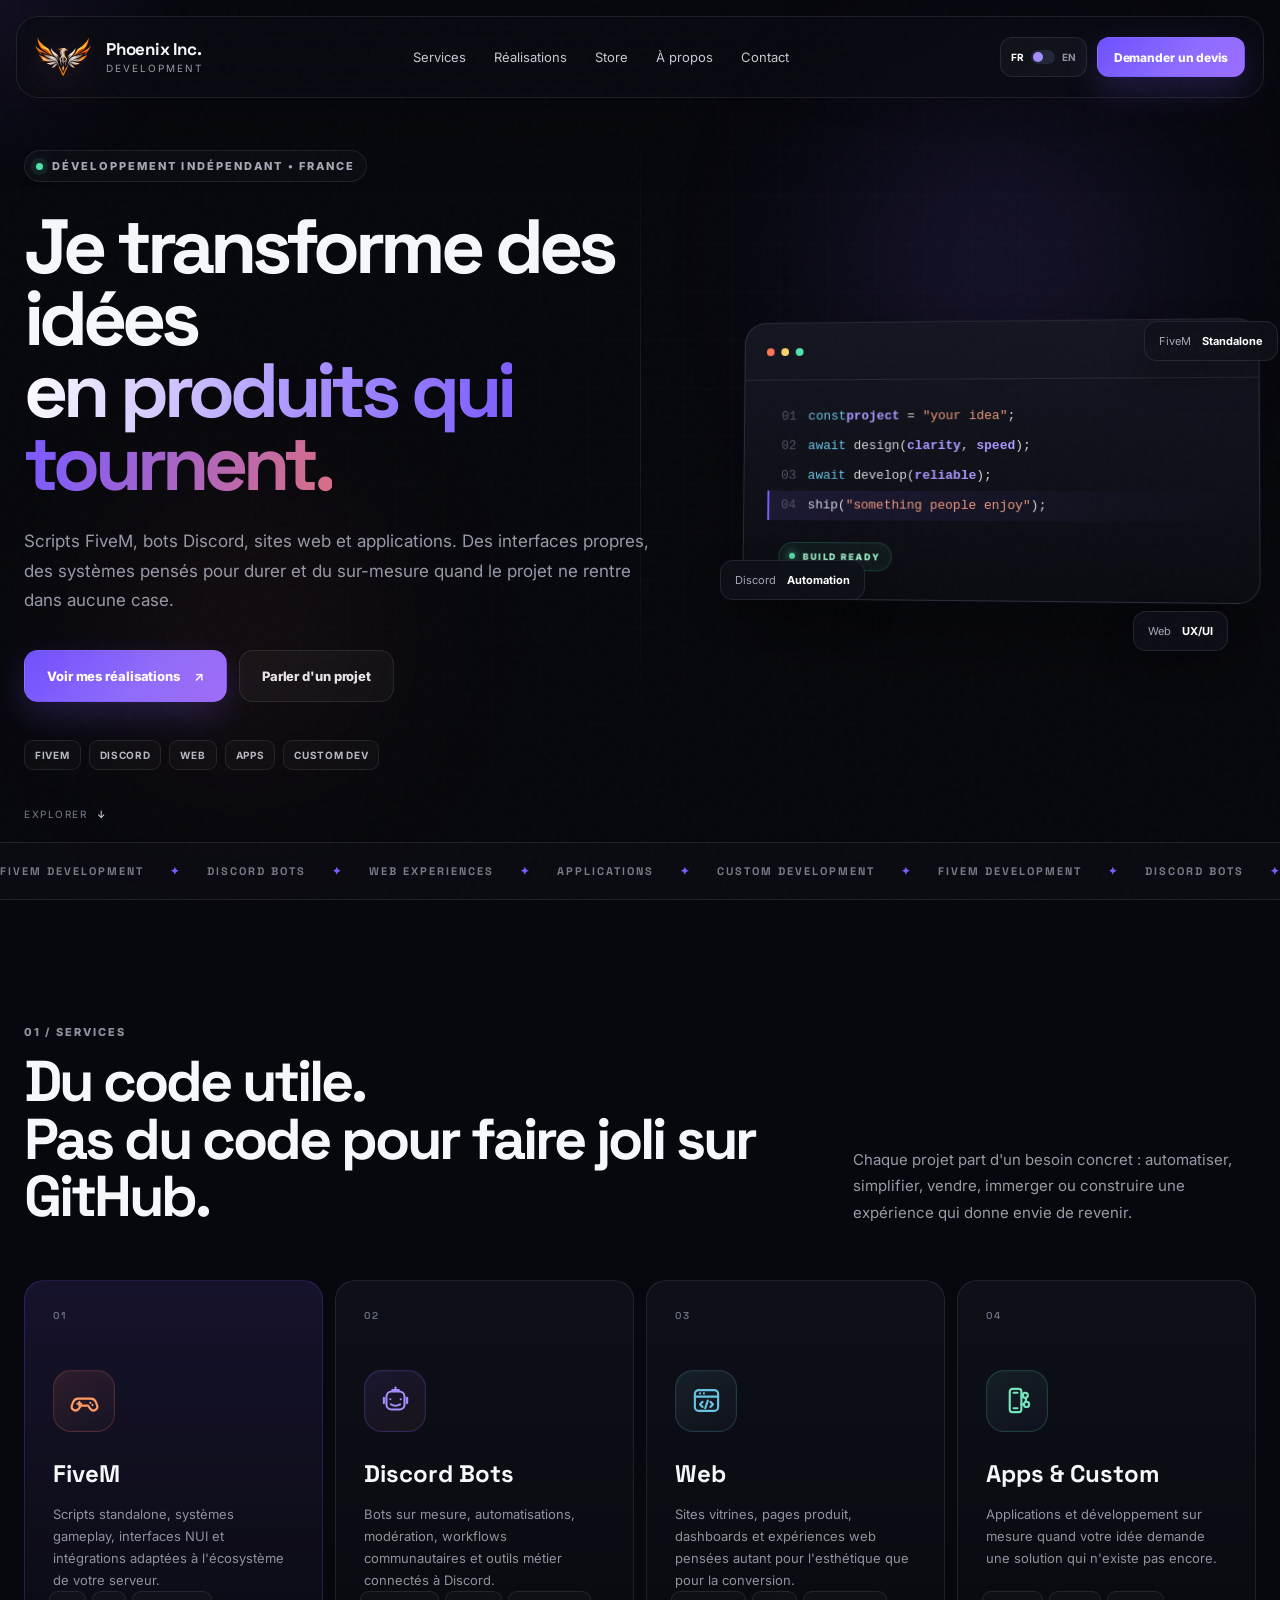
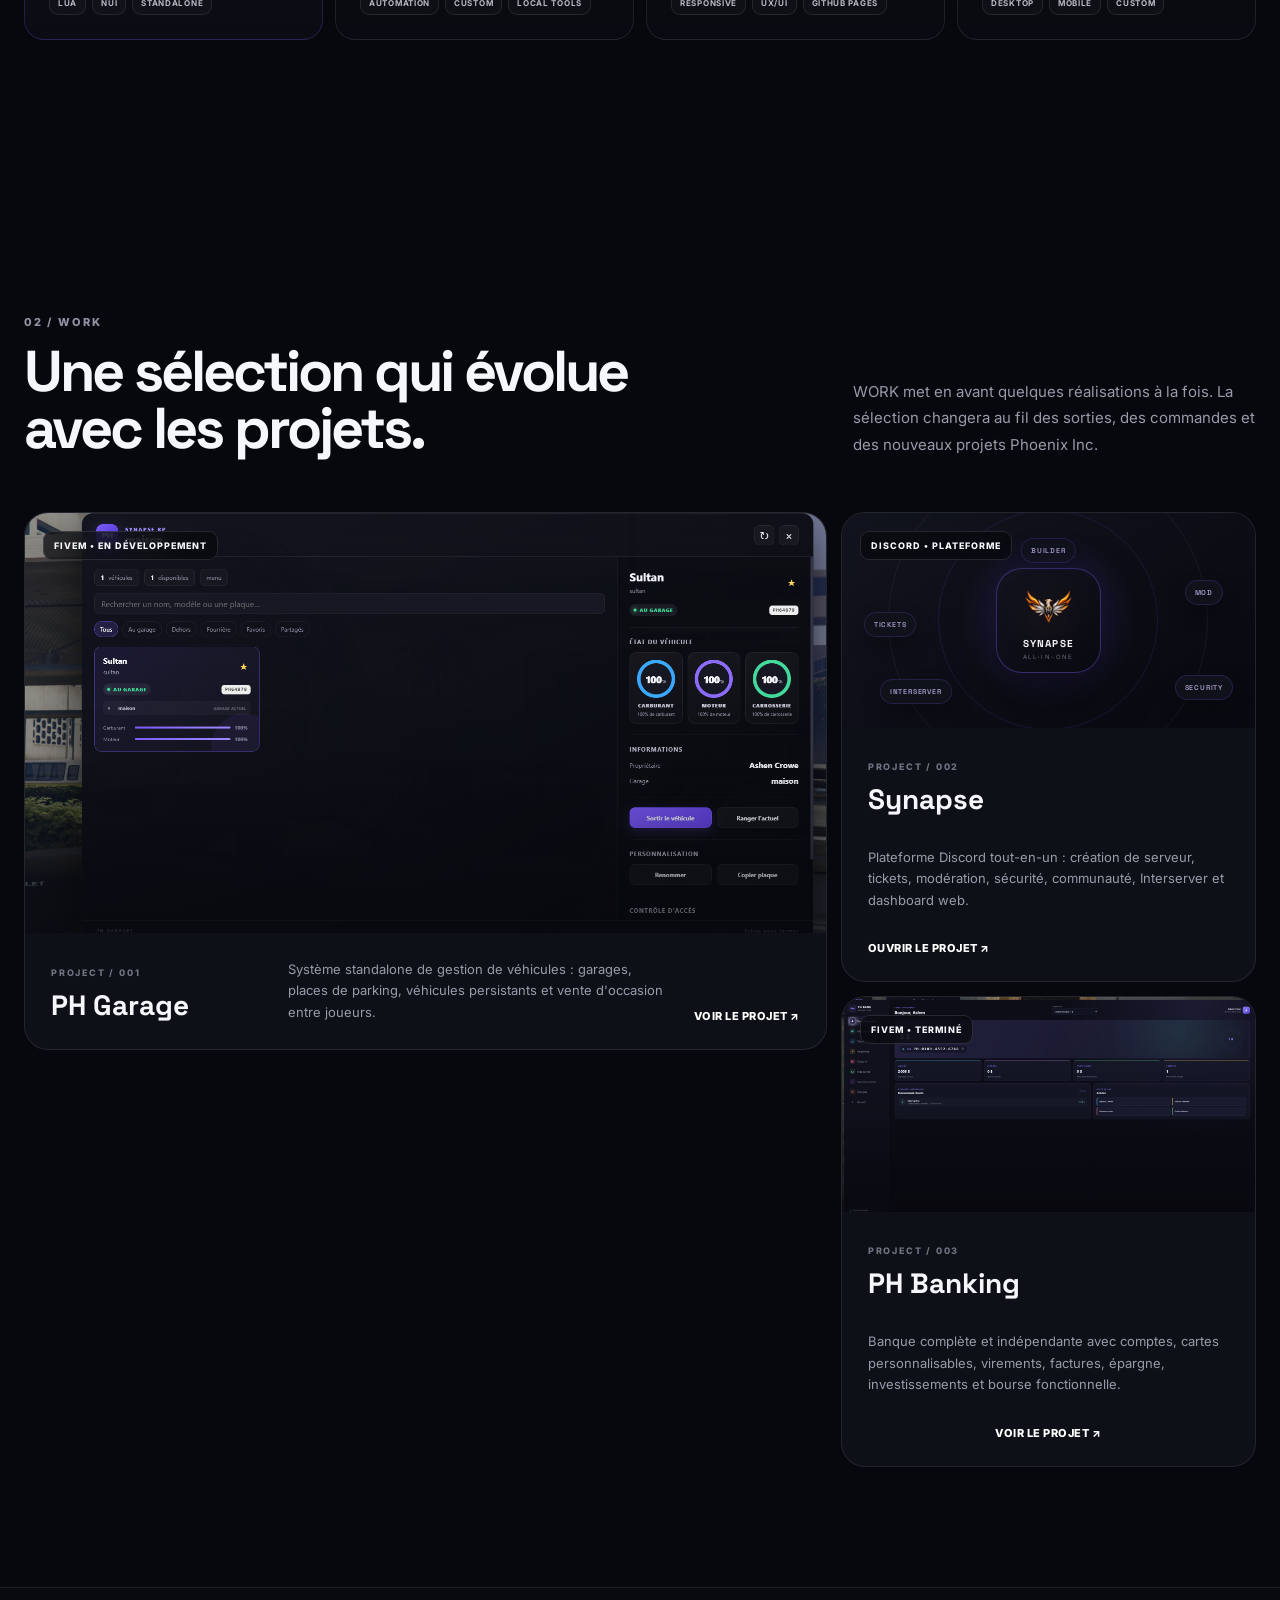
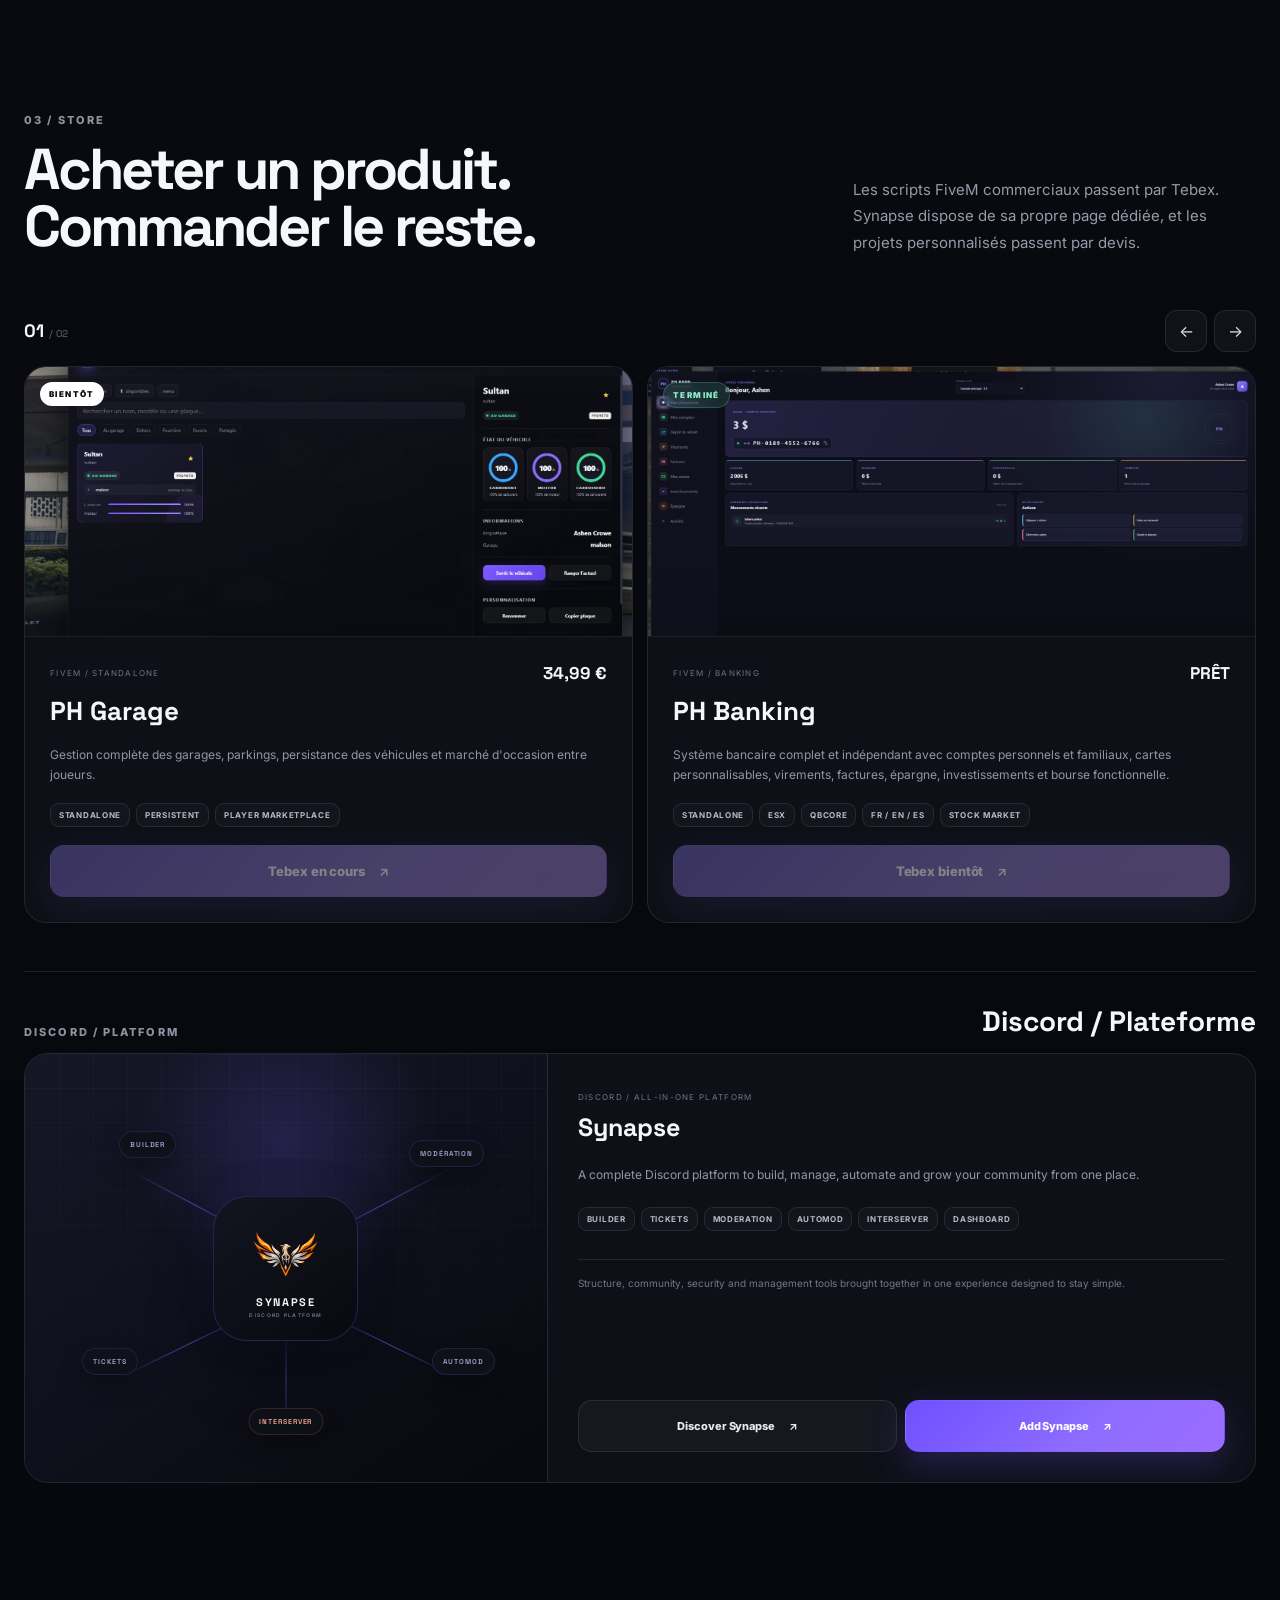
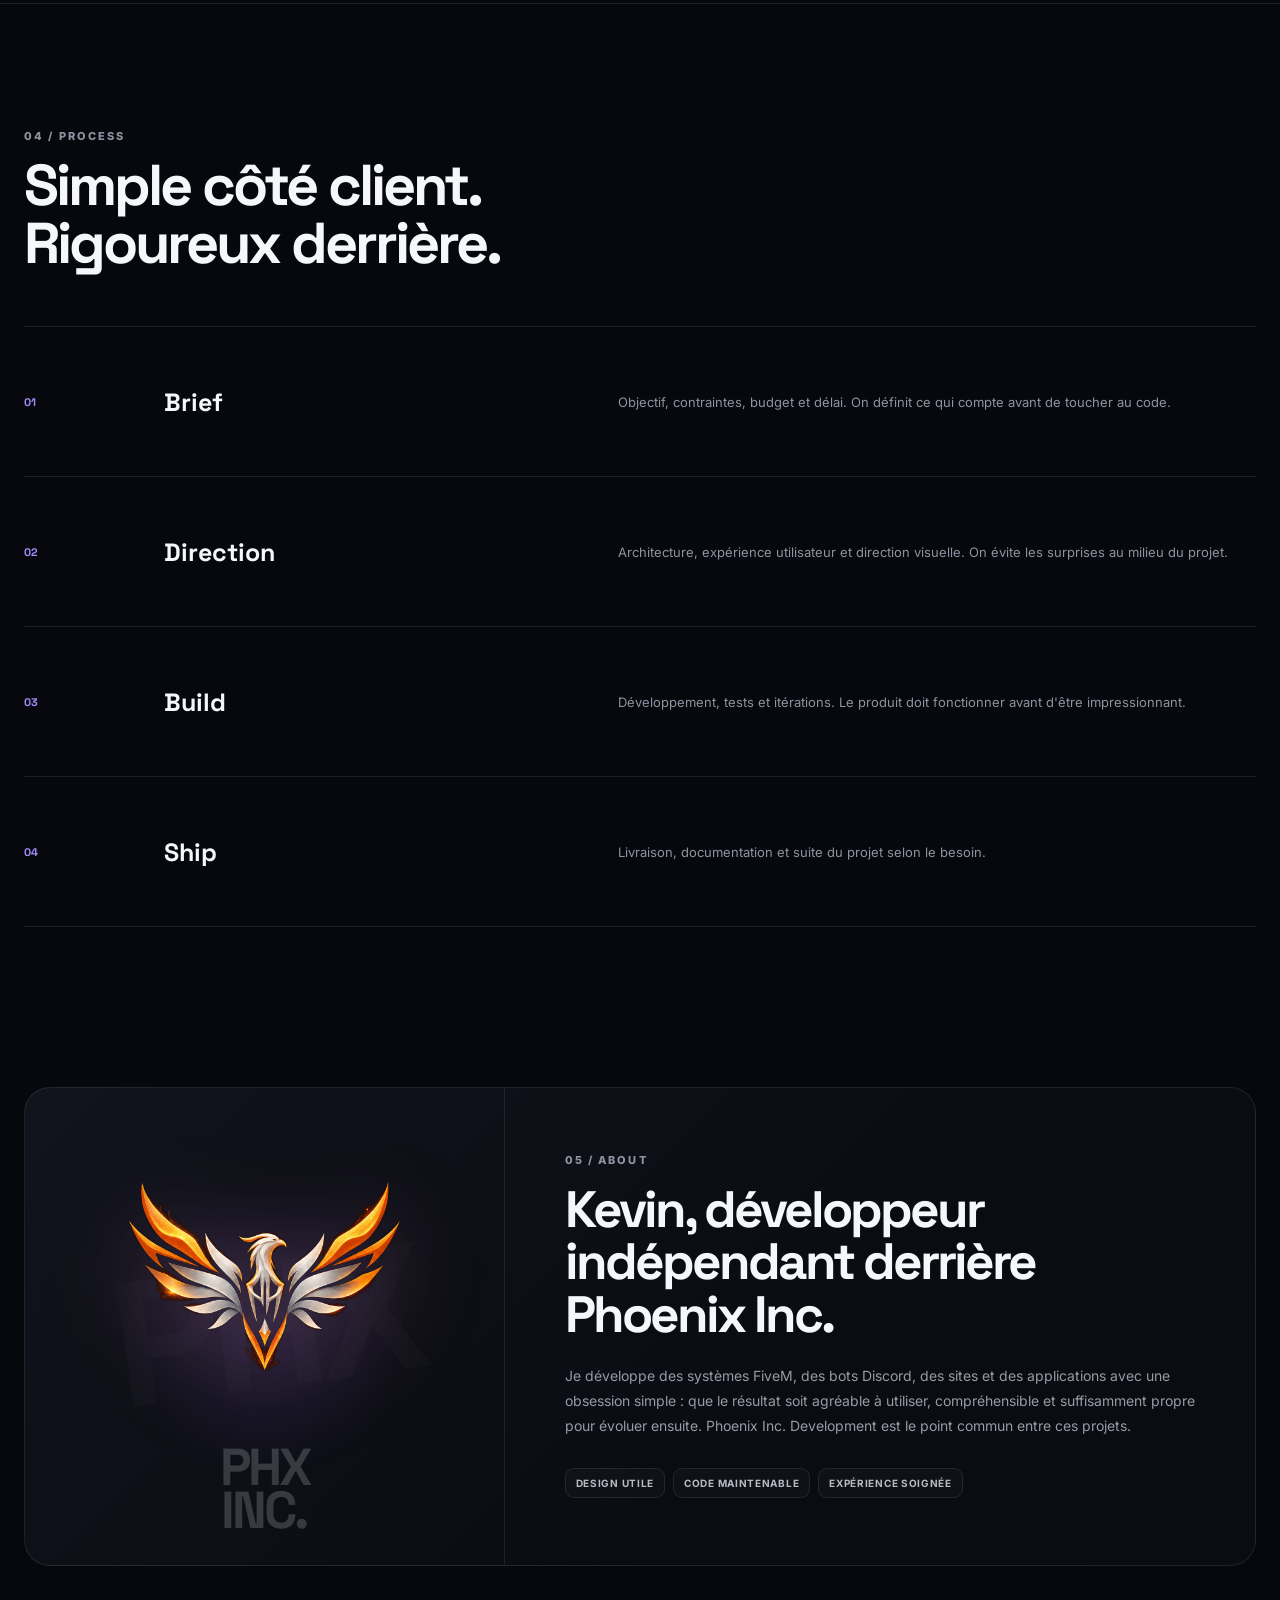
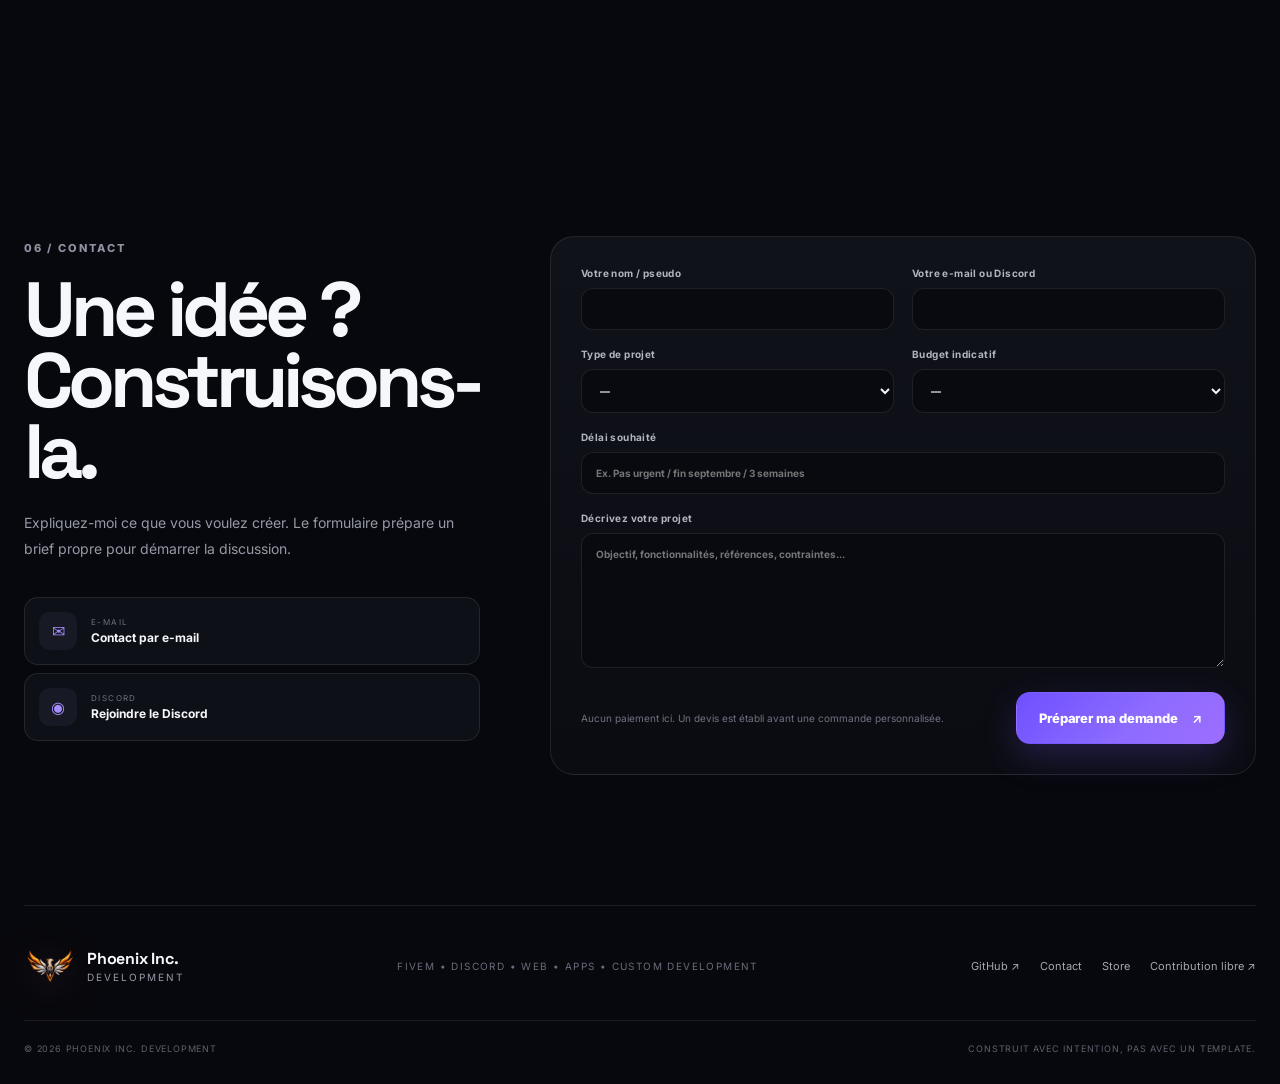
==== index.html @ c50a385c "Add files via upload" ====
<!DOCTYPE html><html lang="fr"><head><meta charset="UTF-8" /><meta name="viewport" content="width=device-width, initial-scale=1.0" /><meta name="theme-color" content="#07080d" /><link rel="icon" href="./assets/favicon.ico" sizes="any" /><link rel="icon" href="./assets/favicon.svg" type="image/svg+xml" /><link rel="icon" href="./assets/favicon-32.png" sizes="32x32" type="image/png" /><link rel="icon" href="./assets/favicon-16.png" sizes="16x16" type="image/png" /><link rel="apple-touch-icon" href="./assets/apple-touch-icon.png" /><link rel="manifest" href="./assets/site.webmanifest" /><meta name="description" content="Phoenix Inc. Development — scripts FiveM, bots Discord, sites web, applications et développement sur mesure." /><title>Phoenix Inc. Development</title><link rel="preconnect" href="https://fonts.googleapis.com" /><link rel="preconnect" href="https://fonts.gstatic.com" crossorigin /><link href="https://fonts.googleapis.com/css2?family=Inter:wght@400;500;600;700;800;900&family=Space+Grotesk:wght@500;600;700&display=swap" rel="stylesheet" /><link rel="stylesheet" href="styles.css" /></head><body><div class="noise" aria-hidden="true"></div><div class="cursor-glow" aria-hidden="true"></div><header class="site-header" id="top"><a class="brand" href="#top" aria-label="Phoenix Inc. Development"><img src="./assets/logo-phoenix-ph.png" alt="" width="46" height="46" /><span class="brand-copy"><b>Phoenix Inc.</b><small>Development</small></span></a><nav class="nav" aria-label="Navigation principale"><a href="#services" data-i18n="nav.services">Services</a><a href="#work" data-i18n="nav.work">Réalisations</a><a href="#store" data-i18n="nav.store">Store</a><a href="#about" data-i18n="nav.about">À propos</a><a href="#contact" data-i18n="nav.contact">Contact</a></nav><div class="header-actions"><button class="lang-switch" type="button" data-lang-toggle aria-label="Switch language"><span>FR</span><i></i><span>EN</span></button><a class="button button-small button-primary" href="#contact" data-i18n="nav.quote">Demander un devis</a><button class="menu-toggle" aria-label="Menu" aria-expanded="false"><span></span><span></span></button></div></header><main><section class="hero section-shell"><div class="hero-orb orb-a"></div><div class="hero-orb orb-b"></div><div class="hero-grid" aria-hidden="true"></div><div class="hero-copy reveal"><div class="eyebrow"><span class="status-dot"></span><span data-i18n="hero.eyebrow">Développement indépendant • France</span></div><h1><span data-i18n="hero.line1">Je transforme des idées</span><br><span class="gradient-text" data-i18n="hero.line2">en produits qui tournent.</span></h1><p data-i18n="hero.copy">Scripts FiveM, bots Discord, sites web et applications. Des interfaces propres, des systèmes pensés pour durer et du sur-mesure quand le projet ne rentre dans aucune case.</p><div class="hero-actions"><a class="button button-primary" href="#work"><span data-i18n="hero.ctaWork">Voir mes réalisations</span><b>↗</b></a><a class="button button-ghost" href="#contact" data-i18n="hero.ctaQuote">Parler d'un projet</a></div><div class="hero-tags" aria-label="Compétences principales"><span>FiveM</span><span>Discord</span><span>Web</span><span>Apps</span><span>Custom Dev</span></div></div><div class="hero-visual reveal" data-delay="120"><div class="code-window floating-card"><div class="window-top"><span></span><span></span><span></span><b>phoenix.build()</b></div><div class="terminal-line"><i>01</i><span class="terminal-muted">const</span><strong>project</strong> = <em>"your idea"</em>;</div><div class="terminal-line"><i>02</i><span class="terminal-muted">await</span> design(<strong>clarity</strong>, <strong>speed</strong>);</div><div class="terminal-line"><i>03</i><span class="terminal-muted">await</span> develop(<strong>reliable</strong>);</div><div class="terminal-line active"><i>04</i>ship(<em>"something people enjoy"</em>);</div><div class="build-pill"><span></span> BUILD READY</div></div><div class="skill-chip chip-one">FiveM <b>Standalone</b></div><div class="skill-chip chip-two">Discord <b>Automation</b></div><div class="skill-chip chip-three">Web <b>UX/UI</b></div></div><a href="#services" class="scroll-hint"><span data-i18n="hero.scroll">Explorer</span><i>↓</i></a></section><section class="marquee" aria-label="Services"><div class="marquee-track"><span>FIVEM DEVELOPMENT</span><i>✦</i><span>DISCORD BOTS</span><i>✦</i><span>WEB EXPERIENCES</span><i>✦</i><span>APPLICATIONS</span><i>✦</i><span>CUSTOM DEVELOPMENT</span><i>✦</i><span>FIVEM DEVELOPMENT</span><i>✦</i><span>DISCORD BOTS</span><i>✦</i><span>WEB EXPERIENCES</span><i>✦</i><span>APPLICATIONS</span><i>✦</i><span>CUSTOM DEVELOPMENT</span><i>✦</i></div></section><section class="section section-shell" id="services"><div class="section-heading reveal"><div><span class="kicker">01 / SERVICES</span><h2 data-i18n="services.title">Du code utile.<br>Pas du code pour faire joli sur GitHub.</h2></div><p data-i18n="services.copy">Chaque projet part d'un besoin concret : automatiser, simplifier, vendre, immerger ou construire une expérience qui donne envie de revenir.</p></div><div class="services-grid"><article class="service-card reveal featured-service service-fivem"><div class="service-index">01</div><div class="service-icon" aria-hidden="true"><svg viewBox="0 0 24 24"><path d="M7 10.5h10a4 4 0 0 1 3.7 2.5l1.1 2.8a3 3 0 0 1-5.2 2.8L14.8 16h-5.6l-1.8 2.6a3 3 0 0 1-5.2-2.8L3.3 13A4 4 0 0 1 7 10.5Z"/><path d="M8 13v3M6.5 14.5h3M16.5 13.8h.01M18.2 15.4h.01"/></svg></div><h3>FiveM</h3><p data-i18n="services.fivem">Scripts standalone, systèmes gameplay, interfaces NUI et intégrations adaptées à l'écosystème de votre serveur.</p><div class="service-meta"><span>Lua</span><span>NUI</span><span>Standalone</span></div></article><article class="service-card reveal service-discord" data-delay="80"><div class="service-index">02</div><div class="service-icon" aria-hidden="true"><svg viewBox="0 0 24 24"><path d="M12 4V2M9.5 4h5"/><rect x="5" y="5" width="14" height="14" rx="4"/><path d="M8 11h.01M16 11h.01M8.5 15c2.2 1.3 4.8 1.3 7 0M3 10v4M21 10v4"/></svg></div><h3>Discord Bots</h3><p data-i18n="services.discord">Bots sur mesure, automatisations, modération, workflows communautaires et outils métier connectés à Discord.</p><div class="service-meta"><span>Automation</span><span>Custom</span><span>Local Tools</span></div></article><article class="service-card reveal service-web" data-delay="160"><div class="service-index">03</div><div class="service-icon" aria-hidden="true"><svg viewBox="0 0 24 24"><rect x="3" y="4" width="18" height="16" rx="3"/><path d="M3 9h18M7 6.5h.01M10 6.5h.01M9 13l-2 2 2 2M15 13l2 2-2 2M13 12l-2 6"/></svg></div><h3>Web</h3><p data-i18n="services.web">Sites vitrines, pages produit, dashboards et expériences web pensées autant pour l'esthétique que pour la conversion.</p><div class="service-meta"><span>Responsive</span><span>UX/UI</span><span>GitHub Pages</span></div></article><article class="service-card reveal service-custom" data-delay="240"><div class="service-index">04</div><div class="service-icon" aria-hidden="true"><svg viewBox="0 0 24 24"><rect x="6" y="3" width="9" height="18" rx="2"/><path d="M9 6h3M9 18h3"/><circle cx="18" cy="8" r="2"/><circle cx="19" cy="15" r="2"/><path d="M15 9l1.4-.5M15 15l2-.1M18.5 10v3"/></svg></div><h3>Apps & Custom</h3><p data-i18n="services.custom">Applications et développement sur mesure quand votre idée demande une solution qui n'existe pas encore.</p><div class="service-meta"><span>Desktop</span><span>Mobile</span><span>Custom</span></div></article></div></section><section class="section section-shell work-section" id="work"><div class="section-heading reveal"><div><span class="kicker">02 / WORK</span><h2 data-i18n="work.title">Une sélection qui évolue<br>avec les projets.</h2></div><p data-i18n="work.copy">WORK met en avant quelques réalisations à la fois. La sélection changera au fil des sorties, des commandes et des nouveaux projets Phoenix Inc.</p></div><div class="project-grid"><article class="project-card project-wide reveal" data-project="garage"><div class="project-media"><img src="assets/ph-garage-ui.png" alt="Interface de PH Garage" loading="lazy"><div class="media-vignette"></div><div class="project-badge" data-i18n="work.garageBadge">FiveM • En développement</div></div><div class="project-info"><div><span class="project-number">PROJECT / 001</span><h3>PH Garage</h3></div><p data-i18n="work.garage">Système standalone de gestion de véhicules : garages, places de parking, véhicules persistants et vente d'occasion entre joueurs.</p><button class="text-link" type="button" data-open-project="garage"><span data-i18n="work.details">Voir le projet</span> ↗</button></div></article><div class="project-side-stack"><article class="project-card reveal" data-delay="100" data-project="synapsebot"><div class="project-media bot-media synapse-media"><div class="synapse-suite-visual" aria-hidden="true"><div class="suite-core"><img src="./assets/logo-phoenix-ph.png" alt="" /><span>SYNAPSE</span><small>ALL-IN-ONE</small></div><span class="suite-module m1">BUILDER</span><span class="suite-module m2">TICKETS</span><span class="suite-module m3">MOD</span><span class="suite-module m4">SECURITY</span><span class="suite-module m5">INTERSERVER</span><i class="suite-ring r1"></i><i class="suite-ring r2"></i></div><div class="project-badge">Discord • Plateforme</div></div><div class="project-info stacked"><div><span class="project-number">PROJECT / 002</span><h3>Synapse</h3></div><p data-i18n="work.bot">Plateforme Discord tout-en-un : création de serveur, tickets, modération, sécurité, communauté, Interserver et dashboard web.</p><a class="text-link" href="synapse-bot.html"><span data-i18n="work.open">Ouvrir le projet</span> ↗</a></div></article><article class="project-card reveal" data-delay="160" data-project="banking"><div class="project-media banking-project-media"><img src="assets/ph-banking-ui.png" alt="Interface de PH Banking" loading="lazy"><div class="media-vignette"></div><div class="project-badge" data-i18n="work.completedBadge">FiveM • Terminé</div></div><div class="project-info stacked"><div><span class="project-number">PROJECT / 003</span><h3>PH Banking</h3></div><p data-i18n="work.banking">Banque complète et indépendante avec comptes, cartes personnalisables, virements, factures, épargne, investissements et bourse fonctionnelle.</p><button class="text-link" type="button" data-open-project="banking"><span data-i18n="work.details">Voir le projet</span> ↗</button></div></article></div></div></section><section class="section store-section" id="store"><div class="section-shell"><div class="section-heading reveal"><div><span class="kicker">03 / STORE</span><h2 data-i18n="store.title">Acheter un produit.<br>Commander le reste.</h2></div><p data-i18n="store.copy">Les scripts FiveM commerciaux passent par Tebex. Synapse dispose de sa propre page dédiée, et les projets personnalisés passent par devis.</p></div><div class="script-carousel reveal" data-script-carousel><div class="carousel-toolbar"><div class="carousel-count"><strong>01</strong><span>/ 02</span></div><div class="carousel-controls"><button type="button" data-carousel-prev aria-label="Previous scripts">←</button><button type="button" data-carousel-next aria-label="Next scripts">→</button></div></div><div class="script-track two-products" data-carousel-track><article class="script-product script-product-featured"><div class="script-visual script-garage"><img src="assets/ph-garage-ui.png" alt="PH Garage" loading="lazy"><span class="script-state" data-i18n="store.soon">BIENTÔT</span></div><div class="script-copy"><div class="script-top"><small>FIVEM / STANDALONE</small><strong data-price>34,99 €</strong></div><h3>PH Garage</h3><p data-i18n="store.garageCopy">Gestion complète des garages, parkings, persistance des véhicules et marché d'occasion entre joueurs.</p><div class="product-tags"><span>Standalone</span><span>Persistent</span><span>Player Marketplace</span></div><a class="button button-primary config-button" data-config-link="tebexUrl" data-empty-label-fr="Tebex en cours" data-empty-label-en="Tebex coming soon"><span data-i18n="store.buy">Acheter sur Tebex</span><b>↗</b></a></div></article><article class="script-product script-product-featured"><div class="script-visual banking-shot"><img src="assets/ph-banking-ui.png" alt="PH Banking" loading="lazy"><span class="script-state completed" data-i18n="store.completed">TERMINÉ</span></div><div class="script-copy"><div class="script-top"><small>FIVEM / BANKING</small><strong data-i18n="store.ready">PRÊT</strong></div><h3>PH Banking</h3><p data-i18n="store.bankCopy">Système bancaire complet et indépendant avec comptes personnels et familiaux, cartes personnalisables, virements, factures, épargne, investissements et bourse fonctionnelle.</p><div class="product-tags"><span>Standalone</span><span>ESX</span><span>QBCore</span><span>FR / EN / ES</span><span>Stock Market</span></div><a class="button button-primary config-button" data-config-link="phBankingTebexUrl" data-empty-label-fr="Tebex bientôt" data-empty-label-en="Tebex coming soon"><span data-i18n="store.buy">Acheter sur Tebex</span><b>↗</b></a></div></article></div></div><div class="store-subhead reveal"><span class="kicker">DISCORD / PLATFORM</span><h3 data-i18n="store.discordTitle">Discord / Plateforme</h3></div><div class="discord-products-grid synapse-only-grid"><article class="store-product synapse-suite-product reveal"><div class="synapse-suite-art syn-home-network" aria-hidden="true"><div class="home-network-line line-a"></div><div class="home-network-line line-b"></div><div class="home-network-line line-c"></div><div class="home-network-line line-d"></div><div class="home-network-line line-e"></div><div class="home-network-core"><img src="./assets/logo-phoenix-ph.png" alt="" /><b>SYNAPSE</b><small>DISCORD PLATFORM</small></div><span class="home-network-node hn-builder">BUILDER</span><span class="home-network-node hn-tickets">TICKETS</span><span class="home-network-node hn-mod">MODÉRATION</span><span class="home-network-node hn-auto">AUTOMOD</span><span class="home-network-node hn-inter">INTERSERVER</span></div><div class="store-copy"><div class="store-head"><div><small>DISCORD / ALL-IN-ONE PLATFORM</small><h3>Synapse</h3></div></div><p data-i18n="store.synapseCopy">Une plateforme Discord complète pour créer, gérer, automatiser et faire évoluer votre communauté depuis un seul endroit.</p><div class="product-tags"><span>Builder</span><span>Tickets</span><span>Moderation</span><span>AutoMod</span><span>Interserver</span><span>Dashboard</span></div><p class="store-microcopy" data-i18n="store.synapseMicro">Structure, communauté, sécurité et outils de gestion réunis dans une expérience unique, pensée pour rester simple à utiliser.</p><div class="store-actions"><a class="button button-ghost" href="synapse-bot.html"><span data-i18n="store.synapseDiscover">Découvrir Synapse</span><b>↗</b></a><a class="button button-primary config-button" data-config-link="synapseInviteUrl"><span data-i18n="store.synapseAdd">Ajouter Synapse</span><b>↗</b></a></div></div></article></div></div></section><section class="section section-shell process-section"><div class="section-heading reveal"><div><span class="kicker">04 / PROCESS</span><h2 data-i18n="process.title">Simple côté client.<br>Rigoureux derrière.</h2></div></div><div class="process-list"><div class="process-item reveal"><span>01</span><h3 data-i18n="process.p1t">Brief</h3><p data-i18n="process.p1c">Objectif, contraintes, budget et délai. On définit ce qui compte avant de toucher au code.</p></div><div class="process-item reveal" data-delay="60"><span>02</span><h3 data-i18n="process.p2t">Direction</h3><p data-i18n="process.p2c">Architecture, expérience utilisateur et direction visuelle. On évite les surprises au milieu du projet.</p></div><div class="process-item reveal" data-delay="120"><span>03</span><h3 data-i18n="process.p3t">Build</h3><p data-i18n="process.p3c">Développement, tests et itérations. Le produit doit fonctionner avant d'être impressionnant.</p></div><div class="process-item reveal" data-delay="180"><span>04</span><h3 data-i18n="process.p4t">Ship</h3><p data-i18n="process.p4c">Livraison, documentation et suite du projet selon le besoin.</p></div></div></section><section class="section section-shell about-section" id="about"><div class="about-card reveal"><div class="about-mark"><img src="./assets/logo-phoenix-ph.png" alt="" /><span>PHX<br>INC.</span></div><div class="about-content"><span class="kicker">05 / ABOUT</span><h2 data-i18n="about.title">Kevin, développeur indépendant derrière Phoenix Inc.</h2><p data-i18n="about.copy">Je développe des systèmes FiveM, des bots Discord, des sites et des applications avec une obsession simple : que le résultat soit agréable à utiliser, compréhensible et suffisamment propre pour évoluer ensuite. Phoenix Inc. Development est le point commun entre ces projets.</p><div class="about-values"><span data-i18n="about.v1">Design utile</span><span data-i18n="about.v2">Code maintenable</span><span data-i18n="about.v3">Expérience soignée</span></div></div></div></section><section class="section section-shell contact-section" id="contact"><div class="contact-intro reveal"><span class="kicker">06 / CONTACT</span><h2 data-i18n="contact.title">Une idée ?<br><span class="gradient-text">Construisons-la.</span></h2><p data-i18n="contact.copy">Expliquez-moi ce que vous voulez créer. Le formulaire prépare un brief propre pour démarrer la discussion.</p><div class="contact-methods"><a class="contact-method config-button" data-config-link="contactEmail" data-link-type="email"><span>✉</span><div><small>E-MAIL</small><b data-i18n="contact.email">Contact par e-mail</b></div></a><a class="contact-method config-button" data-config-link="discordUrl" target="_blank" rel="noopener"><span>◉</span><div><small>DISCORD</small><b data-i18n="contact.discord">Rejoindre le Discord</b></div></a></div></div><form class="quote-form reveal" id="quoteForm" novalidate><div class="form-grid"><label><span data-i18n="form.name">Votre nom / pseudo</span><input type="text" name="name" required autocomplete="name" /></label><label><span data-i18n="form.contact">Votre e-mail ou Discord</span><input type="text" name="contact" required /></label><label><span data-i18n="form.type">Type de projet</span><select name="type" required><option value="">—</option><option>FiveM Script</option><option>Discord Bot</option><option>Website</option><option>Application</option><option>Custom Development</option></select></label><label><span data-i18n="form.budget">Budget indicatif</span><select name="budget"><option value="">—</option><option>&lt; 150 €</option><option>150 — 400 €</option><option>400 — 1 000 €</option><option>1 000 € +</option><option data-i18n="form.discuss">À discuter</option></select></label><label class="full"><span data-i18n="form.deadline">Délai souhaité</span><input type="text" name="deadline" data-i18n-placeholder="form.deadlinePlaceholder" placeholder="Ex. Pas urgent / fin septembre / 3 semaines" /></label><label class="full"><span data-i18n="form.message">Décrivez votre projet</span><textarea name="message" rows="6" required data-i18n-placeholder="form.messagePlaceholder" placeholder="Objectif, fonctionnalités, références, contraintes..."></textarea></label></div><div class="form-bottom"><p data-i18n="form.note">Aucun paiement ici. Un devis est établi avant une commande personnalisée.</p><button class="button button-primary" type="submit"><span data-i18n="form.send">Préparer ma demande</span><b>↗</b></button></div></form></section></main><footer class="footer section-shell"><div class="footer-main"><a class="brand" href="#top"><img src="./assets/logo-phoenix-ph.png" alt="" width="46" height="46"><span class="brand-copy"><b>Phoenix Inc.</b><small>Development</small></span></a><p data-i18n="footer.tagline">FiveM • Discord • Web • Apps • Custom Development</p><div class="footer-links"><a data-config-link="githubUrl" target="_blank" rel="noopener">GitHub ↗</a><a href="#contact">Contact</a><a href="#store">Store</a><a class="config-button" data-config-link="synapseSupportUrl" data-empty-label-fr="Soutien bientôt disponible" data-empty-label-en="Support coming soon" target="_blank" rel="noopener"><span data-i18n="footer.support">Soutenir</span> ↗</a></div></div><div class="footer-bottom"><span>© <span id="year"></span> Phoenix Inc. Development</span><span data-i18n="footer.made">Built with intent, not templates.</span></div></footer><div class="project-modal" id="projectModal" data-project-modal="garage" aria-hidden="true" role="dialog" aria-modal="true" aria-labelledby="modalTitle"><button class="modal-backdrop" data-close-modal aria-label="Fermer"></button><div class="modal-panel"><button class="modal-close" data-close-modal aria-label="Fermer">×</button><div class="modal-media"><img src="assets/ph-garage-ui.png" alt="PH Garage UI" /></div><div class="modal-content"><span class="kicker">PROJECT / 001</span><h2 id="modalTitle">PH Garage</h2><p data-i18n="modal.garage">PH Garage est un système FiveM standalone centré sur la gestion des véhicules. Il permet de créer des garages, de définir des places de parking avec positionnement précis, de conserver les véhicules dans le monde et de mettre en place des zones de vente de véhicules d'occasion entre joueurs.</p><div class="modal-features"><span>Garage Creator</span><span>Parking Creator</span><span>Persistent Vehicles</span><span>Player Marketplace</span><span>Standalone</span></div><p class="modal-note" data-i18n="modal.note">La fiche complète accueillera les médias, compatibilités, documentation et lien Tebex une fois le produit finalisé.</p></div></div></div><div class="project-modal" data-project-modal="banking" aria-hidden="true" role="dialog" aria-modal="true" aria-labelledby="bankingModalTitle"><button class="modal-backdrop" data-close-modal aria-label="Fermer"></button><div class="modal-panel"><button class="modal-close" data-close-modal aria-label="Fermer">×</button><div class="modal-media banking-modal-media"><img src="assets/ph-banking-ui.png" alt="PH Banking UI" /></div><div class="modal-content"><span class="kicker">PROJECT / 003</span><h2 id="bankingModalTitle">PH Banking</h2><p data-i18n="modal.banking">PH Banking est un système bancaire complet conçu nativement en standalone. Il fonctionne automatiquement en Standalone, ESX et QBCore, et reste facilement adaptable à l’économie du serveur. Il intègre comptes personnels et familiaux, cartes personnalisables, virements, factures, épargne, investissements, historique d’activité et une bourse fonctionnelle.</p><div class="modal-features"><span>Standalone</span><span>ESX</span><span>QBCore</span><span>FR / EN / ES</span><span>Stock Market</span><span>Custom Cards</span></div><p class="modal-note" data-i18n="modal.bankingNote">Le produit est terminé. Le prix et le lien Tebex seront ajoutés dès que sa publication commerciale sera prête.</p></div></div></div><div class="toast" id="toast" role="status"></div><script src="config.js"></script><script src="app.js"></script></body></html>
---- styles.css ----
:root{--bg:#07080d;--surface:#0e1018;--surface-2:#131620;--surface-3:#171a25;--text:#f6f7fb;--muted:#979aa9;--line:rgba(255,255,255,.09);--violet:#7c5cff;--violet-2:#a58dff;--ember:#ff7657;--cyan:#55d7ff;--success:#55e3ad;--max:1240px;--radius:24px}*{box-sizing:border-box}html{scroll-behavior:smooth}body{margin:0;background:var(--bg);color:var(--text);font-family:Inter,Arial,sans-serif;overflow-x:hidden}a{color:inherit;text-decoration:none}button,input,select,textarea{font:inherit}button{color:inherit}.noise{position:fixed;inset:0;pointer-events:none;z-index:99;opacity:.027;background-image:url("data:image/svg+xml,%3Csvg viewBox='0 0 180 180' xmlns='http://www.w3.org/2000/svg'%3E%3Cfilter id='n'%3E%3CfeTurbulence type='fractalNoise' baseFrequency='.9' numOctaves='3' stitchTiles='stitch'/%3E%3C/filter%3E%3Crect width='100%25' height='100%25' filter='url(%23n)' opacity='.7'/%3E%3C/svg%3E")}.cursor-glow{position:fixed;width:420px;height:420px;border-radius:50%;background:radial-gradient(circle,rgba(124,92,255,.09),transparent 65%);pointer-events:none;z-index:-1;transform:translate(-50%,-50%);transition:opacity .3s}.section-shell{width:min(calc(100% - 48px),var(--max));margin-inline:auto}.site-header{height:82px;width:min(calc(100% - 32px),1320px);position:fixed;z-index:90;top:16px;left:50%;transform:translateX(-50%);display:flex;align-items:center;justify-content:space-between;padding:0 18px 0 14px;background:rgba(11,12,18,.72);border:1px solid var(--line);backdrop-filter:blur(22px);border-radius:22px;box-shadow:0 20px 70px rgba(0,0,0,.25)}.brand{display:flex;align-items:center;gap:11px}.brand img{width:46px;height:46px;object-fit:contain;filter:drop-shadow(0 8px 22px rgba(255,132,32,.20)) drop-shadow(0 5px 18px rgba(124,92,255,.12))}.brand-copy{display:flex;flex-direction:column;line-height:1.02}.brand-copy b{font:700 15px/1 Space Grotesk,sans-serif;letter-spacing:-.2px}.brand-copy small{font-size:10px;text-transform:uppercase;letter-spacing:2px;color:var(--muted);margin-top:5px}.nav{display:flex;gap:28px;font-size:13px;color:#c7c9d2}.nav a{position:relative;transition:.2s}.nav a:hover{color:#fff}.nav a:after{content:"";position:absolute;left:0;right:100%;bottom:-8px;height:1px;background:linear-gradient(90deg,var(--violet),var(--ember));transition:.25s}.nav a:hover:after{right:0}.header-actions{display:flex;align-items:center;gap:10px}.lang-switch{height:40px;border:1px solid var(--line);background:#10121a;border-radius:12px;display:flex;align-items:center;gap:7px;padding:0 10px;cursor:pointer;font-size:10px;font-weight:700;color:#8f92a0}.lang-switch i{width:24px;height:14px;border-radius:20px;background:#232636;position:relative}.lang-switch i:after{content:"";position:absolute;width:10px;height:10px;top:2px;left:2px;border-radius:50%;background:var(--violet-2);transition:.2s}.lang-switch.en i:after{left:12px;background:var(--ember)}.lang-switch span:first-child,.lang-switch.en span:last-child{color:#fff}.lang-switch.en span:first-child{color:#8f92a0}.button{display:inline-flex;align-items:center;justify-content:center;gap:14px;min-height:52px;padding:0 22px;border-radius:14px;border:1px solid transparent;font-weight:800;font-size:13px;letter-spacing:-.1px;cursor:pointer;transition:transform .2s,box-shadow .2s,border .2s,background .2s}.button:hover{transform:translateY(-2px)}.button-primary{color:#fff;background:linear-gradient(135deg,#6f50ff,#8d6cff 58%,#9c6dff);box-shadow:0 13px 34px rgba(124,92,255,.22)}.button-primary:hover{box-shadow:0 18px 42px rgba(124,92,255,.32)}.button-ghost{background:rgba(255,255,255,.035);border-color:var(--line);color:#e8e9ef}.button-small{min-height:40px;padding:0 16px;border-radius:12px;font-size:12px}.menu-toggle{display:none;background:none;border:0;width:40px;height:40px}.menu-toggle span{display:block;width:18px;height:1px;background:#fff;margin:5px auto}.hero{min-height:820px;padding-top:150px;padding-bottom:72px;display:grid;grid-template-columns:1.1fr .9fr;align-items:center;gap:80px;position:relative}.hero:before{content:"";position:absolute;left:50%;top:110px;width:1px;height:610px;background:linear-gradient(transparent,var(--line),transparent)}.hero-grid{position:absolute;inset:100px -300px 20px;background-image:linear-gradient(rgba(255,255,255,.028) 1px,transparent 1px),linear-gradient(90deg,rgba(255,255,255,.028) 1px,transparent 1px);background-size:48px 48px;mask-image:radial-gradient(circle at 55% 45%,#000 0%,transparent 66%);opacity:.7;pointer-events:none}.hero-orb{position:absolute;border-radius:50%;filter:blur(90px);pointer-events:none}.orb-a{width:320px;height:320px;background:rgba(124,92,255,.13);top:100px;right:8%}.orb-b{width:260px;height:260px;background:rgba(255,118,87,.07);bottom:80px;left:7%}.eyebrow,.kicker{font-size:11px;font-weight:800;letter-spacing:2.1px;text-transform:uppercase;color:#a9acb9}.eyebrow{display:inline-flex;align-items:center;gap:9px;padding:8px 11px;border:1px solid var(--line);border-radius:999px;background:rgba(255,255,255,.025);margin-bottom:28px}.status-dot{width:7px;height:7px;border-radius:50%;background:var(--success);box-shadow:0 0 0 5px rgba(85,227,173,.08),0 0 16px rgba(85,227,173,.5)}.hero h1,.section-heading h2,.contact-intro h2,.about-content h2{font-family:Space Grotesk,Inter,sans-serif}.hero h1{font-size:clamp(56px,6vw,90px);line-height:.94;letter-spacing:-5px;margin:0;max-width:790px}.gradient-text{background:linear-gradient(100deg,#fff 0%,#a58dff 38%,#7c5cff 62%,#ff7657 115%);-webkit-background-clip:text;background-clip:text;color:transparent}.hero-copy>p{font-size:17px;line-height:1.75;color:var(--muted);max-width:680px;margin:28px 0 0}.hero-actions{display:flex;gap:12px;margin-top:34px}.hero-tags{display:flex;flex-wrap:wrap;gap:8px;margin-top:38px}.hero-tags span,.product-tags span,.modal-features span,.about-values span,.service-meta span{font-size:10px;font-weight:700;letter-spacing:.7px;text-transform:uppercase;color:#b8bac4;border:1px solid var(--line);background:rgba(255,255,255,.025);border-radius:9px;padding:8px 10px}.hero-visual{position:relative;min-height:430px;display:grid;place-items:center}.floating-card{box-shadow:0 38px 90px rgba(0,0,0,.45),0 0 0 1px rgba(124,92,255,.05);transform:perspective(1200px) rotateY(-5deg) rotateX(2deg)}.code-window{width:min(100%,540px);padding:0 24px 28px;border-radius:22px;border:1px solid rgba(255,255,255,.11);background:linear-gradient(180deg,rgba(20,22,33,.95),rgba(10,11,17,.98));overflow:hidden}.window-top{height:58px;display:flex;align-items:center;gap:7px;border-bottom:1px solid var(--line);margin:0 -24px 22px;padding:0 22px}.window-top span{width:8px;height:8px;border-radius:50%;background:#383b48}.window-top span:first-child{background:#ff7657}.window-top span:nth-child(2){background:#ffd369}.window-top span:nth-child(3){background:#55e3ad}.window-top b{font:600 11px Space Grotesk,sans-serif;color:#858896;margin-left:auto;letter-spacing:.4px}.terminal-line{font:500 13px/2.3 "SFMono-Regular",Consolas,monospace;white-space:nowrap;color:#d1d3dc;border-left:2px solid transparent;padding-left:12px}.terminal-line i{font-style:normal;color:#4e5260;margin-right:12px}.terminal-line em{font-style:normal;color:#e9967c}.terminal-line strong{color:#ab97ff}.terminal-muted{color:#69c4e4}.terminal-line.active{background:linear-gradient(90deg,rgba(124,92,255,.12),transparent);border-left-color:var(--violet)}.build-pill{display:inline-flex;align-items:center;gap:8px;margin-top:22px;margin-left:12px;color:#9be8c6;border:1px solid rgba(85,227,173,.18);background:rgba(85,227,173,.06);font-size:9px;letter-spacing:1.5px;font-weight:900;border-radius:999px;padding:8px 10px}.build-pill span{width:6px;height:6px;background:var(--success);border-radius:50%;box-shadow:0 0 10px var(--success)}.skill-chip{position:absolute;padding:12px 14px;border:1px solid var(--line);background:rgba(14,16,24,.88);backdrop-filter:blur(12px);border-radius:13px;font-size:11px;color:#a5a8b5;box-shadow:0 15px 34px rgba(0,0,0,.26);animation:float 5s ease-in-out infinite}.skill-chip b{color:#fff;margin-left:8px}.chip-one{right:-22px;top:76px}.chip-two{left:-18px;bottom:75px;animation-delay:-1.5s}.chip-three{right:28px;bottom:24px;animation-delay:-3s}@keyframes float{50%{transform:translateY(-8px)}}.scroll-hint{position:absolute;bottom:22px;left:0;display:flex;align-items:center;gap:10px;font-size:10px;letter-spacing:1.5px;text-transform:uppercase;color:#777b8b}.scroll-hint i{font-style:normal;color:#fff}.marquee{border-block:1px solid var(--line);overflow:hidden;background:#0a0b11}.marquee-track{height:56px;display:flex;align-items:center;gap:26px;width:max-content;animation:marquee 26s linear infinite;font:700 11px Space Grotesk,sans-serif;letter-spacing:2px;color:#777b88}.marquee-track i{font-style:normal;color:var(--violet)}@keyframes marquee{to{transform:translateX(-50%)}}.section{padding:120px 0}.section-heading{display:grid;grid-template-columns:1.3fr .7fr;gap:80px;align-items:end;margin-bottom:54px}.section-heading h2{font-size:clamp(40px,4.5vw,64px);line-height:1;letter-spacing:-3px;margin:13px 0 0}.section-heading>p{color:var(--muted);line-height:1.75;font-size:15px;margin:0;max-width:470px}.kicker{color:#8f92a1}.services-grid{display:grid;grid-template-columns:repeat(4,1fr);gap:12px}.service-card{min-height:360px;padding:28px;border:1px solid var(--line);background:linear-gradient(180deg,var(--surface),rgba(11,12,18,.76));border-radius:20px;position:relative;overflow:hidden;transition:.3s}.service-card:before{content:"";position:absolute;inset:0;background:radial-gradient(circle at 50% 0,rgba(124,92,255,.12),transparent 38%);opacity:0;transition:.3s}.service-card:hover{transform:translateY(-6px);border-color:rgba(124,92,255,.26)}.service-card:hover:before{opacity:1}.featured-service{background:linear-gradient(180deg,rgba(124,92,255,.13),rgba(12,13,20,.85));border-color:rgba(124,92,255,.22)}.service-index{font:600 10px Space Grotesk;color:#6e7180;letter-spacing:1.5px}.service-icon{width:54px;height:54px;border-radius:16px;display:grid;place-items:center;background:#161823;border:1px solid var(--line);font-size:23px;margin:54px 0 28px;color:var(--violet-2)}.service-card h3{font:700 24px Space Grotesk;margin:0 0 14px}.service-card p{font-size:13px;line-height:1.7;color:#8f92a0;margin:0;position:relative}.service-meta{position:absolute;bottom:24px;left:24px;right:24px;display:flex;gap:6px;flex-wrap:wrap}.service-meta span{font-size:8px;padding:6px 8px}.work-section{padding-top:150px}.project-grid{display:grid;grid-template-columns:1.45fr .75fr;gap:14px;align-items:start}.project-card{border:1px solid var(--line);background:var(--surface);border-radius:24px;overflow:hidden;transition:.3s}.project-wide{align-self:start}.project-card:hover{transform:translateY(-4px);border-color:rgba(124,92,255,.23)}.project-media{height:330px;position:relative;overflow:hidden;background:#090a10}.project-wide .project-media{height:420px}.project-media img{width:100%;height:100%;object-fit:cover;object-position:center;display:block;transition:transform .55s}.project-card:hover .project-media img{transform:scale(1.025)}.media-vignette{position:absolute;inset:0;background:linear-gradient(180deg,transparent 55%,rgba(7,8,13,.58))}.project-badge{position:absolute;top:18px;left:18px;padding:8px 10px;border:1px solid rgba(255,255,255,.12);background:rgba(8,9,14,.7);backdrop-filter:blur(12px);border-radius:9px;font-size:9px;font-weight:800;letter-spacing:1px;text-transform:uppercase}.project-info{display:grid;grid-template-columns:.55fr 1fr auto;align-items:end;gap:30px;padding:26px}.project-info.stacked{grid-template-columns:1fr;align-items:start}.project-number{font-size:9px;color:#6f7281;letter-spacing:1.8px;font-weight:800}.project-info h3{font:700 28px Space Grotesk;margin:7px 0 0}.project-info p{font-size:13px;line-height:1.65;color:#989ba8;margin:0}.text-link{appearance:none;border:0;background:none;padding:0;color:#fff;font-size:11px;font-weight:800;letter-spacing:.5px;text-transform:uppercase;cursor:pointer;white-space:nowrap}.text-link:hover{color:var(--violet-2)}.bot-media{display:grid;place-items:center;background:radial-gradient(circle at 60% 30%,rgba(124,92,255,.22),transparent 36%),linear-gradient(135deg,#11131d,#08090e)}.bot-demo{width:76%;height:65%;border:1px solid rgba(255,255,255,.1);background:#10121b;border-radius:18px;display:grid;grid-template-columns:58px 1fr;overflow:hidden;transform:rotate(-2deg);box-shadow:0 30px 60px rgba(0,0,0,.4)}.bot-sidebar{border-right:1px solid var(--line);display:flex;flex-direction:column;align-items:center;gap:12px;padding-top:18px}.bot-sidebar span{width:25px;height:25px;border-radius:9px;background:#242638}.bot-sidebar span:first-child{background:linear-gradient(135deg,var(--violet),#9d78ff)}.bot-panel{padding:24px;display:flex;flex-direction:column}.bot-panel b{font:700 18px Space Grotesk}.bot-panel small{color:#6f7280;font-size:9px;margin-top:4px}.bot-command{margin-top:28px;background:#181b27;padding:11px;border-radius:9px;color:#b8a9ff;font:600 11px monospace}.bot-command i{float:right;color:var(--success);font-style:normal}.bot-lines{margin-top:18px;display:grid;gap:8px}.bot-lines span{height:6px;border-radius:8px;background:#242735}.bot-lines span:nth-child(2){width:78%}.bot-lines span:nth-child(3){width:52%}.store-section{background:linear-gradient(180deg,#090a10,#07080d);border-block:1px solid var(--line)}.store-grid{display:grid;grid-template-columns:1fr 1fr;gap:14px}.store-product{display:grid;grid-template-columns:.9fr 1.1fr;min-height:390px;border:1px solid var(--line);border-radius:24px;overflow:hidden;background:var(--surface)}.store-image{position:relative;overflow:hidden;background:#08090e}.store-image img{width:100%;height:100%;object-fit:cover}.store-status{position:absolute;left:16px;top:16px;font-size:9px;letter-spacing:1.3px;font-weight:900;border-radius:999px;padding:8px 10px;background:#fff;color:#0b0c11}.store-copy{padding:30px;display:flex;flex-direction:column}.store-head{display:flex;justify-content:space-between;gap:20px}.store-head small{font-size:8px;color:#6f7280;letter-spacing:1.3px}.store-head h3{font:700 25px Space Grotesk;margin:7px 0 0}.store-head strong{font:700 19px Space Grotesk;white-space:nowrap}.store-copy>p{font-size:12px;line-height:1.7;color:#9396a4;margin:22px 0}.product-tags{display:flex;gap:6px;flex-wrap:wrap;margin-bottom:26px}.product-tags span{font-size:8px;padding:6px 8px}.store-copy .button{margin-top:auto}.oss-art{position:relative;display:grid;place-items:center;overflow:hidden;background:linear-gradient(160deg,#141626,#090a10)}.oss-mark{font:700 68px Space Grotesk;color:#a38cff;z-index:2;text-shadow:0 0 40px rgba(124,92,255,.5)}.oss-rings,.oss-rings:before,.oss-rings:after{position:absolute;border:1px solid rgba(124,92,255,.17);border-radius:50%}.oss-rings{width:180px;height:180px}.oss-rings:before{content:"";inset:-30px}.oss-rings:after{content:"";inset:-65px}.oss-art>span{position:absolute;bottom:28px;font:700 9px Space Grotesk;letter-spacing:2px;color:#6d7080;text-align:center}.process-section{padding-bottom:140px}.process-list{border-top:1px solid var(--line)}.process-item{display:grid;grid-template-columns:100px .65fr 1fr;gap:40px;align-items:center;min-height:150px;border-bottom:1px solid var(--line);transition:.2s}.process-item:hover{padding-inline:12px;background:linear-gradient(90deg,rgba(124,92,255,.05),transparent)}.process-item>span{font:700 11px Space Grotesk;color:var(--violet-2)}.process-item h3{font:700 25px Space Grotesk;margin:0}.process-item p{font-size:13px;line-height:1.7;color:#8f92a0;max-width:610px}.about-section{padding-top:20px}.about-card{display:grid;grid-template-columns:.55fr 1.45fr;min-height:420px;border:1px solid var(--line);background:linear-gradient(135deg,#11131d,#0b0c12 62%);border-radius:26px;overflow:hidden}.about-mark{display:flex;align-items:center;justify-content:center;gap:25px;position:relative;border-right:1px solid var(--line);background:radial-gradient(circle at center,rgba(124,92,255,.13),transparent 45%)}.about-mark img{width:112px;height:112px;filter:drop-shadow(0 18px 40px rgba(255,132,32,.18)) drop-shadow(0 10px 30px rgba(124,92,255,.12))}.about-mark span{font:700 46px/.88 Space Grotesk;color:rgba(255,255,255,.09);letter-spacing:-3px}.about-content{padding:60px}.about-content h2{font-size:clamp(38px,4vw,58px);line-height:1.02;letter-spacing:-3px;margin:16px 0 22px}.about-content>p{font-size:14px;line-height:1.8;color:#979aa7;max-width:700px}.about-values{display:flex;gap:8px;flex-wrap:wrap;margin-top:30px}.contact-section{display:grid;grid-template-columns:.7fr 1.3fr;gap:70px;padding-top:150px;padding-bottom:130px}.contact-intro h2{font-size:clamp(54px,6vw,88px);line-height:.92;letter-spacing:-5px;margin:18px 0 24px}.contact-intro>p{font-size:14px;line-height:1.8;color:#9699a6;max-width:460px}.contact-methods{display:grid;gap:8px;margin-top:36px}.contact-method{display:flex;align-items:center;gap:14px;padding:14px;border:1px solid var(--line);border-radius:14px;background:#0e1017;transition:.2s}.contact-method:hover{border-color:rgba(124,92,255,.28);transform:translateX(4px)}.contact-method>span{width:38px;height:38px;display:grid;place-items:center;border-radius:11px;background:#171924;color:var(--violet-2)}.contact-method div{display:flex;flex-direction:column;gap:3px}.contact-method small{font-size:8px;color:#6d707e;letter-spacing:1.4px}.contact-method b{font-size:12px}.quote-form{border:1px solid var(--line);background:linear-gradient(180deg,#10121a,#0b0c12);border-radius:24px;padding:30px}.form-grid{display:grid;grid-template-columns:1fr 1fr;gap:18px}.form-grid label{display:grid;gap:9px;font-size:10px;font-weight:700;color:#b2b4bf;letter-spacing:.4px}.form-grid .full{grid-column:1/-1}.quote-form input,.quote-form select,.quote-form textarea{width:100%;border:1px solid var(--line);border-radius:12px;background:#090a10;color:#f3f4f8;padding:14px;outline:none;transition:.2s}.quote-form input:focus,.quote-form select:focus,.quote-form textarea:focus{border-color:rgba(124,92,255,.6);box-shadow:0 0 0 3px rgba(124,92,255,.08)}.quote-form textarea{resize:vertical;min-height:135px}.form-bottom{display:flex;align-items:center;justify-content:space-between;gap:20px;margin-top:24px}.form-bottom p{font-size:10px;line-height:1.5;color:#6f7280;max-width:380px}.footer{border-top:1px solid var(--line);padding-top:34px;padding-bottom:30px}.footer-main{display:flex;align-items:center;justify-content:space-between;gap:25px}.footer-main>p{font-size:10px;text-transform:uppercase;letter-spacing:1.4px;color:#696c7a}.footer-links{display:flex;gap:20px;font-size:11px;color:#a5a8b3}.footer-links a:hover{color:#fff}.footer-bottom{display:flex;justify-content:space-between;border-top:1px solid var(--line);padding-top:22px;margin-top:28px;font-size:9px;color:#5e616e;letter-spacing:.8px;text-transform:uppercase}.project-modal{position:fixed;inset:0;z-index:120;display:grid;place-items:center;pointer-events:none;opacity:0;transition:.25s}.project-modal.open{opacity:1;pointer-events:auto}.modal-backdrop{position:absolute;inset:0;border:0;background:rgba(2,3,7,.8);backdrop-filter:blur(16px)}.modal-panel{position:relative;width:min(1100px,calc(100% - 36px));max-height:88vh;overflow:auto;border:1px solid rgba(255,255,255,.14);background:#0b0d14;border-radius:24px;box-shadow:0 30px 100px rgba(0,0,0,.65);display:grid;grid-template-columns:1.15fr .85fr;transform:translateY(18px) scale(.98);transition:.3s}.project-modal.open .modal-panel{transform:none}.modal-media{min-height:590px;background:#07080d}.modal-media img{width:100%;height:100%;object-fit:cover}.modal-content{padding:48px}.modal-content h2{font:700 44px Space Grotesk;margin:14px 0 20px}.modal-content p{font-size:13px;line-height:1.8;color:#9a9dab}.modal-features{display:flex;gap:6px;flex-wrap:wrap;margin:28px 0}.modal-note{padding-top:24px;border-top:1px solid var(--line)}.modal-close{position:absolute;right:18px;top:18px;z-index:2;width:40px;height:40px;border-radius:12px;border:1px solid var(--line);background:rgba(9,10,16,.82);font-size:20px;cursor:pointer}.toast{position:fixed;z-index:150;right:20px;bottom:20px;max-width:380px;padding:14px 16px;border:1px solid var(--line);border-radius:14px;background:#151722;box-shadow:0 15px 50px rgba(0,0,0,.45);font-size:12px;color:#e8e9ef;opacity:0;transform:translateY(12px);pointer-events:none;transition:.25s}.toast.show{opacity:1;transform:none}.reveal{opacity:0;transform:translateY(18px);transition:opacity .7s ease,transform .7s cubic-bezier(.2,.8,.2,1)}.reveal.visible{opacity:1;transform:none}.config-button.disabled{opacity:.48;pointer-events:none;filter:saturate(.5)}@media(max-width:1050px){.nav{display:none}.menu-toggle{display:block}.site-header.menu-open .nav{position:absolute;display:flex;flex-direction:column;top:72px;left:0;right:0;padding:22px;background:rgba(11,12,18,.98);border:1px solid var(--line);border-radius:18px}.hero{grid-template-columns:1fr;gap:20px;padding-top:150px}.hero:before{display:none}.hero-copy{text-align:center}.hero-copy>p{margin-inline:auto}.hero-actions,.hero-tags{justify-content:center}.hero-visual{min-height:380px}.scroll-hint{display:none}.services-grid{grid-template-columns:1fr 1fr}.project-grid{grid-template-columns:1fr}.store-grid{grid-template-columns:1fr}.contact-section{grid-template-columns:1fr}.section-heading{grid-template-columns:1fr;gap:20px}.about-card{grid-template-columns:1fr}.about-mark{min-height:250px;border-right:0;border-bottom:1px solid var(--line)}}@media(max-width:720px){.section-shell{width:min(calc(100% - 28px),var(--max))}.site-header{height:68px;top:8px;width:calc(100% - 16px)}.brand-copy small{display:none}.button-small{display:none}.hero{min-height:auto;padding-top:125px;padding-bottom:70px}.hero h1{font-size:clamp(46px,14vw,70px);letter-spacing:-3.5px}.hero-copy>p{font-size:14px}.hero-actions{flex-direction:column}.hero-actions .button{width:100%}.hero-visual{min-height:330px}.code-window{padding:0 14px 18px}.window-top{margin:0 -14px 16px;padding:0 14px}.terminal-line{font-size:10px;padding-left:5px}.terminal-line i{margin-right:6px}.skill-chip{display:none}.section{padding:86px 0}.section-heading h2{font-size:42px;letter-spacing:-2px}.services-grid{grid-template-columns:1fr}.service-card{min-height:310px}.service-icon{margin-top:35px}.project-wide .project-media,.project-media{height:260px}.project-info{grid-template-columns:1fr;align-items:start}.store-product{grid-template-columns:1fr}.store-image,.oss-art{min-height:240px}.process-item{grid-template-columns:50px 1fr;gap:15px;padding:22px 0}.process-item p{grid-column:2}.about-content{padding:34px 26px}.about-content h2{font-size:40px}.contact-intro h2{font-size:58px;letter-spacing:-3px}.form-grid{grid-template-columns:1fr}.form-grid .full{grid-column:auto}.quote-form{padding:20px}.form-bottom{flex-direction:column;align-items:stretch}.footer-main,.footer-bottom{flex-direction:column;align-items:flex-start}.modal-panel{grid-template-columns:1fr}.modal-media{min-height:270px}.modal-content{padding:30px 24px}.modal-content h2{font-size:36px}}@media(prefers-reduced-motion:reduce){*{scroll-behavior:auto!important;animation:none!important;transition:none!important}.reveal{opacity:1;transform:none}}.store-actions{display:grid;grid-template-columns:1fr 1fr;gap:8px;margin-top:auto}.store-actions .button{margin-top:0;padding-inline:14px;font-size:11px}.project-page{padding-top:132px}.project-page .site-header .nav a{white-space:nowrap}.project-breadcrumb{display:inline-flex;align-items:center;gap:9px;color:#818493;font-size:11px;margin-bottom:30px}.project-breadcrumb:hover{color:#fff}.syn-hero{position:relative;display:grid;grid-template-columns:1.02fr .98fr;gap:70px;min-height:650px;align-items:center;padding-bottom:80px}.syn-hero:after{content:"";position:absolute;inset:auto 5% 0;height:1px;background:linear-gradient(90deg,transparent,var(--line),transparent)}.syn-copy h1{font:700 clamp(58px,6vw,92px)/.93 Space Grotesk,Inter,sans-serif;letter-spacing:-5px;margin:16px 0 26px}.syn-copy p{max-width:700px;color:var(--muted);font-size:16px;line-height:1.8}.syn-actions{display:flex;gap:10px;flex-wrap:wrap;margin-top:30px}.syn-meta{display:flex;gap:8px;flex-wrap:wrap;margin-top:28px}.syn-meta span{font-size:9px;letter-spacing:1px;text-transform:uppercase;border:1px solid var(--line);border-radius:999px;padding:8px 10px;color:#aeb1bd;background:rgba(255,255,255,.025)}.syn-diagram{min-height:430px;display:grid;place-items:center;position:relative;border:1px solid var(--line);border-radius:28px;background:radial-gradient(circle at 50% 42%,rgba(124,92,255,.12),transparent 42%),linear-gradient(150deg,#10121b,#090a10);overflow:hidden;box-shadow:0 35px 90px rgba(0,0,0,.32)}.syn-diagram:before{content:"";position:absolute;inset:0;background-image:linear-gradient(rgba(255,255,255,.025) 1px,transparent 1px),linear-gradient(90deg,rgba(255,255,255,.025) 1px,transparent 1px);background-size:38px 38px;mask-image:linear-gradient(#000,transparent 90%)}.syn-diagram svg{position:relative;width:88%;height:auto;overflow:visible}.syn-node-label{font:700 16px Space Grotesk;fill:#c5c7d2;letter-spacing:2px}.syn-link{stroke-dasharray:7 10;animation:dash 7s linear infinite}@keyframes dash{to{stroke-dashoffset:-170}}.syn-section{padding:95px 0}.syn-heading{display:grid;grid-template-columns:1fr .72fr;gap:70px;align-items:end;margin-bottom:44px}.syn-heading h2{font:700 clamp(40px,4vw,62px)/1 Space Grotesk;margin:12px 0 0;letter-spacing:-3px}.syn-heading p{margin:0;color:var(--muted);font-size:14px;line-height:1.8}.syn-steps{display:grid;grid-template-columns:repeat(3,1fr);gap:12px}.syn-step,.syn-feature,.permission-panel,.syn-oss-card,.syn-custom-card{border:1px solid var(--line);background:linear-gradient(180deg,#10121a,#0b0c12);border-radius:20px}.syn-step{padding:27px;min-height:270px}.syn-step .num{font:700 10px Space Grotesk;color:var(--violet-2);letter-spacing:1.5px}.syn-step h3,.syn-feature h3{font:700 22px Space Grotesk;margin:48px 0 12px}.syn-step p,.syn-feature p{font-size:12px;color:#9396a4;line-height:1.75}.syn-step code,.legal-card code{font:600 11px/1.5 "SFMono-Regular",Consolas,monospace;color:#c7baff;background:rgba(124,92,255,.08);border:1px solid rgba(124,92,255,.14);border-radius:7px;padding:3px 6px}.syn-feature-grid{display:grid;grid-template-columns:repeat(3,1fr);gap:12px}.syn-feature{padding:26px;min-height:250px;position:relative;overflow:hidden}.syn-feature:before{content:"";position:absolute;width:160px;height:160px;right:-70px;top:-80px;background:radial-gradient(circle,rgba(124,92,255,.11),transparent 65%)}.syn-feature .icon{width:44px;height:44px;display:grid;place-items:center;border:1px solid var(--line);background:#171925;border-radius:13px;font-size:18px}.syn-feature h3{margin-top:34px}.syn-permissions{display:grid;grid-template-columns:.78fr 1.22fr;gap:18px;align-items:stretch}.permission-copy{display:flex;flex-direction:column;justify-content:center;padding:22px 14px}.permission-copy h2{font:700 clamp(38px,4vw,58px)/1 Space Grotesk;letter-spacing:-3px;margin:12px 0 20px}.permission-copy p{color:var(--muted);font-size:14px;line-height:1.8}.permission-panel{padding:28px;display:grid;grid-template-columns:1fr 1fr;gap:8px}.permission-item{display:flex;align-items:center;gap:11px;min-height:62px;padding:13px;border:1px solid var(--line);border-radius:13px;background:#090a10;color:#c8cad3;font-size:12px}.permission-item i{font-style:normal;width:27px;height:27px;display:grid;place-items:center;border-radius:8px;background:rgba(85,227,173,.08);color:#68e1b2}.permission-note{grid-column:1/-1;font-size:10px;color:#6f7280;line-height:1.6;padding:12px 4px 0}.syn-invite{padding:84px 0}.syn-invite-card{position:relative;overflow:hidden;padding:56px;border:1px solid rgba(124,92,255,.24);border-radius:28px;background:radial-gradient(circle at 80% 20%,rgba(124,92,255,.2),transparent 35%),linear-gradient(135deg,#15172a,#0b0c13 65%);display:grid;grid-template-columns:1fr auto;align-items:end;gap:30px}.syn-invite-card h2{font:700 clamp(42px,5vw,72px)/.95 Space Grotesk;letter-spacing:-4px;margin:0 0 18px}.syn-invite-card p{max-width:690px;margin:0;color:#9a9dab;line-height:1.8;font-size:13px}.syn-bottom-grid{display:grid;grid-template-columns:1fr 1fr;gap:14px;padding-bottom:100px}.syn-oss-card,.syn-custom-card{padding:34px;min-height:330px;display:flex;flex-direction:column}.syn-oss-card{background:radial-gradient(circle at 85% 15%,rgba(85,215,255,.1),transparent 34%),linear-gradient(180deg,#10121a,#0b0c12)}.syn-custom-card{background:radial-gradient(circle at 85% 15%,rgba(255,118,87,.1),transparent 34%),linear-gradient(180deg,#10121a,#0b0c12)}.syn-bottom-grid h3{font:700 34px/1 Space Grotesk;letter-spacing:-1.8px;margin:46px 0 16px}.syn-bottom-grid p{color:#9295a3;font-size:13px;line-height:1.8;max-width:570px}.syn-bottom-actions{display:flex;gap:8px;flex-wrap:wrap;margin-top:auto;padding-top:24px}.syn-legal-links{display:flex;gap:16px;margin-top:18px;font-size:10px;color:#787b89}.syn-legal-links a:hover{color:#fff}.legal-page{padding-top:145px;padding-bottom:100px}.legal-shell{width:min(calc(100% - 48px),900px);margin:auto}.legal-hero{padding-bottom:44px;border-bottom:1px solid var(--line)}.legal-hero h1{font:700 clamp(48px,6vw,72px)/1 Space Grotesk;letter-spacing:-4px;margin:22px 0 14px}.legal-updated{font-size:10px;color:#747785;text-transform:uppercase;letter-spacing:1.2px}.legal-card{padding:38px 0;border-bottom:1px solid var(--line)}.legal-card h2{font:700 26px Space Grotesk;margin:0 0 16px}.legal-card p,.legal-card li{color:#9b9eaa;font-size:13px;line-height:1.85}.legal-card ul{padding-left:20px}.legal-card strong{color:#e9eaf0}.legal-note{margin-top:18px;padding:17px;border:1px solid rgba(124,92,255,.18);background:rgba(124,92,255,.055);border-radius:13px;color:#b3a8ec;font-size:12px;line-height:1.7}@media(max-width:1050px){.syn-hero,.syn-heading,.syn-permissions{grid-template-columns:1fr}.syn-hero{gap:30px}.syn-steps,.syn-feature-grid{grid-template-columns:1fr 1fr}.syn-invite-card{grid-template-columns:1fr}.syn-bottom-grid{grid-template-columns:1fr}.project-page .site-header .nav{display:none}}@media(max-width:720px){.store-actions{grid-template-columns:1fr}.project-page{padding-top:100px}.syn-hero{min-height:auto;padding-bottom:64px}.syn-copy h1{font-size:52px;letter-spacing:-3px}.syn-diagram{min-height:300px}.syn-steps,.syn-feature-grid,.permission-panel{grid-template-columns:1fr}.permission-note{grid-column:auto}.syn-section{padding:72px 0}.syn-invite{padding:55px 0}.syn-invite-card{padding:30px 24px}.syn-invite-card h2{font-size:46px}.syn-actions .button{width:100%}.legal-shell{width:calc(100% - 28px)}}.syn-selfhost-note{padding-top:78px;padding-bottom:30px}.syn-selfhost-strip{display:grid;grid-template-columns:repeat(3,1fr);gap:10px;border:1px solid var(--line);border-radius:20px;background:linear-gradient(180deg,#10121a,#0b0c12);padding:10px}.syn-selfhost-strip>div{padding:22px;border:1px solid rgba(255,255,255,.055);border-radius:14px;background:#090a10;display:flex;flex-direction:column;gap:8px}.syn-selfhost-strip strong{font:700 15px Space Grotesk,Inter,sans-serif;color:#eef0f6}.syn-selfhost-strip span{font-size:11px;line-height:1.65;color:#858896}.syn-install-grid{display:grid;grid-template-columns:repeat(5,1fr);gap:10px}.syn-install-card{min-height:300px;padding:24px;border:1px solid var(--line);border-radius:18px;background:linear-gradient(180deg,#10121a,#0b0c12);display:flex;flex-direction:column;position:relative;overflow:hidden}.syn-install-card:before{content:"";position:absolute;inset:-80px -80px auto auto;width:150px;height:150px;background:radial-gradient(circle,rgba(124,92,255,.12),transparent 66%)}.syn-install-card .num{font:700 10px Space Grotesk,Inter,sans-serif;letter-spacing:1.5px;color:var(--violet-2)}.syn-install-card h3{font:700 19px/1.15 Space Grotesk,Inter,sans-serif;letter-spacing:-.6px;margin:48px 0 13px}.syn-install-card p{font-size:11px;line-height:1.75;color:#8e919f;margin:0 0 18px}.syn-install-card code{margin-top:auto;display:block;font:600 10px/1.65 "SFMono-Regular",Consolas,monospace;color:#c7baff;background:rgba(124,92,255,.07);border:1px solid rgba(124,92,255,.13);border-radius:9px;padding:9px 10px;white-space:normal}.syn-install-actions{display:flex;gap:10px;flex-wrap:wrap;margin-top:22px}@media(max-width:1180px){.syn-install-grid{grid-template-columns:repeat(3,1fr)}}@media(max-width:820px){.syn-install-grid{grid-template-columns:1fr 1fr}.syn-selfhost-strip{grid-template-columns:1fr}}@media(max-width:560px){.syn-install-grid{grid-template-columns:1fr}.syn-install-actions .button{width:100%}}.store-demo-note{display:flex;align-items:center;gap:12px;margin:-18px 0 26px;padding:13px 15px;border:1px solid rgba(255,118,87,.16);border-radius:14px;background:rgba(255,118,87,.045)}.store-demo-note>span{font:800 9px Space Grotesk;letter-spacing:1.5px;color:#ff8d75;border:1px solid rgba(255,118,87,.22);border-radius:999px;padding:6px 8px}.store-demo-note p{margin:0;font-size:11px;line-height:1.55;color:#858896}.script-carousel{position:relative}.carousel-toolbar{display:flex;align-items:center;justify-content:space-between;margin-bottom:14px}.carousel-count{display:flex;align-items:baseline;gap:5px;font-family:Space Grotesk}.carousel-count strong{font-size:18px}.carousel-count span{font-size:10px;color:#626674}.carousel-controls{display:flex;gap:7px}.carousel-controls button{width:42px;height:42px;border-radius:12px;border:1px solid var(--line);background:#10121a;color:#dfe1e8;cursor:pointer;transition:.2s}.carousel-controls button:hover{border-color:rgba(124,92,255,.42);background:#171927;transform:translateY(-1px)}.script-track{display:grid;grid-auto-flow:column;grid-auto-columns:minmax(360px,42%);gap:14px;overflow-x:auto;scroll-snap-type:x mandatory;scroll-behavior:smooth;padding-bottom:10px;scrollbar-width:none}.script-track::-webkit-scrollbar{display:none}.script-product{scroll-snap-align:start;border:1px solid var(--line);border-radius:22px;overflow:hidden;background:var(--surface);min-height:520px;display:flex;flex-direction:column}.script-product-featured{grid-auto-columns:48%}.script-visual{height:270px;position:relative;overflow:hidden;background:#08090e;border-bottom:1px solid var(--line)}.script-visual>img{width:100%;height:100%;object-fit:cover;transition:transform .45s}.script-product:hover .script-visual>img{transform:scale(1.025)}.script-state{position:absolute;z-index:5;left:15px;top:15px;font-size:8px;letter-spacing:1.4px;font-weight:900;border-radius:999px;padding:7px 9px;background:#fff;color:#090a0f}.script-state.demo{background:rgba(12,13,20,.86);color:#ff8d75;border:1px solid rgba(255,118,87,.22);backdrop-filter:blur(10px)}.script-copy{padding:25px;display:flex;flex-direction:column;flex:1}.script-top{display:flex;justify-content:space-between;gap:18px;align-items:center}.script-top small{font-size:8px;color:#6e7180;letter-spacing:1.25px}.script-top strong{font:700 17px Space Grotesk}.script-copy h3{font:700 26px Space Grotesk;margin:10px 0 0}.script-copy>p{font-size:12px;line-height:1.72;color:#9295a3;margin:17px 0}.script-copy .product-tags{margin-top:auto;margin-bottom:18px}.script-copy .button{width:100%}.demo-disabled{opacity:.48;pointer-events:none}.store-oss-wide{margin-top:18px;grid-template-columns:.65fr 1.35fr;min-height:330px}.admin-concept{background:radial-gradient(circle at 68% 22%,rgba(124,92,255,.22),transparent 35%),linear-gradient(145deg,#151725,#090a10)}.concept-ui{position:absolute;inset:46px 34px 26px;border:1px solid rgba(255,255,255,.11);border-radius:18px;background:rgba(10,11,17,.82);box-shadow:0 25px 60px rgba(0,0,0,.4)}.admin-ui{padding:24px}.admin-ui>b{font:800 22px Space Grotesk;letter-spacing:-1px}.admin-ui>i{display:inline-block;width:8px;height:8px;border-radius:50%;background:#353846;margin-right:5px}.admin-ui>i:first-child{background:#ff7657}.admin-ui div{display:grid;grid-template-columns:1fr 1fr 1fr;gap:8px;margin-top:42px}.admin-ui div span{height:72px;border:1px solid rgba(124,92,255,.16);border-radius:12px;background:linear-gradient(180deg,rgba(124,92,255,.09),rgba(255,255,255,.02))}.banking-concept{background:radial-gradient(circle at 75% 28%,rgba(85,227,173,.16),transparent 34%),linear-gradient(145deg,#10191a,#080b0e)}.bank-ui{padding:28px}.bank-ui small{font-size:8px;letter-spacing:1.7px;color:#7f8c8c}.bank-ui>strong{display:block;font:700 38px Space Grotesk;margin-top:12px}.bank-ui>span{font:600 11px monospace;color:#83dbb9}.bank-bars{display:flex!important;align-items:flex-end!important;gap:7px!important;height:72px;margin-top:24px!important}.bank-bars i{display:block!important;flex:1;border-radius:6px 6px 2px 2px;background:linear-gradient(180deg,rgba(85,227,173,.7),rgba(85,227,173,.12))}.bank-bars i:nth-child(1){height:35%}.bank-bars i:nth-child(2){height:70%}.bank-bars i:nth-child(3){height:48%}.bank-bars i:nth-child(4){height:88%}.target-concept{background:radial-gradient(circle at center,rgba(124,92,255,.17),transparent 34%),#090a10;display:grid;place-items:center}.target-orbit{width:130px;height:130px;border-radius:50%;border:1px solid rgba(124,92,255,.35);display:grid;place-items:center;position:relative;box-shadow:0 0 60px rgba(124,92,255,.13)}.target-orbit:before,.target-orbit:after{content:"";position:absolute;border-radius:50%;border:1px solid rgba(255,255,255,.07)}.target-orbit:before{inset:-22px}.target-orbit:after{inset:20px}.target-orbit b{font:800 17px Space Grotesk;color:#c7bcff}.target-orbit i{position:absolute;width:7px;height:7px;border-radius:50%;background:#8e76ff;box-shadow:0 0 12px #8e76ff}.target-orbit i:nth-child(1){top:-4px}.target-orbit i:nth-child(2){right:7px;bottom:15px}.target-orbit i:nth-child(3){left:-1px;bottom:28px}.target-menu{position:absolute;right:24px;bottom:22px;display:grid;gap:5px}.target-menu span{font-size:8px;padding:7px 9px;border-radius:8px;border:1px solid var(--line);background:rgba(15,17,25,.86);color:#8f92a0}.target-menu span:nth-child(2){color:#fff;border-color:rgba(124,92,255,.28)}@media(max-width:1050px){.script-track{grid-auto-columns:minmax(330px,64%)}.store-oss-wide{grid-template-columns:.8fr 1.2fr}}@media(max-width:720px){.store-demo-note{align-items:flex-start}.script-track{grid-auto-columns:88%}.script-product{min-height:500px}.script-visual{height:235px}.carousel-toolbar{margin-bottom:10px}.store-oss-wide{grid-template-columns:1fr}.store-oss-wide .oss-art{min-height:220px}}.brand img{width:52px;height:52px}.brand-copy b{font-size:16px}.service-icon{width:62px;height:62px;border-radius:18px;margin:48px 0 26px;background:linear-gradient(145deg,rgba(124,92,255,.12),rgba(255,118,87,.055));box-shadow:inset 0 0 0 1px rgba(255,255,255,.025)}.service-icon svg{width:31px;height:31px;fill:none;stroke:currentColor;stroke-width:1.65;stroke-linecap:round;stroke-linejoin:round;position:relative;z-index:1}.service-fivem .service-icon{color:#ff9b63;border-color:rgba(255,118,87,.19);background:linear-gradient(145deg,rgba(255,118,87,.12),rgba(255,255,255,.018))}.service-discord .service-icon{color:#a58dff;border-color:rgba(124,92,255,.24)}.service-web .service-icon{color:#69c4e4;border-color:rgba(105,196,228,.18);background:linear-gradient(145deg,rgba(105,196,228,.10),rgba(255,255,255,.018))}.service-custom .service-icon{color:#75e5bd;border-color:rgba(85,227,173,.18);background:linear-gradient(145deg,rgba(85,227,173,.09),rgba(124,92,255,.05))}.project-side-stack{display:grid;grid-template-rows:1fr 1fr;gap:14px;min-width:0}.project-side-stack .project-card{display:flex;flex-direction:column}.project-side-stack .project-media{height:215px}.project-side-stack .project-info{flex:1}.banking-project-media img{object-position:left top}.banking-project-media:after{content:"";position:absolute;inset:0;background:linear-gradient(180deg,transparent 35%,rgba(7,8,13,.45))}.script-track.two-products{grid-auto-columns:minmax(390px,calc(50% - 7px))}.script-state.completed{background:rgba(85,227,173,.12);color:#8cf0c8;border:1px solid rgba(85,227,173,.24);backdrop-filter:blur(10px)}.banking-shot>img{object-position:left top}.banking-shot:after{content:"";position:absolute;inset:0;pointer-events:none;background:linear-gradient(180deg,transparent 70%,rgba(7,8,13,.22))}.about-card{grid-template-columns:.68fr 1.32fr}.about-mark{gap:18px;padding:28px}.about-mark img{width:168px;height:168px}.about-mark span{font-size:62px;line-height:.86;letter-spacing:-4px;color:rgba(255,255,255,.11)}.banking-modal-media{background:#080a12}.banking-modal-media img{object-fit:contain;object-position:center top}@media(max-width:1050px){.project-side-stack{grid-template-columns:1fr 1fr;grid-template-rows:auto}.project-side-stack .project-media{height:250px}.about-mark img{width:150px;height:150px}.about-mark span{font-size:56px}.script-track.two-products{grid-auto-columns:minmax(330px,64%)}}@media(max-width:720px){.brand img{width:45px;height:45px}.project-side-stack{grid-template-columns:1fr;grid-template-rows:auto}.project-side-stack .project-media{height:235px}.service-icon{width:58px;height:58px;margin-top:32px}.about-mark{gap:14px}.about-mark img{width:132px;height:132px}.about-mark span{font-size:48px;letter-spacing:-3px}.script-track.two-products{grid-auto-columns:88%}}.site-header .brand img{width:64px;height:64px}.site-header .brand-copy b{font-size:17px}.about-card{grid-template-columns:.78fr 1.22fr;min-height:460px}.about-mark{min-width:0;gap:14px;padding:34px 22px;flex-direction:column;overflow:hidden}.about-mark:before{content:"PHX";position:absolute;font:800 clamp(110px,14vw,220px)/.8 Space Grotesk;color:rgba(255,255,255,.018);letter-spacing:-12px;transform:rotate(-8deg);white-space:nowrap}.about-mark img{position:relative;z-index:2;width:min(86%,310px);height:auto;aspect-ratio:1;object-fit:contain;filter:drop-shadow(0 24px 55px rgba(255,132,32,.23)) drop-shadow(0 14px 40px rgba(124,92,255,.18))}.about-mark span{position:relative;z-index:2;font-size:52px;line-height:.82;letter-spacing:-3px;text-align:center;color:rgba(255,255,255,.18)}.synapse-media{background:radial-gradient(circle at 50% 55%,rgba(124,92,255,.18),transparent 46%),linear-gradient(145deg,#11131e,#08090f)}.synapse-visual{position:absolute;inset:22px;display:grid;grid-template-columns:1fr 80px 1fr;align-items:center;gap:8px}.synapse-node{height:88px;border:1px solid rgba(124,92,255,.3);border-radius:16px;background:rgba(15,17,27,.9);display:flex;flex-direction:column;justify-content:center;padding:14px;box-shadow:0 18px 40px rgba(0,0,0,.28)}.synapse-node>span{font:800 9px Space Grotesk;color:#8f7bff;letter-spacing:1.5px}.synapse-node>b{font:700 14px Space Grotesk;margin-top:4px}.synapse-node>i{font-style:normal;font-size:9px;color:#75798a;margin-top:5px}.synapse-bridge{display:flex;align-items:center;justify-content:center;gap:4px}.synapse-bridge span{height:1px;flex:1;background:linear-gradient(90deg,transparent,#8f76ff)}.synapse-bridge span:last-child{background:linear-gradient(90deg,#8f76ff,transparent)}.synapse-bridge strong{font:800 8px Space Grotesk;letter-spacing:1px;color:#b9adff;border:1px solid rgba(124,92,255,.28);border-radius:999px;padding:6px;background:#11131d}.synapse-message{position:absolute;display:flex;align-items:center;gap:8px;padding:9px 11px;border:1px solid rgba(255,255,255,.08);border-radius:12px;background:rgba(9,10,16,.9);box-shadow:0 12px 28px rgba(0,0,0,.3)}.synapse-message>i{width:22px;height:22px;border-radius:50%;background:linear-gradient(135deg,#7c5cff,#ff7657)}.synapse-message div{display:flex;flex-direction:column}.synapse-message b{font-size:8px}.synapse-message span{font-size:7px;color:#777b8b}.msg-a{left:14px;bottom:4px}.msg-b{right:14px;top:4px}.store-subhead{display:flex;align-items:end;justify-content:space-between;margin:38px 0 14px;padding-top:24px;border-top:1px solid var(--line)}.store-subhead h3{font:700 28px Space Grotesk;margin:7px 0 0}.discord-products-grid{display:grid;grid-template-columns:1.15fr .85fr;gap:14px}.discord-products-grid .store-product{margin:0;min-height:420px;grid-template-columns:.9fr 1.1fr}.discord-products-grid .open-source-product{grid-template-columns:.82fr 1.18fr}.builder-art{position:relative;min-height:100%;overflow:hidden;background:radial-gradient(circle at 50% 20%,rgba(124,92,255,.24),transparent 34%),linear-gradient(145deg,#151728,#08090e);display:flex;flex-direction:column;align-items:center;justify-content:center;padding:30px;border-right:1px solid var(--line)}.builder-art:before{content:"";position:absolute;inset:-20%;background-image:linear-gradient(rgba(255,255,255,.03) 1px,transparent 1px),linear-gradient(90deg,rgba(255,255,255,.03) 1px,transparent 1px);background-size:34px 34px;transform:perspective(500px) rotateX(55deg) translateY(120px);opacity:.45}.builder-terminal{position:relative;z-index:2;width:min(100%,360px);border:1px solid rgba(124,92,255,.32);border-radius:18px;background:rgba(9,10,16,.9);padding:22px;box-shadow:0 30px 65px rgba(0,0,0,.4),0 0 45px rgba(124,92,255,.08)}.builder-terminal>span{display:inline-grid;place-items:center;width:34px;height:34px;border-radius:10px;background:linear-gradient(135deg,#6f50ff,#9a77ff);font:800 11px Space Grotesk}.builder-terminal>b{font:700 15px Space Grotesk;margin-left:9px}.builder-terminal>small{display:block;margin:12px 0 19px;font-size:7px;letter-spacing:1.6px;color:#707484}.builder-flow{display:grid;grid-template-columns:auto 1fr auto auto 1fr auto auto 1fr;align-items:center;gap:6px;font-size:8px}.builder-flow i{font-style:normal;color:#8f76ff;font-weight:900}.builder-flow em{font-style:normal;border:1px solid var(--line);background:#12141e;border-radius:8px;padding:7px}.builder-flow strong{color:#5c6070}.builder-template-pills{position:relative;z-index:2;display:flex;flex-wrap:wrap;gap:5px;justify-content:center;margin-top:14px}.builder-template-pills span{font-size:7px;color:#a1a4b1;padding:6px 8px;border:1px solid var(--line);border-radius:999px;background:rgba(13,15,23,.82)}.store-microcopy{font-size:10px!important;color:#737786!important;border-top:1px solid var(--line);padding-top:15px;margin-top:2px!important}.synapse-store-art{display:flex;flex-direction:column;gap:8px}.synapse-store-nodes{display:flex;align-items:center;gap:12px;z-index:2}.synapse-store-nodes i{font-style:normal;width:58px;height:58px;border-radius:16px;border:1px solid rgba(124,92,255,.35);display:grid;place-items:center;font:800 16px Space Grotesk;background:#11131e;color:#b5a7ff}.synapse-store-nodes span{font-size:30px;color:#8f76ff}.synapse-store-art>b{position:relative;z-index:2;font:800 22px Space Grotesk;letter-spacing:2px}.synapse-store-art>small{position:relative;z-index:2;font-size:8px;letter-spacing:1.5px;color:#6f7383}@media(max-width:1050px){.site-header .brand img{width:58px;height:58px}.about-card{grid-template-columns:1fr}.about-mark{min-height:360px;border-right:0;border-bottom:1px solid var(--line)}.about-mark img{width:260px}.discord-products-grid{grid-template-columns:1fr}.discord-products-grid .store-product{grid-template-columns:.8fr 1.2fr}}@media(max-width:720px){.site-header .brand img{width:52px;height:52px}.about-mark{min-height:300px}.about-mark img{width:220px}.about-mark span{font-size:46px}.discord-products-grid .store-product{grid-template-columns:1fr}.builder-art{min-height:270px;border-right:0;border-bottom:1px solid var(--line)}.synapse-visual{inset:14px;grid-template-columns:1fr 48px 1fr}.synapse-node{padding:9px}.synapse-node>b{font-size:11px}.synapse-message{display:none}}.synapse-suite-visual{position:absolute;inset:0;display:grid;place-items:center;overflow:hidden;background:radial-gradient(circle at 50% 50%,rgba(124,92,255,.18),transparent 38%),linear-gradient(145deg,#11131e,#08090f)}.suite-core{position:relative;z-index:4;width:105px;height:105px;border-radius:26px;border:1px solid rgba(124,92,255,.36);background:linear-gradient(145deg,rgba(18,20,31,.96),rgba(9,10,16,.98));display:flex;flex-direction:column;align-items:center;justify-content:center;box-shadow:0 25px 55px rgba(0,0,0,.38),0 0 42px rgba(124,92,255,.1)}.suite-core b{font:800 35px Space Grotesk;background:linear-gradient(135deg,#c3b8ff,#7d61ff 62%,#ff9a68);-webkit-background-clip:text;color:transparent}.suite-core span{font:800 10px Space Grotesk;letter-spacing:1.2px}.suite-core small{font-size:6px;letter-spacing:1.4px;color:#666b7a;margin-top:3px}.suite-ring{position:absolute;border:1px solid rgba(124,92,255,.13);border-radius:50%;width:220px;height:220px}.suite-ring.r2{width:320px;height:320px;border-color:rgba(255,255,255,.05)}.suite-module{position:absolute;z-index:3;font:800 7px Space Grotesk;letter-spacing:.8px;color:#9a91bd;padding:7px 9px;border:1px solid rgba(124,92,255,.2);border-radius:999px;background:#10121b;box-shadow:0 10px 20px rgba(0,0,0,.25)}.suite-module.m1{top:25px;left:50%;transform:translateX(-50%)}.suite-module.m2{left:22px;top:46%}.suite-module.m3{right:32px;top:31%}.suite-module.m4{right:22px;bottom:28px}.suite-module.m5{left:38px;bottom:24px}.synapse-only-grid{grid-template-columns:1fr}.synapse-suite-product{grid-template-columns:.85fr 1.15fr!important;min-height:430px!important}.synapse-suite-art{position:relative;min-height:100%;display:grid;place-items:center;padding:32px;border-right:1px solid var(--line);overflow:hidden;background:radial-gradient(circle at 50% 20%,rgba(124,92,255,.19),transparent 35%),linear-gradient(145deg,#151728,#08090e)}.synapse-suite-art:before{content:"";position:absolute;inset:0;background-image:linear-gradient(rgba(255,255,255,.025) 1px,transparent 1px),linear-gradient(90deg,rgba(255,255,255,.025) 1px,transparent 1px);background-size:34px 34px;mask-image:linear-gradient(180deg,#000,transparent)}.suite-dashboard-mini{position:relative;z-index:2;width:min(100%,430px);aspect-ratio:1.5;border:1px solid rgba(124,92,255,.3);border-radius:19px;background:#0b0d14;display:grid;grid-template-columns:60px 1fr;overflow:hidden;box-shadow:0 30px 70px rgba(0,0,0,.42)}.mini-sidebar{border-right:1px solid var(--line);display:flex;flex-direction:column;align-items:center;padding:14px 8px;gap:12px}.mini-sidebar b{width:29px;height:29px;border-radius:9px;display:grid;place-items:center;background:linear-gradient(135deg,#7155f8,#ff7657);font:800 11px Space Grotesk}.mini-sidebar i{width:23px;height:4px;border-radius:4px;background:#222634}.mini-main{padding:18px}.mini-main>span{font:800 7px Space Grotesk;letter-spacing:1.4px;color:#7967ce}.mini-main>strong{display:block;margin:7px 0 20px;font:700 17px Space Grotesk}.mini-main>div{display:grid;grid-template-columns:repeat(4,1fr);gap:5px;margin-bottom:5px}.mini-main>div:last-child{grid-template-columns:repeat(3,1fr)}.mini-main i{font-style:normal;font:700 6px Space Grotesk;color:#818596;border:1px solid var(--line);border-radius:6px;padding:9px 5px;background:#11131b;text-align:center}.synapse-saas-page .site-header{background:rgba(7,8,13,.78)}.syn-saas-hero{min-height:760px;padding-top:170px;padding-bottom:100px;display:grid;grid-template-columns:1.05fr .95fr;gap:52px;align-items:center}.syn-saas-copy h1{font:700 clamp(55px,6.2vw,94px)/.91 Space Grotesk;letter-spacing:-5px;margin:20px 0 26px}.syn-saas-copy>p{max-width:700px;color:#9295a3;line-height:1.8;font-size:15px}.syn-saas-visual{position:relative;min-height:520px;display:grid;place-items:center;isolation:isolate}.syn-saas-visual:before{content:"";position:absolute;inset:2%;background:radial-gradient(circle,rgba(124,92,255,.13),transparent 56%);filter:blur(7px)}.syn-core-logo{position:relative;z-index:6;width:180px;height:180px;border-radius:42px;border:1px solid rgba(124,92,255,.34);background:linear-gradient(145deg,#131622,#090a10);display:flex;flex-direction:column;align-items:center;justify-content:center;box-shadow:0 40px 80px rgba(0,0,0,.38),0 0 70px rgba(124,92,255,.12)}.syn-core-logo b{font:800 68px Space Grotesk;line-height:.8;background:linear-gradient(135deg,#d2caff,#7c5cff 60%,#ff8e64);-webkit-background-clip:text;color:transparent}.syn-core-logo span{font:800 15px Space Grotesk;letter-spacing:2px;margin-top:12px}.syn-core-logo small{font-size:7px;letter-spacing:2px;color:#696d7d;margin-top:5px}.syn-orbit{position:absolute;border-radius:50%;border:1px solid rgba(124,92,255,.15);width:350px;height:350px;z-index:1}.syn-orbit.orbit-two{width:480px;height:480px;border-color:rgba(255,255,255,.05)}.syn-orbit-chip{position:absolute;z-index:4;border:1px solid rgba(124,92,255,.22);border-radius:999px;background:rgba(14,16,25,.94);padding:10px 13px;font:800 8px Space Grotesk;letter-spacing:1.2px;color:#aaa1ce;box-shadow:0 13px 30px rgba(0,0,0,.28)}.chip-builder{top:12%;left:46%}.chip-ticket{left:5%;top:40%}.chip-mod{right:5%;top:30%}.chip-safe{right:9%;bottom:18%}.chip-link{left:14%;bottom:13%}.chip-backup{left:46%;bottom:4%}.syn-suite-features .syn-feature{min-height:245px}.syn-suite-features .icon{font-family:Space Grotesk;font-size:25px}.syn-dashboard-showcase{display:grid;grid-template-columns:210px 1fr;border:1px solid var(--line);border-radius:22px;background:#0a0c13;min-height:500px;overflow:hidden;box-shadow:0 40px 100px rgba(0,0,0,.28)}.syn-dashboard-showcase aside{padding:26px 16px;border-right:1px solid var(--line);background:#0b0d14;display:flex;flex-direction:column;gap:5px}.dash-logo{width:42px;height:42px;border-radius:13px;background:linear-gradient(135deg,#6c50f3,#ff7657);display:grid;place-items:center;font:800 18px Space Grotesk;margin-bottom:18px}.syn-dashboard-showcase aside span{font:700 9px Inter;color:#717687;padding:11px 10px;border-radius:8px}.syn-dashboard-showcase aside span:nth-child(2){background:rgba(124,92,255,.09);color:#fff}.syn-dashboard-showcase aside i{float:right;font-style:normal;font-size:6px;color:#b7aaff}.dash-main{padding:28px}.dash-top{display:flex;justify-content:space-between;align-items:center;border-bottom:1px solid var(--line);padding-bottom:20px}.dash-top small{display:block;font-size:7px;letter-spacing:1.4px;color:#686c7d}.dash-top b{display:block;font:700 19px Space Grotesk;margin-top:6px}.dash-top>strong{font-size:8px;padding:7px 10px;border:1px solid var(--line);border-radius:999px;color:#8b8f9e}.dash-hero{margin-top:22px;padding:35px;border:1px solid var(--line);border-radius:18px;background:linear-gradient(135deg,rgba(124,92,255,.11),rgba(255,255,255,.012))}.dash-hero small{font-size:7px;color:#8875ed;letter-spacing:1.6px}.dash-hero h3{font:700 37px Space Grotesk;letter-spacing:-1.6px;margin:11px 0}.dash-hero p{font-size:9px;color:#6f7382}.dash-stats{display:grid;grid-template-columns:repeat(3,1fr);gap:9px;margin-top:10px}.dash-stats span{padding:17px;border:1px solid var(--line);border-radius:12px;background:#0f1119}.dash-stats small{display:block;font-size:7px;color:#636777}.dash-stats b{display:block;font:700 12px Space Grotesk;margin-top:7px}.dash-stats span:first-child b{color:#65deb4}.syn-plan-grid{display:grid;grid-template-columns:1fr 1fr;gap:14px}.syn-plan-card{position:relative;border:1px solid var(--line);border-radius:22px;padding:38px;background:linear-gradient(145deg,#0d0f17,#090a10);overflow:hidden}.syn-plan-card.premium{border-color:rgba(124,92,255,.22);background:radial-gradient(circle at 100% 0,rgba(124,92,255,.16),transparent 30%),linear-gradient(145deg,#10121d,#090a10)}.plan-label{display:inline-flex;font:800 8px Inter;letter-spacing:1.4px;padding:7px 9px;border-radius:999px;border:1px solid}.plan-label.free{color:#7de2bd;border-color:rgba(85,227,173,.22)}.plan-label.premium{color:#b9adff;border-color:rgba(124,92,255,.32)}.syn-plan-card h2{font:700 35px Space Grotesk;margin:24px 0 8px}.syn-plan-card>p{color:#7e8291;line-height:1.7;font-size:12px;max-width:520px}.syn-plan-card ul{padding:0;margin:27px 0 0;list-style:none;display:grid;gap:12px}.syn-plan-card li{font-size:12px;color:#b6b8c3}.syn-plan-card li:before{content:"✓";color:#62e0b3;margin-right:10px}.plan-price{position:absolute;right:34px;top:32px;display:flex;align-items:end;gap:7px}.plan-price strong{font:700 40px Space Grotesk}.plan-price span{font-size:7px;color:#686c7a;line-height:1.4;margin-bottom:7px;text-transform:uppercase;letter-spacing:.8px}.syn-billing-section .syn-selfhost-strip strong{font-size:12px}.syn-billing-section .syn-selfhost-strip span{font-family:monospace;font-size:9px;color:#727686}.syn-interserver-section{display:grid;grid-template-columns:1fr .9fr;gap:60px;align-items:center}.syn-interserver-copy h2{font:700 clamp(38px,4vw,58px)/1 Space Grotesk;letter-spacing:-2px;margin:15px 0}.syn-interserver-copy p{color:#858997;line-height:1.8;font-size:13px}.syn-interserver-art{display:flex;align-items:center;justify-content:center;gap:13px;min-height:300px;border:1px solid var(--line);border-radius:22px;background:radial-gradient(circle at 50% 50%,rgba(124,92,255,.12),transparent 45%),#0b0d14}.remote-server{width:140px;height:110px;border:1px solid rgba(124,92,255,.25);border-radius:16px;background:#11131d;display:flex;flex-direction:column;align-items:center;justify-content:center}.remote-server b{font:700 12px Space Grotesk}.remote-server span{font-size:8px;color:#777b8b;margin-top:7px}.remote-link{display:flex;align-items:center}.remote-link i{display:block;width:42px;height:1px;background:linear-gradient(90deg,transparent,#7c5cff)}.remote-link i:last-child{background:linear-gradient(90deg,#7c5cff,transparent)}.remote-link strong{font-size:22px;color:#9684f5;padding:0 5px}.syn-support-row{margin-top:80px;padding-top:24px!important;padding-bottom:24px!important;border-top:1px solid var(--line);border-bottom:1px solid var(--line);display:flex;justify-content:space-between;align-items:center;gap:30px}.syn-support-copy{display:flex;flex-direction:column;gap:5px}.syn-support-copy strong{font:700 14px Space Grotesk}.syn-support-copy span{font-size:10px;color:#6e7281}.syn-legal-strip{padding-top:18px!important;padding-bottom:70px!important;display:flex;gap:18px}.syn-legal-strip a{color:#777b89;font-size:10px;text-decoration:none}.syn-legal-strip a:hover{color:#fff}@media(max-width:1050px){.syn-saas-hero{grid-template-columns:1fr;padding-top:145px}.syn-saas-visual{min-height:430px}.syn-dashboard-showcase{grid-template-columns:150px 1fr}.syn-plan-grid,.syn-interserver-section{grid-template-columns:1fr}.synapse-suite-product{grid-template-columns:1fr!important}.synapse-suite-art{min-height:330px;border-right:0;border-bottom:1px solid var(--line)}}@media(max-width:720px){.syn-saas-hero{padding-top:125px;gap:20px}.syn-saas-copy h1{font-size:52px;letter-spacing:-3px}.syn-saas-visual{min-height:370px;transform:scale(.88)}.syn-dashboard-showcase{grid-template-columns:1fr}.syn-dashboard-showcase aside{display:none}.dash-main{padding:17px}.dash-hero{padding:25px 20px}.dash-hero h3{font-size:29px}.dash-stats{grid-template-columns:1fr}.syn-plan-grid{grid-template-columns:1fr}.plan-price{position:static;margin-top:18px}.syn-interserver-art{transform:scale(.88)}.syn-support-row{align-items:flex-start;flex-direction:column}.suite-dashboard-mini{width:100%}}.syn-hero-v2{grid-template-columns:1.03fr .97fr;gap:42px}.syn-meta-v2{display:flex;flex-wrap:wrap;gap:8px;margin-top:28px}.syn-meta-v2 span{font:800 8px Inter;letter-spacing:1.2px;padding:8px 10px;border:1px solid var(--line);border-radius:999px;color:#969aa8;background:rgba(255,255,255,.025)}.syn-meta-v2 .premium-meta{color:#c7bdff;border-color:rgba(124,92,255,.28);background:rgba(124,92,255,.07)}.syn-neural-visual{position:relative;min-height:540px;isolation:isolate;overflow:hidden}.syn-neural-visual:before{content:"";position:absolute;inset:8%;background:radial-gradient(circle,rgba(124,92,255,.18),transparent 55%);filter:blur(14px);z-index:-2}.syn-neural-visual:after{content:"";position:absolute;inset:7%;border:1px solid rgba(255,255,255,.035);border-radius:50%;z-index:-1;box-shadow:inset 0 0 80px rgba(124,92,255,.035)}.neural-lines{position:absolute;inset:0;width:100%;height:100%;overflow:visible}.neural-lines path{fill:none;stroke:url(#synLine);stroke-width:1.2;stroke-dasharray:3 9;opacity:.8;animation:synLineFlow 12s linear infinite}.neural-lines path:nth-of-type(even){animation-duration:16s;animation-direction:reverse}@keyframes synLineFlow{to{stroke-dashoffset:-120}}.syn-neural-core{position:absolute;left:50%;top:50%;transform:translate(-50%,-50%);width:170px;height:170px;border-radius:42px;border:1px solid rgba(124,92,255,.24);background:linear-gradient(145deg,rgba(18,20,31,.96),rgba(7,8,13,.98));display:flex;flex-direction:column;align-items:center;justify-content:center;z-index:4;box-shadow:0 32px 80px rgba(0,0,0,.45),0 0 55px rgba(124,92,255,.09)}.syn-neural-core .core-halo{position:absolute;inset:-22px;border-radius:55px;border:1px solid rgba(124,92,255,.1);box-shadow:0 0 55px rgba(124,92,255,.08)}.syn-neural-core img{width:90px;height:90px;object-fit:contain;filter:drop-shadow(0 15px 30px rgba(255,130,40,.2))}.syn-neural-core b{font:800 14px Space Grotesk;letter-spacing:2.5px;margin-top:4px}.syn-neural-core small{font:700 6px Inter;letter-spacing:1.6px;color:#777b8b;margin-top:5px}.syn-neural-node{position:absolute;z-index:3;min-width:116px;padding:13px 14px;border-radius:15px;border:1px solid rgba(124,92,255,.18);background:rgba(12,14,22,.92);backdrop-filter:blur(16px);box-shadow:0 17px 36px rgba(0,0,0,.28);display:grid;grid-template-columns:9px 1fr;column-gap:8px;align-items:center}.syn-neural-node i{width:7px;height:7px;border-radius:50%;background:#8e78ff;box-shadow:0 0 12px rgba(124,92,255,.75);grid-row:1/3}.syn-neural-node b{font:800 8px Space Grotesk;letter-spacing:1px}.syn-neural-node small{font:700 5px Inter;letter-spacing:1.1px;color:#656979;margin-top:3px}.neural-builder{left:4%;top:13%}.neural-tickets{left:0;top:46%}.neural-mod{left:7%;bottom:11%}.neural-security{right:5%;top:14%}.neural-inter{right:0;top:47%}.neural-backup{right:8%;bottom:10%}.neural-inter{border-color:rgba(255,118,87,.18)}.neural-inter i{background:#ff8d69;box-shadow:0 0 12px rgba(255,118,87,.55)}.module-tier{position:absolute;right:16px;top:15px;font:800 6px Inter;letter-spacing:1.2px;border:1px solid;padding:5px 7px;border-radius:999px}.module-tier.mixed{color:#7de2bd;border-color:rgba(85,227,173,.22)}.module-tier.premium{color:#b9adff;border-color:rgba(124,92,255,.28)}.module-tier.original{color:#ffa688;border-color:rgba(255,118,87,.25)}.syn-feature-grid-v2 .syn-feature{position:relative;padding-top:34px}.dash-logo{overflow:hidden;background:#11131c}.dash-logo img{width:100%;height:100%;object-fit:contain;padding:4px}.syn-plan-grid-v2{margin-top:28px}.plan-price-free strong{color:#70dfb8}.plan-no-commit{margin-top:24px;padding-top:16px;border-top:1px solid var(--line);font:700 9px Inter;letter-spacing:.5px;color:#9c91d4}.syn-history-section{padding-top:125px;padding-bottom:80px}.syn-history-intro{display:grid;grid-template-columns:1.2fr .8fr;gap:55px;align-items:end;margin-bottom:42px}.syn-history-intro h2{font:700 clamp(42px,4.6vw,68px)/.98 Space Grotesk;letter-spacing:-3px;margin:14px 0 0}.syn-history-intro p{color:#868a99;line-height:1.8;font-size:13px;margin:0}.syn-history-grid{display:grid;grid-template-columns:repeat(4,1fr);gap:10px}.history-step{min-height:285px;border:1px solid var(--line);border-radius:20px;background:linear-gradient(145deg,#0f1119,#090a10);padding:25px;position:relative;overflow:hidden}.history-step:before{content:"";position:absolute;left:0;top:0;width:2px;height:48%;background:linear-gradient(#7c5cff,transparent)}.history-step>span{font:700 38px Space Grotesk;color:rgba(255,255,255,.06)}.history-step small{display:block;margin-top:20px;font:800 7px Inter;letter-spacing:1.6px;color:#7463ca}.history-step h3{font:700 19px Space Grotesk;margin:13px 0 10px}.history-step p{color:#777b89;line-height:1.7;font-size:11px}.history-step-original{border-color:rgba(255,118,87,.18);background:radial-gradient(circle at 100% 0,rgba(255,118,87,.08),transparent 34%),linear-gradient(145deg,#11121a,#090a10)}.history-step-original:before{background:linear-gradient(#ff7657,transparent)}.syn-history-art{margin-top:16px;min-height:210px;gap:10px}.history-core{width:150px;height:120px;border:1px solid rgba(124,92,255,.24);border-radius:18px;background:#0f1119;display:flex;flex-direction:column;align-items:center;justify-content:center}.history-core img{width:66px;height:66px;object-fit:contain}.history-core span{font:800 6px/1.5 Inter;letter-spacing:1.2px;color:#9e94c7;text-align:center}.syn-support-row-v2{padding:30px 0!important}.syn-support-row-v2 .syn-support-copy{max-width:750px}.support-kicker{font:800 7px Inter!important;letter-spacing:1.5px!important;color:#ff9e80!important;margin-bottom:3px}.support-actions{display:flex;align-items:center;gap:10px;flex-shrink:0}.support-warning{font:800 7px Inter;letter-spacing:1.1px;color:#ff9f82;border:1px solid rgba(255,118,87,.22);padding:8px 10px;border-radius:999px;background:rgba(255,118,87,.045)}.suite-core img{width:53px;height:53px;object-fit:contain;filter:drop-shadow(0 10px 20px rgba(255,130,40,.2))}.suite-core span{margin-top:4px}.syn-home-network{min-height:390px}.home-network-core{position:relative;z-index:5;width:145px;height:145px;border:1px solid rgba(124,92,255,.24);border-radius:34px;background:linear-gradient(145deg,#12141f,#090a10);display:flex;flex-direction:column;align-items:center;justify-content:center;box-shadow:0 28px 60px rgba(0,0,0,.4),0 0 45px rgba(124,92,255,.08)}.home-network-core img{width:73px;height:73px;object-fit:contain}.home-network-core b{font:800 11px Space Grotesk;letter-spacing:1.7px;margin-top:4px}.home-network-core small{font:700 5px Inter;letter-spacing:1.3px;color:#6b6f7e;margin-top:3px}.home-network-node{position:absolute;z-index:4;font:800 7px Space Grotesk;letter-spacing:.9px;color:#9e95c8;padding:8px 10px;border:1px solid rgba(124,92,255,.18);border-radius:999px;background:#0f1119;box-shadow:0 10px 25px rgba(0,0,0,.26)}.hn-builder{top:18%;left:18%}.hn-tickets{left:11%;bottom:25%}.hn-mod{right:12%;top:20%}.hn-auto{right:10%;bottom:25%}.hn-inter{left:50%;bottom:11%;transform:translateX(-50%);color:#e9a089;border-color:rgba(255,118,87,.18)}.home-network-line{position:absolute;z-index:2;height:1px;background:linear-gradient(90deg,transparent,#7c5cff,transparent);transform-origin:center;opacity:.55}.line-a{width:150px;left:18%;top:35%;transform:rotate(28deg)}.line-b{width:160px;left:16%;bottom:32%;transform:rotate(-26deg)}.line-c{width:160px;right:16%;top:35%;transform:rotate(-28deg)}.line-d{width:160px;right:15%;bottom:32%;transform:rotate(26deg)}.line-e{width:120px;left:50%;bottom:24%;transform:translateX(-50%) rotate(90deg)}@media(max-width:1050px){.syn-hero-v2{grid-template-columns:1fr}.syn-neural-visual{min-height:500px}.syn-history-intro{grid-template-columns:1fr}.syn-history-grid{grid-template-columns:1fr 1fr}.support-actions{align-items:flex-start;flex-direction:column}.syn-support-row-v2{align-items:flex-start}}@media(max-width:720px){.syn-neural-visual{min-height:430px;transform:none}.syn-neural-core{width:135px;height:135px;border-radius:32px}.syn-neural-core img{width:70px;height:70px}.syn-neural-node{min-width:auto;padding:9px 10px}.syn-neural-node small{display:none}.neural-builder{left:2%;top:12%}.neural-tickets{left:0;top:44%}.neural-mod{left:3%;bottom:9%}.neural-security{right:2%;top:12%}.neural-inter{right:0;top:44%}.neural-backup{right:3%;bottom:9%}.syn-history-grid{grid-template-columns:1fr}.history-step{min-height:220px}.syn-history-art{overflow:hidden;gap:6px}.syn-history-art .remote-server{width:95px}.syn-history-art .remote-link i{width:15px}.history-core{width:115px}.support-actions{width:100%}.support-actions .button{width:100%}.syn-home-network{min-height:310px}.home-network-core{width:120px;height:120px}.home-network-core img{width:60px;height:60px}.home-network-node{font-size:6px;padding:7px 8px}.hn-builder{left:8%}.hn-tickets{left:4%}.hn-mod{right:6%}.hn-auto{right:3%}}
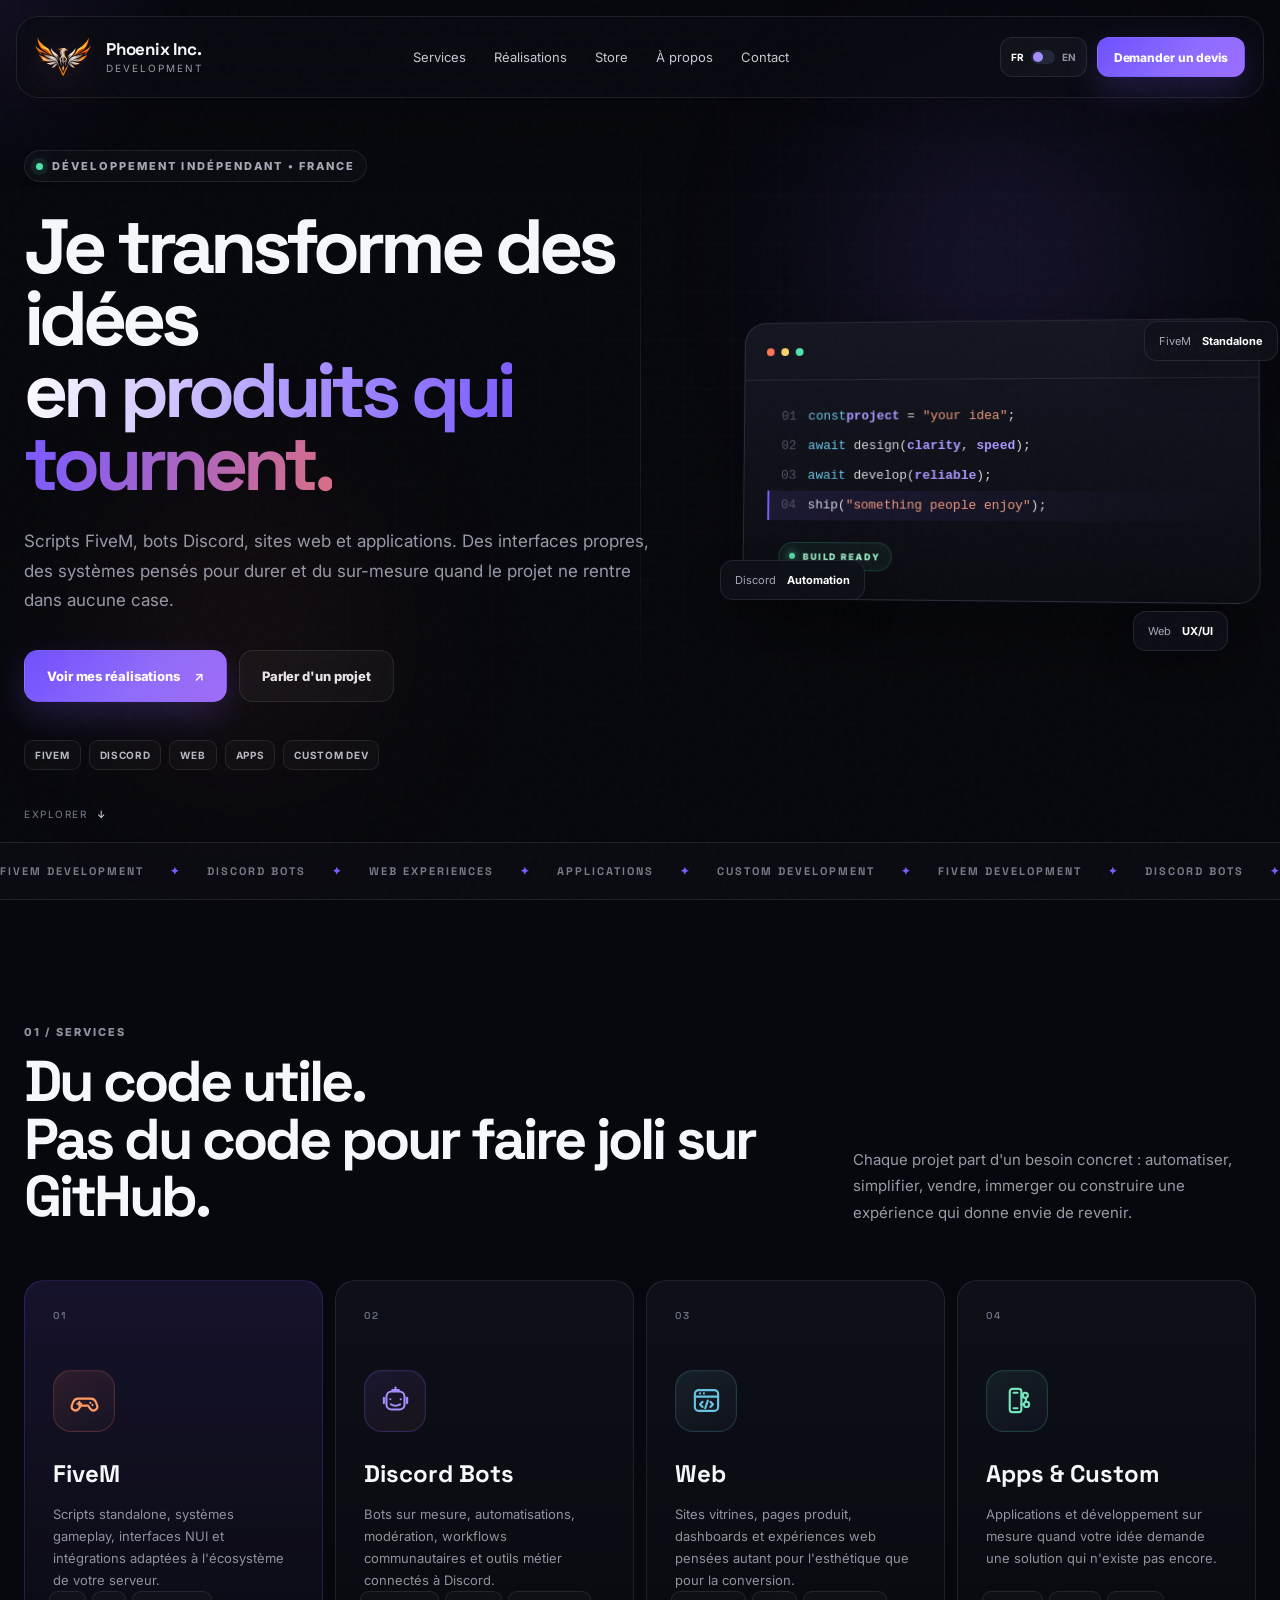
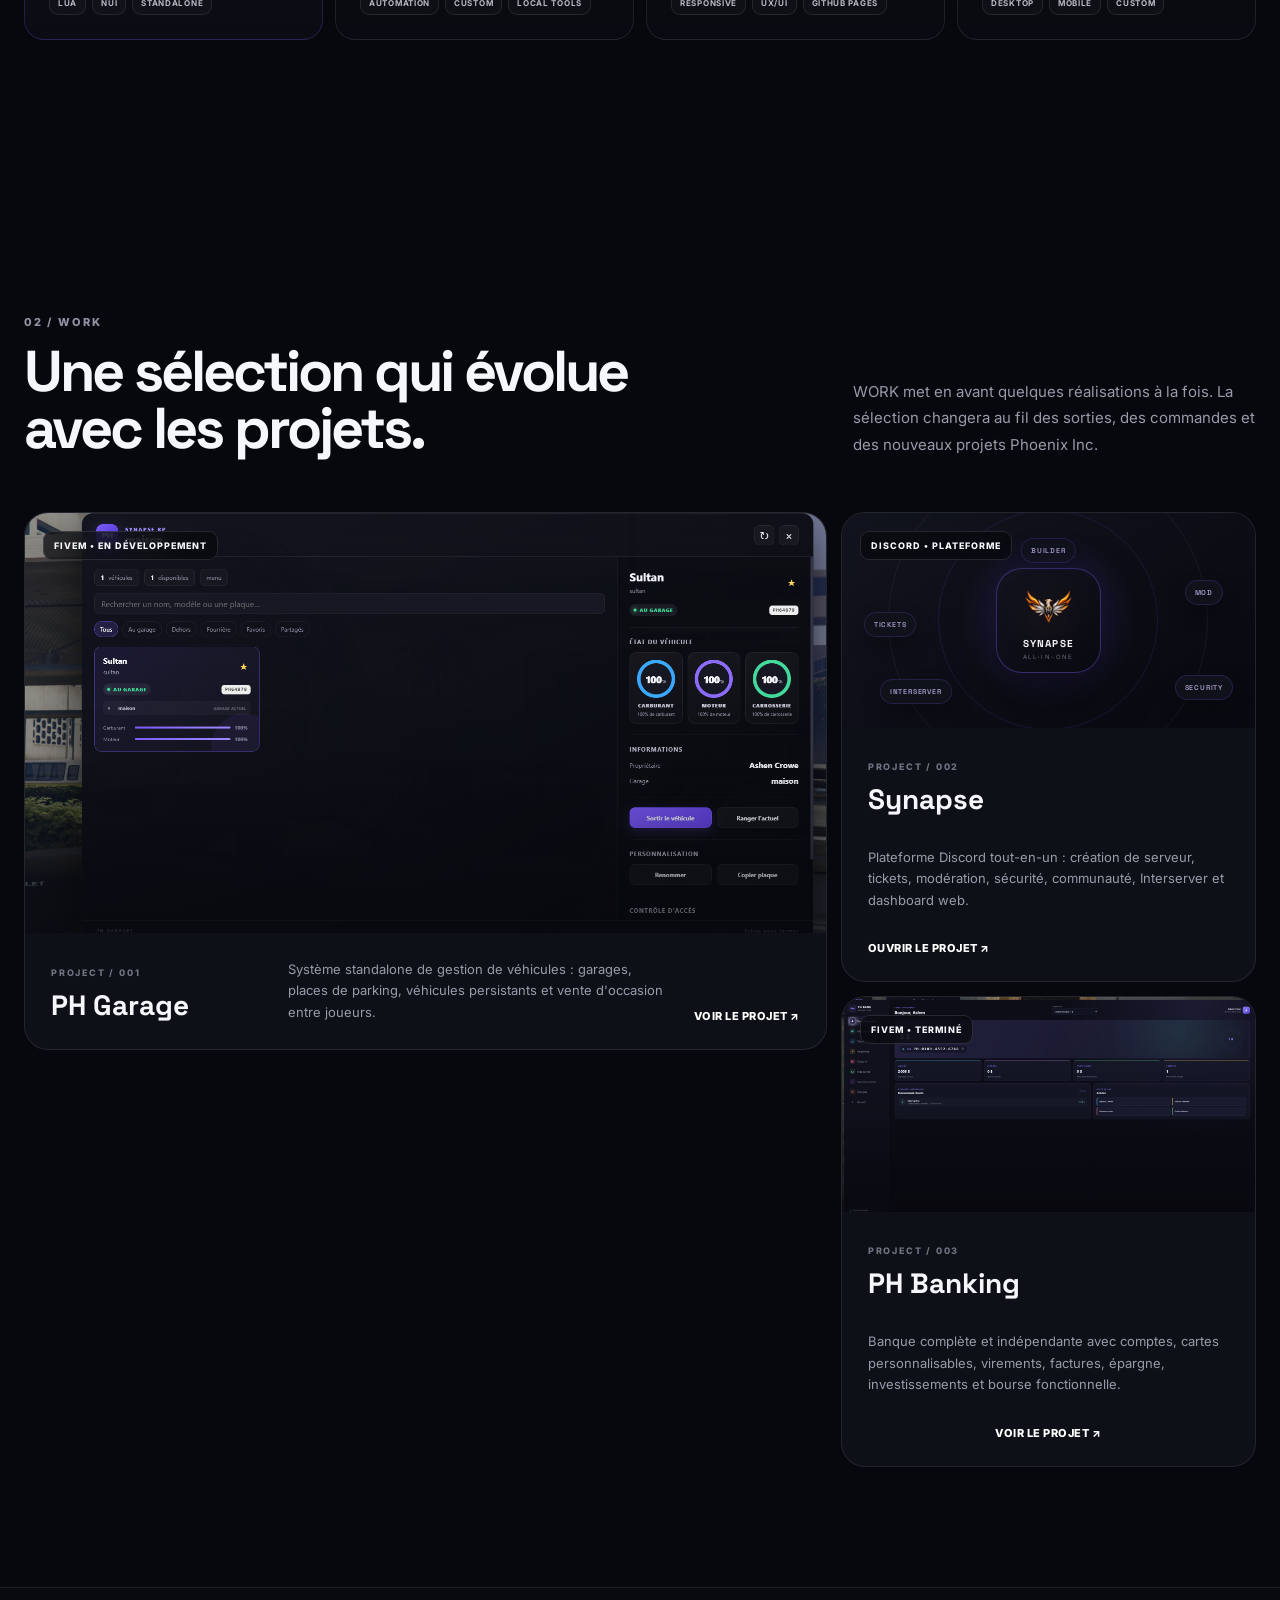
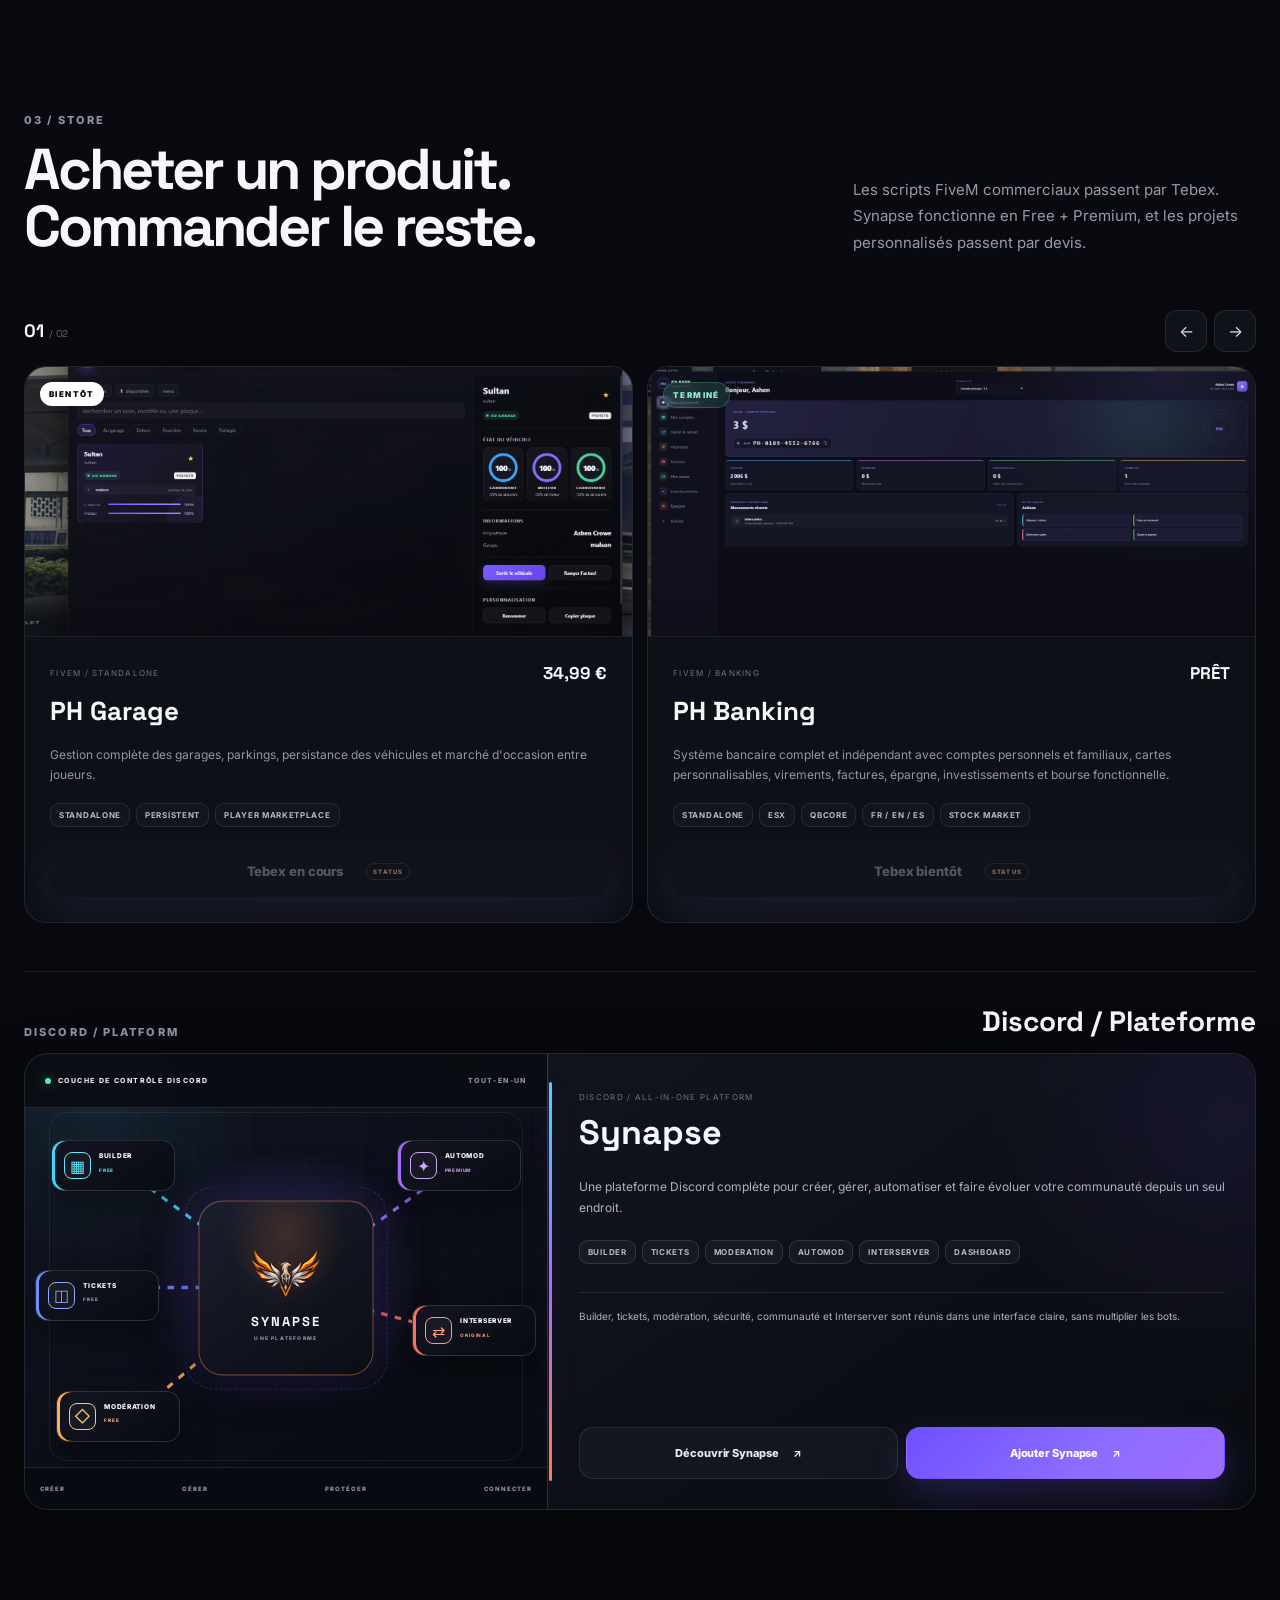
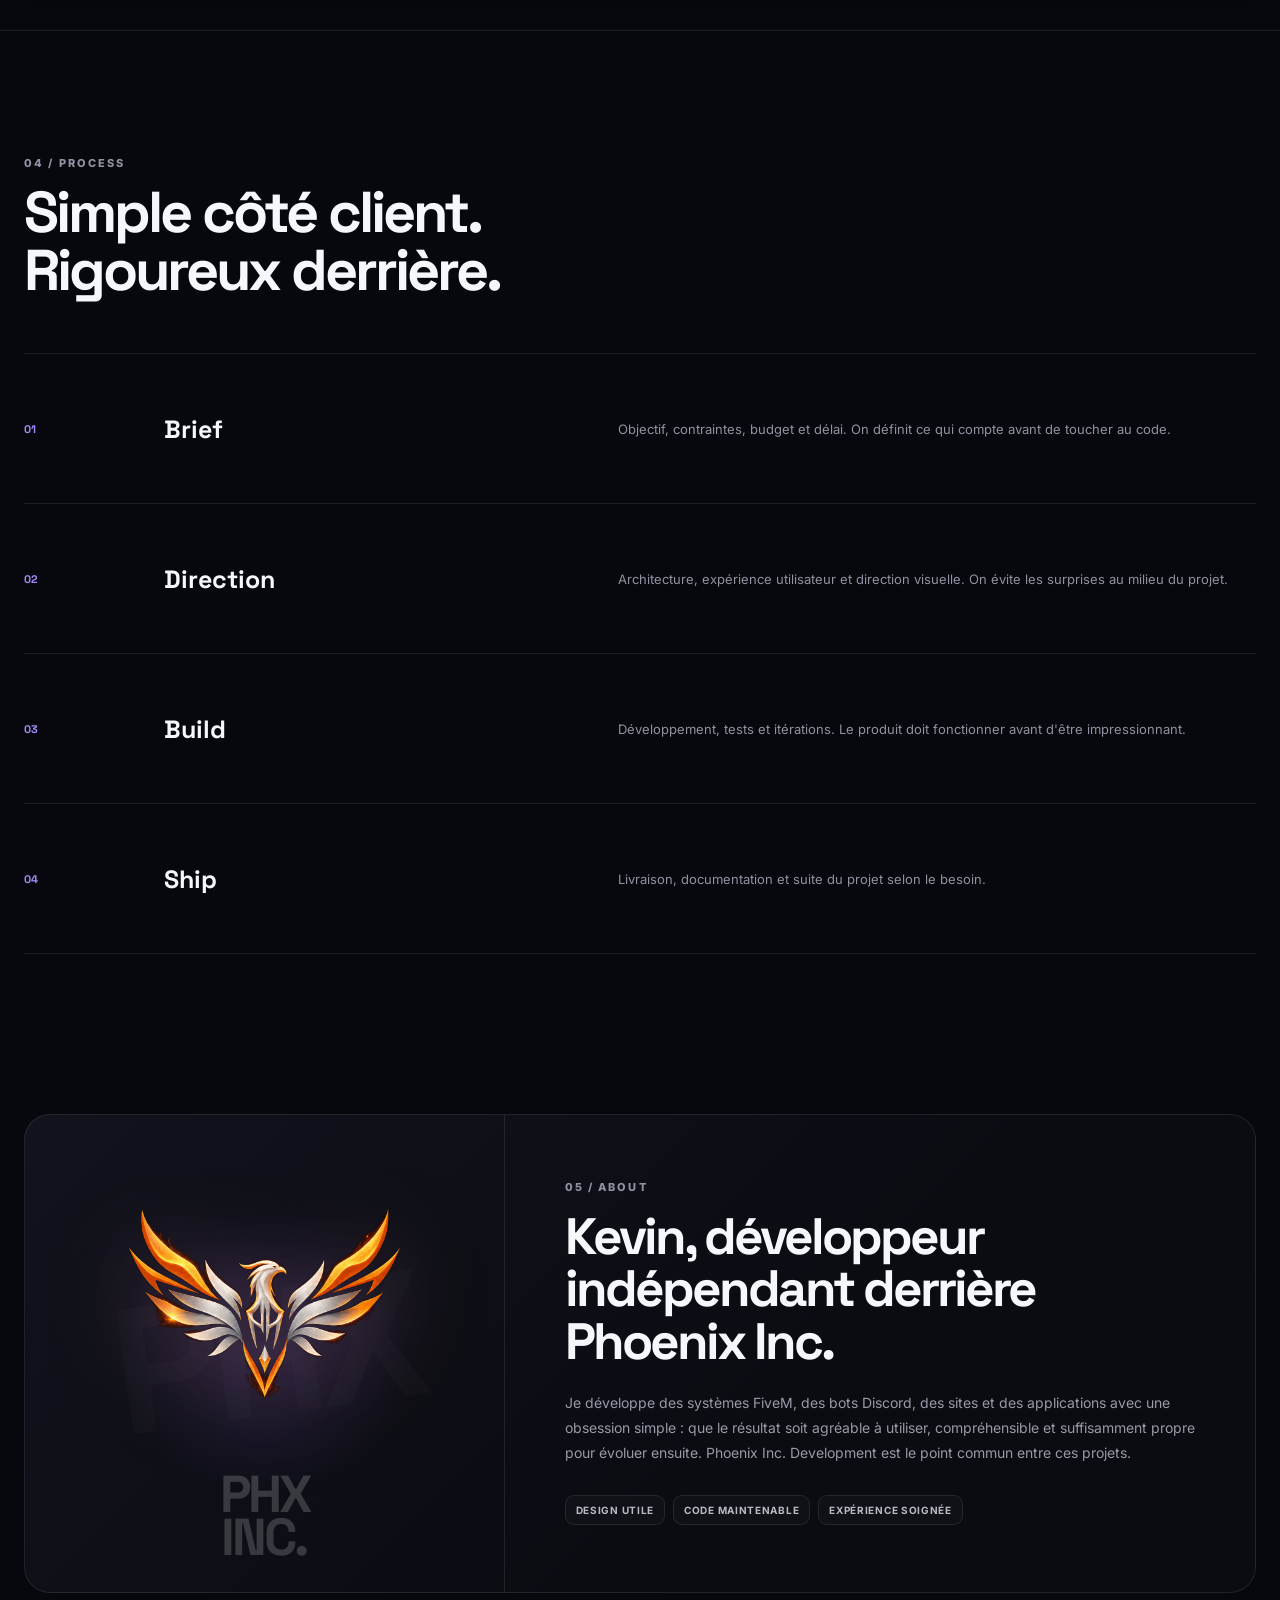
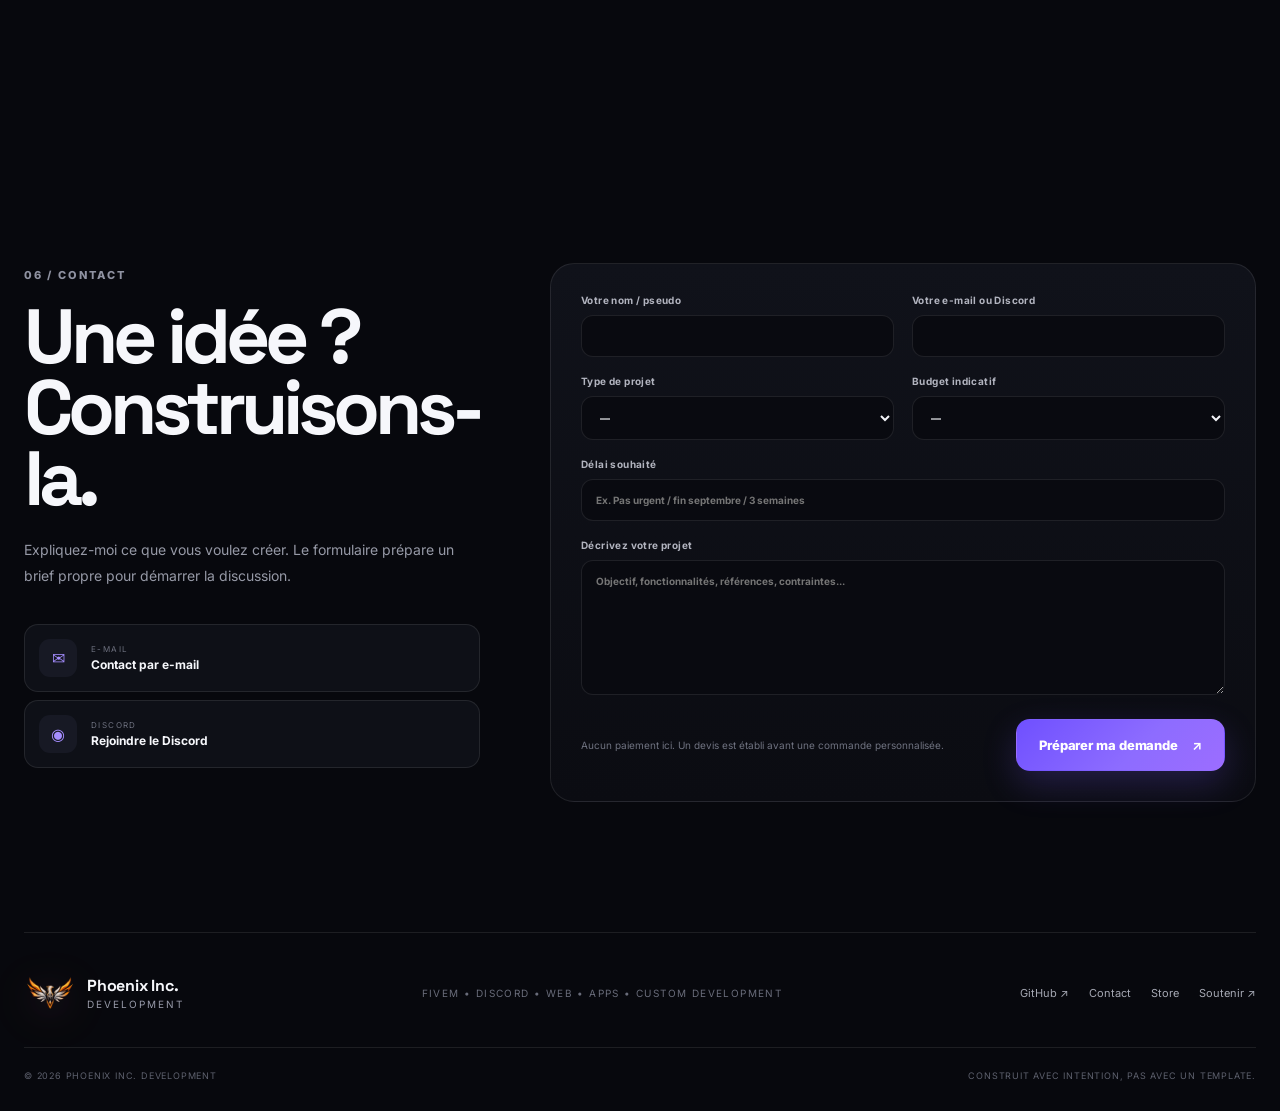
==== commit 028555fa: "Add files via upload" ====
--- a/index.html
+++ b/index.html
@@ -1 +1 @@
-<!DOCTYPE html><html lang="fr"><head><meta charset="UTF-8" /><meta name="viewport" content="width=device-width, initial-scale=1.0" /><meta name="theme-color" content="#07080d" /><link rel="icon" href="./assets/favicon.ico" sizes="any" /><link rel="icon" href="./assets/favicon.svg" type="image/svg+xml" /><link rel="icon" href="./assets/favicon-32.png" sizes="32x32" type="image/png" /><link rel="icon" href="./assets/favicon-16.png" sizes="16x16" type="image/png" /><link rel="apple-touch-icon" href="./assets/apple-touch-icon.png" /><link rel="manifest" href="./assets/site.webmanifest" /><meta name="description" content="Phoenix Inc. Development — scripts FiveM, bots Discord, sites web, applications et développement sur mesure." /><title>Phoenix Inc. Development</title><link rel="preconnect" href="https://fonts.googleapis.com" /><link rel="preconnect" href="https://fonts.gstatic.com" crossorigin /><link href="https://fonts.googleapis.com/css2?family=Inter:wght@400;500;600;700;800;900&family=Space+Grotesk:wght@500;600;700&display=swap" rel="stylesheet" /><link rel="stylesheet" href="styles.css" /></head><body><div class="noise" aria-hidden="true"></div><div class="cursor-glow" aria-hidden="true"></div><header class="site-header" id="top"><a class="brand" href="#top" aria-label="Phoenix Inc. Development"><img src="./assets/logo-phoenix-ph.png" alt="" width="46" height="46" /><span class="brand-copy"><b>Phoenix Inc.</b><small>Development</small></span></a><nav class="nav" aria-label="Navigation principale"><a href="#services" data-i18n="nav.services">Services</a><a href="#work" data-i18n="nav.work">Réalisations</a><a href="#store" data-i18n="nav.store">Store</a><a href="#about" data-i18n="nav.about">À propos</a><a href="#contact" data-i18n="nav.contact">Contact</a></nav><div class="header-actions"><button class="lang-switch" type="button" data-lang-toggle aria-label="Switch language"><span>FR</span><i></i><span>EN</span></button><a class="button button-small button-primary" href="#contact" data-i18n="nav.quote">Demander un devis</a><button class="menu-toggle" aria-label="Menu" aria-expanded="false"><span></span><span></span></button></div></header><main><section class="hero section-shell"><div class="hero-orb orb-a"></div><div class="hero-orb orb-b"></div><div class="hero-grid" aria-hidden="true"></div><div class="hero-copy reveal"><div class="eyebrow"><span class="status-dot"></span><span data-i18n="hero.eyebrow">Développement indépendant • France</span></div><h1><span data-i18n="hero.line1">Je transforme des idées</span><br><span class="gradient-text" data-i18n="hero.line2">en produits qui tournent.</span></h1><p data-i18n="hero.copy">Scripts FiveM, bots Discord, sites web et applications. Des interfaces propres, des systèmes pensés pour durer et du sur-mesure quand le projet ne rentre dans aucune case.</p><div class="hero-actions"><a class="button button-primary" href="#work"><span data-i18n="hero.ctaWork">Voir mes réalisations</span><b>↗</b></a><a class="button button-ghost" href="#contact" data-i18n="hero.ctaQuote">Parler d'un projet</a></div><div class="hero-tags" aria-label="Compétences principales"><span>FiveM</span><span>Discord</span><span>Web</span><span>Apps</span><span>Custom Dev</span></div></div><div class="hero-visual reveal" data-delay="120"><div class="code-window floating-card"><div class="window-top"><span></span><span></span><span></span><b>phoenix.build()</b></div><div class="terminal-line"><i>01</i><span class="terminal-muted">const</span><strong>project</strong> = <em>"your idea"</em>;</div><div class="terminal-line"><i>02</i><span class="terminal-muted">await</span> design(<strong>clarity</strong>, <strong>speed</strong>);</div><div class="terminal-line"><i>03</i><span class="terminal-muted">await</span> develop(<strong>reliable</strong>);</div><div class="terminal-line active"><i>04</i>ship(<em>"something people enjoy"</em>);</div><div class="build-pill"><span></span> BUILD READY</div></div><div class="skill-chip chip-one">FiveM <b>Standalone</b></div><div class="skill-chip chip-two">Discord <b>Automation</b></div><div class="skill-chip chip-three">Web <b>UX/UI</b></div></div><a href="#services" class="scroll-hint"><span data-i18n="hero.scroll">Explorer</span><i>↓</i></a></section><section class="marquee" aria-label="Services"><div class="marquee-track"><span>FIVEM DEVELOPMENT</span><i>✦</i><span>DISCORD BOTS</span><i>✦</i><span>WEB EXPERIENCES</span><i>✦</i><span>APPLICATIONS</span><i>✦</i><span>CUSTOM DEVELOPMENT</span><i>✦</i><span>FIVEM DEVELOPMENT</span><i>✦</i><span>DISCORD BOTS</span><i>✦</i><span>WEB EXPERIENCES</span><i>✦</i><span>APPLICATIONS</span><i>✦</i><span>CUSTOM DEVELOPMENT</span><i>✦</i></div></section><section class="section section-shell" id="services"><div class="section-heading reveal"><div><span class="kicker">01 / SERVICES</span><h2 data-i18n="services.title">Du code utile.<br>Pas du code pour faire joli sur GitHub.</h2></div><p data-i18n="services.copy">Chaque projet part d'un besoin concret : automatiser, simplifier, vendre, immerger ou construire une expérience qui donne envie de revenir.</p></div><div class="services-grid"><article class="service-card reveal featured-service service-fivem"><div class="service-index">01</div><div class="service-icon" aria-hidden="true"><svg viewBox="0 0 24 24"><path d="M7 10.5h10a4 4 0 0 1 3.7 2.5l1.1 2.8a3 3 0 0 1-5.2 2.8L14.8 16h-5.6l-1.8 2.6a3 3 0 0 1-5.2-2.8L3.3 13A4 4 0 0 1 7 10.5Z"/><path d="M8 13v3M6.5 14.5h3M16.5 13.8h.01M18.2 15.4h.01"/></svg></div><h3>FiveM</h3><p data-i18n="services.fivem">Scripts standalone, systèmes gameplay, interfaces NUI et intégrations adaptées à l'écosystème de votre serveur.</p><div class="service-meta"><span>Lua</span><span>NUI</span><span>Standalone</span></div></article><article class="service-card reveal service-discord" data-delay="80"><div class="service-index">02</div><div class="service-icon" aria-hidden="true"><svg viewBox="0 0 24 24"><path d="M12 4V2M9.5 4h5"/><rect x="5" y="5" width="14" height="14" rx="4"/><path d="M8 11h.01M16 11h.01M8.5 15c2.2 1.3 4.8 1.3 7 0M3 10v4M21 10v4"/></svg></div><h3>Discord Bots</h3><p data-i18n="services.discord">Bots sur mesure, automatisations, modération, workflows communautaires et outils métier connectés à Discord.</p><div class="service-meta"><span>Automation</span><span>Custom</span><span>Local Tools</span></div></article><article class="service-card reveal service-web" data-delay="160"><div class="service-index">03</div><div class="service-icon" aria-hidden="true"><svg viewBox="0 0 24 24"><rect x="3" y="4" width="18" height="16" rx="3"/><path d="M3 9h18M7 6.5h.01M10 6.5h.01M9 13l-2 2 2 2M15 13l2 2-2 2M13 12l-2 6"/></svg></div><h3>Web</h3><p data-i18n="services.web">Sites vitrines, pages produit, dashboards et expériences web pensées autant pour l'esthétique que pour la conversion.</p><div class="service-meta"><span>Responsive</span><span>UX/UI</span><span>GitHub Pages</span></div></article><article class="service-card reveal service-custom" data-delay="240"><div class="service-index">04</div><div class="service-icon" aria-hidden="true"><svg viewBox="0 0 24 24"><rect x="6" y="3" width="9" height="18" rx="2"/><path d="M9 6h3M9 18h3"/><circle cx="18" cy="8" r="2"/><circle cx="19" cy="15" r="2"/><path d="M15 9l1.4-.5M15 15l2-.1M18.5 10v3"/></svg></div><h3>Apps & Custom</h3><p data-i18n="services.custom">Applications et développement sur mesure quand votre idée demande une solution qui n'existe pas encore.</p><div class="service-meta"><span>Desktop</span><span>Mobile</span><span>Custom</span></div></article></div></section><section class="section section-shell work-section" id="work"><div class="section-heading reveal"><div><span class="kicker">02 / WORK</span><h2 data-i18n="work.title">Une sélection qui évolue<br>avec les projets.</h2></div><p data-i18n="work.copy">WORK met en avant quelques réalisations à la fois. La sélection changera au fil des sorties, des commandes et des nouveaux projets Phoenix Inc.</p></div><div class="project-grid"><article class="project-card project-wide reveal" data-project="garage"><div class="project-media"><img src="assets/ph-garage-ui.png" alt="Interface de PH Garage" loading="lazy"><div class="media-vignette"></div><div class="project-badge" data-i18n="work.garageBadge">FiveM • En développement</div></div><div class="project-info"><div><span class="project-number">PROJECT / 001</span><h3>PH Garage</h3></div><p data-i18n="work.garage">Système standalone de gestion de véhicules : garages, places de parking, véhicules persistants et vente d'occasion entre joueurs.</p><button class="text-link" type="button" data-open-project="garage"><span data-i18n="work.details">Voir le projet</span> ↗</button></div></article><div class="project-side-stack"><article class="project-card reveal" data-delay="100" data-project="synapsebot"><div class="project-media bot-media synapse-media"><div class="synapse-suite-visual" aria-hidden="true"><div class="suite-core"><img src="./assets/logo-phoenix-ph.png" alt="" /><span>SYNAPSE</span><small>ALL-IN-ONE</small></div><span class="suite-module m1">BUILDER</span><span class="suite-module m2">TICKETS</span><span class="suite-module m3">MOD</span><span class="suite-module m4">SECURITY</span><span class="suite-module m5">INTERSERVER</span><i class="suite-ring r1"></i><i class="suite-ring r2"></i></div><div class="project-badge">Discord • Plateforme</div></div><div class="project-info stacked"><div><span class="project-number">PROJECT / 002</span><h3>Synapse</h3></div><p data-i18n="work.bot">Plateforme Discord tout-en-un : création de serveur, tickets, modération, sécurité, communauté, Interserver et dashboard web.</p><a class="text-link" href="synapse-bot.html"><span data-i18n="work.open">Ouvrir le projet</span> ↗</a></div></article><article class="project-card reveal" data-delay="160" data-project="banking"><div class="project-media banking-project-media"><img src="assets/ph-banking-ui.png" alt="Interface de PH Banking" loading="lazy"><div class="media-vignette"></div><div class="project-badge" data-i18n="work.completedBadge">FiveM • Terminé</div></div><div class="project-info stacked"><div><span class="project-number">PROJECT / 003</span><h3>PH Banking</h3></div><p data-i18n="work.banking">Banque complète et indépendante avec comptes, cartes personnalisables, virements, factures, épargne, investissements et bourse fonctionnelle.</p><button class="text-link" type="button" data-open-project="banking"><span data-i18n="work.details">Voir le projet</span> ↗</button></div></article></div></div></section><section class="section store-section" id="store"><div class="section-shell"><div class="section-heading reveal"><div><span class="kicker">03 / STORE</span><h2 data-i18n="store.title">Acheter un produit.<br>Commander le reste.</h2></div><p data-i18n="store.copy">Les scripts FiveM commerciaux passent par Tebex. Synapse dispose de sa propre page dédiée, et les projets personnalisés passent par devis.</p></div><div class="script-carousel reveal" data-script-carousel><div class="carousel-toolbar"><div class="carousel-count"><strong>01</strong><span>/ 02</span></div><div class="carousel-controls"><button type="button" data-carousel-prev aria-label="Previous scripts">←</button><button type="button" data-carousel-next aria-label="Next scripts">→</button></div></div><div class="script-track two-products" data-carousel-track><article class="script-product script-product-featured"><div class="script-visual script-garage"><img src="assets/ph-garage-ui.png" alt="PH Garage" loading="lazy"><span class="script-state" data-i18n="store.soon">BIENTÔT</span></div><div class="script-copy"><div class="script-top"><small>FIVEM / STANDALONE</small><strong data-price>34,99 €</strong></div><h3>PH Garage</h3><p data-i18n="store.garageCopy">Gestion complète des garages, parkings, persistance des véhicules et marché d'occasion entre joueurs.</p><div class="product-tags"><span>Standalone</span><span>Persistent</span><span>Player Marketplace</span></div><a class="button button-primary config-button" data-config-link="tebexUrl" data-empty-label-fr="Tebex en cours" data-empty-label-en="Tebex coming soon"><span data-i18n="store.buy">Acheter sur Tebex</span><b>↗</b></a></div></article><article class="script-product script-product-featured"><div class="script-visual banking-shot"><img src="assets/ph-banking-ui.png" alt="PH Banking" loading="lazy"><span class="script-state completed" data-i18n="store.completed">TERMINÉ</span></div><div class="script-copy"><div class="script-top"><small>FIVEM / BANKING</small><strong data-i18n="store.ready">PRÊT</strong></div><h3>PH Banking</h3><p data-i18n="store.bankCopy">Système bancaire complet et indépendant avec comptes personnels et familiaux, cartes personnalisables, virements, factures, épargne, investissements et bourse fonctionnelle.</p><div class="product-tags"><span>Standalone</span><span>ESX</span><span>QBCore</span><span>FR / EN / ES</span><span>Stock Market</span></div><a class="button button-primary config-button" data-config-link="phBankingTebexUrl" data-empty-label-fr="Tebex bientôt" data-empty-label-en="Tebex coming soon"><span data-i18n="store.buy">Acheter sur Tebex</span><b>↗</b></a></div></article></div></div><div class="store-subhead reveal"><span class="kicker">DISCORD / PLATFORM</span><h3 data-i18n="store.discordTitle">Discord / Plateforme</h3></div><div class="discord-products-grid synapse-only-grid"><article class="store-product synapse-suite-product reveal"><div class="synapse-suite-art syn-home-network" aria-hidden="true"><div class="home-network-line line-a"></div><div class="home-network-line line-b"></div><div class="home-network-line line-c"></div><div class="home-network-line line-d"></div><div class="home-network-line line-e"></div><div class="home-network-core"><img src="./assets/logo-phoenix-ph.png" alt="" /><b>SYNAPSE</b><small>DISCORD PLATFORM</small></div><span class="home-network-node hn-builder">BUILDER</span><span class="home-network-node hn-tickets">TICKETS</span><span class="home-network-node hn-mod">MODÉRATION</span><span class="home-network-node hn-auto">AUTOMOD</span><span class="home-network-node hn-inter">INTERSERVER</span></div><div class="store-copy"><div class="store-head"><div><small>DISCORD / ALL-IN-ONE PLATFORM</small><h3>Synapse</h3></div></div><p data-i18n="store.synapseCopy">Une plateforme Discord complète pour créer, gérer, automatiser et faire évoluer votre communauté depuis un seul endroit.</p><div class="product-tags"><span>Builder</span><span>Tickets</span><span>Moderation</span><span>AutoMod</span><span>Interserver</span><span>Dashboard</span></div><p class="store-microcopy" data-i18n="store.synapseMicro">Structure, communauté, sécurité et outils de gestion réunis dans une expérience unique, pensée pour rester simple à utiliser.</p><div class="store-actions"><a class="button button-ghost" href="synapse-bot.html"><span data-i18n="store.synapseDiscover">Découvrir Synapse</span><b>↗</b></a><a class="button button-primary config-button" data-config-link="synapseInviteUrl"><span data-i18n="store.synapseAdd">Ajouter Synapse</span><b>↗</b></a></div></div></article></div></div></section><section class="section section-shell process-section"><div class="section-heading reveal"><div><span class="kicker">04 / PROCESS</span><h2 data-i18n="process.title">Simple côté client.<br>Rigoureux derrière.</h2></div></div><div class="process-list"><div class="process-item reveal"><span>01</span><h3 data-i18n="process.p1t">Brief</h3><p data-i18n="process.p1c">Objectif, contraintes, budget et délai. On définit ce qui compte avant de toucher au code.</p></div><div class="process-item reveal" data-delay="60"><span>02</span><h3 data-i18n="process.p2t">Direction</h3><p data-i18n="process.p2c">Architecture, expérience utilisateur et direction visuelle. On évite les surprises au milieu du projet.</p></div><div class="process-item reveal" data-delay="120"><span>03</span><h3 data-i18n="process.p3t">Build</h3><p data-i18n="process.p3c">Développement, tests et itérations. Le produit doit fonctionner avant d'être impressionnant.</p></div><div class="process-item reveal" data-delay="180"><span>04</span><h3 data-i18n="process.p4t">Ship</h3><p data-i18n="process.p4c">Livraison, documentation et suite du projet selon le besoin.</p></div></div></section><section class="section section-shell about-section" id="about"><div class="about-card reveal"><div class="about-mark"><img src="./assets/logo-phoenix-ph.png" alt="" /><span>PHX<br>INC.</span></div><div class="about-content"><span class="kicker">05 / ABOUT</span><h2 data-i18n="about.title">Kevin, développeur indépendant derrière Phoenix Inc.</h2><p data-i18n="about.copy">Je développe des systèmes FiveM, des bots Discord, des sites et des applications avec une obsession simple : que le résultat soit agréable à utiliser, compréhensible et suffisamment propre pour évoluer ensuite. Phoenix Inc. Development est le point commun entre ces projets.</p><div class="about-values"><span data-i18n="about.v1">Design utile</span><span data-i18n="about.v2">Code maintenable</span><span data-i18n="about.v3">Expérience soignée</span></div></div></div></section><section class="section section-shell contact-section" id="contact"><div class="contact-intro reveal"><span class="kicker">06 / CONTACT</span><h2 data-i18n="contact.title">Une idée ?<br><span class="gradient-text">Construisons-la.</span></h2><p data-i18n="contact.copy">Expliquez-moi ce que vous voulez créer. Le formulaire prépare un brief propre pour démarrer la discussion.</p><div class="contact-methods"><a class="contact-method config-button" data-config-link="contactEmail" data-link-type="email"><span>✉</span><div><small>E-MAIL</small><b data-i18n="contact.email">Contact par e-mail</b></div></a><a class="contact-method config-button" data-config-link="discordUrl" target="_blank" rel="noopener"><span>◉</span><div><small>DISCORD</small><b data-i18n="contact.discord">Rejoindre le Discord</b></div></a></div></div><form class="quote-form reveal" id="quoteForm" novalidate><div class="form-grid"><label><span data-i18n="form.name">Votre nom / pseudo</span><input type="text" name="name" required autocomplete="name" /></label><label><span data-i18n="form.contact">Votre e-mail ou Discord</span><input type="text" name="contact" required /></label><label><span data-i18n="form.type">Type de projet</span><select name="type" required><option value="">—</option><option>FiveM Script</option><option>Discord Bot</option><option>Website</option><option>Application</option><option>Custom Development</option></select></label><label><span data-i18n="form.budget">Budget indicatif</span><select name="budget"><option value="">—</option><option>&lt; 150 €</option><option>150 — 400 €</option><option>400 — 1 000 €</option><option>1 000 € +</option><option data-i18n="form.discuss">À discuter</option></select></label><label class="full"><span data-i18n="form.deadline">Délai souhaité</span><input type="text" name="deadline" data-i18n-placeholder="form.deadlinePlaceholder" placeholder="Ex. Pas urgent / fin septembre / 3 semaines" /></label><label class="full"><span data-i18n="form.message">Décrivez votre projet</span><textarea name="message" rows="6" required data-i18n-placeholder="form.messagePlaceholder" placeholder="Objectif, fonctionnalités, références, contraintes..."></textarea></label></div><div class="form-bottom"><p data-i18n="form.note">Aucun paiement ici. Un devis est établi avant une commande personnalisée.</p><button class="button button-primary" type="submit"><span data-i18n="form.send">Préparer ma demande</span><b>↗</b></button></div></form></section></main><footer class="footer section-shell"><div class="footer-main"><a class="brand" href="#top"><img src="./assets/logo-phoenix-ph.png" alt="" width="46" height="46"><span class="brand-copy"><b>Phoenix Inc.</b><small>Development</small></span></a><p data-i18n="footer.tagline">FiveM • Discord • Web • Apps • Custom Development</p><div class="footer-links"><a data-config-link="githubUrl" target="_blank" rel="noopener">GitHub ↗</a><a href="#contact">Contact</a><a href="#store">Store</a><a class="config-button" data-config-link="synapseSupportUrl" data-empty-label-fr="Soutien bientôt disponible" data-empty-label-en="Support coming soon" target="_blank" rel="noopener"><span data-i18n="footer.support">Soutenir</span> ↗</a></div></div><div class="footer-bottom"><span>© <span id="year"></span> Phoenix Inc. Development</span><span data-i18n="footer.made">Built with intent, not templates.</span></div></footer><div class="project-modal" id="projectModal" data-project-modal="garage" aria-hidden="true" role="dialog" aria-modal="true" aria-labelledby="modalTitle"><button class="modal-backdrop" data-close-modal aria-label="Fermer"></button><div class="modal-panel"><button class="modal-close" data-close-modal aria-label="Fermer">×</button><div class="modal-media"><img src="assets/ph-garage-ui.png" alt="PH Garage UI" /></div><div class="modal-content"><span class="kicker">PROJECT / 001</span><h2 id="modalTitle">PH Garage</h2><p data-i18n="modal.garage">PH Garage est un système FiveM standalone centré sur la gestion des véhicules. Il permet de créer des garages, de définir des places de parking avec positionnement précis, de conserver les véhicules dans le monde et de mettre en place des zones de vente de véhicules d'occasion entre joueurs.</p><div class="modal-features"><span>Garage Creator</span><span>Parking Creator</span><span>Persistent Vehicles</span><span>Player Marketplace</span><span>Standalone</span></div><p class="modal-note" data-i18n="modal.note">La fiche complète accueillera les médias, compatibilités, documentation et lien Tebex une fois le produit finalisé.</p></div></div></div><div class="project-modal" data-project-modal="banking" aria-hidden="true" role="dialog" aria-modal="true" aria-labelledby="bankingModalTitle"><button class="modal-backdrop" data-close-modal aria-label="Fermer"></button><div class="modal-panel"><button class="modal-close" data-close-modal aria-label="Fermer">×</button><div class="modal-media banking-modal-media"><img src="assets/ph-banking-ui.png" alt="PH Banking UI" /></div><div class="modal-content"><span class="kicker">PROJECT / 003</span><h2 id="bankingModalTitle">PH Banking</h2><p data-i18n="modal.banking">PH Banking est un système bancaire complet conçu nativement en standalone. Il fonctionne automatiquement en Standalone, ESX et QBCore, et reste facilement adaptable à l’économie du serveur. Il intègre comptes personnels et familiaux, cartes personnalisables, virements, factures, épargne, investissements, historique d’activité et une bourse fonctionnelle.</p><div class="modal-features"><span>Standalone</span><span>ESX</span><span>QBCore</span><span>FR / EN / ES</span><span>Stock Market</span><span>Custom Cards</span></div><p class="modal-note" data-i18n="modal.bankingNote">Le produit est terminé. Le prix et le lien Tebex seront ajoutés dès que sa publication commerciale sera prête.</p></div></div></div><div class="toast" id="toast" role="status"></div><script src="config.js"></script><script src="app.js"></script></body></html>+<!DOCTYPE html><html lang="fr"><head><meta charset="UTF-8" /><meta name="viewport" content="width=device-width, initial-scale=1.0" /><meta name="theme-color" content="#07080d" /><link rel="icon" href="./assets/favicon.ico" sizes="any" /><link rel="icon" href="./assets/favicon.svg" type="image/svg+xml" /><link rel="icon" href="./assets/favicon-32.png" sizes="32x32" type="image/png" /><link rel="icon" href="./assets/favicon-16.png" sizes="16x16" type="image/png" /><link rel="apple-touch-icon" href="./assets/apple-touch-icon.png" /><link rel="manifest" href="./assets/site.webmanifest" /><meta name="description" content="Phoenix Inc. Development — scripts FiveM, bots Discord, sites web, applications et développement sur mesure." /><title>Phoenix Inc. Development</title><link rel="preconnect" href="https://fonts.googleapis.com" /><link rel="preconnect" href="https://fonts.gstatic.com" crossorigin /><link href="https://fonts.googleapis.com/css2?family=Inter:wght@400;500;600;700;800;900&family=Space+Grotesk:wght@500;600;700&display=swap" rel="stylesheet" /><link rel="stylesheet" href="styles.css" /></head><body><div class="noise" aria-hidden="true"></div><div class="cursor-glow" aria-hidden="true"></div><header class="site-header" id="top"><a class="brand" href="#top" aria-label="Phoenix Inc. Development"><img src="./assets/logo-phoenix-ph.png" alt="" width="46" height="46" /><span class="brand-copy"><b>Phoenix Inc.</b><small>Development</small></span></a><nav class="nav" aria-label="Navigation principale"><a href="#services" data-i18n="nav.services">Services</a><a href="#work" data-i18n="nav.work">Réalisations</a><a href="#store" data-i18n="nav.store">Store</a><a href="#about" data-i18n="nav.about">À propos</a><a href="#contact" data-i18n="nav.contact">Contact</a></nav><div class="header-actions"><button class="lang-switch" type="button" data-lang-toggle aria-label="Switch language"><span>FR</span><i></i><span>EN</span></button><a class="button button-small button-primary" href="#contact" data-i18n="nav.quote">Demander un devis</a><button class="menu-toggle" aria-label="Menu" aria-expanded="false"><span></span><span></span></button></div></header><main><section class="hero section-shell"><div class="hero-orb orb-a"></div><div class="hero-orb orb-b"></div><div class="hero-grid" aria-hidden="true"></div><div class="hero-copy reveal"><div class="eyebrow"><span class="status-dot"></span><span data-i18n="hero.eyebrow">Développement indépendant • France</span></div><h1><span data-i18n="hero.line1">Je transforme des idées</span><br><span class="gradient-text" data-i18n="hero.line2">en produits qui tournent.</span></h1><p data-i18n="hero.copy">Scripts FiveM, bots Discord, sites web et applications. Des interfaces propres, des systèmes pensés pour durer et du sur-mesure quand le projet ne rentre dans aucune case.</p><div class="hero-actions"><a class="button button-primary" href="#work"><span data-i18n="hero.ctaWork">Voir mes réalisations</span><b>↗</b></a><a class="button button-ghost" href="#contact" data-i18n="hero.ctaQuote">Parler d'un projet</a></div><div class="hero-tags" aria-label="Compétences principales"><span>FiveM</span><span>Discord</span><span>Web</span><span>Apps</span><span>Custom Dev</span></div></div><div class="hero-visual reveal" data-delay="120"><div class="code-window floating-card"><div class="window-top"><span></span><span></span><span></span><b>phoenix.build()</b></div><div class="terminal-line"><i>01</i><span class="terminal-muted">const</span><strong>project</strong> = <em>"your idea"</em>;</div><div class="terminal-line"><i>02</i><span class="terminal-muted">await</span> design(<strong>clarity</strong>, <strong>speed</strong>);</div><div class="terminal-line"><i>03</i><span class="terminal-muted">await</span> develop(<strong>reliable</strong>);</div><div class="terminal-line active"><i>04</i>ship(<em>"something people enjoy"</em>);</div><div class="build-pill"><span></span> BUILD READY</div></div><div class="skill-chip chip-one">FiveM <b>Standalone</b></div><div class="skill-chip chip-two">Discord <b>Automation</b></div><div class="skill-chip chip-three">Web <b>UX/UI</b></div></div><a href="#services" class="scroll-hint"><span data-i18n="hero.scroll">Explorer</span><i>↓</i></a></section><section class="marquee" aria-label="Services"><div class="marquee-track"><span>FIVEM DEVELOPMENT</span><i>✦</i><span>DISCORD BOTS</span><i>✦</i><span>WEB EXPERIENCES</span><i>✦</i><span>APPLICATIONS</span><i>✦</i><span>CUSTOM DEVELOPMENT</span><i>✦</i><span>FIVEM DEVELOPMENT</span><i>✦</i><span>DISCORD BOTS</span><i>✦</i><span>WEB EXPERIENCES</span><i>✦</i><span>APPLICATIONS</span><i>✦</i><span>CUSTOM DEVELOPMENT</span><i>✦</i></div></section><section class="section section-shell" id="services"><div class="section-heading reveal"><div><span class="kicker">01 / SERVICES</span><h2 data-i18n="services.title">Du code utile.<br>Pas du code pour faire joli sur GitHub.</h2></div><p data-i18n="services.copy">Chaque projet part d'un besoin concret : automatiser, simplifier, vendre, immerger ou construire une expérience qui donne envie de revenir.</p></div><div class="services-grid"><article class="service-card reveal featured-service service-fivem"><div class="service-index">01</div><div class="service-icon" aria-hidden="true"><svg viewBox="0 0 24 24"><path d="M7 10.5h10a4 4 0 0 1 3.7 2.5l1.1 2.8a3 3 0 0 1-5.2 2.8L14.8 16h-5.6l-1.8 2.6a3 3 0 0 1-5.2-2.8L3.3 13A4 4 0 0 1 7 10.5Z"/><path d="M8 13v3M6.5 14.5h3M16.5 13.8h.01M18.2 15.4h.01"/></svg></div><h3>FiveM</h3><p data-i18n="services.fivem">Scripts standalone, systèmes gameplay, interfaces NUI et intégrations adaptées à l'écosystème de votre serveur.</p><div class="service-meta"><span>Lua</span><span>NUI</span><span>Standalone</span></div></article><article class="service-card reveal service-discord" data-delay="80"><div class="service-index">02</div><div class="service-icon" aria-hidden="true"><svg viewBox="0 0 24 24"><path d="M12 4V2M9.5 4h5"/><rect x="5" y="5" width="14" height="14" rx="4"/><path d="M8 11h.01M16 11h.01M8.5 15c2.2 1.3 4.8 1.3 7 0M3 10v4M21 10v4"/></svg></div><h3>Discord Bots</h3><p data-i18n="services.discord">Bots sur mesure, automatisations, modération, workflows communautaires et outils métier connectés à Discord.</p><div class="service-meta"><span>Automation</span><span>Custom</span><span>Local Tools</span></div></article><article class="service-card reveal service-web" data-delay="160"><div class="service-index">03</div><div class="service-icon" aria-hidden="true"><svg viewBox="0 0 24 24"><rect x="3" y="4" width="18" height="16" rx="3"/><path d="M3 9h18M7 6.5h.01M10 6.5h.01M9 13l-2 2 2 2M15 13l2 2-2 2M13 12l-2 6"/></svg></div><h3>Web</h3><p data-i18n="services.web">Sites vitrines, pages produit, dashboards et expériences web pensées autant pour l'esthétique que pour la conversion.</p><div class="service-meta"><span>Responsive</span><span>UX/UI</span><span>GitHub Pages</span></div></article><article class="service-card reveal service-custom" data-delay="240"><div class="service-index">04</div><div class="service-icon" aria-hidden="true"><svg viewBox="0 0 24 24"><rect x="6" y="3" width="9" height="18" rx="2"/><path d="M9 6h3M9 18h3"/><circle cx="18" cy="8" r="2"/><circle cx="19" cy="15" r="2"/><path d="M15 9l1.4-.5M15 15l2-.1M18.5 10v3"/></svg></div><h3>Apps & Custom</h3><p data-i18n="services.custom">Applications et développement sur mesure quand votre idée demande une solution qui n'existe pas encore.</p><div class="service-meta"><span>Desktop</span><span>Mobile</span><span>Custom</span></div></article></div></section><section class="section section-shell work-section" id="work"><div class="section-heading reveal"><div><span class="kicker">02 / WORK</span><h2 data-i18n="work.title">Une sélection qui évolue<br>avec les projets.</h2></div><p data-i18n="work.copy">WORK met en avant quelques réalisations à la fois. La sélection changera au fil des sorties, des commandes et des nouveaux projets Phoenix Inc.</p></div><div class="project-grid"><article class="project-card project-wide reveal" data-project="garage"><div class="project-media"><img src="assets/ph-garage-ui.png" alt="Interface de PH Garage" loading="lazy"><div class="media-vignette"></div><div class="project-badge" data-i18n="work.garageBadge">FiveM • En développement</div></div><div class="project-info"><div><span class="project-number">PROJECT / 001</span><h3>PH Garage</h3></div><p data-i18n="work.garage">Système standalone de gestion de véhicules : garages, places de parking, véhicules persistants et vente d'occasion entre joueurs.</p><button class="text-link" type="button" data-open-project="garage"><span data-i18n="work.details">Voir le projet</span> ↗</button></div></article><div class="project-side-stack"><article class="project-card reveal" data-delay="100" data-project="synapsebot"><div class="project-media bot-media synapse-media"><div class="synapse-suite-visual" aria-hidden="true"><div class="suite-core"><img src="./assets/logo-phoenix-ph.png" alt="" /><span>SYNAPSE</span><small>ALL-IN-ONE</small></div><span class="suite-module m1">BUILDER</span><span class="suite-module m2">TICKETS</span><span class="suite-module m3">MOD</span><span class="suite-module m4">SECURITY</span><span class="suite-module m5">INTERSERVER</span><i class="suite-ring r1"></i><i class="suite-ring r2"></i></div><div class="project-badge">Discord • Plateforme</div></div><div class="project-info stacked"><div><span class="project-number">PROJECT / 002</span><h3>Synapse</h3></div><p data-i18n="work.bot">Plateforme Discord tout-en-un : création de serveur, tickets, modération, sécurité, communauté, Interserver et dashboard web.</p><a class="text-link" href="synapse-bot.html"><span data-i18n="work.open">Ouvrir le projet</span> ↗</a></div></article><article class="project-card reveal" data-delay="160" data-project="banking"><div class="project-media banking-project-media"><img src="assets/ph-banking-ui.png" alt="Interface de PH Banking" loading="lazy"><div class="media-vignette"></div><div class="project-badge" data-i18n="work.completedBadge">FiveM • Terminé</div></div><div class="project-info stacked"><div><span class="project-number">PROJECT / 003</span><h3>PH Banking</h3></div><p data-i18n="work.banking">Banque complète et indépendante avec comptes, cartes personnalisables, virements, factures, épargne, investissements et bourse fonctionnelle.</p><button class="text-link" type="button" data-open-project="banking"><span data-i18n="work.details">Voir le projet</span> ↗</button></div></article></div></div></section><section class="section store-section" id="store"><div class="section-shell"><div class="section-heading reveal"><div><span class="kicker">03 / STORE</span><h2 data-i18n="store.title">Acheter un produit.<br>Commander le reste.</h2></div><p data-i18n="store.copy">Les scripts FiveM commerciaux passent par Tebex. Synapse dispose de sa propre page dédiée, et les projets personnalisés passent par devis.</p></div><div class="script-carousel reveal" data-script-carousel><div class="carousel-toolbar"><div class="carousel-count"><strong>01</strong><span>/ 02</span></div><div class="carousel-controls"><button type="button" data-carousel-prev aria-label="Previous scripts">←</button><button type="button" data-carousel-next aria-label="Next scripts">→</button></div></div><div class="script-track two-products" data-carousel-track><article class="script-product script-product-featured"><div class="script-visual script-garage"><img src="assets/ph-garage-ui.png" alt="PH Garage" loading="lazy"><span class="script-state" data-i18n="store.soon">BIENTÔT</span></div><div class="script-copy"><div class="script-top"><small>FIVEM / STANDALONE</small><strong data-price>34,99 €</strong></div><h3>PH Garage</h3><p data-i18n="store.garageCopy">Gestion complète des garages, parkings, persistance des véhicules et marché d'occasion entre joueurs.</p><div class="product-tags"><span>Standalone</span><span>Persistent</span><span>Player Marketplace</span></div><a class="button button-primary config-button" data-config-link="tebexUrl" data-empty-label-fr="Tebex en cours" data-empty-label-en="Tebex coming soon"><span data-i18n="store.buy">Acheter sur Tebex</span><b>↗</b></a></div></article><article class="script-product script-product-featured"><div class="script-visual banking-shot"><img src="assets/ph-banking-ui.png" alt="PH Banking" loading="lazy"><span class="script-state completed" data-i18n="store.completed">TERMINÉ</span></div><div class="script-copy"><div class="script-top"><small>FIVEM / BANKING</small><strong data-i18n="store.ready">PRÊT</strong></div><h3>PH Banking</h3><p data-i18n="store.bankCopy">Système bancaire complet et indépendant avec comptes personnels et familiaux, cartes personnalisables, virements, factures, épargne, investissements et bourse fonctionnelle.</p><div class="product-tags"><span>Standalone</span><span>ESX</span><span>QBCore</span><span>FR / EN / ES</span><span>Stock Market</span></div><a class="button button-primary config-button" data-config-link="phBankingTebexUrl" data-empty-label-fr="Tebex bientôt" data-empty-label-en="Tebex coming soon"><span data-i18n="store.buy">Acheter sur Tebex</span><b>↗</b></a></div></article></div></div><div class="store-subhead reveal"><span class="kicker">DISCORD / PLATFORM</span><h3 data-i18n="store.discordTitle">Discord / Plateforme</h3></div><div class="discord-products-grid synapse-only-grid"><article class="store-product synapse-suite-product reveal"><div class="synapse-suite-art syn-home-panel syn-home-panel-v4" aria-hidden="true"><div class="home-panel-head"><span><i></i><b data-i18n="syn.homeLayer">COUCHE DE CONTRÔLE DISCORD</b></span><strong data-i18n="syn.homeAll">TOUT-EN-UN</strong></div><div class="home-v4-board"><div class="home-v4-core"><span class="home-v4-core-ring"></span><img src="./assets/logo-phoenix-ph.png" alt="" /><div><b>SYNAPSE</b><small data-i18n="syn.homeOne">UNE PLATEFORME</small></div></div><span class="home-v4-module hm-builder"><i>▦</i><b>BUILDER</b><small>FREE</small></span><span class="home-v4-module hm-tickets"><i>◫</i><b>TICKETS</b><small>FREE</small></span><span class="home-v4-module hm-moderation"><i>◇</i><b>MODÉRATION</b><small>FREE</small></span><span class="home-v4-module hm-automod"><i>✦</i><b>AUTOMOD</b><small>PREMIUM</small></span><span class="home-v4-module hm-inter"><i>⇄</i><b>INTERSERVER</b><small>ORIGINAL</small></span><svg class="home-v4-links" viewBox="0 0 560 330" preserveAspectRatio="none"><path class="l1" d="M280 165 L128 70"/><path class="l2" d="M280 165 L100 165"/><path class="l3" d="M280 165 L135 270"/><path class="l4" d="M280 165 L435 70"/><path class="l5" d="M280 165 L465 208"/></svg></div><div class="home-panel-foot"><span data-i18n="syn.homeBuild">CRÉER</span><span data-i18n="syn.homeManage">GÉRER</span><span data-i18n="syn.homeProtect">PROTÉGER</span><span data-i18n="syn.homeConnect">CONNECTER</span></div></div><div class="store-copy"><div class="store-head"><div><small>DISCORD / ALL-IN-ONE PLATFORM</small><h3>Synapse</h3></div></div><p data-i18n="store.synapseCopy">Une plateforme Discord complète pour créer, gérer, automatiser et faire évoluer votre communauté depuis un seul endroit.</p><div class="product-tags"><span>Builder</span><span>Tickets</span><span>Moderation</span><span>AutoMod</span><span>Interserver</span><span>Dashboard</span></div><p class="store-microcopy" data-i18n="store.synapseMicro">Structure, communauté, sécurité et outils de gestion réunis dans une expérience unique, pensée pour rester simple à utiliser.</p><div class="store-actions"><a class="button button-ghost" href="synapse-bot.html"><span data-i18n="store.synapseDiscover">Découvrir Synapse</span><b>↗</b></a><a class="button button-primary config-button" href="https://discord.com/oauth2/authorize?client_id=317283025669062656" data-config-link="synapseInviteUrl" target="_blank" rel="noopener"><span data-i18n="store.synapseAdd">Ajouter Synapse</span><b>↗</b></a></div></div></article></div></div></section><section class="section section-shell process-section"><div class="section-heading reveal"><div><span class="kicker">04 / PROCESS</span><h2 data-i18n="process.title">Simple côté client.<br>Rigoureux derrière.</h2></div></div><div class="process-list"><div class="process-item reveal"><span>01</span><h3 data-i18n="process.p1t">Brief</h3><p data-i18n="process.p1c">Objectif, contraintes, budget et délai. On définit ce qui compte avant de toucher au code.</p></div><div class="process-item reveal" data-delay="60"><span>02</span><h3 data-i18n="process.p2t">Direction</h3><p data-i18n="process.p2c">Architecture, expérience utilisateur et direction visuelle. On évite les surprises au milieu du projet.</p></div><div class="process-item reveal" data-delay="120"><span>03</span><h3 data-i18n="process.p3t">Build</h3><p data-i18n="process.p3c">Développement, tests et itérations. Le produit doit fonctionner avant d'être impressionnant.</p></div><div class="process-item reveal" data-delay="180"><span>04</span><h3 data-i18n="process.p4t">Ship</h3><p data-i18n="process.p4c">Livraison, documentation et suite du projet selon le besoin.</p></div></div></section><section class="section section-shell about-section" id="about"><div class="about-card reveal"><div class="about-mark"><img src="./assets/logo-phoenix-ph.png" alt="" /><span>PHX<br>INC.</span></div><div class="about-content"><span class="kicker">05 / ABOUT</span><h2 data-i18n="about.title">Kevin, développeur indépendant derrière Phoenix Inc.</h2><p data-i18n="about.copy">Je développe des systèmes FiveM, des bots Discord, des sites et des applications avec une obsession simple : que le résultat soit agréable à utiliser, compréhensible et suffisamment propre pour évoluer ensuite. Phoenix Inc. Development est le point commun entre ces projets.</p><div class="about-values"><span data-i18n="about.v1">Design utile</span><span data-i18n="about.v2">Code maintenable</span><span data-i18n="about.v3">Expérience soignée</span></div></div></div></section><section class="section section-shell contact-section" id="contact"><div class="contact-intro reveal"><span class="kicker">06 / CONTACT</span><h2 data-i18n="contact.title">Une idée ?<br><span class="gradient-text">Construisons-la.</span></h2><p data-i18n="contact.copy">Expliquez-moi ce que vous voulez créer. Le formulaire prépare un brief propre pour démarrer la discussion.</p><div class="contact-methods"><a class="contact-method config-button" data-config-link="contactEmail" data-link-type="email"><span>✉</span><div><small>E-MAIL</small><b data-i18n="contact.email">Contact par e-mail</b></div></a><a class="contact-method config-button" data-config-link="discordUrl" target="_blank" rel="noopener"><span>◉</span><div><small>DISCORD</small><b data-i18n="contact.discord">Rejoindre le Discord</b></div></a></div></div><form class="quote-form reveal" id="quoteForm" novalidate><div class="form-grid"><label><span data-i18n="form.name">Votre nom / pseudo</span><input type="text" name="name" required autocomplete="name" /></label><label><span data-i18n="form.contact">Votre e-mail ou Discord</span><input type="text" name="contact" required /></label><label><span data-i18n="form.type">Type de projet</span><select name="type" required><option value="">—</option><option>FiveM Script</option><option>Discord Bot</option><option>Website</option><option>Application</option><option>Custom Development</option></select></label><label><span data-i18n="form.budget">Budget indicatif</span><select name="budget"><option value="">—</option><option>&lt; 150 €</option><option>150 — 400 €</option><option>400 — 1 000 €</option><option>1 000 € +</option><option data-i18n="form.discuss">À discuter</option></select></label><label class="full"><span data-i18n="form.deadline">Délai souhaité</span><input type="text" name="deadline" data-i18n-placeholder="form.deadlinePlaceholder" placeholder="Ex. Pas urgent / fin septembre / 3 semaines" /></label><label class="full"><span data-i18n="form.message">Décrivez votre projet</span><textarea name="message" rows="6" required data-i18n-placeholder="form.messagePlaceholder" placeholder="Objectif, fonctionnalités, références, contraintes..."></textarea></label></div><div class="form-bottom"><p data-i18n="form.note">Aucun paiement ici. Un devis est établi avant une commande personnalisée.</p><button class="button button-primary" type="submit"><span data-i18n="form.send">Préparer ma demande</span><b>↗</b></button></div></form></section></main><footer class="footer section-shell"><div class="footer-main"><a class="brand" href="#top"><img src="./assets/logo-phoenix-ph.png" alt="" width="46" height="46"><span class="brand-copy"><b>Phoenix Inc.</b><small>Development</small></span></a><p data-i18n="footer.tagline">FiveM • Discord • Web • Apps • Custom Development</p><div class="footer-links"><a data-config-link="githubUrl" target="_blank" rel="noopener">GitHub ↗</a><a href="#contact">Contact</a><a href="#store">Store</a><a class="config-button" data-config-link="synapseSupportUrl" data-empty-label-fr="Soutien bientôt disponible" data-empty-label-en="Support coming soon" target="_blank" rel="noopener"><span data-i18n="footer.support">Soutenir</span> ↗</a></div></div><div class="footer-bottom"><span>© <span id="year"></span> Phoenix Inc. Development</span><span data-i18n="footer.made">Built with intent, not templates.</span></div></footer><div class="project-modal" id="projectModal" data-project-modal="garage" aria-hidden="true" role="dialog" aria-modal="true" aria-labelledby="modalTitle"><button class="modal-backdrop" data-close-modal aria-label="Fermer"></button><div class="modal-panel"><button class="modal-close" data-close-modal aria-label="Fermer">×</button><div class="modal-media"><img src="assets/ph-garage-ui.png" alt="PH Garage UI" /></div><div class="modal-content"><span class="kicker">PROJECT / 001</span><h2 id="modalTitle">PH Garage</h2><p data-i18n="modal.garage">PH Garage est un système FiveM standalone centré sur la gestion des véhicules. Il permet de créer des garages, de définir des places de parking avec positionnement précis, de conserver les véhicules dans le monde et de mettre en place des zones de vente de véhicules d'occasion entre joueurs.</p><div class="modal-features"><span>Garage Creator</span><span>Parking Creator</span><span>Persistent Vehicles</span><span>Player Marketplace</span><span>Standalone</span></div><p class="modal-note" data-i18n="modal.note">La fiche complète accueillera les médias, compatibilités, documentation et lien Tebex une fois le produit finalisé.</p></div></div></div><div class="project-modal" data-project-modal="banking" aria-hidden="true" role="dialog" aria-modal="true" aria-labelledby="bankingModalTitle"><button class="modal-backdrop" data-close-modal aria-label="Fermer"></button><div class="modal-panel"><button class="modal-close" data-close-modal aria-label="Fermer">×</button><div class="modal-media banking-modal-media"><img src="assets/ph-banking-ui.png" alt="PH Banking UI" /></div><div class="modal-content"><span class="kicker">PROJECT / 003</span><h2 id="bankingModalTitle">PH Banking</h2><p data-i18n="modal.banking">PH Banking est un système bancaire complet conçu nativement en standalone. Il fonctionne automatiquement en Standalone, ESX et QBCore, et reste facilement adaptable à l’économie du serveur. Il intègre comptes personnels et familiaux, cartes personnalisables, virements, factures, épargne, investissements, historique d’activité et une bourse fonctionnelle.</p><div class="modal-features"><span>Standalone</span><span>ESX</span><span>QBCore</span><span>FR / EN / ES</span><span>Stock Market</span><span>Custom Cards</span></div><p class="modal-note" data-i18n="modal.bankingNote">Le produit est terminé. Le prix et le lien Tebex seront ajoutés dès que sa publication commerciale sera prête.</p></div></div></div><div class="toast" id="toast" role="status"></div><script src="config.js"></script><script src="app.js"></script></body></html>
--- a/styles.css
+++ b/styles.css
@@ -1 +1 @@
-:root{--bg:#07080d;--surface:#0e1018;--surface-2:#131620;--surface-3:#171a25;--text:#f6f7fb;--muted:#979aa9;--line:rgba(255,255,255,.09);--violet:#7c5cff;--violet-2:#a58dff;--ember:#ff7657;--cyan:#55d7ff;--success:#55e3ad;--max:1240px;--radius:24px}*{box-sizing:border-box}html{scroll-behavior:smooth}body{margin:0;background:var(--bg);color:var(--text);font-family:Inter,Arial,sans-serif;overflow-x:hidden}a{color:inherit;text-decoration:none}button,input,select,textarea{font:inherit}button{color:inherit}.noise{position:fixed;inset:0;pointer-events:none;z-index:99;opacity:.027;background-image:url("data:image/svg+xml,%3Csvg viewBox='0 0 180 180' xmlns='http://www.w3.org/2000/svg'%3E%3Cfilter id='n'%3E%3CfeTurbulence type='fractalNoise' baseFrequency='.9' numOctaves='3' stitchTiles='stitch'/%3E%3C/filter%3E%3Crect width='100%25' height='100%25' filter='url(%23n)' opacity='.7'/%3E%3C/svg%3E")}.cursor-glow{position:fixed;width:420px;height:420px;border-radius:50%;background:radial-gradient(circle,rgba(124,92,255,.09),transparent 65%);pointer-events:none;z-index:-1;transform:translate(-50%,-50%);transition:opacity .3s}.section-shell{width:min(calc(100% - 48px),var(--max));margin-inline:auto}.site-header{height:82px;width:min(calc(100% - 32px),1320px);position:fixed;z-index:90;top:16px;left:50%;transform:translateX(-50%);display:flex;align-items:center;justify-content:space-between;padding:0 18px 0 14px;background:rgba(11,12,18,.72);border:1px solid var(--line);backdrop-filter:blur(22px);border-radius:22px;box-shadow:0 20px 70px rgba(0,0,0,.25)}.brand{display:flex;align-items:center;gap:11px}.brand img{width:46px;height:46px;object-fit:contain;filter:drop-shadow(0 8px 22px rgba(255,132,32,.20)) drop-shadow(0 5px 18px rgba(124,92,255,.12))}.brand-copy{display:flex;flex-direction:column;line-height:1.02}.brand-copy b{font:700 15px/1 Space Grotesk,sans-serif;letter-spacing:-.2px}.brand-copy small{font-size:10px;text-transform:uppercase;letter-spacing:2px;color:var(--muted);margin-top:5px}.nav{display:flex;gap:28px;font-size:13px;color:#c7c9d2}.nav a{position:relative;transition:.2s}.nav a:hover{color:#fff}.nav a:after{content:"";position:absolute;left:0;right:100%;bottom:-8px;height:1px;background:linear-gradient(90deg,var(--violet),var(--ember));transition:.25s}.nav a:hover:after{right:0}.header-actions{display:flex;align-items:center;gap:10px}.lang-switch{height:40px;border:1px solid var(--line);background:#10121a;border-radius:12px;display:flex;align-items:center;gap:7px;padding:0 10px;cursor:pointer;font-size:10px;font-weight:700;color:#8f92a0}.lang-switch i{width:24px;height:14px;border-radius:20px;background:#232636;position:relative}.lang-switch i:after{content:"";position:absolute;width:10px;height:10px;top:2px;left:2px;border-radius:50%;background:var(--violet-2);transition:.2s}.lang-switch.en i:after{left:12px;background:var(--ember)}.lang-switch span:first-child,.lang-switch.en span:last-child{color:#fff}.lang-switch.en span:first-child{color:#8f92a0}.button{display:inline-flex;align-items:center;justify-content:center;gap:14px;min-height:52px;padding:0 22px;border-radius:14px;border:1px solid transparent;font-weight:800;font-size:13px;letter-spacing:-.1px;cursor:pointer;transition:transform .2s,box-shadow .2s,border .2s,background .2s}.button:hover{transform:translateY(-2px)}.button-primary{color:#fff;background:linear-gradient(135deg,#6f50ff,#8d6cff 58%,#9c6dff);box-shadow:0 13px 34px rgba(124,92,255,.22)}.button-primary:hover{box-shadow:0 18px 42px rgba(124,92,255,.32)}.button-ghost{background:rgba(255,255,255,.035);border-color:var(--line);color:#e8e9ef}.button-small{min-height:40px;padding:0 16px;border-radius:12px;font-size:12px}.menu-toggle{display:none;background:none;border:0;width:40px;height:40px}.menu-toggle span{display:block;width:18px;height:1px;background:#fff;margin:5px auto}.hero{min-height:820px;padding-top:150px;padding-bottom:72px;display:grid;grid-template-columns:1.1fr .9fr;align-items:center;gap:80px;position:relative}.hero:before{content:"";position:absolute;left:50%;top:110px;width:1px;height:610px;background:linear-gradient(transparent,var(--line),transparent)}.hero-grid{position:absolute;inset:100px -300px 20px;background-image:linear-gradient(rgba(255,255,255,.028) 1px,transparent 1px),linear-gradient(90deg,rgba(255,255,255,.028) 1px,transparent 1px);background-size:48px 48px;mask-image:radial-gradient(circle at 55% 45%,#000 0%,transparent 66%);opacity:.7;pointer-events:none}.hero-orb{position:absolute;border-radius:50%;filter:blur(90px);pointer-events:none}.orb-a{width:320px;height:320px;background:rgba(124,92,255,.13);top:100px;right:8%}.orb-b{width:260px;height:260px;background:rgba(255,118,87,.07);bottom:80px;left:7%}.eyebrow,.kicker{font-size:11px;font-weight:800;letter-spacing:2.1px;text-transform:uppercase;color:#a9acb9}.eyebrow{display:inline-flex;align-items:center;gap:9px;padding:8px 11px;border:1px solid var(--line);border-radius:999px;background:rgba(255,255,255,.025);margin-bottom:28px}.status-dot{width:7px;height:7px;border-radius:50%;background:var(--success);box-shadow:0 0 0 5px rgba(85,227,173,.08),0 0 16px rgba(85,227,173,.5)}.hero h1,.section-heading h2,.contact-intro h2,.about-content h2{font-family:Space Grotesk,Inter,sans-serif}.hero h1{font-size:clamp(56px,6vw,90px);line-height:.94;letter-spacing:-5px;margin:0;max-width:790px}.gradient-text{background:linear-gradient(100deg,#fff 0%,#a58dff 38%,#7c5cff 62%,#ff7657 115%);-webkit-background-clip:text;background-clip:text;color:transparent}.hero-copy>p{font-size:17px;line-height:1.75;color:var(--muted);max-width:680px;margin:28px 0 0}.hero-actions{display:flex;gap:12px;margin-top:34px}.hero-tags{display:flex;flex-wrap:wrap;gap:8px;margin-top:38px}.hero-tags span,.product-tags span,.modal-features span,.about-values span,.service-meta span{font-size:10px;font-weight:700;letter-spacing:.7px;text-transform:uppercase;color:#b8bac4;border:1px solid var(--line);background:rgba(255,255,255,.025);border-radius:9px;padding:8px 10px}.hero-visual{position:relative;min-height:430px;display:grid;place-items:center}.floating-card{box-shadow:0 38px 90px rgba(0,0,0,.45),0 0 0 1px rgba(124,92,255,.05);transform:perspective(1200px) rotateY(-5deg) rotateX(2deg)}.code-window{width:min(100%,540px);padding:0 24px 28px;border-radius:22px;border:1px solid rgba(255,255,255,.11);background:linear-gradient(180deg,rgba(20,22,33,.95),rgba(10,11,17,.98));overflow:hidden}.window-top{height:58px;display:flex;align-items:center;gap:7px;border-bottom:1px solid var(--line);margin:0 -24px 22px;padding:0 22px}.window-top span{width:8px;height:8px;border-radius:50%;background:#383b48}.window-top span:first-child{background:#ff7657}.window-top span:nth-child(2){background:#ffd369}.window-top span:nth-child(3){background:#55e3ad}.window-top b{font:600 11px Space Grotesk,sans-serif;color:#858896;margin-left:auto;letter-spacing:.4px}.terminal-line{font:500 13px/2.3 "SFMono-Regular",Consolas,monospace;white-space:nowrap;color:#d1d3dc;border-left:2px solid transparent;padding-left:12px}.terminal-line i{font-style:normal;color:#4e5260;margin-right:12px}.terminal-line em{font-style:normal;color:#e9967c}.terminal-line strong{color:#ab97ff}.terminal-muted{color:#69c4e4}.terminal-line.active{background:linear-gradient(90deg,rgba(124,92,255,.12),transparent);border-left-color:var(--violet)}.build-pill{display:inline-flex;align-items:center;gap:8px;margin-top:22px;margin-left:12px;color:#9be8c6;border:1px solid rgba(85,227,173,.18);background:rgba(85,227,173,.06);font-size:9px;letter-spacing:1.5px;font-weight:900;border-radius:999px;padding:8px 10px}.build-pill span{width:6px;height:6px;background:var(--success);border-radius:50%;box-shadow:0 0 10px var(--success)}.skill-chip{position:absolute;padding:12px 14px;border:1px solid var(--line);background:rgba(14,16,24,.88);backdrop-filter:blur(12px);border-radius:13px;font-size:11px;color:#a5a8b5;box-shadow:0 15px 34px rgba(0,0,0,.26);animation:float 5s ease-in-out infinite}.skill-chip b{color:#fff;margin-left:8px}.chip-one{right:-22px;top:76px}.chip-two{left:-18px;bottom:75px;animation-delay:-1.5s}.chip-three{right:28px;bottom:24px;animation-delay:-3s}@keyframes float{50%{transform:translateY(-8px)}}.scroll-hint{position:absolute;bottom:22px;left:0;display:flex;align-items:center;gap:10px;font-size:10px;letter-spacing:1.5px;text-transform:uppercase;color:#777b8b}.scroll-hint i{font-style:normal;color:#fff}.marquee{border-block:1px solid var(--line);overflow:hidden;background:#0a0b11}.marquee-track{height:56px;display:flex;align-items:center;gap:26px;width:max-content;animation:marquee 26s linear infinite;font:700 11px Space Grotesk,sans-serif;letter-spacing:2px;color:#777b88}.marquee-track i{font-style:normal;color:var(--violet)}@keyframes marquee{to{transform:translateX(-50%)}}.section{padding:120px 0}.section-heading{display:grid;grid-template-columns:1.3fr .7fr;gap:80px;align-items:end;margin-bottom:54px}.section-heading h2{font-size:clamp(40px,4.5vw,64px);line-height:1;letter-spacing:-3px;margin:13px 0 0}.section-heading>p{color:var(--muted);line-height:1.75;font-size:15px;margin:0;max-width:470px}.kicker{color:#8f92a1}.services-grid{display:grid;grid-template-columns:repeat(4,1fr);gap:12px}.service-card{min-height:360px;padding:28px;border:1px solid var(--line);background:linear-gradient(180deg,var(--surface),rgba(11,12,18,.76));border-radius:20px;position:relative;overflow:hidden;transition:.3s}.service-card:before{content:"";position:absolute;inset:0;background:radial-gradient(circle at 50% 0,rgba(124,92,255,.12),transparent 38%);opacity:0;transition:.3s}.service-card:hover{transform:translateY(-6px);border-color:rgba(124,92,255,.26)}.service-card:hover:before{opacity:1}.featured-service{background:linear-gradient(180deg,rgba(124,92,255,.13),rgba(12,13,20,.85));border-color:rgba(124,92,255,.22)}.service-index{font:600 10px Space Grotesk;color:#6e7180;letter-spacing:1.5px}.service-icon{width:54px;height:54px;border-radius:16px;display:grid;place-items:center;background:#161823;border:1px solid var(--line);font-size:23px;margin:54px 0 28px;color:var(--violet-2)}.service-card h3{font:700 24px Space Grotesk;margin:0 0 14px}.service-card p{font-size:13px;line-height:1.7;color:#8f92a0;margin:0;position:relative}.service-meta{position:absolute;bottom:24px;left:24px;right:24px;display:flex;gap:6px;flex-wrap:wrap}.service-meta span{font-size:8px;padding:6px 8px}.work-section{padding-top:150px}.project-grid{display:grid;grid-template-columns:1.45fr .75fr;gap:14px;align-items:start}.project-card{border:1px solid var(--line);background:var(--surface);border-radius:24px;overflow:hidden;transition:.3s}.project-wide{align-self:start}.project-card:hover{transform:translateY(-4px);border-color:rgba(124,92,255,.23)}.project-media{height:330px;position:relative;overflow:hidden;background:#090a10}.project-wide .project-media{height:420px}.project-media img{width:100%;height:100%;object-fit:cover;object-position:center;display:block;transition:transform .55s}.project-card:hover .project-media img{transform:scale(1.025)}.media-vignette{position:absolute;inset:0;background:linear-gradient(180deg,transparent 55%,rgba(7,8,13,.58))}.project-badge{position:absolute;top:18px;left:18px;padding:8px 10px;border:1px solid rgba(255,255,255,.12);background:rgba(8,9,14,.7);backdrop-filter:blur(12px);border-radius:9px;font-size:9px;font-weight:800;letter-spacing:1px;text-transform:uppercase}.project-info{display:grid;grid-template-columns:.55fr 1fr auto;align-items:end;gap:30px;padding:26px}.project-info.stacked{grid-template-columns:1fr;align-items:start}.project-number{font-size:9px;color:#6f7281;letter-spacing:1.8px;font-weight:800}.project-info h3{font:700 28px Space Grotesk;margin:7px 0 0}.project-info p{font-size:13px;line-height:1.65;color:#989ba8;margin:0}.text-link{appearance:none;border:0;background:none;padding:0;color:#fff;font-size:11px;font-weight:800;letter-spacing:.5px;text-transform:uppercase;cursor:pointer;white-space:nowrap}.text-link:hover{color:var(--violet-2)}.bot-media{display:grid;place-items:center;background:radial-gradient(circle at 60% 30%,rgba(124,92,255,.22),transparent 36%),linear-gradient(135deg,#11131d,#08090e)}.bot-demo{width:76%;height:65%;border:1px solid rgba(255,255,255,.1);background:#10121b;border-radius:18px;display:grid;grid-template-columns:58px 1fr;overflow:hidden;transform:rotate(-2deg);box-shadow:0 30px 60px rgba(0,0,0,.4)}.bot-sidebar{border-right:1px solid var(--line);display:flex;flex-direction:column;align-items:center;gap:12px;padding-top:18px}.bot-sidebar span{width:25px;height:25px;border-radius:9px;background:#242638}.bot-sidebar span:first-child{background:linear-gradient(135deg,var(--violet),#9d78ff)}.bot-panel{padding:24px;display:flex;flex-direction:column}.bot-panel b{font:700 18px Space Grotesk}.bot-panel small{color:#6f7280;font-size:9px;margin-top:4px}.bot-command{margin-top:28px;background:#181b27;padding:11px;border-radius:9px;color:#b8a9ff;font:600 11px monospace}.bot-command i{float:right;color:var(--success);font-style:normal}.bot-lines{margin-top:18px;display:grid;gap:8px}.bot-lines span{height:6px;border-radius:8px;background:#242735}.bot-lines span:nth-child(2){width:78%}.bot-lines span:nth-child(3){width:52%}.store-section{background:linear-gradient(180deg,#090a10,#07080d);border-block:1px solid var(--line)}.store-grid{display:grid;grid-template-columns:1fr 1fr;gap:14px}.store-product{display:grid;grid-template-columns:.9fr 1.1fr;min-height:390px;border:1px solid var(--line);border-radius:24px;overflow:hidden;background:var(--surface)}.store-image{position:relative;overflow:hidden;background:#08090e}.store-image img{width:100%;height:100%;object-fit:cover}.store-status{position:absolute;left:16px;top:16px;font-size:9px;letter-spacing:1.3px;font-weight:900;border-radius:999px;padding:8px 10px;background:#fff;color:#0b0c11}.store-copy{padding:30px;display:flex;flex-direction:column}.store-head{display:flex;justify-content:space-between;gap:20px}.store-head small{font-size:8px;color:#6f7280;letter-spacing:1.3px}.store-head h3{font:700 25px Space Grotesk;margin:7px 0 0}.store-head strong{font:700 19px Space Grotesk;white-space:nowrap}.store-copy>p{font-size:12px;line-height:1.7;color:#9396a4;margin:22px 0}.product-tags{display:flex;gap:6px;flex-wrap:wrap;margin-bottom:26px}.product-tags span{font-size:8px;padding:6px 8px}.store-copy .button{margin-top:auto}.oss-art{position:relative;display:grid;place-items:center;overflow:hidden;background:linear-gradient(160deg,#141626,#090a10)}.oss-mark{font:700 68px Space Grotesk;color:#a38cff;z-index:2;text-shadow:0 0 40px rgba(124,92,255,.5)}.oss-rings,.oss-rings:before,.oss-rings:after{position:absolute;border:1px solid rgba(124,92,255,.17);border-radius:50%}.oss-rings{width:180px;height:180px}.oss-rings:before{content:"";inset:-30px}.oss-rings:after{content:"";inset:-65px}.oss-art>span{position:absolute;bottom:28px;font:700 9px Space Grotesk;letter-spacing:2px;color:#6d7080;text-align:center}.process-section{padding-bottom:140px}.process-list{border-top:1px solid var(--line)}.process-item{display:grid;grid-template-columns:100px .65fr 1fr;gap:40px;align-items:center;min-height:150px;border-bottom:1px solid var(--line);transition:.2s}.process-item:hover{padding-inline:12px;background:linear-gradient(90deg,rgba(124,92,255,.05),transparent)}.process-item>span{font:700 11px Space Grotesk;color:var(--violet-2)}.process-item h3{font:700 25px Space Grotesk;margin:0}.process-item p{font-size:13px;line-height:1.7;color:#8f92a0;max-width:610px}.about-section{padding-top:20px}.about-card{display:grid;grid-template-columns:.55fr 1.45fr;min-height:420px;border:1px solid var(--line);background:linear-gradient(135deg,#11131d,#0b0c12 62%);border-radius:26px;overflow:hidden}.about-mark{display:flex;align-items:center;justify-content:center;gap:25px;position:relative;border-right:1px solid var(--line);background:radial-gradient(circle at center,rgba(124,92,255,.13),transparent 45%)}.about-mark img{width:112px;height:112px;filter:drop-shadow(0 18px 40px rgba(255,132,32,.18)) drop-shadow(0 10px 30px rgba(124,92,255,.12))}.about-mark span{font:700 46px/.88 Space Grotesk;color:rgba(255,255,255,.09);letter-spacing:-3px}.about-content{padding:60px}.about-content h2{font-size:clamp(38px,4vw,58px);line-height:1.02;letter-spacing:-3px;margin:16px 0 22px}.about-content>p{font-size:14px;line-height:1.8;color:#979aa7;max-width:700px}.about-values{display:flex;gap:8px;flex-wrap:wrap;margin-top:30px}.contact-section{display:grid;grid-template-columns:.7fr 1.3fr;gap:70px;padding-top:150px;padding-bottom:130px}.contact-intro h2{font-size:clamp(54px,6vw,88px);line-height:.92;letter-spacing:-5px;margin:18px 0 24px}.contact-intro>p{font-size:14px;line-height:1.8;color:#9699a6;max-width:460px}.contact-methods{display:grid;gap:8px;margin-top:36px}.contact-method{display:flex;align-items:center;gap:14px;padding:14px;border:1px solid var(--line);border-radius:14px;background:#0e1017;transition:.2s}.contact-method:hover{border-color:rgba(124,92,255,.28);transform:translateX(4px)}.contact-method>span{width:38px;height:38px;display:grid;place-items:center;border-radius:11px;background:#171924;color:var(--violet-2)}.contact-method div{display:flex;flex-direction:column;gap:3px}.contact-method small{font-size:8px;color:#6d707e;letter-spacing:1.4px}.contact-method b{font-size:12px}.quote-form{border:1px solid var(--line);background:linear-gradient(180deg,#10121a,#0b0c12);border-radius:24px;padding:30px}.form-grid{display:grid;grid-template-columns:1fr 1fr;gap:18px}.form-grid label{display:grid;gap:9px;font-size:10px;font-weight:700;color:#b2b4bf;letter-spacing:.4px}.form-grid .full{grid-column:1/-1}.quote-form input,.quote-form select,.quote-form textarea{width:100%;border:1px solid var(--line);border-radius:12px;background:#090a10;color:#f3f4f8;padding:14px;outline:none;transition:.2s}.quote-form input:focus,.quote-form select:focus,.quote-form textarea:focus{border-color:rgba(124,92,255,.6);box-shadow:0 0 0 3px rgba(124,92,255,.08)}.quote-form textarea{resize:vertical;min-height:135px}.form-bottom{display:flex;align-items:center;justify-content:space-between;gap:20px;margin-top:24px}.form-bottom p{font-size:10px;line-height:1.5;color:#6f7280;max-width:380px}.footer{border-top:1px solid var(--line);padding-top:34px;padding-bottom:30px}.footer-main{display:flex;align-items:center;justify-content:space-between;gap:25px}.footer-main>p{font-size:10px;text-transform:uppercase;letter-spacing:1.4px;color:#696c7a}.footer-links{display:flex;gap:20px;font-size:11px;color:#a5a8b3}.footer-links a:hover{color:#fff}.footer-bottom{display:flex;justify-content:space-between;border-top:1px solid var(--line);padding-top:22px;margin-top:28px;font-size:9px;color:#5e616e;letter-spacing:.8px;text-transform:uppercase}.project-modal{position:fixed;inset:0;z-index:120;display:grid;place-items:center;pointer-events:none;opacity:0;transition:.25s}.project-modal.open{opacity:1;pointer-events:auto}.modal-backdrop{position:absolute;inset:0;border:0;background:rgba(2,3,7,.8);backdrop-filter:blur(16px)}.modal-panel{position:relative;width:min(1100px,calc(100% - 36px));max-height:88vh;overflow:auto;border:1px solid rgba(255,255,255,.14);background:#0b0d14;border-radius:24px;box-shadow:0 30px 100px rgba(0,0,0,.65);display:grid;grid-template-columns:1.15fr .85fr;transform:translateY(18px) scale(.98);transition:.3s}.project-modal.open .modal-panel{transform:none}.modal-media{min-height:590px;background:#07080d}.modal-media img{width:100%;height:100%;object-fit:cover}.modal-content{padding:48px}.modal-content h2{font:700 44px Space Grotesk;margin:14px 0 20px}.modal-content p{font-size:13px;line-height:1.8;color:#9a9dab}.modal-features{display:flex;gap:6px;flex-wrap:wrap;margin:28px 0}.modal-note{padding-top:24px;border-top:1px solid var(--line)}.modal-close{position:absolute;right:18px;top:18px;z-index:2;width:40px;height:40px;border-radius:12px;border:1px solid var(--line);background:rgba(9,10,16,.82);font-size:20px;cursor:pointer}.toast{position:fixed;z-index:150;right:20px;bottom:20px;max-width:380px;padding:14px 16px;border:1px solid var(--line);border-radius:14px;background:#151722;box-shadow:0 15px 50px rgba(0,0,0,.45);font-size:12px;color:#e8e9ef;opacity:0;transform:translateY(12px);pointer-events:none;transition:.25s}.toast.show{opacity:1;transform:none}.reveal{opacity:0;transform:translateY(18px);transition:opacity .7s ease,transform .7s cubic-bezier(.2,.8,.2,1)}.reveal.visible{opacity:1;transform:none}.config-button.disabled{opacity:.48;pointer-events:none;filter:saturate(.5)}@media(max-width:1050px){.nav{display:none}.menu-toggle{display:block}.site-header.menu-open .nav{position:absolute;display:flex;flex-direction:column;top:72px;left:0;right:0;padding:22px;background:rgba(11,12,18,.98);border:1px solid var(--line);border-radius:18px}.hero{grid-template-columns:1fr;gap:20px;padding-top:150px}.hero:before{display:none}.hero-copy{text-align:center}.hero-copy>p{margin-inline:auto}.hero-actions,.hero-tags{justify-content:center}.hero-visual{min-height:380px}.scroll-hint{display:none}.services-grid{grid-template-columns:1fr 1fr}.project-grid{grid-template-columns:1fr}.store-grid{grid-template-columns:1fr}.contact-section{grid-template-columns:1fr}.section-heading{grid-template-columns:1fr;gap:20px}.about-card{grid-template-columns:1fr}.about-mark{min-height:250px;border-right:0;border-bottom:1px solid var(--line)}}@media(max-width:720px){.section-shell{width:min(calc(100% - 28px),var(--max))}.site-header{height:68px;top:8px;width:calc(100% - 16px)}.brand-copy small{display:none}.button-small{display:none}.hero{min-height:auto;padding-top:125px;padding-bottom:70px}.hero h1{font-size:clamp(46px,14vw,70px);letter-spacing:-3.5px}.hero-copy>p{font-size:14px}.hero-actions{flex-direction:column}.hero-actions .button{width:100%}.hero-visual{min-height:330px}.code-window{padding:0 14px 18px}.window-top{margin:0 -14px 16px;padding:0 14px}.terminal-line{font-size:10px;padding-left:5px}.terminal-line i{margin-right:6px}.skill-chip{display:none}.section{padding:86px 0}.section-heading h2{font-size:42px;letter-spacing:-2px}.services-grid{grid-template-columns:1fr}.service-card{min-height:310px}.service-icon{margin-top:35px}.project-wide .project-media,.project-media{height:260px}.project-info{grid-template-columns:1fr;align-items:start}.store-product{grid-template-columns:1fr}.store-image,.oss-art{min-height:240px}.process-item{grid-template-columns:50px 1fr;gap:15px;padding:22px 0}.process-item p{grid-column:2}.about-content{padding:34px 26px}.about-content h2{font-size:40px}.contact-intro h2{font-size:58px;letter-spacing:-3px}.form-grid{grid-template-columns:1fr}.form-grid .full{grid-column:auto}.quote-form{padding:20px}.form-bottom{flex-direction:column;align-items:stretch}.footer-main,.footer-bottom{flex-direction:column;align-items:flex-start}.modal-panel{grid-template-columns:1fr}.modal-media{min-height:270px}.modal-content{padding:30px 24px}.modal-content h2{font-size:36px}}@media(prefers-reduced-motion:reduce){*{scroll-behavior:auto!important;animation:none!important;transition:none!important}.reveal{opacity:1;transform:none}}.store-actions{display:grid;grid-template-columns:1fr 1fr;gap:8px;margin-top:auto}.store-actions .button{margin-top:0;padding-inline:14px;font-size:11px}.project-page{padding-top:132px}.project-page .site-header .nav a{white-space:nowrap}.project-breadcrumb{display:inline-flex;align-items:center;gap:9px;color:#818493;font-size:11px;margin-bottom:30px}.project-breadcrumb:hover{color:#fff}.syn-hero{position:relative;display:grid;grid-template-columns:1.02fr .98fr;gap:70px;min-height:650px;align-items:center;padding-bottom:80px}.syn-hero:after{content:"";position:absolute;inset:auto 5% 0;height:1px;background:linear-gradient(90deg,transparent,var(--line),transparent)}.syn-copy h1{font:700 clamp(58px,6vw,92px)/.93 Space Grotesk,Inter,sans-serif;letter-spacing:-5px;margin:16px 0 26px}.syn-copy p{max-width:700px;color:var(--muted);font-size:16px;line-height:1.8}.syn-actions{display:flex;gap:10px;flex-wrap:wrap;margin-top:30px}.syn-meta{display:flex;gap:8px;flex-wrap:wrap;margin-top:28px}.syn-meta span{font-size:9px;letter-spacing:1px;text-transform:uppercase;border:1px solid var(--line);border-radius:999px;padding:8px 10px;color:#aeb1bd;background:rgba(255,255,255,.025)}.syn-diagram{min-height:430px;display:grid;place-items:center;position:relative;border:1px solid var(--line);border-radius:28px;background:radial-gradient(circle at 50% 42%,rgba(124,92,255,.12),transparent 42%),linear-gradient(150deg,#10121b,#090a10);overflow:hidden;box-shadow:0 35px 90px rgba(0,0,0,.32)}.syn-diagram:before{content:"";position:absolute;inset:0;background-image:linear-gradient(rgba(255,255,255,.025) 1px,transparent 1px),linear-gradient(90deg,rgba(255,255,255,.025) 1px,transparent 1px);background-size:38px 38px;mask-image:linear-gradient(#000,transparent 90%)}.syn-diagram svg{position:relative;width:88%;height:auto;overflow:visible}.syn-node-label{font:700 16px Space Grotesk;fill:#c5c7d2;letter-spacing:2px}.syn-link{stroke-dasharray:7 10;animation:dash 7s linear infinite}@keyframes dash{to{stroke-dashoffset:-170}}.syn-section{padding:95px 0}.syn-heading{display:grid;grid-template-columns:1fr .72fr;gap:70px;align-items:end;margin-bottom:44px}.syn-heading h2{font:700 clamp(40px,4vw,62px)/1 Space Grotesk;margin:12px 0 0;letter-spacing:-3px}.syn-heading p{margin:0;color:var(--muted);font-size:14px;line-height:1.8}.syn-steps{display:grid;grid-template-columns:repeat(3,1fr);gap:12px}.syn-step,.syn-feature,.permission-panel,.syn-oss-card,.syn-custom-card{border:1px solid var(--line);background:linear-gradient(180deg,#10121a,#0b0c12);border-radius:20px}.syn-step{padding:27px;min-height:270px}.syn-step .num{font:700 10px Space Grotesk;color:var(--violet-2);letter-spacing:1.5px}.syn-step h3,.syn-feature h3{font:700 22px Space Grotesk;margin:48px 0 12px}.syn-step p,.syn-feature p{font-size:12px;color:#9396a4;line-height:1.75}.syn-step code,.legal-card code{font:600 11px/1.5 "SFMono-Regular",Consolas,monospace;color:#c7baff;background:rgba(124,92,255,.08);border:1px solid rgba(124,92,255,.14);border-radius:7px;padding:3px 6px}.syn-feature-grid{display:grid;grid-template-columns:repeat(3,1fr);gap:12px}.syn-feature{padding:26px;min-height:250px;position:relative;overflow:hidden}.syn-feature:before{content:"";position:absolute;width:160px;height:160px;right:-70px;top:-80px;background:radial-gradient(circle,rgba(124,92,255,.11),transparent 65%)}.syn-feature .icon{width:44px;height:44px;display:grid;place-items:center;border:1px solid var(--line);background:#171925;border-radius:13px;font-size:18px}.syn-feature h3{margin-top:34px}.syn-permissions{display:grid;grid-template-columns:.78fr 1.22fr;gap:18px;align-items:stretch}.permission-copy{display:flex;flex-direction:column;justify-content:center;padding:22px 14px}.permission-copy h2{font:700 clamp(38px,4vw,58px)/1 Space Grotesk;letter-spacing:-3px;margin:12px 0 20px}.permission-copy p{color:var(--muted);font-size:14px;line-height:1.8}.permission-panel{padding:28px;display:grid;grid-template-columns:1fr 1fr;gap:8px}.permission-item{display:flex;align-items:center;gap:11px;min-height:62px;padding:13px;border:1px solid var(--line);border-radius:13px;background:#090a10;color:#c8cad3;font-size:12px}.permission-item i{font-style:normal;width:27px;height:27px;display:grid;place-items:center;border-radius:8px;background:rgba(85,227,173,.08);color:#68e1b2}.permission-note{grid-column:1/-1;font-size:10px;color:#6f7280;line-height:1.6;padding:12px 4px 0}.syn-invite{padding:84px 0}.syn-invite-card{position:relative;overflow:hidden;padding:56px;border:1px solid rgba(124,92,255,.24);border-radius:28px;background:radial-gradient(circle at 80% 20%,rgba(124,92,255,.2),transparent 35%),linear-gradient(135deg,#15172a,#0b0c13 65%);display:grid;grid-template-columns:1fr auto;align-items:end;gap:30px}.syn-invite-card h2{font:700 clamp(42px,5vw,72px)/.95 Space Grotesk;letter-spacing:-4px;margin:0 0 18px}.syn-invite-card p{max-width:690px;margin:0;color:#9a9dab;line-height:1.8;font-size:13px}.syn-bottom-grid{display:grid;grid-template-columns:1fr 1fr;gap:14px;padding-bottom:100px}.syn-oss-card,.syn-custom-card{padding:34px;min-height:330px;display:flex;flex-direction:column}.syn-oss-card{background:radial-gradient(circle at 85% 15%,rgba(85,215,255,.1),transparent 34%),linear-gradient(180deg,#10121a,#0b0c12)}.syn-custom-card{background:radial-gradient(circle at 85% 15%,rgba(255,118,87,.1),transparent 34%),linear-gradient(180deg,#10121a,#0b0c12)}.syn-bottom-grid h3{font:700 34px/1 Space Grotesk;letter-spacing:-1.8px;margin:46px 0 16px}.syn-bottom-grid p{color:#9295a3;font-size:13px;line-height:1.8;max-width:570px}.syn-bottom-actions{display:flex;gap:8px;flex-wrap:wrap;margin-top:auto;padding-top:24px}.syn-legal-links{display:flex;gap:16px;margin-top:18px;font-size:10px;color:#787b89}.syn-legal-links a:hover{color:#fff}.legal-page{padding-top:145px;padding-bottom:100px}.legal-shell{width:min(calc(100% - 48px),900px);margin:auto}.legal-hero{padding-bottom:44px;border-bottom:1px solid var(--line)}.legal-hero h1{font:700 clamp(48px,6vw,72px)/1 Space Grotesk;letter-spacing:-4px;margin:22px 0 14px}.legal-updated{font-size:10px;color:#747785;text-transform:uppercase;letter-spacing:1.2px}.legal-card{padding:38px 0;border-bottom:1px solid var(--line)}.legal-card h2{font:700 26px Space Grotesk;margin:0 0 16px}.legal-card p,.legal-card li{color:#9b9eaa;font-size:13px;line-height:1.85}.legal-card ul{padding-left:20px}.legal-card strong{color:#e9eaf0}.legal-note{margin-top:18px;padding:17px;border:1px solid rgba(124,92,255,.18);background:rgba(124,92,255,.055);border-radius:13px;color:#b3a8ec;font-size:12px;line-height:1.7}@media(max-width:1050px){.syn-hero,.syn-heading,.syn-permissions{grid-template-columns:1fr}.syn-hero{gap:30px}.syn-steps,.syn-feature-grid{grid-template-columns:1fr 1fr}.syn-invite-card{grid-template-columns:1fr}.syn-bottom-grid{grid-template-columns:1fr}.project-page .site-header .nav{display:none}}@media(max-width:720px){.store-actions{grid-template-columns:1fr}.project-page{padding-top:100px}.syn-hero{min-height:auto;padding-bottom:64px}.syn-copy h1{font-size:52px;letter-spacing:-3px}.syn-diagram{min-height:300px}.syn-steps,.syn-feature-grid,.permission-panel{grid-template-columns:1fr}.permission-note{grid-column:auto}.syn-section{padding:72px 0}.syn-invite{padding:55px 0}.syn-invite-card{padding:30px 24px}.syn-invite-card h2{font-size:46px}.syn-actions .button{width:100%}.legal-shell{width:calc(100% - 28px)}}.syn-selfhost-note{padding-top:78px;padding-bottom:30px}.syn-selfhost-strip{display:grid;grid-template-columns:repeat(3,1fr);gap:10px;border:1px solid var(--line);border-radius:20px;background:linear-gradient(180deg,#10121a,#0b0c12);padding:10px}.syn-selfhost-strip>div{padding:22px;border:1px solid rgba(255,255,255,.055);border-radius:14px;background:#090a10;display:flex;flex-direction:column;gap:8px}.syn-selfhost-strip strong{font:700 15px Space Grotesk,Inter,sans-serif;color:#eef0f6}.syn-selfhost-strip span{font-size:11px;line-height:1.65;color:#858896}.syn-install-grid{display:grid;grid-template-columns:repeat(5,1fr);gap:10px}.syn-install-card{min-height:300px;padding:24px;border:1px solid var(--line);border-radius:18px;background:linear-gradient(180deg,#10121a,#0b0c12);display:flex;flex-direction:column;position:relative;overflow:hidden}.syn-install-card:before{content:"";position:absolute;inset:-80px -80px auto auto;width:150px;height:150px;background:radial-gradient(circle,rgba(124,92,255,.12),transparent 66%)}.syn-install-card .num{font:700 10px Space Grotesk,Inter,sans-serif;letter-spacing:1.5px;color:var(--violet-2)}.syn-install-card h3{font:700 19px/1.15 Space Grotesk,Inter,sans-serif;letter-spacing:-.6px;margin:48px 0 13px}.syn-install-card p{font-size:11px;line-height:1.75;color:#8e919f;margin:0 0 18px}.syn-install-card code{margin-top:auto;display:block;font:600 10px/1.65 "SFMono-Regular",Consolas,monospace;color:#c7baff;background:rgba(124,92,255,.07);border:1px solid rgba(124,92,255,.13);border-radius:9px;padding:9px 10px;white-space:normal}.syn-install-actions{display:flex;gap:10px;flex-wrap:wrap;margin-top:22px}@media(max-width:1180px){.syn-install-grid{grid-template-columns:repeat(3,1fr)}}@media(max-width:820px){.syn-install-grid{grid-template-columns:1fr 1fr}.syn-selfhost-strip{grid-template-columns:1fr}}@media(max-width:560px){.syn-install-grid{grid-template-columns:1fr}.syn-install-actions .button{width:100%}}.store-demo-note{display:flex;align-items:center;gap:12px;margin:-18px 0 26px;padding:13px 15px;border:1px solid rgba(255,118,87,.16);border-radius:14px;background:rgba(255,118,87,.045)}.store-demo-note>span{font:800 9px Space Grotesk;letter-spacing:1.5px;color:#ff8d75;border:1px solid rgba(255,118,87,.22);border-radius:999px;padding:6px 8px}.store-demo-note p{margin:0;font-size:11px;line-height:1.55;color:#858896}.script-carousel{position:relative}.carousel-toolbar{display:flex;align-items:center;justify-content:space-between;margin-bottom:14px}.carousel-count{display:flex;align-items:baseline;gap:5px;font-family:Space Grotesk}.carousel-count strong{font-size:18px}.carousel-count span{font-size:10px;color:#626674}.carousel-controls{display:flex;gap:7px}.carousel-controls button{width:42px;height:42px;border-radius:12px;border:1px solid var(--line);background:#10121a;color:#dfe1e8;cursor:pointer;transition:.2s}.carousel-controls button:hover{border-color:rgba(124,92,255,.42);background:#171927;transform:translateY(-1px)}.script-track{display:grid;grid-auto-flow:column;grid-auto-columns:minmax(360px,42%);gap:14px;overflow-x:auto;scroll-snap-type:x mandatory;scroll-behavior:smooth;padding-bottom:10px;scrollbar-width:none}.script-track::-webkit-scrollbar{display:none}.script-product{scroll-snap-align:start;border:1px solid var(--line);border-radius:22px;overflow:hidden;background:var(--surface);min-height:520px;display:flex;flex-direction:column}.script-product-featured{grid-auto-columns:48%}.script-visual{height:270px;position:relative;overflow:hidden;background:#08090e;border-bottom:1px solid var(--line)}.script-visual>img{width:100%;height:100%;object-fit:cover;transition:transform .45s}.script-product:hover .script-visual>img{transform:scale(1.025)}.script-state{position:absolute;z-index:5;left:15px;top:15px;font-size:8px;letter-spacing:1.4px;font-weight:900;border-radius:999px;padding:7px 9px;background:#fff;color:#090a0f}.script-state.demo{background:rgba(12,13,20,.86);color:#ff8d75;border:1px solid rgba(255,118,87,.22);backdrop-filter:blur(10px)}.script-copy{padding:25px;display:flex;flex-direction:column;flex:1}.script-top{display:flex;justify-content:space-between;gap:18px;align-items:center}.script-top small{font-size:8px;color:#6e7180;letter-spacing:1.25px}.script-top strong{font:700 17px Space Grotesk}.script-copy h3{font:700 26px Space Grotesk;margin:10px 0 0}.script-copy>p{font-size:12px;line-height:1.72;color:#9295a3;margin:17px 0}.script-copy .product-tags{margin-top:auto;margin-bottom:18px}.script-copy .button{width:100%}.demo-disabled{opacity:.48;pointer-events:none}.store-oss-wide{margin-top:18px;grid-template-columns:.65fr 1.35fr;min-height:330px}.admin-concept{background:radial-gradient(circle at 68% 22%,rgba(124,92,255,.22),transparent 35%),linear-gradient(145deg,#151725,#090a10)}.concept-ui{position:absolute;inset:46px 34px 26px;border:1px solid rgba(255,255,255,.11);border-radius:18px;background:rgba(10,11,17,.82);box-shadow:0 25px 60px rgba(0,0,0,.4)}.admin-ui{padding:24px}.admin-ui>b{font:800 22px Space Grotesk;letter-spacing:-1px}.admin-ui>i{display:inline-block;width:8px;height:8px;border-radius:50%;background:#353846;margin-right:5px}.admin-ui>i:first-child{background:#ff7657}.admin-ui div{display:grid;grid-template-columns:1fr 1fr 1fr;gap:8px;margin-top:42px}.admin-ui div span{height:72px;border:1px solid rgba(124,92,255,.16);border-radius:12px;background:linear-gradient(180deg,rgba(124,92,255,.09),rgba(255,255,255,.02))}.banking-concept{background:radial-gradient(circle at 75% 28%,rgba(85,227,173,.16),transparent 34%),linear-gradient(145deg,#10191a,#080b0e)}.bank-ui{padding:28px}.bank-ui small{font-size:8px;letter-spacing:1.7px;color:#7f8c8c}.bank-ui>strong{display:block;font:700 38px Space Grotesk;margin-top:12px}.bank-ui>span{font:600 11px monospace;color:#83dbb9}.bank-bars{display:flex!important;align-items:flex-end!important;gap:7px!important;height:72px;margin-top:24px!important}.bank-bars i{display:block!important;flex:1;border-radius:6px 6px 2px 2px;background:linear-gradient(180deg,rgba(85,227,173,.7),rgba(85,227,173,.12))}.bank-bars i:nth-child(1){height:35%}.bank-bars i:nth-child(2){height:70%}.bank-bars i:nth-child(3){height:48%}.bank-bars i:nth-child(4){height:88%}.target-concept{background:radial-gradient(circle at center,rgba(124,92,255,.17),transparent 34%),#090a10;display:grid;place-items:center}.target-orbit{width:130px;height:130px;border-radius:50%;border:1px solid rgba(124,92,255,.35);display:grid;place-items:center;position:relative;box-shadow:0 0 60px rgba(124,92,255,.13)}.target-orbit:before,.target-orbit:after{content:"";position:absolute;border-radius:50%;border:1px solid rgba(255,255,255,.07)}.target-orbit:before{inset:-22px}.target-orbit:after{inset:20px}.target-orbit b{font:800 17px Space Grotesk;color:#c7bcff}.target-orbit i{position:absolute;width:7px;height:7px;border-radius:50%;background:#8e76ff;box-shadow:0 0 12px #8e76ff}.target-orbit i:nth-child(1){top:-4px}.target-orbit i:nth-child(2){right:7px;bottom:15px}.target-orbit i:nth-child(3){left:-1px;bottom:28px}.target-menu{position:absolute;right:24px;bottom:22px;display:grid;gap:5px}.target-menu span{font-size:8px;padding:7px 9px;border-radius:8px;border:1px solid var(--line);background:rgba(15,17,25,.86);color:#8f92a0}.target-menu span:nth-child(2){color:#fff;border-color:rgba(124,92,255,.28)}@media(max-width:1050px){.script-track{grid-auto-columns:minmax(330px,64%)}.store-oss-wide{grid-template-columns:.8fr 1.2fr}}@media(max-width:720px){.store-demo-note{align-items:flex-start}.script-track{grid-auto-columns:88%}.script-product{min-height:500px}.script-visual{height:235px}.carousel-toolbar{margin-bottom:10px}.store-oss-wide{grid-template-columns:1fr}.store-oss-wide .oss-art{min-height:220px}}.brand img{width:52px;height:52px}.brand-copy b{font-size:16px}.service-icon{width:62px;height:62px;border-radius:18px;margin:48px 0 26px;background:linear-gradient(145deg,rgba(124,92,255,.12),rgba(255,118,87,.055));box-shadow:inset 0 0 0 1px rgba(255,255,255,.025)}.service-icon svg{width:31px;height:31px;fill:none;stroke:currentColor;stroke-width:1.65;stroke-linecap:round;stroke-linejoin:round;position:relative;z-index:1}.service-fivem .service-icon{color:#ff9b63;border-color:rgba(255,118,87,.19);background:linear-gradient(145deg,rgba(255,118,87,.12),rgba(255,255,255,.018))}.service-discord .service-icon{color:#a58dff;border-color:rgba(124,92,255,.24)}.service-web .service-icon{color:#69c4e4;border-color:rgba(105,196,228,.18);background:linear-gradient(145deg,rgba(105,196,228,.10),rgba(255,255,255,.018))}.service-custom .service-icon{color:#75e5bd;border-color:rgba(85,227,173,.18);background:linear-gradient(145deg,rgba(85,227,173,.09),rgba(124,92,255,.05))}.project-side-stack{display:grid;grid-template-rows:1fr 1fr;gap:14px;min-width:0}.project-side-stack .project-card{display:flex;flex-direction:column}.project-side-stack .project-media{height:215px}.project-side-stack .project-info{flex:1}.banking-project-media img{object-position:left top}.banking-project-media:after{content:"";position:absolute;inset:0;background:linear-gradient(180deg,transparent 35%,rgba(7,8,13,.45))}.script-track.two-products{grid-auto-columns:minmax(390px,calc(50% - 7px))}.script-state.completed{background:rgba(85,227,173,.12);color:#8cf0c8;border:1px solid rgba(85,227,173,.24);backdrop-filter:blur(10px)}.banking-shot>img{object-position:left top}.banking-shot:after{content:"";position:absolute;inset:0;pointer-events:none;background:linear-gradient(180deg,transparent 70%,rgba(7,8,13,.22))}.about-card{grid-template-columns:.68fr 1.32fr}.about-mark{gap:18px;padding:28px}.about-mark img{width:168px;height:168px}.about-mark span{font-size:62px;line-height:.86;letter-spacing:-4px;color:rgba(255,255,255,.11)}.banking-modal-media{background:#080a12}.banking-modal-media img{object-fit:contain;object-position:center top}@media(max-width:1050px){.project-side-stack{grid-template-columns:1fr 1fr;grid-template-rows:auto}.project-side-stack .project-media{height:250px}.about-mark img{width:150px;height:150px}.about-mark span{font-size:56px}.script-track.two-products{grid-auto-columns:minmax(330px,64%)}}@media(max-width:720px){.brand img{width:45px;height:45px}.project-side-stack{grid-template-columns:1fr;grid-template-rows:auto}.project-side-stack .project-media{height:235px}.service-icon{width:58px;height:58px;margin-top:32px}.about-mark{gap:14px}.about-mark img{width:132px;height:132px}.about-mark span{font-size:48px;letter-spacing:-3px}.script-track.two-products{grid-auto-columns:88%}}.site-header .brand img{width:64px;height:64px}.site-header .brand-copy b{font-size:17px}.about-card{grid-template-columns:.78fr 1.22fr;min-height:460px}.about-mark{min-width:0;gap:14px;padding:34px 22px;flex-direction:column;overflow:hidden}.about-mark:before{content:"PHX";position:absolute;font:800 clamp(110px,14vw,220px)/.8 Space Grotesk;color:rgba(255,255,255,.018);letter-spacing:-12px;transform:rotate(-8deg);white-space:nowrap}.about-mark img{position:relative;z-index:2;width:min(86%,310px);height:auto;aspect-ratio:1;object-fit:contain;filter:drop-shadow(0 24px 55px rgba(255,132,32,.23)) drop-shadow(0 14px 40px rgba(124,92,255,.18))}.about-mark span{position:relative;z-index:2;font-size:52px;line-height:.82;letter-spacing:-3px;text-align:center;color:rgba(255,255,255,.18)}.synapse-media{background:radial-gradient(circle at 50% 55%,rgba(124,92,255,.18),transparent 46%),linear-gradient(145deg,#11131e,#08090f)}.synapse-visual{position:absolute;inset:22px;display:grid;grid-template-columns:1fr 80px 1fr;align-items:center;gap:8px}.synapse-node{height:88px;border:1px solid rgba(124,92,255,.3);border-radius:16px;background:rgba(15,17,27,.9);display:flex;flex-direction:column;justify-content:center;padding:14px;box-shadow:0 18px 40px rgba(0,0,0,.28)}.synapse-node>span{font:800 9px Space Grotesk;color:#8f7bff;letter-spacing:1.5px}.synapse-node>b{font:700 14px Space Grotesk;margin-top:4px}.synapse-node>i{font-style:normal;font-size:9px;color:#75798a;margin-top:5px}.synapse-bridge{display:flex;align-items:center;justify-content:center;gap:4px}.synapse-bridge span{height:1px;flex:1;background:linear-gradient(90deg,transparent,#8f76ff)}.synapse-bridge span:last-child{background:linear-gradient(90deg,#8f76ff,transparent)}.synapse-bridge strong{font:800 8px Space Grotesk;letter-spacing:1px;color:#b9adff;border:1px solid rgba(124,92,255,.28);border-radius:999px;padding:6px;background:#11131d}.synapse-message{position:absolute;display:flex;align-items:center;gap:8px;padding:9px 11px;border:1px solid rgba(255,255,255,.08);border-radius:12px;background:rgba(9,10,16,.9);box-shadow:0 12px 28px rgba(0,0,0,.3)}.synapse-message>i{width:22px;height:22px;border-radius:50%;background:linear-gradient(135deg,#7c5cff,#ff7657)}.synapse-message div{display:flex;flex-direction:column}.synapse-message b{font-size:8px}.synapse-message span{font-size:7px;color:#777b8b}.msg-a{left:14px;bottom:4px}.msg-b{right:14px;top:4px}.store-subhead{display:flex;align-items:end;justify-content:space-between;margin:38px 0 14px;padding-top:24px;border-top:1px solid var(--line)}.store-subhead h3{font:700 28px Space Grotesk;margin:7px 0 0}.discord-products-grid{display:grid;grid-template-columns:1.15fr .85fr;gap:14px}.discord-products-grid .store-product{margin:0;min-height:420px;grid-template-columns:.9fr 1.1fr}.discord-products-grid .open-source-product{grid-template-columns:.82fr 1.18fr}.builder-art{position:relative;min-height:100%;overflow:hidden;background:radial-gradient(circle at 50% 20%,rgba(124,92,255,.24),transparent 34%),linear-gradient(145deg,#151728,#08090e);display:flex;flex-direction:column;align-items:center;justify-content:center;padding:30px;border-right:1px solid var(--line)}.builder-art:before{content:"";position:absolute;inset:-20%;background-image:linear-gradient(rgba(255,255,255,.03) 1px,transparent 1px),linear-gradient(90deg,rgba(255,255,255,.03) 1px,transparent 1px);background-size:34px 34px;transform:perspective(500px) rotateX(55deg) translateY(120px);opacity:.45}.builder-terminal{position:relative;z-index:2;width:min(100%,360px);border:1px solid rgba(124,92,255,.32);border-radius:18px;background:rgba(9,10,16,.9);padding:22px;box-shadow:0 30px 65px rgba(0,0,0,.4),0 0 45px rgba(124,92,255,.08)}.builder-terminal>span{display:inline-grid;place-items:center;width:34px;height:34px;border-radius:10px;background:linear-gradient(135deg,#6f50ff,#9a77ff);font:800 11px Space Grotesk}.builder-terminal>b{font:700 15px Space Grotesk;margin-left:9px}.builder-terminal>small{display:block;margin:12px 0 19px;font-size:7px;letter-spacing:1.6px;color:#707484}.builder-flow{display:grid;grid-template-columns:auto 1fr auto auto 1fr auto auto 1fr;align-items:center;gap:6px;font-size:8px}.builder-flow i{font-style:normal;color:#8f76ff;font-weight:900}.builder-flow em{font-style:normal;border:1px solid var(--line);background:#12141e;border-radius:8px;padding:7px}.builder-flow strong{color:#5c6070}.builder-template-pills{position:relative;z-index:2;display:flex;flex-wrap:wrap;gap:5px;justify-content:center;margin-top:14px}.builder-template-pills span{font-size:7px;color:#a1a4b1;padding:6px 8px;border:1px solid var(--line);border-radius:999px;background:rgba(13,15,23,.82)}.store-microcopy{font-size:10px!important;color:#737786!important;border-top:1px solid var(--line);padding-top:15px;margin-top:2px!important}.synapse-store-art{display:flex;flex-direction:column;gap:8px}.synapse-store-nodes{display:flex;align-items:center;gap:12px;z-index:2}.synapse-store-nodes i{font-style:normal;width:58px;height:58px;border-radius:16px;border:1px solid rgba(124,92,255,.35);display:grid;place-items:center;font:800 16px Space Grotesk;background:#11131e;color:#b5a7ff}.synapse-store-nodes span{font-size:30px;color:#8f76ff}.synapse-store-art>b{position:relative;z-index:2;font:800 22px Space Grotesk;letter-spacing:2px}.synapse-store-art>small{position:relative;z-index:2;font-size:8px;letter-spacing:1.5px;color:#6f7383}@media(max-width:1050px){.site-header .brand img{width:58px;height:58px}.about-card{grid-template-columns:1fr}.about-mark{min-height:360px;border-right:0;border-bottom:1px solid var(--line)}.about-mark img{width:260px}.discord-products-grid{grid-template-columns:1fr}.discord-products-grid .store-product{grid-template-columns:.8fr 1.2fr}}@media(max-width:720px){.site-header .brand img{width:52px;height:52px}.about-mark{min-height:300px}.about-mark img{width:220px}.about-mark span{font-size:46px}.discord-products-grid .store-product{grid-template-columns:1fr}.builder-art{min-height:270px;border-right:0;border-bottom:1px solid var(--line)}.synapse-visual{inset:14px;grid-template-columns:1fr 48px 1fr}.synapse-node{padding:9px}.synapse-node>b{font-size:11px}.synapse-message{display:none}}.synapse-suite-visual{position:absolute;inset:0;display:grid;place-items:center;overflow:hidden;background:radial-gradient(circle at 50% 50%,rgba(124,92,255,.18),transparent 38%),linear-gradient(145deg,#11131e,#08090f)}.suite-core{position:relative;z-index:4;width:105px;height:105px;border-radius:26px;border:1px solid rgba(124,92,255,.36);background:linear-gradient(145deg,rgba(18,20,31,.96),rgba(9,10,16,.98));display:flex;flex-direction:column;align-items:center;justify-content:center;box-shadow:0 25px 55px rgba(0,0,0,.38),0 0 42px rgba(124,92,255,.1)}.suite-core b{font:800 35px Space Grotesk;background:linear-gradient(135deg,#c3b8ff,#7d61ff 62%,#ff9a68);-webkit-background-clip:text;color:transparent}.suite-core span{font:800 10px Space Grotesk;letter-spacing:1.2px}.suite-core small{font-size:6px;letter-spacing:1.4px;color:#666b7a;margin-top:3px}.suite-ring{position:absolute;border:1px solid rgba(124,92,255,.13);border-radius:50%;width:220px;height:220px}.suite-ring.r2{width:320px;height:320px;border-color:rgba(255,255,255,.05)}.suite-module{position:absolute;z-index:3;font:800 7px Space Grotesk;letter-spacing:.8px;color:#9a91bd;padding:7px 9px;border:1px solid rgba(124,92,255,.2);border-radius:999px;background:#10121b;box-shadow:0 10px 20px rgba(0,0,0,.25)}.suite-module.m1{top:25px;left:50%;transform:translateX(-50%)}.suite-module.m2{left:22px;top:46%}.suite-module.m3{right:32px;top:31%}.suite-module.m4{right:22px;bottom:28px}.suite-module.m5{left:38px;bottom:24px}.synapse-only-grid{grid-template-columns:1fr}.synapse-suite-product{grid-template-columns:.85fr 1.15fr!important;min-height:430px!important}.synapse-suite-art{position:relative;min-height:100%;display:grid;place-items:center;padding:32px;border-right:1px solid var(--line);overflow:hidden;background:radial-gradient(circle at 50% 20%,rgba(124,92,255,.19),transparent 35%),linear-gradient(145deg,#151728,#08090e)}.synapse-suite-art:before{content:"";position:absolute;inset:0;background-image:linear-gradient(rgba(255,255,255,.025) 1px,transparent 1px),linear-gradient(90deg,rgba(255,255,255,.025) 1px,transparent 1px);background-size:34px 34px;mask-image:linear-gradient(180deg,#000,transparent)}.suite-dashboard-mini{position:relative;z-index:2;width:min(100%,430px);aspect-ratio:1.5;border:1px solid rgba(124,92,255,.3);border-radius:19px;background:#0b0d14;display:grid;grid-template-columns:60px 1fr;overflow:hidden;box-shadow:0 30px 70px rgba(0,0,0,.42)}.mini-sidebar{border-right:1px solid var(--line);display:flex;flex-direction:column;align-items:center;padding:14px 8px;gap:12px}.mini-sidebar b{width:29px;height:29px;border-radius:9px;display:grid;place-items:center;background:linear-gradient(135deg,#7155f8,#ff7657);font:800 11px Space Grotesk}.mini-sidebar i{width:23px;height:4px;border-radius:4px;background:#222634}.mini-main{padding:18px}.mini-main>span{font:800 7px Space Grotesk;letter-spacing:1.4px;color:#7967ce}.mini-main>strong{display:block;margin:7px 0 20px;font:700 17px Space Grotesk}.mini-main>div{display:grid;grid-template-columns:repeat(4,1fr);gap:5px;margin-bottom:5px}.mini-main>div:last-child{grid-template-columns:repeat(3,1fr)}.mini-main i{font-style:normal;font:700 6px Space Grotesk;color:#818596;border:1px solid var(--line);border-radius:6px;padding:9px 5px;background:#11131b;text-align:center}.synapse-saas-page .site-header{background:rgba(7,8,13,.78)}.syn-saas-hero{min-height:760px;padding-top:170px;padding-bottom:100px;display:grid;grid-template-columns:1.05fr .95fr;gap:52px;align-items:center}.syn-saas-copy h1{font:700 clamp(55px,6.2vw,94px)/.91 Space Grotesk;letter-spacing:-5px;margin:20px 0 26px}.syn-saas-copy>p{max-width:700px;color:#9295a3;line-height:1.8;font-size:15px}.syn-saas-visual{position:relative;min-height:520px;display:grid;place-items:center;isolation:isolate}.syn-saas-visual:before{content:"";position:absolute;inset:2%;background:radial-gradient(circle,rgba(124,92,255,.13),transparent 56%);filter:blur(7px)}.syn-core-logo{position:relative;z-index:6;width:180px;height:180px;border-radius:42px;border:1px solid rgba(124,92,255,.34);background:linear-gradient(145deg,#131622,#090a10);display:flex;flex-direction:column;align-items:center;justify-content:center;box-shadow:0 40px 80px rgba(0,0,0,.38),0 0 70px rgba(124,92,255,.12)}.syn-core-logo b{font:800 68px Space Grotesk;line-height:.8;background:linear-gradient(135deg,#d2caff,#7c5cff 60%,#ff8e64);-webkit-background-clip:text;color:transparent}.syn-core-logo span{font:800 15px Space Grotesk;letter-spacing:2px;margin-top:12px}.syn-core-logo small{font-size:7px;letter-spacing:2px;color:#696d7d;margin-top:5px}.syn-orbit{position:absolute;border-radius:50%;border:1px solid rgba(124,92,255,.15);width:350px;height:350px;z-index:1}.syn-orbit.orbit-two{width:480px;height:480px;border-color:rgba(255,255,255,.05)}.syn-orbit-chip{position:absolute;z-index:4;border:1px solid rgba(124,92,255,.22);border-radius:999px;background:rgba(14,16,25,.94);padding:10px 13px;font:800 8px Space Grotesk;letter-spacing:1.2px;color:#aaa1ce;box-shadow:0 13px 30px rgba(0,0,0,.28)}.chip-builder{top:12%;left:46%}.chip-ticket{left:5%;top:40%}.chip-mod{right:5%;top:30%}.chip-safe{right:9%;bottom:18%}.chip-link{left:14%;bottom:13%}.chip-backup{left:46%;bottom:4%}.syn-suite-features .syn-feature{min-height:245px}.syn-suite-features .icon{font-family:Space Grotesk;font-size:25px}.syn-dashboard-showcase{display:grid;grid-template-columns:210px 1fr;border:1px solid var(--line);border-radius:22px;background:#0a0c13;min-height:500px;overflow:hidden;box-shadow:0 40px 100px rgba(0,0,0,.28)}.syn-dashboard-showcase aside{padding:26px 16px;border-right:1px solid var(--line);background:#0b0d14;display:flex;flex-direction:column;gap:5px}.dash-logo{width:42px;height:42px;border-radius:13px;background:linear-gradient(135deg,#6c50f3,#ff7657);display:grid;place-items:center;font:800 18px Space Grotesk;margin-bottom:18px}.syn-dashboard-showcase aside span{font:700 9px Inter;color:#717687;padding:11px 10px;border-radius:8px}.syn-dashboard-showcase aside span:nth-child(2){background:rgba(124,92,255,.09);color:#fff}.syn-dashboard-showcase aside i{float:right;font-style:normal;font-size:6px;color:#b7aaff}.dash-main{padding:28px}.dash-top{display:flex;justify-content:space-between;align-items:center;border-bottom:1px solid var(--line);padding-bottom:20px}.dash-top small{display:block;font-size:7px;letter-spacing:1.4px;color:#686c7d}.dash-top b{display:block;font:700 19px Space Grotesk;margin-top:6px}.dash-top>strong{font-size:8px;padding:7px 10px;border:1px solid var(--line);border-radius:999px;color:#8b8f9e}.dash-hero{margin-top:22px;padding:35px;border:1px solid var(--line);border-radius:18px;background:linear-gradient(135deg,rgba(124,92,255,.11),rgba(255,255,255,.012))}.dash-hero small{font-size:7px;color:#8875ed;letter-spacing:1.6px}.dash-hero h3{font:700 37px Space Grotesk;letter-spacing:-1.6px;margin:11px 0}.dash-hero p{font-size:9px;color:#6f7382}.dash-stats{display:grid;grid-template-columns:repeat(3,1fr);gap:9px;margin-top:10px}.dash-stats span{padding:17px;border:1px solid var(--line);border-radius:12px;background:#0f1119}.dash-stats small{display:block;font-size:7px;color:#636777}.dash-stats b{display:block;font:700 12px Space Grotesk;margin-top:7px}.dash-stats span:first-child b{color:#65deb4}.syn-plan-grid{display:grid;grid-template-columns:1fr 1fr;gap:14px}.syn-plan-card{position:relative;border:1px solid var(--line);border-radius:22px;padding:38px;background:linear-gradient(145deg,#0d0f17,#090a10);overflow:hidden}.syn-plan-card.premium{border-color:rgba(124,92,255,.22);background:radial-gradient(circle at 100% 0,rgba(124,92,255,.16),transparent 30%),linear-gradient(145deg,#10121d,#090a10)}.plan-label{display:inline-flex;font:800 8px Inter;letter-spacing:1.4px;padding:7px 9px;border-radius:999px;border:1px solid}.plan-label.free{color:#7de2bd;border-color:rgba(85,227,173,.22)}.plan-label.premium{color:#b9adff;border-color:rgba(124,92,255,.32)}.syn-plan-card h2{font:700 35px Space Grotesk;margin:24px 0 8px}.syn-plan-card>p{color:#7e8291;line-height:1.7;font-size:12px;max-width:520px}.syn-plan-card ul{padding:0;margin:27px 0 0;list-style:none;display:grid;gap:12px}.syn-plan-card li{font-size:12px;color:#b6b8c3}.syn-plan-card li:before{content:"✓";color:#62e0b3;margin-right:10px}.plan-price{position:absolute;right:34px;top:32px;display:flex;align-items:end;gap:7px}.plan-price strong{font:700 40px Space Grotesk}.plan-price span{font-size:7px;color:#686c7a;line-height:1.4;margin-bottom:7px;text-transform:uppercase;letter-spacing:.8px}.syn-billing-section .syn-selfhost-strip strong{font-size:12px}.syn-billing-section .syn-selfhost-strip span{font-family:monospace;font-size:9px;color:#727686}.syn-interserver-section{display:grid;grid-template-columns:1fr .9fr;gap:60px;align-items:center}.syn-interserver-copy h2{font:700 clamp(38px,4vw,58px)/1 Space Grotesk;letter-spacing:-2px;margin:15px 0}.syn-interserver-copy p{color:#858997;line-height:1.8;font-size:13px}.syn-interserver-art{display:flex;align-items:center;justify-content:center;gap:13px;min-height:300px;border:1px solid var(--line);border-radius:22px;background:radial-gradient(circle at 50% 50%,rgba(124,92,255,.12),transparent 45%),#0b0d14}.remote-server{width:140px;height:110px;border:1px solid rgba(124,92,255,.25);border-radius:16px;background:#11131d;display:flex;flex-direction:column;align-items:center;justify-content:center}.remote-server b{font:700 12px Space Grotesk}.remote-server span{font-size:8px;color:#777b8b;margin-top:7px}.remote-link{display:flex;align-items:center}.remote-link i{display:block;width:42px;height:1px;background:linear-gradient(90deg,transparent,#7c5cff)}.remote-link i:last-child{background:linear-gradient(90deg,#7c5cff,transparent)}.remote-link strong{font-size:22px;color:#9684f5;padding:0 5px}.syn-support-row{margin-top:80px;padding-top:24px!important;padding-bottom:24px!important;border-top:1px solid var(--line);border-bottom:1px solid var(--line);display:flex;justify-content:space-between;align-items:center;gap:30px}.syn-support-copy{display:flex;flex-direction:column;gap:5px}.syn-support-copy strong{font:700 14px Space Grotesk}.syn-support-copy span{font-size:10px;color:#6e7281}.syn-legal-strip{padding-top:18px!important;padding-bottom:70px!important;display:flex;gap:18px}.syn-legal-strip a{color:#777b89;font-size:10px;text-decoration:none}.syn-legal-strip a:hover{color:#fff}@media(max-width:1050px){.syn-saas-hero{grid-template-columns:1fr;padding-top:145px}.syn-saas-visual{min-height:430px}.syn-dashboard-showcase{grid-template-columns:150px 1fr}.syn-plan-grid,.syn-interserver-section{grid-template-columns:1fr}.synapse-suite-product{grid-template-columns:1fr!important}.synapse-suite-art{min-height:330px;border-right:0;border-bottom:1px solid var(--line)}}@media(max-width:720px){.syn-saas-hero{padding-top:125px;gap:20px}.syn-saas-copy h1{font-size:52px;letter-spacing:-3px}.syn-saas-visual{min-height:370px;transform:scale(.88)}.syn-dashboard-showcase{grid-template-columns:1fr}.syn-dashboard-showcase aside{display:none}.dash-main{padding:17px}.dash-hero{padding:25px 20px}.dash-hero h3{font-size:29px}.dash-stats{grid-template-columns:1fr}.syn-plan-grid{grid-template-columns:1fr}.plan-price{position:static;margin-top:18px}.syn-interserver-art{transform:scale(.88)}.syn-support-row{align-items:flex-start;flex-direction:column}.suite-dashboard-mini{width:100%}}.syn-hero-v2{grid-template-columns:1.03fr .97fr;gap:42px}.syn-meta-v2{display:flex;flex-wrap:wrap;gap:8px;margin-top:28px}.syn-meta-v2 span{font:800 8px Inter;letter-spacing:1.2px;padding:8px 10px;border:1px solid var(--line);border-radius:999px;color:#969aa8;background:rgba(255,255,255,.025)}.syn-meta-v2 .premium-meta{color:#c7bdff;border-color:rgba(124,92,255,.28);background:rgba(124,92,255,.07)}.syn-neural-visual{position:relative;min-height:540px;isolation:isolate;overflow:hidden}.syn-neural-visual:before{content:"";position:absolute;inset:8%;background:radial-gradient(circle,rgba(124,92,255,.18),transparent 55%);filter:blur(14px);z-index:-2}.syn-neural-visual:after{content:"";position:absolute;inset:7%;border:1px solid rgba(255,255,255,.035);border-radius:50%;z-index:-1;box-shadow:inset 0 0 80px rgba(124,92,255,.035)}.neural-lines{position:absolute;inset:0;width:100%;height:100%;overflow:visible}.neural-lines path{fill:none;stroke:url(#synLine);stroke-width:1.2;stroke-dasharray:3 9;opacity:.8;animation:synLineFlow 12s linear infinite}.neural-lines path:nth-of-type(even){animation-duration:16s;animation-direction:reverse}@keyframes synLineFlow{to{stroke-dashoffset:-120}}.syn-neural-core{position:absolute;left:50%;top:50%;transform:translate(-50%,-50%);width:170px;height:170px;border-radius:42px;border:1px solid rgba(124,92,255,.24);background:linear-gradient(145deg,rgba(18,20,31,.96),rgba(7,8,13,.98));display:flex;flex-direction:column;align-items:center;justify-content:center;z-index:4;box-shadow:0 32px 80px rgba(0,0,0,.45),0 0 55px rgba(124,92,255,.09)}.syn-neural-core .core-halo{position:absolute;inset:-22px;border-radius:55px;border:1px solid rgba(124,92,255,.1);box-shadow:0 0 55px rgba(124,92,255,.08)}.syn-neural-core img{width:90px;height:90px;object-fit:contain;filter:drop-shadow(0 15px 30px rgba(255,130,40,.2))}.syn-neural-core b{font:800 14px Space Grotesk;letter-spacing:2.5px;margin-top:4px}.syn-neural-core small{font:700 6px Inter;letter-spacing:1.6px;color:#777b8b;margin-top:5px}.syn-neural-node{position:absolute;z-index:3;min-width:116px;padding:13px 14px;border-radius:15px;border:1px solid rgba(124,92,255,.18);background:rgba(12,14,22,.92);backdrop-filter:blur(16px);box-shadow:0 17px 36px rgba(0,0,0,.28);display:grid;grid-template-columns:9px 1fr;column-gap:8px;align-items:center}.syn-neural-node i{width:7px;height:7px;border-radius:50%;background:#8e78ff;box-shadow:0 0 12px rgba(124,92,255,.75);grid-row:1/3}.syn-neural-node b{font:800 8px Space Grotesk;letter-spacing:1px}.syn-neural-node small{font:700 5px Inter;letter-spacing:1.1px;color:#656979;margin-top:3px}.neural-builder{left:4%;top:13%}.neural-tickets{left:0;top:46%}.neural-mod{left:7%;bottom:11%}.neural-security{right:5%;top:14%}.neural-inter{right:0;top:47%}.neural-backup{right:8%;bottom:10%}.neural-inter{border-color:rgba(255,118,87,.18)}.neural-inter i{background:#ff8d69;box-shadow:0 0 12px rgba(255,118,87,.55)}.module-tier{position:absolute;right:16px;top:15px;font:800 6px Inter;letter-spacing:1.2px;border:1px solid;padding:5px 7px;border-radius:999px}.module-tier.mixed{color:#7de2bd;border-color:rgba(85,227,173,.22)}.module-tier.premium{color:#b9adff;border-color:rgba(124,92,255,.28)}.module-tier.original{color:#ffa688;border-color:rgba(255,118,87,.25)}.syn-feature-grid-v2 .syn-feature{position:relative;padding-top:34px}.dash-logo{overflow:hidden;background:#11131c}.dash-logo img{width:100%;height:100%;object-fit:contain;padding:4px}.syn-plan-grid-v2{margin-top:28px}.plan-price-free strong{color:#70dfb8}.plan-no-commit{margin-top:24px;padding-top:16px;border-top:1px solid var(--line);font:700 9px Inter;letter-spacing:.5px;color:#9c91d4}.syn-history-section{padding-top:125px;padding-bottom:80px}.syn-history-intro{display:grid;grid-template-columns:1.2fr .8fr;gap:55px;align-items:end;margin-bottom:42px}.syn-history-intro h2{font:700 clamp(42px,4.6vw,68px)/.98 Space Grotesk;letter-spacing:-3px;margin:14px 0 0}.syn-history-intro p{color:#868a99;line-height:1.8;font-size:13px;margin:0}.syn-history-grid{display:grid;grid-template-columns:repeat(4,1fr);gap:10px}.history-step{min-height:285px;border:1px solid var(--line);border-radius:20px;background:linear-gradient(145deg,#0f1119,#090a10);padding:25px;position:relative;overflow:hidden}.history-step:before{content:"";position:absolute;left:0;top:0;width:2px;height:48%;background:linear-gradient(#7c5cff,transparent)}.history-step>span{font:700 38px Space Grotesk;color:rgba(255,255,255,.06)}.history-step small{display:block;margin-top:20px;font:800 7px Inter;letter-spacing:1.6px;color:#7463ca}.history-step h3{font:700 19px Space Grotesk;margin:13px 0 10px}.history-step p{color:#777b89;line-height:1.7;font-size:11px}.history-step-original{border-color:rgba(255,118,87,.18);background:radial-gradient(circle at 100% 0,rgba(255,118,87,.08),transparent 34%),linear-gradient(145deg,#11121a,#090a10)}.history-step-original:before{background:linear-gradient(#ff7657,transparent)}.syn-history-art{margin-top:16px;min-height:210px;gap:10px}.history-core{width:150px;height:120px;border:1px solid rgba(124,92,255,.24);border-radius:18px;background:#0f1119;display:flex;flex-direction:column;align-items:center;justify-content:center}.history-core img{width:66px;height:66px;object-fit:contain}.history-core span{font:800 6px/1.5 Inter;letter-spacing:1.2px;color:#9e94c7;text-align:center}.syn-support-row-v2{padding:30px 0!important}.syn-support-row-v2 .syn-support-copy{max-width:750px}.support-kicker{font:800 7px Inter!important;letter-spacing:1.5px!important;color:#ff9e80!important;margin-bottom:3px}.support-actions{display:flex;align-items:center;gap:10px;flex-shrink:0}.support-warning{font:800 7px Inter;letter-spacing:1.1px;color:#ff9f82;border:1px solid rgba(255,118,87,.22);padding:8px 10px;border-radius:999px;background:rgba(255,118,87,.045)}.suite-core img{width:53px;height:53px;object-fit:contain;filter:drop-shadow(0 10px 20px rgba(255,130,40,.2))}.suite-core span{margin-top:4px}.syn-home-network{min-height:390px}.home-network-core{position:relative;z-index:5;width:145px;height:145px;border:1px solid rgba(124,92,255,.24);border-radius:34px;background:linear-gradient(145deg,#12141f,#090a10);display:flex;flex-direction:column;align-items:center;justify-content:center;box-shadow:0 28px 60px rgba(0,0,0,.4),0 0 45px rgba(124,92,255,.08)}.home-network-core img{width:73px;height:73px;object-fit:contain}.home-network-core b{font:800 11px Space Grotesk;letter-spacing:1.7px;margin-top:4px}.home-network-core small{font:700 5px Inter;letter-spacing:1.3px;color:#6b6f7e;margin-top:3px}.home-network-node{position:absolute;z-index:4;font:800 7px Space Grotesk;letter-spacing:.9px;color:#9e95c8;padding:8px 10px;border:1px solid rgba(124,92,255,.18);border-radius:999px;background:#0f1119;box-shadow:0 10px 25px rgba(0,0,0,.26)}.hn-builder{top:18%;left:18%}.hn-tickets{left:11%;bottom:25%}.hn-mod{right:12%;top:20%}.hn-auto{right:10%;bottom:25%}.hn-inter{left:50%;bottom:11%;transform:translateX(-50%);color:#e9a089;border-color:rgba(255,118,87,.18)}.home-network-line{position:absolute;z-index:2;height:1px;background:linear-gradient(90deg,transparent,#7c5cff,transparent);transform-origin:center;opacity:.55}.line-a{width:150px;left:18%;top:35%;transform:rotate(28deg)}.line-b{width:160px;left:16%;bottom:32%;transform:rotate(-26deg)}.line-c{width:160px;right:16%;top:35%;transform:rotate(-28deg)}.line-d{width:160px;right:15%;bottom:32%;transform:rotate(26deg)}.line-e{width:120px;left:50%;bottom:24%;transform:translateX(-50%) rotate(90deg)}@media(max-width:1050px){.syn-hero-v2{grid-template-columns:1fr}.syn-neural-visual{min-height:500px}.syn-history-intro{grid-template-columns:1fr}.syn-history-grid{grid-template-columns:1fr 1fr}.support-actions{align-items:flex-start;flex-direction:column}.syn-support-row-v2{align-items:flex-start}}@media(max-width:720px){.syn-neural-visual{min-height:430px;transform:none}.syn-neural-core{width:135px;height:135px;border-radius:32px}.syn-neural-core img{width:70px;height:70px}.syn-neural-node{min-width:auto;padding:9px 10px}.syn-neural-node small{display:none}.neural-builder{left:2%;top:12%}.neural-tickets{left:0;top:44%}.neural-mod{left:3%;bottom:9%}.neural-security{right:2%;top:12%}.neural-inter{right:0;top:44%}.neural-backup{right:3%;bottom:9%}.syn-history-grid{grid-template-columns:1fr}.history-step{min-height:220px}.syn-history-art{overflow:hidden;gap:6px}.syn-history-art .remote-server{width:95px}.syn-history-art .remote-link i{width:15px}.history-core{width:115px}.support-actions{width:100%}.support-actions .button{width:100%}.syn-home-network{min-height:310px}.home-network-core{width:120px;height:120px}.home-network-core img{width:60px;height:60px}.home-network-node{font-size:6px;padding:7px 8px}.hn-builder{left:8%}.hn-tickets{left:4%}.hn-mod{right:6%}.hn-auto{right:3%}}+:root{--bg:#07080d;--surface:#0e1018;--surface-2:#131620;--surface-3:#171a25;--text:#f6f7fb;--muted:#979aa9;--line:rgba(255,255,255,.09);--violet:#7c5cff;--violet-2:#a58dff;--ember:#ff7657;--cyan:#55d7ff;--success:#55e3ad;--max:1240px;--radius:24px}*{box-sizing:border-box}html{scroll-behavior:smooth}body{margin:0;background:var(--bg);color:var(--text);font-family:Inter,Arial,sans-serif;overflow-x:hidden}a{color:inherit;text-decoration:none}button,input,select,textarea{font:inherit}button{color:inherit}.noise{position:fixed;inset:0;pointer-events:none;z-index:99;opacity:.027;background-image:url("data:image/svg+xml,%3Csvg viewBox='0 0 180 180' xmlns='http://www.w3.org/2000/svg'%3E%3Cfilter id='n'%3E%3CfeTurbulence type='fractalNoise' baseFrequency='.9' numOctaves='3' stitchTiles='stitch'/%3E%3C/filter%3E%3Crect width='100%25' height='100%25' filter='url(%23n)' opacity='.7'/%3E%3C/svg%3E")}.cursor-glow{position:fixed;width:420px;height:420px;border-radius:50%;background:radial-gradient(circle,rgba(124,92,255,.09),transparent 65%);pointer-events:none;z-index:-1;transform:translate(-50%,-50%);transition:opacity .3s}.section-shell{width:min(calc(100% - 48px),var(--max));margin-inline:auto}.site-header{height:82px;width:min(calc(100% - 32px),1320px);position:fixed;z-index:90;top:16px;left:50%;transform:translateX(-50%);display:flex;align-items:center;justify-content:space-between;padding:0 18px 0 14px;background:rgba(11,12,18,.72);border:1px solid var(--line);backdrop-filter:blur(22px);border-radius:22px;box-shadow:0 20px 70px rgba(0,0,0,.25)}.brand{display:flex;align-items:center;gap:11px}.brand img{width:46px;height:46px;object-fit:contain;filter:drop-shadow(0 8px 22px rgba(255,132,32,.20)) drop-shadow(0 5px 18px rgba(124,92,255,.12))}.brand-copy{display:flex;flex-direction:column;line-height:1.02}.brand-copy b{font:700 15px/1 Space Grotesk,sans-serif;letter-spacing:-.2px}.brand-copy small{font-size:10px;text-transform:uppercase;letter-spacing:2px;color:var(--muted);margin-top:5px}.nav{display:flex;gap:28px;font-size:13px;color:#c7c9d2}.nav a{position:relative;transition:.2s}.nav a:hover{color:#fff}.nav a:after{content:"";position:absolute;left:0;right:100%;bottom:-8px;height:1px;background:linear-gradient(90deg,var(--violet),var(--ember));transition:.25s}.nav a:hover:after{right:0}.header-actions{display:flex;align-items:center;gap:10px}.lang-switch{height:40px;border:1px solid var(--line);background:#10121a;border-radius:12px;display:flex;align-items:center;gap:7px;padding:0 10px;cursor:pointer;font-size:10px;font-weight:700;color:#8f92a0}.lang-switch i{width:24px;height:14px;border-radius:20px;background:#232636;position:relative}.lang-switch i:after{content:"";position:absolute;width:10px;height:10px;top:2px;left:2px;border-radius:50%;background:var(--violet-2);transition:.2s}.lang-switch.en i:after{left:12px;background:var(--ember)}.lang-switch span:first-child,.lang-switch.en span:last-child{color:#fff}.lang-switch.en span:first-child{color:#8f92a0}.button{display:inline-flex;align-items:center;justify-content:center;gap:14px;min-height:52px;padding:0 22px;border-radius:14px;border:1px solid transparent;font-weight:800;font-size:13px;letter-spacing:-.1px;cursor:pointer;transition:transform .2s,box-shadow .2s,border .2s,background .2s}.button:hover{transform:translateY(-2px)}.button-primary{color:#fff;background:linear-gradient(135deg,#6f50ff,#8d6cff 58%,#9c6dff);box-shadow:0 13px 34px rgba(124,92,255,.22)}.button-primary:hover{box-shadow:0 18px 42px rgba(124,92,255,.32)}.button-ghost{background:rgba(255,255,255,.035);border-color:var(--line);color:#e8e9ef}.button-small{min-height:40px;padding:0 16px;border-radius:12px;font-size:12px}.menu-toggle{display:none;background:none;border:0;width:40px;height:40px}.menu-toggle span{display:block;width:18px;height:1px;background:#fff;margin:5px auto}.hero{min-height:820px;padding-top:150px;padding-bottom:72px;display:grid;grid-template-columns:1.1fr .9fr;align-items:center;gap:80px;position:relative}.hero:before{content:"";position:absolute;left:50%;top:110px;width:1px;height:610px;background:linear-gradient(transparent,var(--line),transparent)}.hero-grid{position:absolute;inset:100px -300px 20px;background-image:linear-gradient(rgba(255,255,255,.028) 1px,transparent 1px),linear-gradient(90deg,rgba(255,255,255,.028) 1px,transparent 1px);background-size:48px 48px;mask-image:radial-gradient(circle at 55% 45%,#000 0%,transparent 66%);opacity:.7;pointer-events:none}.hero-orb{position:absolute;border-radius:50%;filter:blur(90px);pointer-events:none}.orb-a{width:320px;height:320px;background:rgba(124,92,255,.13);top:100px;right:8%}.orb-b{width:260px;height:260px;background:rgba(255,118,87,.07);bottom:80px;left:7%}.eyebrow,.kicker{font-size:11px;font-weight:800;letter-spacing:2.1px;text-transform:uppercase;color:#a9acb9}.eyebrow{display:inline-flex;align-items:center;gap:9px;padding:8px 11px;border:1px solid var(--line);border-radius:999px;background:rgba(255,255,255,.025);margin-bottom:28px}.status-dot{width:7px;height:7px;border-radius:50%;background:var(--success);box-shadow:0 0 0 5px rgba(85,227,173,.08),0 0 16px rgba(85,227,173,.5)}.hero h1,.section-heading h2,.contact-intro h2,.about-content h2{font-family:Space Grotesk,Inter,sans-serif}.hero h1{font-size:clamp(56px,6vw,90px);line-height:.94;letter-spacing:-5px;margin:0;max-width:790px}.gradient-text{background:linear-gradient(100deg,#fff 0%,#a58dff 38%,#7c5cff 62%,#ff7657 115%);-webkit-background-clip:text;background-clip:text;color:transparent}.hero-copy>p{font-size:17px;line-height:1.75;color:var(--muted);max-width:680px;margin:28px 0 0}.hero-actions{display:flex;gap:12px;margin-top:34px}.hero-tags{display:flex;flex-wrap:wrap;gap:8px;margin-top:38px}.hero-tags span,.product-tags span,.modal-features span,.about-values span,.service-meta span{font-size:10px;font-weight:700;letter-spacing:.7px;text-transform:uppercase;color:#b8bac4;border:1px solid var(--line);background:rgba(255,255,255,.025);border-radius:9px;padding:8px 10px}.hero-visual{position:relative;min-height:430px;display:grid;place-items:center}.floating-card{box-shadow:0 38px 90px rgba(0,0,0,.45),0 0 0 1px rgba(124,92,255,.05);transform:perspective(1200px) rotateY(-5deg) rotateX(2deg)}.code-window{width:min(100%,540px);padding:0 24px 28px;border-radius:22px;border:1px solid rgba(255,255,255,.11);background:linear-gradient(180deg,rgba(20,22,33,.95),rgba(10,11,17,.98));overflow:hidden}.window-top{height:58px;display:flex;align-items:center;gap:7px;border-bottom:1px solid var(--line);margin:0 -24px 22px;padding:0 22px}.window-top span{width:8px;height:8px;border-radius:50%;background:#383b48}.window-top span:first-child{background:#ff7657}.window-top span:nth-child(2){background:#ffd369}.window-top span:nth-child(3){background:#55e3ad}.window-top b{font:600 11px Space Grotesk,sans-serif;color:#858896;margin-left:auto;letter-spacing:.4px}.terminal-line{font:500 13px/2.3 "SFMono-Regular",Consolas,monospace;white-space:nowrap;color:#d1d3dc;border-left:2px solid transparent;padding-left:12px}.terminal-line i{font-style:normal;color:#4e5260;margin-right:12px}.terminal-line em{font-style:normal;color:#e9967c}.terminal-line strong{color:#ab97ff}.terminal-muted{color:#69c4e4}.terminal-line.active{background:linear-gradient(90deg,rgba(124,92,255,.12),transparent);border-left-color:var(--violet)}.build-pill{display:inline-flex;align-items:center;gap:8px;margin-top:22px;margin-left:12px;color:#9be8c6;border:1px solid rgba(85,227,173,.18);background:rgba(85,227,173,.06);font-size:9px;letter-spacing:1.5px;font-weight:900;border-radius:999px;padding:8px 10px}.build-pill span{width:6px;height:6px;background:var(--success);border-radius:50%;box-shadow:0 0 10px var(--success)}.skill-chip{position:absolute;padding:12px 14px;border:1px solid var(--line);background:rgba(14,16,24,.88);backdrop-filter:blur(12px);border-radius:13px;font-size:11px;color:#a5a8b5;box-shadow:0 15px 34px rgba(0,0,0,.26);animation:float 5s ease-in-out infinite}.skill-chip b{color:#fff;margin-left:8px}.chip-one{right:-22px;top:76px}.chip-two{left:-18px;bottom:75px;animation-delay:-1.5s}.chip-three{right:28px;bottom:24px;animation-delay:-3s}@keyframes float{50%{transform:translateY(-8px)}}.scroll-hint{position:absolute;bottom:22px;left:0;display:flex;align-items:center;gap:10px;font-size:10px;letter-spacing:1.5px;text-transform:uppercase;color:#777b8b}.scroll-hint i{font-style:normal;color:#fff}.marquee{border-block:1px solid var(--line);overflow:hidden;background:#0a0b11}.marquee-track{height:56px;display:flex;align-items:center;gap:26px;width:max-content;animation:marquee 26s linear infinite;font:700 11px Space Grotesk,sans-serif;letter-spacing:2px;color:#777b88}.marquee-track i{font-style:normal;color:var(--violet)}@keyframes marquee{to{transform:translateX(-50%)}}.section{padding:120px 0}.section-heading{display:grid;grid-template-columns:1.3fr .7fr;gap:80px;align-items:end;margin-bottom:54px}.section-heading h2{font-size:clamp(40px,4.5vw,64px);line-height:1;letter-spacing:-3px;margin:13px 0 0}.section-heading>p{color:var(--muted);line-height:1.75;font-size:15px;margin:0;max-width:470px}.kicker{color:#8f92a1}.services-grid{display:grid;grid-template-columns:repeat(4,1fr);gap:12px}.service-card{min-height:360px;padding:28px;border:1px solid var(--line);background:linear-gradient(180deg,var(--surface),rgba(11,12,18,.76));border-radius:20px;position:relative;overflow:hidden;transition:.3s}.service-card:before{content:"";position:absolute;inset:0;background:radial-gradient(circle at 50% 0,rgba(124,92,255,.12),transparent 38%);opacity:0;transition:.3s}.service-card:hover{transform:translateY(-6px);border-color:rgba(124,92,255,.26)}.service-card:hover:before{opacity:1}.featured-service{background:linear-gradient(180deg,rgba(124,92,255,.13),rgba(12,13,20,.85));border-color:rgba(124,92,255,.22)}.service-index{font:600 10px Space Grotesk;color:#6e7180;letter-spacing:1.5px}.service-icon{width:54px;height:54px;border-radius:16px;display:grid;place-items:center;background:#161823;border:1px solid var(--line);font-size:23px;margin:54px 0 28px;color:var(--violet-2)}.service-card h3{font:700 24px Space Grotesk;margin:0 0 14px}.service-card p{font-size:13px;line-height:1.7;color:#8f92a0;margin:0;position:relative}.service-meta{position:absolute;bottom:24px;left:24px;right:24px;display:flex;gap:6px;flex-wrap:wrap}.service-meta span{font-size:8px;padding:6px 8px}.work-section{padding-top:150px}.project-grid{display:grid;grid-template-columns:1.45fr .75fr;gap:14px;align-items:start}.project-card{border:1px solid var(--line);background:var(--surface);border-radius:24px;overflow:hidden;transition:.3s}.project-wide{align-self:start}.project-card:hover{transform:translateY(-4px);border-color:rgba(124,92,255,.23)}.project-media{height:330px;position:relative;overflow:hidden;background:#090a10}.project-wide .project-media{height:420px}.project-media img{width:100%;height:100%;object-fit:cover;object-position:center;display:block;transition:transform .55s}.project-card:hover .project-media img{transform:scale(1.025)}.media-vignette{position:absolute;inset:0;background:linear-gradient(180deg,transparent 55%,rgba(7,8,13,.58))}.project-badge{position:absolute;top:18px;left:18px;padding:8px 10px;border:1px solid rgba(255,255,255,.12);background:rgba(8,9,14,.7);backdrop-filter:blur(12px);border-radius:9px;font-size:9px;font-weight:800;letter-spacing:1px;text-transform:uppercase}.project-info{display:grid;grid-template-columns:.55fr 1fr auto;align-items:end;gap:30px;padding:26px}.project-info.stacked{grid-template-columns:1fr;align-items:start}.project-number{font-size:9px;color:#6f7281;letter-spacing:1.8px;font-weight:800}.project-info h3{font:700 28px Space Grotesk;margin:7px 0 0}.project-info p{font-size:13px;line-height:1.65;color:#989ba8;margin:0}.text-link{appearance:none;border:0;background:none;padding:0;color:#fff;font-size:11px;font-weight:800;letter-spacing:.5px;text-transform:uppercase;cursor:pointer;white-space:nowrap}.text-link:hover{color:var(--violet-2)}.bot-media{display:grid;place-items:center;background:radial-gradient(circle at 60% 30%,rgba(124,92,255,.22),transparent 36%),linear-gradient(135deg,#11131d,#08090e)}.bot-demo{width:76%;height:65%;border:1px solid rgba(255,255,255,.1);background:#10121b;border-radius:18px;display:grid;grid-template-columns:58px 1fr;overflow:hidden;transform:rotate(-2deg);box-shadow:0 30px 60px rgba(0,0,0,.4)}.bot-sidebar{border-right:1px solid var(--line);display:flex;flex-direction:column;align-items:center;gap:12px;padding-top:18px}.bot-sidebar span{width:25px;height:25px;border-radius:9px;background:#242638}.bot-sidebar span:first-child{background:linear-gradient(135deg,var(--violet),#9d78ff)}.bot-panel{padding:24px;display:flex;flex-direction:column}.bot-panel b{font:700 18px Space Grotesk}.bot-panel small{color:#6f7280;font-size:9px;margin-top:4px}.bot-command{margin-top:28px;background:#181b27;padding:11px;border-radius:9px;color:#b8a9ff;font:600 11px monospace}.bot-command i{float:right;color:var(--success);font-style:normal}.bot-lines{margin-top:18px;display:grid;gap:8px}.bot-lines span{height:6px;border-radius:8px;background:#242735}.bot-lines span:nth-child(2){width:78%}.bot-lines span:nth-child(3){width:52%}.store-section{background:linear-gradient(180deg,#090a10,#07080d);border-block:1px solid var(--line)}.store-grid{display:grid;grid-template-columns:1fr 1fr;gap:14px}.store-product{display:grid;grid-template-columns:.9fr 1.1fr;min-height:390px;border:1px solid var(--line);border-radius:24px;overflow:hidden;background:var(--surface)}.store-image{position:relative;overflow:hidden;background:#08090e}.store-image img{width:100%;height:100%;object-fit:cover}.store-status{position:absolute;left:16px;top:16px;font-size:9px;letter-spacing:1.3px;font-weight:900;border-radius:999px;padding:8px 10px;background:#fff;color:#0b0c11}.store-copy{padding:30px;display:flex;flex-direction:column}.store-head{display:flex;justify-content:space-between;gap:20px}.store-head small{font-size:8px;color:#6f7280;letter-spacing:1.3px}.store-head h3{font:700 25px Space Grotesk;margin:7px 0 0}.store-head strong{font:700 19px Space Grotesk;white-space:nowrap}.store-copy>p{font-size:12px;line-height:1.7;color:#9396a4;margin:22px 0}.product-tags{display:flex;gap:6px;flex-wrap:wrap;margin-bottom:26px}.product-tags span{font-size:8px;padding:6px 8px}.store-copy .button{margin-top:auto}.oss-art{position:relative;display:grid;place-items:center;overflow:hidden;background:linear-gradient(160deg,#141626,#090a10)}.oss-mark{font:700 68px Space Grotesk;color:#a38cff;z-index:2;text-shadow:0 0 40px rgba(124,92,255,.5)}.oss-rings,.oss-rings:before,.oss-rings:after{position:absolute;border:1px solid rgba(124,92,255,.17);border-radius:50%}.oss-rings{width:180px;height:180px}.oss-rings:before{content:"";inset:-30px}.oss-rings:after{content:"";inset:-65px}.oss-art>span{position:absolute;bottom:28px;font:700 9px Space Grotesk;letter-spacing:2px;color:#6d7080;text-align:center}.process-section{padding-bottom:140px}.process-list{border-top:1px solid var(--line)}.process-item{display:grid;grid-template-columns:100px .65fr 1fr;gap:40px;align-items:center;min-height:150px;border-bottom:1px solid var(--line);transition:.2s}.process-item:hover{padding-inline:12px;background:linear-gradient(90deg,rgba(124,92,255,.05),transparent)}.process-item>span{font:700 11px Space Grotesk;color:var(--violet-2)}.process-item h3{font:700 25px Space Grotesk;margin:0}.process-item p{font-size:13px;line-height:1.7;color:#8f92a0;max-width:610px}.about-section{padding-top:20px}.about-card{display:grid;grid-template-columns:.55fr 1.45fr;min-height:420px;border:1px solid var(--line);background:linear-gradient(135deg,#11131d,#0b0c12 62%);border-radius:26px;overflow:hidden}.about-mark{display:flex;align-items:center;justify-content:center;gap:25px;position:relative;border-right:1px solid var(--line);background:radial-gradient(circle at center,rgba(124,92,255,.13),transparent 45%)}.about-mark img{width:112px;height:112px;filter:drop-shadow(0 18px 40px rgba(255,132,32,.18)) drop-shadow(0 10px 30px rgba(124,92,255,.12))}.about-mark span{font:700 46px/.88 Space Grotesk;color:rgba(255,255,255,.09);letter-spacing:-3px}.about-content{padding:60px}.about-content h2{font-size:clamp(38px,4vw,58px);line-height:1.02;letter-spacing:-3px;margin:16px 0 22px}.about-content>p{font-size:14px;line-height:1.8;color:#979aa7;max-width:700px}.about-values{display:flex;gap:8px;flex-wrap:wrap;margin-top:30px}.contact-section{display:grid;grid-template-columns:.7fr 1.3fr;gap:70px;padding-top:150px;padding-bottom:130px}.contact-intro h2{font-size:clamp(54px,6vw,88px);line-height:.92;letter-spacing:-5px;margin:18px 0 24px}.contact-intro>p{font-size:14px;line-height:1.8;color:#9699a6;max-width:460px}.contact-methods{display:grid;gap:8px;margin-top:36px}.contact-method{display:flex;align-items:center;gap:14px;padding:14px;border:1px solid var(--line);border-radius:14px;background:#0e1017;transition:.2s}.contact-method:hover{border-color:rgba(124,92,255,.28);transform:translateX(4px)}.contact-method>span{width:38px;height:38px;display:grid;place-items:center;border-radius:11px;background:#171924;color:var(--violet-2)}.contact-method div{display:flex;flex-direction:column;gap:3px}.contact-method small{font-size:8px;color:#6d707e;letter-spacing:1.4px}.contact-method b{font-size:12px}.quote-form{border:1px solid var(--line);background:linear-gradient(180deg,#10121a,#0b0c12);border-radius:24px;padding:30px}.form-grid{display:grid;grid-template-columns:1fr 1fr;gap:18px}.form-grid label{display:grid;gap:9px;font-size:10px;font-weight:700;color:#b2b4bf;letter-spacing:.4px}.form-grid .full{grid-column:1/-1}.quote-form input,.quote-form select,.quote-form textarea{width:100%;border:1px solid var(--line);border-radius:12px;background:#090a10;color:#f3f4f8;padding:14px;outline:none;transition:.2s}.quote-form input:focus,.quote-form select:focus,.quote-form textarea:focus{border-color:rgba(124,92,255,.6);box-shadow:0 0 0 3px rgba(124,92,255,.08)}.quote-form textarea{resize:vertical;min-height:135px}.form-bottom{display:flex;align-items:center;justify-content:space-between;gap:20px;margin-top:24px}.form-bottom p{font-size:10px;line-height:1.5;color:#6f7280;max-width:380px}.footer{border-top:1px solid var(--line);padding-top:34px;padding-bottom:30px}.footer-main{display:flex;align-items:center;justify-content:space-between;gap:25px}.footer-main>p{font-size:10px;text-transform:uppercase;letter-spacing:1.4px;color:#696c7a}.footer-links{display:flex;gap:20px;font-size:11px;color:#a5a8b3}.footer-links a:hover{color:#fff}.footer-bottom{display:flex;justify-content:space-between;border-top:1px solid var(--line);padding-top:22px;margin-top:28px;font-size:9px;color:#5e616e;letter-spacing:.8px;text-transform:uppercase}.project-modal{position:fixed;inset:0;z-index:120;display:grid;place-items:center;pointer-events:none;opacity:0;transition:.25s}.project-modal.open{opacity:1;pointer-events:auto}.modal-backdrop{position:absolute;inset:0;border:0;background:rgba(2,3,7,.8);backdrop-filter:blur(16px)}.modal-panel{position:relative;width:min(1100px,calc(100% - 36px));max-height:88vh;overflow:auto;border:1px solid rgba(255,255,255,.14);background:#0b0d14;border-radius:24px;box-shadow:0 30px 100px rgba(0,0,0,.65);display:grid;grid-template-columns:1.15fr .85fr;transform:translateY(18px) scale(.98);transition:.3s}.project-modal.open .modal-panel{transform:none}.modal-media{min-height:590px;background:#07080d}.modal-media img{width:100%;height:100%;object-fit:cover}.modal-content{padding:48px}.modal-content h2{font:700 44px Space Grotesk;margin:14px 0 20px}.modal-content p{font-size:13px;line-height:1.8;color:#9a9dab}.modal-features{display:flex;gap:6px;flex-wrap:wrap;margin:28px 0}.modal-note{padding-top:24px;border-top:1px solid var(--line)}.modal-close{position:absolute;right:18px;top:18px;z-index:2;width:40px;height:40px;border-radius:12px;border:1px solid var(--line);background:rgba(9,10,16,.82);font-size:20px;cursor:pointer}.toast{position:fixed;z-index:150;right:20px;bottom:20px;max-width:380px;padding:14px 16px;border:1px solid var(--line);border-radius:14px;background:#151722;box-shadow:0 15px 50px rgba(0,0,0,.45);font-size:12px;color:#e8e9ef;opacity:0;transform:translateY(12px);pointer-events:none;transition:.25s}.toast.show{opacity:1;transform:none}.reveal{opacity:0;transform:translateY(18px);transition:opacity .7s ease,transform .7s cubic-bezier(.2,.8,.2,1)}.reveal.visible{opacity:1;transform:none}.config-button.disabled{opacity:.48;pointer-events:none;filter:saturate(.5)}@media(max-width:1050px){.nav{display:none}.menu-toggle{display:block}.site-header.menu-open .nav{position:absolute;display:flex;flex-direction:column;top:72px;left:0;right:0;padding:22px;background:rgba(11,12,18,.98);border:1px solid var(--line);border-radius:18px}.hero{grid-template-columns:1fr;gap:20px;padding-top:150px}.hero:before{display:none}.hero-copy{text-align:center}.hero-copy>p{margin-inline:auto}.hero-actions,.hero-tags{justify-content:center}.hero-visual{min-height:380px}.scroll-hint{display:none}.services-grid{grid-template-columns:1fr 1fr}.project-grid{grid-template-columns:1fr}.store-grid{grid-template-columns:1fr}.contact-section{grid-template-columns:1fr}.section-heading{grid-template-columns:1fr;gap:20px}.about-card{grid-template-columns:1fr}.about-mark{min-height:250px;border-right:0;border-bottom:1px solid var(--line)}}@media(max-width:720px){.section-shell{width:min(calc(100% - 28px),var(--max))}.site-header{height:68px;top:8px;width:calc(100% - 16px)}.brand-copy small{display:none}.button-small{display:none}.hero{min-height:auto;padding-top:125px;padding-bottom:70px}.hero h1{font-size:clamp(46px,14vw,70px);letter-spacing:-3.5px}.hero-copy>p{font-size:14px}.hero-actions{flex-direction:column}.hero-actions .button{width:100%}.hero-visual{min-height:330px}.code-window{padding:0 14px 18px}.window-top{margin:0 -14px 16px;padding:0 14px}.terminal-line{font-size:10px;padding-left:5px}.terminal-line i{margin-right:6px}.skill-chip{display:none}.section{padding:86px 0}.section-heading h2{font-size:42px;letter-spacing:-2px}.services-grid{grid-template-columns:1fr}.service-card{min-height:310px}.service-icon{margin-top:35px}.project-wide .project-media,.project-media{height:260px}.project-info{grid-template-columns:1fr;align-items:start}.store-product{grid-template-columns:1fr}.store-image,.oss-art{min-height:240px}.process-item{grid-template-columns:50px 1fr;gap:15px;padding:22px 0}.process-item p{grid-column:2}.about-content{padding:34px 26px}.about-content h2{font-size:40px}.contact-intro h2{font-size:58px;letter-spacing:-3px}.form-grid{grid-template-columns:1fr}.form-grid .full{grid-column:auto}.quote-form{padding:20px}.form-bottom{flex-direction:column;align-items:stretch}.footer-main,.footer-bottom{flex-direction:column;align-items:flex-start}.modal-panel{grid-template-columns:1fr}.modal-media{min-height:270px}.modal-content{padding:30px 24px}.modal-content h2{font-size:36px}}@media(prefers-reduced-motion:reduce){*{scroll-behavior:auto!important;animation:none!important;transition:none!important}.reveal{opacity:1;transform:none}}.store-actions{display:grid;grid-template-columns:1fr 1fr;gap:8px;margin-top:auto}.store-actions .button{margin-top:0;padding-inline:14px;font-size:11px}.project-page{padding-top:132px}.project-page .site-header .nav a{white-space:nowrap}.project-breadcrumb{display:inline-flex;align-items:center;gap:9px;color:#818493;font-size:11px;margin-bottom:30px}.project-breadcrumb:hover{color:#fff}.syn-hero{position:relative;display:grid;grid-template-columns:1.02fr .98fr;gap:70px;min-height:650px;align-items:center;padding-bottom:80px}.syn-hero:after{content:"";position:absolute;inset:auto 5% 0;height:1px;background:linear-gradient(90deg,transparent,var(--line),transparent)}.syn-copy h1{font:700 clamp(58px,6vw,92px)/.93 Space Grotesk,Inter,sans-serif;letter-spacing:-5px;margin:16px 0 26px}.syn-copy p{max-width:700px;color:var(--muted);font-size:16px;line-height:1.8}.syn-actions{display:flex;gap:10px;flex-wrap:wrap;margin-top:30px}.syn-meta{display:flex;gap:8px;flex-wrap:wrap;margin-top:28px}.syn-meta span{font-size:9px;letter-spacing:1px;text-transform:uppercase;border:1px solid var(--line);border-radius:999px;padding:8px 10px;color:#aeb1bd;background:rgba(255,255,255,.025)}.syn-diagram{min-height:430px;display:grid;place-items:center;position:relative;border:1px solid var(--line);border-radius:28px;background:radial-gradient(circle at 50% 42%,rgba(124,92,255,.12),transparent 42%),linear-gradient(150deg,#10121b,#090a10);overflow:hidden;box-shadow:0 35px 90px rgba(0,0,0,.32)}.syn-diagram:before{content:"";position:absolute;inset:0;background-image:linear-gradient(rgba(255,255,255,.025) 1px,transparent 1px),linear-gradient(90deg,rgba(255,255,255,.025) 1px,transparent 1px);background-size:38px 38px;mask-image:linear-gradient(#000,transparent 90%)}.syn-diagram svg{position:relative;width:88%;height:auto;overflow:visible}.syn-node-label{font:700 16px Space Grotesk;fill:#c5c7d2;letter-spacing:2px}.syn-link{stroke-dasharray:7 10;animation:dash 7s linear infinite}@keyframes dash{to{stroke-dashoffset:-170}}.syn-section{padding:95px 0}.syn-heading{display:grid;grid-template-columns:1fr .72fr;gap:70px;align-items:end;margin-bottom:44px}.syn-heading h2{font:700 clamp(40px,4vw,62px)/1 Space Grotesk;margin:12px 0 0;letter-spacing:-3px}.syn-heading p{margin:0;color:var(--muted);font-size:14px;line-height:1.8}.syn-steps{display:grid;grid-template-columns:repeat(3,1fr);gap:12px}.syn-step,.syn-feature,.permission-panel,.syn-oss-card,.syn-custom-card{border:1px solid var(--line);background:linear-gradient(180deg,#10121a,#0b0c12);border-radius:20px}.syn-step{padding:27px;min-height:270px}.syn-step .num{font:700 10px Space Grotesk;color:var(--violet-2);letter-spacing:1.5px}.syn-step h3,.syn-feature h3{font:700 22px Space Grotesk;margin:48px 0 12px}.syn-step p,.syn-feature p{font-size:12px;color:#9396a4;line-height:1.75}.syn-step code,.legal-card code{font:600 11px/1.5 "SFMono-Regular",Consolas,monospace;color:#c7baff;background:rgba(124,92,255,.08);border:1px solid rgba(124,92,255,.14);border-radius:7px;padding:3px 6px}.syn-feature-grid{display:grid;grid-template-columns:repeat(3,1fr);gap:12px}.syn-feature{padding:26px;min-height:250px;position:relative;overflow:hidden}.syn-feature:before{content:"";position:absolute;width:160px;height:160px;right:-70px;top:-80px;background:radial-gradient(circle,rgba(124,92,255,.11),transparent 65%)}.syn-feature .icon{width:44px;height:44px;display:grid;place-items:center;border:1px solid var(--line);background:#171925;border-radius:13px;font-size:18px}.syn-feature h3{margin-top:34px}.syn-permissions{display:grid;grid-template-columns:.78fr 1.22fr;gap:18px;align-items:stretch}.permission-copy{display:flex;flex-direction:column;justify-content:center;padding:22px 14px}.permission-copy h2{font:700 clamp(38px,4vw,58px)/1 Space Grotesk;letter-spacing:-3px;margin:12px 0 20px}.permission-copy p{color:var(--muted);font-size:14px;line-height:1.8}.permission-panel{padding:28px;display:grid;grid-template-columns:1fr 1fr;gap:8px}.permission-item{display:flex;align-items:center;gap:11px;min-height:62px;padding:13px;border:1px solid var(--line);border-radius:13px;background:#090a10;color:#c8cad3;font-size:12px}.permission-item i{font-style:normal;width:27px;height:27px;display:grid;place-items:center;border-radius:8px;background:rgba(85,227,173,.08);color:#68e1b2}.permission-note{grid-column:1/-1;font-size:10px;color:#6f7280;line-height:1.6;padding:12px 4px 0}.syn-invite{padding:84px 0}.syn-invite-card{position:relative;overflow:hidden;padding:56px;border:1px solid rgba(124,92,255,.24);border-radius:28px;background:radial-gradient(circle at 80% 20%,rgba(124,92,255,.2),transparent 35%),linear-gradient(135deg,#15172a,#0b0c13 65%);display:grid;grid-template-columns:1fr auto;align-items:end;gap:30px}.syn-invite-card h2{font:700 clamp(42px,5vw,72px)/.95 Space Grotesk;letter-spacing:-4px;margin:0 0 18px}.syn-invite-card p{max-width:690px;margin:0;color:#9a9dab;line-height:1.8;font-size:13px}.syn-bottom-grid{display:grid;grid-template-columns:1fr 1fr;gap:14px;padding-bottom:100px}.syn-oss-card,.syn-custom-card{padding:34px;min-height:330px;display:flex;flex-direction:column}.syn-oss-card{background:radial-gradient(circle at 85% 15%,rgba(85,215,255,.1),transparent 34%),linear-gradient(180deg,#10121a,#0b0c12)}.syn-custom-card{background:radial-gradient(circle at 85% 15%,rgba(255,118,87,.1),transparent 34%),linear-gradient(180deg,#10121a,#0b0c12)}.syn-bottom-grid h3{font:700 34px/1 Space Grotesk;letter-spacing:-1.8px;margin:46px 0 16px}.syn-bottom-grid p{color:#9295a3;font-size:13px;line-height:1.8;max-width:570px}.syn-bottom-actions{display:flex;gap:8px;flex-wrap:wrap;margin-top:auto;padding-top:24px}.syn-legal-links{display:flex;gap:16px;margin-top:18px;font-size:10px;color:#787b89}.syn-legal-links a:hover{color:#fff}.legal-page{padding-top:145px;padding-bottom:100px}.legal-shell{width:min(calc(100% - 48px),900px);margin:auto}.legal-hero{padding-bottom:44px;border-bottom:1px solid var(--line)}.legal-hero h1{font:700 clamp(48px,6vw,72px)/1 Space Grotesk;letter-spacing:-4px;margin:22px 0 14px}.legal-updated{font-size:10px;color:#747785;text-transform:uppercase;letter-spacing:1.2px}.legal-card{padding:38px 0;border-bottom:1px solid var(--line)}.legal-card h2{font:700 26px Space Grotesk;margin:0 0 16px}.legal-card p,.legal-card li{color:#9b9eaa;font-size:13px;line-height:1.85}.legal-card ul{padding-left:20px}.legal-card strong{color:#e9eaf0}.legal-note{margin-top:18px;padding:17px;border:1px solid rgba(124,92,255,.18);background:rgba(124,92,255,.055);border-radius:13px;color:#b3a8ec;font-size:12px;line-height:1.7}@media(max-width:1050px){.syn-hero,.syn-heading,.syn-permissions{grid-template-columns:1fr}.syn-hero{gap:30px}.syn-steps,.syn-feature-grid{grid-template-columns:1fr 1fr}.syn-invite-card{grid-template-columns:1fr}.syn-bottom-grid{grid-template-columns:1fr}.project-page .site-header .nav{display:none}}@media(max-width:720px){.store-actions{grid-template-columns:1fr}.project-page{padding-top:100px}.syn-hero{min-height:auto;padding-bottom:64px}.syn-copy h1{font-size:52px;letter-spacing:-3px}.syn-diagram{min-height:300px}.syn-steps,.syn-feature-grid,.permission-panel{grid-template-columns:1fr}.permission-note{grid-column:auto}.syn-section{padding:72px 0}.syn-invite{padding:55px 0}.syn-invite-card{padding:30px 24px}.syn-invite-card h2{font-size:46px}.syn-actions .button{width:100%}.legal-shell{width:calc(100% - 28px)}}.syn-selfhost-note{padding-top:78px;padding-bottom:30px}.syn-selfhost-strip{display:grid;grid-template-columns:repeat(3,1fr);gap:10px;border:1px solid var(--line);border-radius:20px;background:linear-gradient(180deg,#10121a,#0b0c12);padding:10px}.syn-selfhost-strip>div{padding:22px;border:1px solid rgba(255,255,255,.055);border-radius:14px;background:#090a10;display:flex;flex-direction:column;gap:8px}.syn-selfhost-strip strong{font:700 15px Space Grotesk,Inter,sans-serif;color:#eef0f6}.syn-selfhost-strip span{font-size:11px;line-height:1.65;color:#858896}.syn-install-grid{display:grid;grid-template-columns:repeat(5,1fr);gap:10px}.syn-install-card{min-height:300px;padding:24px;border:1px solid var(--line);border-radius:18px;background:linear-gradient(180deg,#10121a,#0b0c12);display:flex;flex-direction:column;position:relative;overflow:hidden}.syn-install-card:before{content:"";position:absolute;inset:-80px -80px auto auto;width:150px;height:150px;background:radial-gradient(circle,rgba(124,92,255,.12),transparent 66%)}.syn-install-card .num{font:700 10px Space Grotesk,Inter,sans-serif;letter-spacing:1.5px;color:var(--violet-2)}.syn-install-card h3{font:700 19px/1.15 Space Grotesk,Inter,sans-serif;letter-spacing:-.6px;margin:48px 0 13px}.syn-install-card p{font-size:11px;line-height:1.75;color:#8e919f;margin:0 0 18px}.syn-install-card code{margin-top:auto;display:block;font:600 10px/1.65 "SFMono-Regular",Consolas,monospace;color:#c7baff;background:rgba(124,92,255,.07);border:1px solid rgba(124,92,255,.13);border-radius:9px;padding:9px 10px;white-space:normal}.syn-install-actions{display:flex;gap:10px;flex-wrap:wrap;margin-top:22px}@media(max-width:1180px){.syn-install-grid{grid-template-columns:repeat(3,1fr)}}@media(max-width:820px){.syn-install-grid{grid-template-columns:1fr 1fr}.syn-selfhost-strip{grid-template-columns:1fr}}@media(max-width:560px){.syn-install-grid{grid-template-columns:1fr}.syn-install-actions .button{width:100%}}.store-demo-note{display:flex;align-items:center;gap:12px;margin:-18px 0 26px;padding:13px 15px;border:1px solid rgba(255,118,87,.16);border-radius:14px;background:rgba(255,118,87,.045)}.store-demo-note>span{font:800 9px Space Grotesk;letter-spacing:1.5px;color:#ff8d75;border:1px solid rgba(255,118,87,.22);border-radius:999px;padding:6px 8px}.store-demo-note p{margin:0;font-size:11px;line-height:1.55;color:#858896}.script-carousel{position:relative}.carousel-toolbar{display:flex;align-items:center;justify-content:space-between;margin-bottom:14px}.carousel-count{display:flex;align-items:baseline;gap:5px;font-family:Space Grotesk}.carousel-count strong{font-size:18px}.carousel-count span{font-size:10px;color:#626674}.carousel-controls{display:flex;gap:7px}.carousel-controls button{width:42px;height:42px;border-radius:12px;border:1px solid var(--line);background:#10121a;color:#dfe1e8;cursor:pointer;transition:.2s}.carousel-controls button:hover{border-color:rgba(124,92,255,.42);background:#171927;transform:translateY(-1px)}.script-track{display:grid;grid-auto-flow:column;grid-auto-columns:minmax(360px,42%);gap:14px;overflow-x:auto;scroll-snap-type:x mandatory;scroll-behavior:smooth;padding-bottom:10px;scrollbar-width:none}.script-track::-webkit-scrollbar{display:none}.script-product{scroll-snap-align:start;border:1px solid var(--line);border-radius:22px;overflow:hidden;background:var(--surface);min-height:520px;display:flex;flex-direction:column}.script-product-featured{grid-auto-columns:48%}.script-visual{height:270px;position:relative;overflow:hidden;background:#08090e;border-bottom:1px solid var(--line)}.script-visual>img{width:100%;height:100%;object-fit:cover;transition:transform .45s}.script-product:hover .script-visual>img{transform:scale(1.025)}.script-state{position:absolute;z-index:5;left:15px;top:15px;font-size:8px;letter-spacing:1.4px;font-weight:900;border-radius:999px;padding:7px 9px;background:#fff;color:#090a0f}.script-state.demo{background:rgba(12,13,20,.86);color:#ff8d75;border:1px solid rgba(255,118,87,.22);backdrop-filter:blur(10px)}.script-copy{padding:25px;display:flex;flex-direction:column;flex:1}.script-top{display:flex;justify-content:space-between;gap:18px;align-items:center}.script-top small{font-size:8px;color:#6e7180;letter-spacing:1.25px}.script-top strong{font:700 17px Space Grotesk}.script-copy h3{font:700 26px Space Grotesk;margin:10px 0 0}.script-copy>p{font-size:12px;line-height:1.72;color:#9295a3;margin:17px 0}.script-copy .product-tags{margin-top:auto;margin-bottom:18px}.script-copy .button{width:100%}.demo-disabled{opacity:.48;pointer-events:none}.store-oss-wide{margin-top:18px;grid-template-columns:.65fr 1.35fr;min-height:330px}.admin-concept{background:radial-gradient(circle at 68% 22%,rgba(124,92,255,.22),transparent 35%),linear-gradient(145deg,#151725,#090a10)}.concept-ui{position:absolute;inset:46px 34px 26px;border:1px solid rgba(255,255,255,.11);border-radius:18px;background:rgba(10,11,17,.82);box-shadow:0 25px 60px rgba(0,0,0,.4)}.admin-ui{padding:24px}.admin-ui>b{font:800 22px Space Grotesk;letter-spacing:-1px}.admin-ui>i{display:inline-block;width:8px;height:8px;border-radius:50%;background:#353846;margin-right:5px}.admin-ui>i:first-child{background:#ff7657}.admin-ui div{display:grid;grid-template-columns:1fr 1fr 1fr;gap:8px;margin-top:42px}.admin-ui div span{height:72px;border:1px solid rgba(124,92,255,.16);border-radius:12px;background:linear-gradient(180deg,rgba(124,92,255,.09),rgba(255,255,255,.02))}.banking-concept{background:radial-gradient(circle at 75% 28%,rgba(85,227,173,.16),transparent 34%),linear-gradient(145deg,#10191a,#080b0e)}.bank-ui{padding:28px}.bank-ui small{font-size:8px;letter-spacing:1.7px;color:#7f8c8c}.bank-ui>strong{display:block;font:700 38px Space Grotesk;margin-top:12px}.bank-ui>span{font:600 11px monospace;color:#83dbb9}.bank-bars{display:flex!important;align-items:flex-end!important;gap:7px!important;height:72px;margin-top:24px!important}.bank-bars i{display:block!important;flex:1;border-radius:6px 6px 2px 2px;background:linear-gradient(180deg,rgba(85,227,173,.7),rgba(85,227,173,.12))}.bank-bars i:nth-child(1){height:35%}.bank-bars i:nth-child(2){height:70%}.bank-bars i:nth-child(3){height:48%}.bank-bars i:nth-child(4){height:88%}.target-concept{background:radial-gradient(circle at center,rgba(124,92,255,.17),transparent 34%),#090a10;display:grid;place-items:center}.target-orbit{width:130px;height:130px;border-radius:50%;border:1px solid rgba(124,92,255,.35);display:grid;place-items:center;position:relative;box-shadow:0 0 60px rgba(124,92,255,.13)}.target-orbit:before,.target-orbit:after{content:"";position:absolute;border-radius:50%;border:1px solid rgba(255,255,255,.07)}.target-orbit:before{inset:-22px}.target-orbit:after{inset:20px}.target-orbit b{font:800 17px Space Grotesk;color:#c7bcff}.target-orbit i{position:absolute;width:7px;height:7px;border-radius:50%;background:#8e76ff;box-shadow:0 0 12px #8e76ff}.target-orbit i:nth-child(1){top:-4px}.target-orbit i:nth-child(2){right:7px;bottom:15px}.target-orbit i:nth-child(3){left:-1px;bottom:28px}.target-menu{position:absolute;right:24px;bottom:22px;display:grid;gap:5px}.target-menu span{font-size:8px;padding:7px 9px;border-radius:8px;border:1px solid var(--line);background:rgba(15,17,25,.86);color:#8f92a0}.target-menu span:nth-child(2){color:#fff;border-color:rgba(124,92,255,.28)}@media(max-width:1050px){.script-track{grid-auto-columns:minmax(330px,64%)}.store-oss-wide{grid-template-columns:.8fr 1.2fr}}@media(max-width:720px){.store-demo-note{align-items:flex-start}.script-track{grid-auto-columns:88%}.script-product{min-height:500px}.script-visual{height:235px}.carousel-toolbar{margin-bottom:10px}.store-oss-wide{grid-template-columns:1fr}.store-oss-wide .oss-art{min-height:220px}}.brand img{width:52px;height:52px}.brand-copy b{font-size:16px}.service-icon{width:62px;height:62px;border-radius:18px;margin:48px 0 26px;background:linear-gradient(145deg,rgba(124,92,255,.12),rgba(255,118,87,.055));box-shadow:inset 0 0 0 1px rgba(255,255,255,.025)}.service-icon svg{width:31px;height:31px;fill:none;stroke:currentColor;stroke-width:1.65;stroke-linecap:round;stroke-linejoin:round;position:relative;z-index:1}.service-fivem .service-icon{color:#ff9b63;border-color:rgba(255,118,87,.19);background:linear-gradient(145deg,rgba(255,118,87,.12),rgba(255,255,255,.018))}.service-discord .service-icon{color:#a58dff;border-color:rgba(124,92,255,.24)}.service-web .service-icon{color:#69c4e4;border-color:rgba(105,196,228,.18);background:linear-gradient(145deg,rgba(105,196,228,.10),rgba(255,255,255,.018))}.service-custom .service-icon{color:#75e5bd;border-color:rgba(85,227,173,.18);background:linear-gradient(145deg,rgba(85,227,173,.09),rgba(124,92,255,.05))}.project-side-stack{display:grid;grid-template-rows:1fr 1fr;gap:14px;min-width:0}.project-side-stack .project-card{display:flex;flex-direction:column}.project-side-stack .project-media{height:215px}.project-side-stack .project-info{flex:1}.banking-project-media img{object-position:left top}.banking-project-media:after{content:"";position:absolute;inset:0;background:linear-gradient(180deg,transparent 35%,rgba(7,8,13,.45))}.script-track.two-products{grid-auto-columns:minmax(390px,calc(50% - 7px))}.script-state.completed{background:rgba(85,227,173,.12);color:#8cf0c8;border:1px solid rgba(85,227,173,.24);backdrop-filter:blur(10px)}.banking-shot>img{object-position:left top}.banking-shot:after{content:"";position:absolute;inset:0;pointer-events:none;background:linear-gradient(180deg,transparent 70%,rgba(7,8,13,.22))}.about-card{grid-template-columns:.68fr 1.32fr}.about-mark{gap:18px;padding:28px}.about-mark img{width:168px;height:168px}.about-mark span{font-size:62px;line-height:.86;letter-spacing:-4px;color:rgba(255,255,255,.11)}.banking-modal-media{background:#080a12}.banking-modal-media img{object-fit:contain;object-position:center top}@media(max-width:1050px){.project-side-stack{grid-template-columns:1fr 1fr;grid-template-rows:auto}.project-side-stack .project-media{height:250px}.about-mark img{width:150px;height:150px}.about-mark span{font-size:56px}.script-track.two-products{grid-auto-columns:minmax(330px,64%)}}@media(max-width:720px){.brand img{width:45px;height:45px}.project-side-stack{grid-template-columns:1fr;grid-template-rows:auto}.project-side-stack .project-media{height:235px}.service-icon{width:58px;height:58px;margin-top:32px}.about-mark{gap:14px}.about-mark img{width:132px;height:132px}.about-mark span{font-size:48px;letter-spacing:-3px}.script-track.two-products{grid-auto-columns:88%}}.site-header .brand img{width:64px;height:64px}.site-header .brand-copy b{font-size:17px}.about-card{grid-template-columns:.78fr 1.22fr;min-height:460px}.about-mark{min-width:0;gap:14px;padding:34px 22px;flex-direction:column;overflow:hidden}.about-mark:before{content:"PHX";position:absolute;font:800 clamp(110px,14vw,220px)/.8 Space Grotesk;color:rgba(255,255,255,.018);letter-spacing:-12px;transform:rotate(-8deg);white-space:nowrap}.about-mark img{position:relative;z-index:2;width:min(86%,310px);height:auto;aspect-ratio:1;object-fit:contain;filter:drop-shadow(0 24px 55px rgba(255,132,32,.23)) drop-shadow(0 14px 40px rgba(124,92,255,.18))}.about-mark span{position:relative;z-index:2;font-size:52px;line-height:.82;letter-spacing:-3px;text-align:center;color:rgba(255,255,255,.18)}.synapse-media{background:radial-gradient(circle at 50% 55%,rgba(124,92,255,.18),transparent 46%),linear-gradient(145deg,#11131e,#08090f)}.synapse-visual{position:absolute;inset:22px;display:grid;grid-template-columns:1fr 80px 1fr;align-items:center;gap:8px}.synapse-node{height:88px;border:1px solid rgba(124,92,255,.3);border-radius:16px;background:rgba(15,17,27,.9);display:flex;flex-direction:column;justify-content:center;padding:14px;box-shadow:0 18px 40px rgba(0,0,0,.28)}.synapse-node>span{font:800 9px Space Grotesk;color:#8f7bff;letter-spacing:1.5px}.synapse-node>b{font:700 14px Space Grotesk;margin-top:4px}.synapse-node>i{font-style:normal;font-size:9px;color:#75798a;margin-top:5px}.synapse-bridge{display:flex;align-items:center;justify-content:center;gap:4px}.synapse-bridge span{height:1px;flex:1;background:linear-gradient(90deg,transparent,#8f76ff)}.synapse-bridge span:last-child{background:linear-gradient(90deg,#8f76ff,transparent)}.synapse-bridge strong{font:800 8px Space Grotesk;letter-spacing:1px;color:#b9adff;border:1px solid rgba(124,92,255,.28);border-radius:999px;padding:6px;background:#11131d}.synapse-message{position:absolute;display:flex;align-items:center;gap:8px;padding:9px 11px;border:1px solid rgba(255,255,255,.08);border-radius:12px;background:rgba(9,10,16,.9);box-shadow:0 12px 28px rgba(0,0,0,.3)}.synapse-message>i{width:22px;height:22px;border-radius:50%;background:linear-gradient(135deg,#7c5cff,#ff7657)}.synapse-message div{display:flex;flex-direction:column}.synapse-message b{font-size:8px}.synapse-message span{font-size:7px;color:#777b8b}.msg-a{left:14px;bottom:4px}.msg-b{right:14px;top:4px}.store-subhead{display:flex;align-items:end;justify-content:space-between;margin:38px 0 14px;padding-top:24px;border-top:1px solid var(--line)}.store-subhead h3{font:700 28px Space Grotesk;margin:7px 0 0}.discord-products-grid{display:grid;grid-template-columns:1.15fr .85fr;gap:14px}.discord-products-grid .store-product{margin:0;min-height:420px;grid-template-columns:.9fr 1.1fr}.discord-products-grid .open-source-product{grid-template-columns:.82fr 1.18fr}.builder-art{position:relative;min-height:100%;overflow:hidden;background:radial-gradient(circle at 50% 20%,rgba(124,92,255,.24),transparent 34%),linear-gradient(145deg,#151728,#08090e);display:flex;flex-direction:column;align-items:center;justify-content:center;padding:30px;border-right:1px solid var(--line)}.builder-art:before{content:"";position:absolute;inset:-20%;background-image:linear-gradient(rgba(255,255,255,.03) 1px,transparent 1px),linear-gradient(90deg,rgba(255,255,255,.03) 1px,transparent 1px);background-size:34px 34px;transform:perspective(500px) rotateX(55deg) translateY(120px);opacity:.45}.builder-terminal{position:relative;z-index:2;width:min(100%,360px);border:1px solid rgba(124,92,255,.32);border-radius:18px;background:rgba(9,10,16,.9);padding:22px;box-shadow:0 30px 65px rgba(0,0,0,.4),0 0 45px rgba(124,92,255,.08)}.builder-terminal>span{display:inline-grid;place-items:center;width:34px;height:34px;border-radius:10px;background:linear-gradient(135deg,#6f50ff,#9a77ff);font:800 11px Space Grotesk}.builder-terminal>b{font:700 15px Space Grotesk;margin-left:9px}.builder-terminal>small{display:block;margin:12px 0 19px;font-size:7px;letter-spacing:1.6px;color:#707484}.builder-flow{display:grid;grid-template-columns:auto 1fr auto auto 1fr auto auto 1fr;align-items:center;gap:6px;font-size:8px}.builder-flow i{font-style:normal;color:#8f76ff;font-weight:900}.builder-flow em{font-style:normal;border:1px solid var(--line);background:#12141e;border-radius:8px;padding:7px}.builder-flow strong{color:#5c6070}.builder-template-pills{position:relative;z-index:2;display:flex;flex-wrap:wrap;gap:5px;justify-content:center;margin-top:14px}.builder-template-pills span{font-size:7px;color:#a1a4b1;padding:6px 8px;border:1px solid var(--line);border-radius:999px;background:rgba(13,15,23,.82)}.store-microcopy{font-size:10px!important;color:#737786!important;border-top:1px solid var(--line);padding-top:15px;margin-top:2px!important}.synapse-store-art{display:flex;flex-direction:column;gap:8px}.synapse-store-nodes{display:flex;align-items:center;gap:12px;z-index:2}.synapse-store-nodes i{font-style:normal;width:58px;height:58px;border-radius:16px;border:1px solid rgba(124,92,255,.35);display:grid;place-items:center;font:800 16px Space Grotesk;background:#11131e;color:#b5a7ff}.synapse-store-nodes span{font-size:30px;color:#8f76ff}.synapse-store-art>b{position:relative;z-index:2;font:800 22px Space Grotesk;letter-spacing:2px}.synapse-store-art>small{position:relative;z-index:2;font-size:8px;letter-spacing:1.5px;color:#6f7383}@media(max-width:1050px){.site-header .brand img{width:58px;height:58px}.about-card{grid-template-columns:1fr}.about-mark{min-height:360px;border-right:0;border-bottom:1px solid var(--line)}.about-mark img{width:260px}.discord-products-grid{grid-template-columns:1fr}.discord-products-grid .store-product{grid-template-columns:.8fr 1.2fr}}@media(max-width:720px){.site-header .brand img{width:52px;height:52px}.about-mark{min-height:300px}.about-mark img{width:220px}.about-mark span{font-size:46px}.discord-products-grid .store-product{grid-template-columns:1fr}.builder-art{min-height:270px;border-right:0;border-bottom:1px solid var(--line)}.synapse-visual{inset:14px;grid-template-columns:1fr 48px 1fr}.synapse-node{padding:9px}.synapse-node>b{font-size:11px}.synapse-message{display:none}}.synapse-suite-visual{position:absolute;inset:0;display:grid;place-items:center;overflow:hidden;background:radial-gradient(circle at 50% 50%,rgba(124,92,255,.18),transparent 38%),linear-gradient(145deg,#11131e,#08090f)}.suite-core{position:relative;z-index:4;width:105px;height:105px;border-radius:26px;border:1px solid rgba(124,92,255,.36);background:linear-gradient(145deg,rgba(18,20,31,.96),rgba(9,10,16,.98));display:flex;flex-direction:column;align-items:center;justify-content:center;box-shadow:0 25px 55px rgba(0,0,0,.38),0 0 42px rgba(124,92,255,.1)}.suite-core b{font:800 35px Space Grotesk;background:linear-gradient(135deg,#c3b8ff,#7d61ff 62%,#ff9a68);-webkit-background-clip:text;color:transparent}.suite-core span{font:800 10px Space Grotesk;letter-spacing:1.2px}.suite-core small{font-size:6px;letter-spacing:1.4px;color:#666b7a;margin-top:3px}.suite-ring{position:absolute;border:1px solid rgba(124,92,255,.13);border-radius:50%;width:220px;height:220px}.suite-ring.r2{width:320px;height:320px;border-color:rgba(255,255,255,.05)}.suite-module{position:absolute;z-index:3;font:800 7px Space Grotesk;letter-spacing:.8px;color:#9a91bd;padding:7px 9px;border:1px solid rgba(124,92,255,.2);border-radius:999px;background:#10121b;box-shadow:0 10px 20px rgba(0,0,0,.25)}.suite-module.m1{top:25px;left:50%;transform:translateX(-50%)}.suite-module.m2{left:22px;top:46%}.suite-module.m3{right:32px;top:31%}.suite-module.m4{right:22px;bottom:28px}.suite-module.m5{left:38px;bottom:24px}.synapse-only-grid{grid-template-columns:1fr}.synapse-suite-product{grid-template-columns:.85fr 1.15fr!important;min-height:430px!important}.synapse-suite-art{position:relative;min-height:100%;display:grid;place-items:center;padding:32px;border-right:1px solid var(--line);overflow:hidden;background:radial-gradient(circle at 50% 20%,rgba(124,92,255,.19),transparent 35%),linear-gradient(145deg,#151728,#08090e)}.synapse-suite-art:before{content:"";position:absolute;inset:0;background-image:linear-gradient(rgba(255,255,255,.025) 1px,transparent 1px),linear-gradient(90deg,rgba(255,255,255,.025) 1px,transparent 1px);background-size:34px 34px;mask-image:linear-gradient(180deg,#000,transparent)}.suite-dashboard-mini{position:relative;z-index:2;width:min(100%,430px);aspect-ratio:1.5;border:1px solid rgba(124,92,255,.3);border-radius:19px;background:#0b0d14;display:grid;grid-template-columns:60px 1fr;overflow:hidden;box-shadow:0 30px 70px rgba(0,0,0,.42)}.mini-sidebar{border-right:1px solid var(--line);display:flex;flex-direction:column;align-items:center;padding:14px 8px;gap:12px}.mini-sidebar b{width:29px;height:29px;border-radius:9px;display:grid;place-items:center;background:linear-gradient(135deg,#7155f8,#ff7657);font:800 11px Space Grotesk}.mini-sidebar i{width:23px;height:4px;border-radius:4px;background:#222634}.mini-main{padding:18px}.mini-main>span{font:800 7px Space Grotesk;letter-spacing:1.4px;color:#7967ce}.mini-main>strong{display:block;margin:7px 0 20px;font:700 17px Space Grotesk}.mini-main>div{display:grid;grid-template-columns:repeat(4,1fr);gap:5px;margin-bottom:5px}.mini-main>div:last-child{grid-template-columns:repeat(3,1fr)}.mini-main i{font-style:normal;font:700 6px Space Grotesk;color:#818596;border:1px solid var(--line);border-radius:6px;padding:9px 5px;background:#11131b;text-align:center}.synapse-saas-page .site-header{background:rgba(7,8,13,.78)}.syn-saas-hero{min-height:760px;padding-top:170px;padding-bottom:100px;display:grid;grid-template-columns:1.05fr .95fr;gap:52px;align-items:center}.syn-saas-copy h1{font:700 clamp(55px,6.2vw,94px)/.91 Space Grotesk;letter-spacing:-5px;margin:20px 0 26px}.syn-saas-copy>p{max-width:700px;color:#9295a3;line-height:1.8;font-size:15px}.syn-saas-visual{position:relative;min-height:520px;display:grid;place-items:center;isolation:isolate}.syn-saas-visual:before{content:"";position:absolute;inset:2%;background:radial-gradient(circle,rgba(124,92,255,.13),transparent 56%);filter:blur(7px)}.syn-core-logo{position:relative;z-index:6;width:180px;height:180px;border-radius:42px;border:1px solid rgba(124,92,255,.34);background:linear-gradient(145deg,#131622,#090a10);display:flex;flex-direction:column;align-items:center;justify-content:center;box-shadow:0 40px 80px rgba(0,0,0,.38),0 0 70px rgba(124,92,255,.12)}.syn-core-logo b{font:800 68px Space Grotesk;line-height:.8;background:linear-gradient(135deg,#d2caff,#7c5cff 60%,#ff8e64);-webkit-background-clip:text;color:transparent}.syn-core-logo span{font:800 15px Space Grotesk;letter-spacing:2px;margin-top:12px}.syn-core-logo small{font-size:7px;letter-spacing:2px;color:#696d7d;margin-top:5px}.syn-orbit{position:absolute;border-radius:50%;border:1px solid rgba(124,92,255,.15);width:350px;height:350px;z-index:1}.syn-orbit.orbit-two{width:480px;height:480px;border-color:rgba(255,255,255,.05)}.syn-orbit-chip{position:absolute;z-index:4;border:1px solid rgba(124,92,255,.22);border-radius:999px;background:rgba(14,16,25,.94);padding:10px 13px;font:800 8px Space Grotesk;letter-spacing:1.2px;color:#aaa1ce;box-shadow:0 13px 30px rgba(0,0,0,.28)}.chip-builder{top:12%;left:46%}.chip-ticket{left:5%;top:40%}.chip-mod{right:5%;top:30%}.chip-safe{right:9%;bottom:18%}.chip-link{left:14%;bottom:13%}.chip-backup{left:46%;bottom:4%}.syn-suite-features .syn-feature{min-height:245px}.syn-suite-features .icon{font-family:Space Grotesk;font-size:25px}.syn-dashboard-showcase{display:grid;grid-template-columns:210px 1fr;border:1px solid var(--line);border-radius:22px;background:#0a0c13;min-height:500px;overflow:hidden;box-shadow:0 40px 100px rgba(0,0,0,.28)}.syn-dashboard-showcase aside{padding:26px 16px;border-right:1px solid var(--line);background:#0b0d14;display:flex;flex-direction:column;gap:5px}.dash-logo{width:42px;height:42px;border-radius:13px;background:linear-gradient(135deg,#6c50f3,#ff7657);display:grid;place-items:center;font:800 18px Space Grotesk;margin-bottom:18px}.syn-dashboard-showcase aside span{font:700 9px Inter;color:#717687;padding:11px 10px;border-radius:8px}.syn-dashboard-showcase aside span:nth-child(2){background:rgba(124,92,255,.09);color:#fff}.syn-dashboard-showcase aside i{float:right;font-style:normal;font-size:6px;color:#b7aaff}.dash-main{padding:28px}.dash-top{display:flex;justify-content:space-between;align-items:center;border-bottom:1px solid var(--line);padding-bottom:20px}.dash-top small{display:block;font-size:7px;letter-spacing:1.4px;color:#686c7d}.dash-top b{display:block;font:700 19px Space Grotesk;margin-top:6px}.dash-top>strong{font-size:8px;padding:7px 10px;border:1px solid var(--line);border-radius:999px;color:#8b8f9e}.dash-hero{margin-top:22px;padding:35px;border:1px solid var(--line);border-radius:18px;background:linear-gradient(135deg,rgba(124,92,255,.11),rgba(255,255,255,.012))}.dash-hero small{font-size:7px;color:#8875ed;letter-spacing:1.6px}.dash-hero h3{font:700 37px Space Grotesk;letter-spacing:-1.6px;margin:11px 0}.dash-hero p{font-size:9px;color:#6f7382}.dash-stats{display:grid;grid-template-columns:repeat(3,1fr);gap:9px;margin-top:10px}.dash-stats span{padding:17px;border:1px solid var(--line);border-radius:12px;background:#0f1119}.dash-stats small{display:block;font-size:7px;color:#636777}.dash-stats b{display:block;font:700 12px Space Grotesk;margin-top:7px}.dash-stats span:first-child b{color:#65deb4}.syn-plan-grid{display:grid;grid-template-columns:1fr 1fr;gap:14px}.syn-plan-card{position:relative;border:1px solid var(--line);border-radius:22px;padding:38px;background:linear-gradient(145deg,#0d0f17,#090a10);overflow:hidden}.syn-plan-card.premium{border-color:rgba(124,92,255,.22);background:radial-gradient(circle at 100% 0,rgba(124,92,255,.16),transparent 30%),linear-gradient(145deg,#10121d,#090a10)}.plan-label{display:inline-flex;font:800 8px Inter;letter-spacing:1.4px;padding:7px 9px;border-radius:999px;border:1px solid}.plan-label.free{color:#7de2bd;border-color:rgba(85,227,173,.22)}.plan-label.premium{color:#b9adff;border-color:rgba(124,92,255,.32)}.syn-plan-card h2{font:700 35px Space Grotesk;margin:24px 0 8px}.syn-plan-card>p{color:#7e8291;line-height:1.7;font-size:12px;max-width:520px}.syn-plan-card ul{padding:0;margin:27px 0 0;list-style:none;display:grid;gap:12px}.syn-plan-card li{font-size:12px;color:#b6b8c3}.syn-plan-card li:before{content:"✓";color:#62e0b3;margin-right:10px}.plan-price{position:absolute;right:34px;top:32px;display:flex;align-items:end;gap:7px}.plan-price strong{font:700 40px Space Grotesk}.plan-price span{font-size:7px;color:#686c7a;line-height:1.4;margin-bottom:7px;text-transform:uppercase;letter-spacing:.8px}.syn-billing-section .syn-selfhost-strip strong{font-size:12px}.syn-billing-section .syn-selfhost-strip span{font-family:monospace;font-size:9px;color:#727686}.syn-interserver-section{display:grid;grid-template-columns:1fr .9fr;gap:60px;align-items:center}.syn-interserver-copy h2{font:700 clamp(38px,4vw,58px)/1 Space Grotesk;letter-spacing:-2px;margin:15px 0}.syn-interserver-copy p{color:#858997;line-height:1.8;font-size:13px}.syn-interserver-art{display:flex;align-items:center;justify-content:center;gap:13px;min-height:300px;border:1px solid var(--line);border-radius:22px;background:radial-gradient(circle at 50% 50%,rgba(124,92,255,.12),transparent 45%),#0b0d14}.remote-server{width:140px;height:110px;border:1px solid rgba(124,92,255,.25);border-radius:16px;background:#11131d;display:flex;flex-direction:column;align-items:center;justify-content:center}.remote-server b{font:700 12px Space Grotesk}.remote-server span{font-size:8px;color:#777b8b;margin-top:7px}.remote-link{display:flex;align-items:center}.remote-link i{display:block;width:42px;height:1px;background:linear-gradient(90deg,transparent,#7c5cff)}.remote-link i:last-child{background:linear-gradient(90deg,#7c5cff,transparent)}.remote-link strong{font-size:22px;color:#9684f5;padding:0 5px}.syn-support-row{margin-top:80px;padding-top:24px!important;padding-bottom:24px!important;border-top:1px solid var(--line);border-bottom:1px solid var(--line);display:flex;justify-content:space-between;align-items:center;gap:30px}.syn-support-copy{display:flex;flex-direction:column;gap:5px}.syn-support-copy strong{font:700 14px Space Grotesk}.syn-support-copy span{font-size:10px;color:#6e7281}.syn-legal-strip{padding-top:18px!important;padding-bottom:70px!important;display:flex;gap:18px}.syn-legal-strip a{color:#777b89;font-size:10px;text-decoration:none}.syn-legal-strip a:hover{color:#fff}@media(max-width:1050px){.syn-saas-hero{grid-template-columns:1fr;padding-top:145px}.syn-saas-visual{min-height:430px}.syn-dashboard-showcase{grid-template-columns:150px 1fr}.syn-plan-grid,.syn-interserver-section{grid-template-columns:1fr}.synapse-suite-product{grid-template-columns:1fr!important}.synapse-suite-art{min-height:330px;border-right:0;border-bottom:1px solid var(--line)}}@media(max-width:720px){.syn-saas-hero{padding-top:125px;gap:20px}.syn-saas-copy h1{font-size:52px;letter-spacing:-3px}.syn-saas-visual{min-height:370px;transform:scale(.88)}.syn-dashboard-showcase{grid-template-columns:1fr}.syn-dashboard-showcase aside{display:none}.dash-main{padding:17px}.dash-hero{padding:25px 20px}.dash-hero h3{font-size:29px}.dash-stats{grid-template-columns:1fr}.syn-plan-grid{grid-template-columns:1fr}.plan-price{position:static;margin-top:18px}.syn-interserver-art{transform:scale(.88)}.syn-support-row{align-items:flex-start;flex-direction:column}.suite-dashboard-mini{width:100%}}.syn-hero-v2{grid-template-columns:1.03fr .97fr;gap:42px}.syn-meta-v2{display:flex;flex-wrap:wrap;gap:8px;margin-top:28px}.syn-meta-v2 span{font:800 8px Inter;letter-spacing:1.2px;padding:8px 10px;border:1px solid var(--line);border-radius:999px;color:#969aa8;background:rgba(255,255,255,.025)}.syn-meta-v2 .premium-meta{color:#c7bdff;border-color:rgba(124,92,255,.28);background:rgba(124,92,255,.07)}.syn-neural-visual{position:relative;min-height:540px;isolation:isolate;overflow:hidden}.syn-neural-visual:before{content:"";position:absolute;inset:8%;background:radial-gradient(circle,rgba(124,92,255,.18),transparent 55%);filter:blur(14px);z-index:-2}.syn-neural-visual:after{content:"";position:absolute;inset:7%;border:1px solid rgba(255,255,255,.035);border-radius:50%;z-index:-1;box-shadow:inset 0 0 80px rgba(124,92,255,.035)}.neural-lines{position:absolute;inset:0;width:100%;height:100%;overflow:visible}.neural-lines path{fill:none;stroke:url(#synLine);stroke-width:1.2;stroke-dasharray:3 9;opacity:.8;animation:synLineFlow 12s linear infinite}.neural-lines path:nth-of-type(even){animation-duration:16s;animation-direction:reverse}@keyframes synLineFlow{to{stroke-dashoffset:-120}}.syn-neural-core{position:absolute;left:50%;top:50%;transform:translate(-50%,-50%);width:170px;height:170px;border-radius:42px;border:1px solid rgba(124,92,255,.24);background:linear-gradient(145deg,rgba(18,20,31,.96),rgba(7,8,13,.98));display:flex;flex-direction:column;align-items:center;justify-content:center;z-index:4;box-shadow:0 32px 80px rgba(0,0,0,.45),0 0 55px rgba(124,92,255,.09)}.syn-neural-core .core-halo{position:absolute;inset:-22px;border-radius:55px;border:1px solid rgba(124,92,255,.1);box-shadow:0 0 55px rgba(124,92,255,.08)}.syn-neural-core img{width:90px;height:90px;object-fit:contain;filter:drop-shadow(0 15px 30px rgba(255,130,40,.2))}.syn-neural-core b{font:800 14px Space Grotesk;letter-spacing:2.5px;margin-top:4px}.syn-neural-core small{font:700 6px Inter;letter-spacing:1.6px;color:#777b8b;margin-top:5px}.syn-neural-node{position:absolute;z-index:3;min-width:116px;padding:13px 14px;border-radius:15px;border:1px solid rgba(124,92,255,.18);background:rgba(12,14,22,.92);backdrop-filter:blur(16px);box-shadow:0 17px 36px rgba(0,0,0,.28);display:grid;grid-template-columns:9px 1fr;column-gap:8px;align-items:center}.syn-neural-node i{width:7px;height:7px;border-radius:50%;background:#8e78ff;box-shadow:0 0 12px rgba(124,92,255,.75);grid-row:1/3}.syn-neural-node b{font:800 8px Space Grotesk;letter-spacing:1px}.syn-neural-node small{font:700 5px Inter;letter-spacing:1.1px;color:#656979;margin-top:3px}.neural-builder{left:4%;top:13%}.neural-tickets{left:0;top:46%}.neural-mod{left:7%;bottom:11%}.neural-security{right:5%;top:14%}.neural-inter{right:0;top:47%}.neural-backup{right:8%;bottom:10%}.neural-inter{border-color:rgba(255,118,87,.18)}.neural-inter i{background:#ff8d69;box-shadow:0 0 12px rgba(255,118,87,.55)}.module-tier{position:absolute;right:16px;top:15px;font:800 6px Inter;letter-spacing:1.2px;border:1px solid;padding:5px 7px;border-radius:999px}.module-tier.mixed{color:#7de2bd;border-color:rgba(85,227,173,.22)}.module-tier.premium{color:#b9adff;border-color:rgba(124,92,255,.28)}.module-tier.original{color:#ffa688;border-color:rgba(255,118,87,.25)}.syn-feature-grid-v2 .syn-feature{position:relative;padding-top:34px}.dash-logo{overflow:hidden;background:#11131c}.dash-logo img{width:100%;height:100%;object-fit:contain;padding:4px}.syn-plan-grid-v2{margin-top:28px}.plan-price-free strong{color:#70dfb8}.plan-no-commit{margin-top:24px;padding-top:16px;border-top:1px solid var(--line);font:700 9px Inter;letter-spacing:.5px;color:#9c91d4}.syn-history-section{padding-top:125px;padding-bottom:80px}.syn-history-intro{display:grid;grid-template-columns:1.2fr .8fr;gap:55px;align-items:end;margin-bottom:42px}.syn-history-intro h2{font:700 clamp(42px,4.6vw,68px)/.98 Space Grotesk;letter-spacing:-3px;margin:14px 0 0}.syn-history-intro p{color:#868a99;line-height:1.8;font-size:13px;margin:0}.syn-history-grid{display:grid;grid-template-columns:repeat(4,1fr);gap:10px}.history-step{min-height:285px;border:1px solid var(--line);border-radius:20px;background:linear-gradient(145deg,#0f1119,#090a10);padding:25px;position:relative;overflow:hidden}.history-step:before{content:"";position:absolute;left:0;top:0;width:2px;height:48%;background:linear-gradient(#7c5cff,transparent)}.history-step>span{font:700 38px Space Grotesk;color:rgba(255,255,255,.06)}.history-step small{display:block;margin-top:20px;font:800 7px Inter;letter-spacing:1.6px;color:#7463ca}.history-step h3{font:700 19px Space Grotesk;margin:13px 0 10px}.history-step p{color:#777b89;line-height:1.7;font-size:11px}.history-step-original{border-color:rgba(255,118,87,.18);background:radial-gradient(circle at 100% 0,rgba(255,118,87,.08),transparent 34%),linear-gradient(145deg,#11121a,#090a10)}.history-step-original:before{background:linear-gradient(#ff7657,transparent)}.syn-history-art{margin-top:16px;min-height:210px;gap:10px}.history-core{width:150px;height:120px;border:1px solid rgba(124,92,255,.24);border-radius:18px;background:#0f1119;display:flex;flex-direction:column;align-items:center;justify-content:center}.history-core img{width:66px;height:66px;object-fit:contain}.history-core span{font:800 6px/1.5 Inter;letter-spacing:1.2px;color:#9e94c7;text-align:center}.syn-support-row-v2{padding:30px 0!important}.syn-support-row-v2 .syn-support-copy{max-width:750px}.support-kicker{font:800 7px Inter!important;letter-spacing:1.5px!important;color:#ff9e80!important;margin-bottom:3px}.support-actions{display:flex;align-items:center;gap:10px;flex-shrink:0}.support-warning{font:800 7px Inter;letter-spacing:1.1px;color:#ff9f82;border:1px solid rgba(255,118,87,.22);padding:8px 10px;border-radius:999px;background:rgba(255,118,87,.045)}.suite-core img{width:53px;height:53px;object-fit:contain;filter:drop-shadow(0 10px 20px rgba(255,130,40,.2))}.suite-core span{margin-top:4px}.syn-home-network{min-height:390px}.home-network-core{position:relative;z-index:5;width:145px;height:145px;border:1px solid rgba(124,92,255,.24);border-radius:34px;background:linear-gradient(145deg,#12141f,#090a10);display:flex;flex-direction:column;align-items:center;justify-content:center;box-shadow:0 28px 60px rgba(0,0,0,.4),0 0 45px rgba(124,92,255,.08)}.home-network-core img{width:73px;height:73px;object-fit:contain}.home-network-core b{font:800 11px Space Grotesk;letter-spacing:1.7px;margin-top:4px}.home-network-core small{font:700 5px Inter;letter-spacing:1.3px;color:#6b6f7e;margin-top:3px}.home-network-node{position:absolute;z-index:4;font:800 7px Space Grotesk;letter-spacing:.9px;color:#9e95c8;padding:8px 10px;border:1px solid rgba(124,92,255,.18);border-radius:999px;background:#0f1119;box-shadow:0 10px 25px rgba(0,0,0,.26)}.hn-builder{top:18%;left:18%}.hn-tickets{left:11%;bottom:25%}.hn-mod{right:12%;top:20%}.hn-auto{right:10%;bottom:25%}.hn-inter{left:50%;bottom:11%;transform:translateX(-50%);color:#e9a089;border-color:rgba(255,118,87,.18)}.home-network-line{position:absolute;z-index:2;height:1px;background:linear-gradient(90deg,transparent,#7c5cff,transparent);transform-origin:center;opacity:.55}.line-a{width:150px;left:18%;top:35%;transform:rotate(28deg)}.line-b{width:160px;left:16%;bottom:32%;transform:rotate(-26deg)}.line-c{width:160px;right:16%;top:35%;transform:rotate(-28deg)}.line-d{width:160px;right:15%;bottom:32%;transform:rotate(26deg)}.line-e{width:120px;left:50%;bottom:24%;transform:translateX(-50%) rotate(90deg)}@media(max-width:1050px){.syn-hero-v2{grid-template-columns:1fr}.syn-neural-visual{min-height:500px}.syn-history-intro{grid-template-columns:1fr}.syn-history-grid{grid-template-columns:1fr 1fr}.support-actions{align-items:flex-start;flex-direction:column}.syn-support-row-v2{align-items:flex-start}}@media(max-width:720px){.syn-neural-visual{min-height:430px;transform:none}.syn-neural-core{width:135px;height:135px;border-radius:32px}.syn-neural-core img{width:70px;height:70px}.syn-neural-node{min-width:auto;padding:9px 10px}.syn-neural-node small{display:none}.neural-builder{left:2%;top:12%}.neural-tickets{left:0;top:44%}.neural-mod{left:3%;bottom:9%}.neural-security{right:2%;top:12%}.neural-inter{right:0;top:44%}.neural-backup{right:3%;bottom:9%}.syn-history-grid{grid-template-columns:1fr}.history-step{min-height:220px}.syn-history-art{overflow:hidden;gap:6px}.syn-history-art .remote-server{width:95px}.syn-history-art .remote-link i{width:15px}.history-core{width:115px}.support-actions{width:100%}.support-actions .button{width:100%}.syn-home-network{min-height:310px}.home-network-core{width:120px;height:120px}.home-network-core img{width:60px;height:60px}.home-network-node{font-size:6px;padding:7px 8px}.hn-builder{left:8%}.hn-tickets{left:4%}.hn-mod{right:6%}.hn-auto{right:3%}}.syn-hero-v2{align-items:stretch;gap:22px}.syn-copy-panel,.syn-system-panel{border:1px solid rgba(255,255,255,.095);border-radius:26px;background:linear-gradient(145deg,rgba(16,18,28,.93),rgba(8,9,15,.97));box-shadow:0 30px 80px rgba(0,0,0,.28);position:relative;overflow:hidden}.syn-copy-panel{padding:34px 34px 32px}.syn-copy-panel:before{content:"";position:absolute;left:0;top:0;width:3px;height:56%;background:linear-gradient(180deg,#ff8a57,#7c5cff,transparent)}.syn-copy-panel:after{content:"";position:absolute;left:-90px;top:-110px;width:280px;height:280px;border-radius:50%;background:radial-gradient(circle,rgba(255,122,76,.13),transparent 68%);pointer-events:none}.syn-copy-panel .eyebrow{border-color:rgba(67,215,255,.2);background:rgba(67,215,255,.035)}.syn-copy-panel h1{position:relative;z-index:1}.syn-copy-panel .gradient-text{background:linear-gradient(90deg,#ff9a65 0%,#d284ff 46%,#56d8ff 100%);-webkit-background-clip:text;background-clip:text;color:transparent}.syn-copy-panel>p{max-width:650px}.syn-actions{position:relative;z-index:3}.syn-actions .button-primary,.syn-install-actions .button-primary{background:linear-gradient(105deg,#ff7d4d 0%,#9a62ff 58%,#5ecbff 130%);border-color:rgba(255,255,255,.13);box-shadow:0 14px 34px rgba(124,92,255,.2)}.syn-actions .button-primary:hover,.syn-install-actions .button-primary:hover{transform:translateY(-2px);box-shadow:0 18px 42px rgba(124,92,255,.28)}.button.disabled{opacity:.58;cursor:not-allowed;border-style:dashed;background:rgba(255,255,255,.025)!important;color:#858998!important}.button.disabled b{display:none}.button.disabled:after{content:"STATUS";font:800 6px Inter;letter-spacing:1.2px;margin-left:9px;color:#ffad7d;border:1px solid rgba(255,138,87,.22);padding:4px 6px;border-radius:99px}.syn-meta-v2{padding-top:19px;border-top:1px solid rgba(255,255,255,.065)}.syn-meta-v2 span:first-child{color:#6ce7b6;border-color:rgba(99,230,178,.23);background:rgba(99,230,178,.055)}.syn-system-panel{min-height:560px;padding:0!important;background:radial-gradient(circle at 50% 45%,rgba(124,92,255,.13),transparent 38%),radial-gradient(circle at 84% 18%,rgba(67,215,255,.075),transparent 26%),linear-gradient(145deg,#0d1019,#08090f)}.syn-system-panel:before{content:"";position:absolute;inset:0;background-image:linear-gradient(rgba(255,255,255,.025) 1px,transparent 1px),linear-gradient(90deg,rgba(255,255,255,.025) 1px,transparent 1px);background-size:34px 34px;mask-image:linear-gradient(to bottom,rgba(0,0,0,.8),transparent 96%);z-index:0}.syn-system-topbar{height:52px;border-bottom:1px solid rgba(255,255,255,.08);padding:0 18px;display:flex;align-items:center;justify-content:space-between;position:relative;z-index:5;background:rgba(8,9,14,.72);backdrop-filter:blur(12px)}.syn-system-topbar span,.syn-system-topbar b{font:800 7px Inter;letter-spacing:1.45px;color:#878c9d}.syn-system-topbar span{display:flex;align-items:center;gap:8px;color:#c7cad3}.syn-system-topbar span i{width:7px;height:7px;border-radius:50%;background:#62e5b4;box-shadow:0 0 14px rgba(98,229,180,.7)}.syn-system-topbar b{color:#6e7384}.syn-system-canvas{position:absolute;inset:52px 0 40px;overflow:hidden}.syn-system-canvas:after{content:"";position:absolute;left:50%;top:50%;width:360px;height:360px;transform:translate(-50%,-50%);border:1px solid rgba(255,255,255,.035);border-radius:50%;box-shadow:0 0 0 56px rgba(255,255,255,.012),0 0 0 112px rgba(255,255,255,.007);pointer-events:none}.syn-system-panel .neural-lines{z-index:1}.syn-system-panel .neural-lines path{fill:none;stroke-width:2.1;stroke-dasharray:4 8;opacity:.92;filter:drop-shadow(0 0 5px rgba(124,92,255,.25));animation:synLineFlow 9s linear infinite}.syn-system-panel .link-builder{stroke:url(#lineBuilder)}.syn-system-panel .link-tickets{stroke:url(#lineTickets)}.syn-system-panel .link-mod{stroke:url(#lineMod)}.syn-system-panel .link-security{stroke:url(#lineSecurity)}.syn-system-panel .link-inter{stroke:url(#lineInter)}.syn-system-panel .link-backup{stroke:url(#lineBackup)}.syn-system-panel .syn-neural-core{width:178px;height:178px;border-radius:50%;border:1px solid rgba(255,148,92,.34);background:radial-gradient(circle at 50% 26%,rgba(255,148,92,.16),transparent 34%),linear-gradient(145deg,#171925,#090b12);box-shadow:0 30px 70px rgba(0,0,0,.5),0 0 70px rgba(124,92,255,.18),0 0 34px rgba(255,125,77,.11);z-index:6}.syn-system-panel .syn-neural-core:before{content:"";position:absolute;inset:9px;border-radius:50%;border:1px dashed rgba(140,112,255,.24);animation:coreSpin 22s linear infinite}.syn-system-panel .syn-neural-core .core-halo{inset:-18px;border-radius:50%;border-color:rgba(67,215,255,.12)}.core-orbit{position:absolute;inset:-34px;border-radius:50%;border:1px solid rgba(255,255,255,.045)}.core-orbit:before,.core-orbit:after{content:"";position:absolute;width:7px;height:7px;border-radius:50%;background:#47d9ff;box-shadow:0 0 16px rgba(71,217,255,.9)}.core-orbit:before{top:24px;right:22px}.core-orbit:after{bottom:34px;left:14px;background:#ff8656;box-shadow:0 0 16px rgba(255,134,86,.85)}@keyframes coreSpin{to{transform:rotate(360deg)}}.syn-system-panel .syn-neural-core img{width:82px;height:82px}.syn-system-panel .syn-neural-core b{font-size:15px;letter-spacing:2.8px}.syn-system-panel .syn-neural-core em{margin-top:7px;font:800 6px Inter;letter-spacing:1.2px;color:#6fe2b5;background:rgba(99,230,178,.08);border:1px solid rgba(99,230,178,.2);border-radius:99px;padding:4px 7px;font-style:normal}.syn-system-panel .syn-neural-node{min-width:150px;padding:12px 12px 12px 10px;border-radius:14px;grid-template-columns:29px 1fr auto;column-gap:9px;background:rgba(12,14,22,.96);border-color:rgba(255,255,255,.09);box-shadow:0 15px 35px rgba(0,0,0,.34);z-index:5}.syn-system-panel .syn-neural-node>i{width:29px;height:29px;border-radius:9px;display:grid;place-items:center;font:800 13px Space Grotesk;font-style:normal;grid-row:auto;background:rgba(255,255,255,.05);box-shadow:none}.syn-system-panel .syn-neural-node span{display:flex;flex-direction:column;min-width:0}.syn-system-panel .syn-neural-node b{font-size:7px;letter-spacing:.75px;white-space:nowrap}.syn-system-panel .syn-neural-node small{font-size:4.8px;letter-spacing:.75px;color:#646979;margin-top:3px;white-space:nowrap}.syn-system-panel .syn-neural-node>em{font:800 5px Inter;letter-spacing:.8px;border-radius:99px;padding:4px 5px;font-style:normal;border:1px solid rgba(255,255,255,.08);color:#8f94a3}.syn-system-panel .syn-neural-node.cyan{border-left:2px solid #43d7ff}.syn-system-panel .syn-neural-node.cyan>i{color:#74e4ff;background:rgba(67,215,255,.09)}.syn-system-panel .syn-neural-node.blue{border-left:2px solid #6f8cff}.syn-system-panel .syn-neural-node.blue>i{color:#9aabff;background:rgba(111,140,255,.09)}.syn-system-panel .syn-neural-node.amber{border-left:2px solid #ffb14f}.syn-system-panel .syn-neural-node.amber>i{color:#ffc477;background:rgba(255,177,79,.09)}.syn-system-panel .syn-neural-node.violet{border-left:2px solid #a66cff}.syn-system-panel .syn-neural-node.violet>i{color:#c49aff;background:rgba(166,108,255,.1)}.syn-system-panel .syn-neural-node.coral{border-left:2px solid #ff6f61}.syn-system-panel .syn-neural-node.coral>i{color:#ff9b8e;background:rgba(255,111,97,.1)}.syn-system-panel .syn-neural-node.green{border-left:2px solid #63e6b2}.syn-system-panel .syn-neural-node.green>i{color:#89f0ca;background:rgba(99,230,178,.09)}.syn-system-panel .syn-neural-node.cyan>em,.syn-system-panel .syn-neural-node.blue>em,.syn-system-panel .syn-neural-node.amber>em{color:#65e1b2}.syn-system-panel .syn-neural-node.violet>em,.syn-system-panel .syn-neural-node.green>em{color:#b79aff}.syn-system-panel .syn-neural-node.coral>em{color:#ff9c87}.syn-system-panel .neural-builder{left:3.5%;top:8%}.syn-system-panel .neural-tickets{left:1.5%;top:44%}.syn-system-panel .neural-mod{left:5%;bottom:8%}.syn-system-panel .neural-security{right:3.5%;top:8%}.syn-system-panel .neural-inter{right:1.5%;top:44%}.syn-system-panel .neural-backup{right:5%;bottom:8%}.syn-system-legend{position:absolute;z-index:7;left:0;right:0;bottom:0;height:40px;border-top:1px solid rgba(255,255,255,.065);display:flex;align-items:center;justify-content:center;gap:24px;background:rgba(8,9,14,.76)}.syn-system-legend span{display:flex;align-items:center;gap:6px;font:700 5.8px Inter;letter-spacing:.75px;color:#707585}.syn-system-legend i{width:5px;height:5px;border-radius:50%}.syn-system-legend .lg-free i{background:#63e6b2}.syn-system-legend .lg-pro i{background:#a66cff}.syn-system-legend .lg-original i{background:#ff7c61}.syn-home-panel{min-height:430px!important;border-right:1px solid rgba(255,255,255,.08)!important;background:radial-gradient(circle at 50% 48%,rgba(124,92,255,.14),transparent 38%),linear-gradient(145deg,#0f111b,#080a10)!important;position:relative;overflow:hidden}.syn-home-panel:before{content:"";position:absolute;inset:0;background-image:linear-gradient(rgba(255,255,255,.022) 1px,transparent 1px),linear-gradient(90deg,rgba(255,255,255,.022) 1px,transparent 1px);background-size:28px 28px}.home-panel-head,.home-panel-foot{position:absolute;z-index:8;left:0;right:0;display:flex;align-items:center;justify-content:space-between;background:rgba(8,9,14,.76);backdrop-filter:blur(10px)}.home-panel-head{top:0;height:45px;padding:0 16px;border-bottom:1px solid rgba(255,255,255,.075)}.home-panel-head span,.home-panel-head b{font:800 6px Inter;letter-spacing:1.25px;color:#858a9b}.home-panel-head span{display:flex;align-items:center;gap:7px;color:#c7cad4}.home-panel-head span i{width:6px;height:6px;border-radius:50%;background:#63e6b2;box-shadow:0 0 12px rgba(99,230,178,.65)}.home-network-map{position:absolute;inset:45px 0 36px}.home-link-svg{position:absolute;inset:0;width:100%;height:100%;z-index:1}.home-link-svg path{fill:none;stroke-width:2;stroke-dasharray:3 8;opacity:.82;animation:synLineFlow 10s linear infinite}.home-link-svg .hl-cyan{stroke:#43d7ff}.home-link-svg .hl-blue{stroke:#6f8cff}.home-link-svg .hl-amber{stroke:#ffb14f}.home-link-svg .hl-violet{stroke:#a66cff}.home-link-svg .hl-coral{stroke:#ff6f61}.syn-home-panel .home-network-core{left:50%;top:50%;transform:translate(-50%,-50%);position:absolute;width:138px;height:138px;border-radius:50%;border-color:rgba(255,138,87,.28);background:radial-gradient(circle at 50% 25%,rgba(255,138,87,.12),transparent 35%),linear-gradient(145deg,#171925,#090b12);box-shadow:0 24px 55px rgba(0,0,0,.44),0 0 45px rgba(124,92,255,.16)}.home-core-glow{position:absolute;inset:-18px;border-radius:50%;border:1px dashed rgba(124,92,255,.18)}.syn-home-panel .home-network-node{border-radius:12px;background:rgba(13,15,24,.96);padding:9px 10px;display:flex;align-items:center;gap:6px;min-width:90px;font-size:6.4px}.syn-home-panel .home-network-node i{width:20px;height:20px;border-radius:6px;display:grid;place-items:center;font-style:normal;background:rgba(255,255,255,.05)}.syn-home-panel .home-network-node small{margin-left:auto;font:800 4.7px Inter;letter-spacing:.6px;color:#717686}.syn-home-panel .home-network-node.cyan{border-color:rgba(67,215,255,.3);color:#9ceeff}.syn-home-panel .home-network-node.blue{border-color:rgba(111,140,255,.3);color:#b0bcff}.syn-home-panel .home-network-node.amber{border-color:rgba(255,177,79,.3);color:#ffd092}.syn-home-panel .home-network-node.violet{border-color:rgba(166,108,255,.3);color:#d2b0ff}.syn-home-panel .home-network-node.coral{border-color:rgba(255,111,97,.3);color:#ffad9e}.syn-home-panel .hn-builder{top:14%;left:7%}.syn-home-panel .hn-tickets{left:3%;bottom:20%}.syn-home-panel .hn-mod{right:4%;bottom:20%;top:auto}.syn-home-panel .hn-auto{right:7%;top:14%;bottom:auto}.syn-home-panel .hn-inter{left:50%;bottom:5%;transform:translateX(-50%)}.home-panel-foot{bottom:0;height:36px;padding:0 15px;border-top:1px solid rgba(255,255,255,.065)}.home-panel-foot span{font:800 5.5px Inter;letter-spacing:1px;color:#646a7a}.synapse-suite-product{border-color:rgba(255,255,255,.095)!important;box-shadow:0 28px 70px rgba(0,0,0,.25)}@media(max-width:1050px){.syn-copy-panel{padding:30px}.syn-system-panel{min-height:540px}.syn-home-panel{border-right:0!important;border-bottom:1px solid rgba(255,255,255,.08)!important}}@media(max-width:720px){.syn-copy-panel{padding:24px 20px}.syn-system-panel{min-height:500px}.syn-system-panel .syn-neural-node{min-width:112px;padding:8px;grid-template-columns:24px 1fr}.syn-system-panel .syn-neural-node>i{width:24px;height:24px}.syn-system-panel .syn-neural-node>em{display:none}.syn-system-panel .syn-neural-node small{display:none}.syn-system-panel .syn-neural-core{width:132px;height:132px}.syn-system-panel .syn-neural-core img{width:60px;height:60px}.syn-system-panel .neural-builder{left:1%;top:8%}.syn-system-panel .neural-tickets{left:0;top:43%}.syn-system-panel .neural-mod{left:1%;bottom:8%}.syn-system-panel .neural-security{right:1%;top:8%}.syn-system-panel .neural-inter{right:0;top:43%}.syn-system-panel .neural-backup{right:1%;bottom:8%}.syn-system-legend{gap:10px}.syn-system-legend span{font-size:4.8px}.syn-home-panel{min-height:380px!important}.syn-home-panel .home-network-node{min-width:76px;padding:7px 8px;font-size:5.6px}.syn-home-panel .home-network-node i{display:none}.syn-home-panel .home-network-core{width:112px;height:112px}}.synapse-saas-page .syn-section{position:relative}.synapse-saas-page .syn-section:before{content:"";position:absolute;left:50%;top:0;width:min(1400px,calc(100% - 48px));height:1px;transform:translateX(-50%);background:linear-gradient(90deg,transparent,rgba(255,255,255,.10),transparent)}.syn-copy-panel{border-color:rgba(255,255,255,.14)!important;background:radial-gradient(circle at 5% 8%,rgba(255,118,73,.16),transparent 31%),radial-gradient(circle at 95% 92%,rgba(93,109,255,.10),transparent 34%),linear-gradient(145deg,#11141f,#090b12)!important;box-shadow:inset 0 1px rgba(255,255,255,.04),0 30px 85px rgba(0,0,0,.34)!important}.syn-copy-panel:before{width:4px!important;height:100%!important;background:linear-gradient(180deg,#ff7c4f 0%,#9a65ff 50%,#43d7ff 100%)!important;box-shadow:0 0 28px rgba(154,101,255,.35)}.syn-copy-panel .eyebrow{color:#bfefff!important;border-color:rgba(67,215,255,.28)!important;background:rgba(67,215,255,.07)!important}.syn-copy-panel>p{color:#a9adba!important;font-size:15px!important;line-height:1.75!important}.syn-meta-v2 span{border-color:rgba(255,255,255,.12)!important;background:#0d1018!important;color:#aeb2bf!important}.syn-meta-v2 span:first-child{color:#80efc2!important;border-color:rgba(99,230,178,.34)!important;background:rgba(99,230,178,.08)!important}.syn-meta-v2 .premium-meta{color:#dbcaff!important;border-color:rgba(166,108,255,.40)!important;background:rgba(166,108,255,.11)!important}.syn-system-panel-v4{border-color:rgba(255,255,255,.15)!important;background:radial-gradient(circle at 50% 47%,rgba(124,92,255,.19),transparent 36%),radial-gradient(circle at 16% 20%,rgba(67,215,255,.10),transparent 27%),radial-gradient(circle at 84% 82%,rgba(255,122,76,.09),transparent 28%),linear-gradient(145deg,#10131e,#080a10)!important;box-shadow:inset 0 1px rgba(255,255,255,.04),0 30px 85px rgba(0,0,0,.36)!important}.syn-system-panel-v4 .syn-system-topbar{height:58px!important;border-bottom:1px solid rgba(255,255,255,.12)!important;background:linear-gradient(90deg,rgba(16,20,31,.96),rgba(9,11,17,.91))!important}.syn-system-panel-v4 .syn-system-topbar span b,.syn-system-panel-v4 .syn-system-topbar strong{font:800 8px Inter;letter-spacing:1.55px}.syn-system-panel-v4 .syn-system-topbar span b{color:#e6e8ef}.syn-system-panel-v4 .syn-system-topbar strong{color:#8f95a7}.syn-system-panel-v4 .syn-system-canvas{inset:58px 0 48px!important}.syn-system-panel-v4 .syn-system-canvas:before{content:"";position:absolute;inset:24px;border:1px solid rgba(255,255,255,.065);border-radius:20px;box-shadow:inset 0 0 42px rgba(124,92,255,.035);z-index:0}.syn-system-panel-v4 .syn-system-canvas:after{width:300px!important;height:300px!important;border-color:rgba(124,92,255,.14)!important;box-shadow:0 0 0 52px rgba(67,215,255,.018),0 0 0 104px rgba(255,124,79,.010)!important}.syn-system-panel-v4 .neural-lines path{stroke-width:3.2!important;stroke-dasharray:6 8!important;opacity:1!important;filter:drop-shadow(0 0 8px currentColor)}.syn-system-panel-v4 .syn-neural-core{width:194px!important;height:194px!important;border:1px solid rgba(255,138,83,.48)!important;background:radial-gradient(circle at 50% 22%,rgba(255,137,77,.22),transparent 35%),radial-gradient(circle at 72% 78%,rgba(124,92,255,.18),transparent 40%),linear-gradient(145deg,#1a1d2a,#0a0c13)!important;box-shadow:0 30px 75px rgba(0,0,0,.52),0 0 0 8px rgba(255,255,255,.018),0 0 72px rgba(124,92,255,.28),0 0 42px rgba(255,125,77,.18)!important}.syn-system-panel-v4 .syn-neural-core img{width:88px!important;height:88px!important;filter:drop-shadow(0 0 18px rgba(255,135,71,.24))}.syn-system-panel-v4 .syn-neural-core b{font-size:17px!important}.syn-system-panel-v4 .syn-neural-core small{color:#8d92a2!important;letter-spacing:1.4px}.syn-system-panel-v4 .syn-neural-core em{font-size:6px!important;color:#8ef1c7!important;background:rgba(99,230,178,.12)!important;border-color:rgba(99,230,178,.30)!important}.syn-system-panel-v4 .syn-neural-node{min-width:164px!important;padding:13px!important;border:1px solid rgba(255,255,255,.14)!important;background:linear-gradient(145deg,rgba(18,21,33,.98),rgba(9,11,18,.98))!important;box-shadow:inset 0 1px rgba(255,255,255,.035),0 18px 40px rgba(0,0,0,.38)!important}.syn-system-panel-v4 .syn-neural-node>i{width:34px!important;height:34px!important;border:1px solid currentColor!important;background:rgba(255,255,255,.035)!important}.syn-system-panel-v4 .syn-neural-node b{font-size:7.4px!important;color:#f2f3f7}.syn-system-panel-v4 .syn-neural-node small{font-size:5.1px!important;color:#8c91a1!important}.syn-system-panel-v4 .syn-neural-node>em{border-color:currentColor!important;background:rgba(255,255,255,.025)!important}.syn-system-panel-v4 .syn-neural-node.cyan{color:#5be3ff!important;box-shadow:inset 3px 0 #43d7ff,0 18px 40px rgba(0,0,0,.38),0 0 28px rgba(67,215,255,.08)!important}.syn-system-panel-v4 .syn-neural-node.blue{color:#8ea4ff!important;box-shadow:inset 3px 0 #6f8cff,0 18px 40px rgba(0,0,0,.38),0 0 28px rgba(111,140,255,.08)!important}.syn-system-panel-v4 .syn-neural-node.amber{color:#ffc26f!important;box-shadow:inset 3px 0 #ffb14f,0 18px 40px rgba(0,0,0,.38),0 0 28px rgba(255,177,79,.07)!important}.syn-system-panel-v4 .syn-neural-node.violet{color:#c699ff!important;box-shadow:inset 3px 0 #a66cff,0 18px 40px rgba(0,0,0,.38),0 0 28px rgba(166,108,255,.09)!important}.syn-system-panel-v4 .syn-neural-node.coral{color:#ff9a88!important;box-shadow:inset 3px 0 #ff6f61,0 18px 40px rgba(0,0,0,.38),0 0 28px rgba(255,111,97,.08)!important}.syn-system-panel-v4 .syn-neural-node.green{color:#8bf2ca!important;box-shadow:inset 3px 0 #63e6b2,0 18px 40px rgba(0,0,0,.38),0 0 28px rgba(99,230,178,.08)!important}.syn-system-panel-v4 .neural-builder{left:4%!important;top:7%!important}.syn-system-panel-v4 .neural-tickets{left:2%!important;top:43%!important}.syn-system-panel-v4 .neural-mod{left:5%!important;bottom:7%!important}.syn-system-panel-v4 .neural-security{right:4%!important;top:7%!important}.syn-system-panel-v4 .neural-inter{right:2%!important;top:43%!important}.syn-system-panel-v4 .neural-backup{right:5%!important;bottom:7%!important}.syn-system-panel-v4 .syn-system-legend{height:48px!important;border-top:1px solid rgba(255,255,255,.11)!important;background:rgba(9,11,17,.93)!important}.syn-system-panel-v4 .syn-system-legend span{font-size:6.3px!important;color:#9a9fac!important}.syn-system-panel-v4 .syn-system-legend b{font:700 6.3px Inter;letter-spacing:.7px}.syn-home-panel-v4{min-height:455px!important;border-right:1px solid rgba(255,255,255,.13)!important;background:radial-gradient(circle at 50% 50%,rgba(124,92,255,.20),transparent 38%),radial-gradient(circle at 15% 12%,rgba(67,215,255,.08),transparent 26%),linear-gradient(145deg,#111521,#080a11)!important}.syn-home-panel-v4:after{content:"";position:absolute;inset:58px 24px 48px;border:1px solid rgba(255,255,255,.07);border-radius:18px;pointer-events:none}.syn-home-panel-v4 .home-panel-head{height:54px!important;border-bottom-color:rgba(255,255,255,.12)!important;background:rgba(10,12,19,.93)!important;padding:0 20px!important}.syn-home-panel-v4 .home-panel-head span b,.syn-home-panel-v4 .home-panel-head strong{font:800 7px Inter;letter-spacing:1.4px}.syn-home-panel-v4 .home-panel-head span b{color:#e3e5ec}.syn-home-panel-v4 .home-panel-head strong{color:#8c92a3}.home-v4-board{position:absolute;inset:54px 0 42px}.home-v4-links{position:absolute;inset:0;width:100%;height:100%;z-index:1}.home-v4-links path{fill:none;stroke-width:3;stroke-dasharray:7 8;opacity:.95;filter:drop-shadow(0 0 7px rgba(124,92,255,.28));animation:synLineFlow 9s linear infinite}.home-v4-links .l1{stroke:#43d7ff}.home-v4-links .l2{stroke:#6f8cff}.home-v4-links .l3{stroke:#ffb14f}.home-v4-links .l4{stroke:#a66cff}.home-v4-links .l5{stroke:#ff6f61}.home-v4-core{position:absolute;left:50%;top:50%;transform:translate(-50%,-50%);z-index:4;width:175px;height:175px;border-radius:24px;border:1px solid rgba(255,145,81,.42);background:radial-gradient(circle at 50% 18%,rgba(255,136,71,.18),transparent 36%),linear-gradient(145deg,#1a1e2d,#0b0d15);display:flex;flex-direction:column;align-items:center;justify-content:center;box-shadow:0 26px 60px rgba(0,0,0,.45),0 0 55px rgba(124,92,255,.22),inset 0 1px rgba(255,255,255,.05)}.home-v4-core-ring{position:absolute;inset:-15px;border:1px dashed rgba(124,92,255,.30);border-radius:30px}.home-v4-core img{width:78px;height:78px;filter:drop-shadow(0 0 16px rgba(255,137,69,.18))}.home-v4-core div{text-align:center}.home-v4-core b{display:block;font:800 13px Space Grotesk;letter-spacing:2px;color:#f6f7fa}.home-v4-core small{display:block;margin-top:5px;font:800 5px Inter;letter-spacing:1.2px;color:#8e93a3}.home-v4-module{position:absolute;z-index:4;min-width:124px;padding:11px 12px;border:1px solid rgba(255,255,255,.13);border-radius:13px;background:linear-gradient(145deg,rgba(19,22,34,.98),rgba(9,11,18,.98));display:grid;grid-template-columns:27px 1fr;grid-template-rows:auto auto;column-gap:8px;box-shadow:0 16px 34px rgba(0,0,0,.36)}.home-v4-module i{grid-row:1/3;width:27px;height:27px;border-radius:8px;display:grid;place-items:center;font-style:normal;border:1px solid currentColor;background:rgba(255,255,255,.035)}.home-v4-module b{font:800 6.6px Inter;letter-spacing:.7px;color:#fff}.home-v4-module small{font:800 4.7px Inter;letter-spacing:.8px;color:currentColor;opacity:.9}.hm-builder{left:5%;top:9%;color:#65e7ff;box-shadow:inset 3px 0 #43d7ff,0 16px 34px rgba(0,0,0,.36)}.hm-tickets{left:2%;top:45%;color:#91a8ff;box-shadow:inset 3px 0 #6f8cff,0 16px 34px rgba(0,0,0,.36)}.hm-moderation{left:6%;bottom:7%;color:#ffc574;box-shadow:inset 3px 0 #ffb14f,0 16px 34px rgba(0,0,0,.36)}.hm-automod{right:5%;top:9%;color:#cda5ff;box-shadow:inset 3px 0 #a66cff,0 16px 34px rgba(0,0,0,.36)}.hm-inter{right:2%;top:55%;color:#ff9b8b;box-shadow:inset 3px 0 #ff6f61,0 16px 34px rgba(0,0,0,.36)}.syn-home-panel-v4 .home-panel-foot{height:42px!important;border-top-color:rgba(255,255,255,.11)!important;background:rgba(9,11,17,.94)!important}.syn-home-panel-v4 .home-panel-foot span{font-size:6px!important;color:#8d93a3!important}.synapse-suite-product .store-copy{position:relative;background:radial-gradient(circle at 96% 15%,rgba(124,92,255,.09),transparent 31%),linear-gradient(145deg,rgba(17,20,30,.88),rgba(9,11,17,.95));border-left:1px solid rgba(255,255,255,.03)}.synapse-suite-product .store-copy:before{content:"";position:absolute;left:0;top:28px;bottom:28px;width:3px;background:linear-gradient(#43d7ff,#a66cff,#ff7c4f);border-radius:4px;box-shadow:0 0 20px rgba(124,92,255,.24)}.synapse-suite-product .store-copy h3{font-size:34px!important}.synapse-suite-product .store-copy>p{color:#aeb2bf!important;line-height:1.75}.synapse-suite-product .product-tags span{border-color:rgba(255,255,255,.12)!important;background:rgba(255,255,255,.035)!important;color:#b7bac5!important}.syn-dashboard-section-v4{padding:70px 0!important;background:radial-gradient(circle at 50% 48%,rgba(124,92,255,.055),transparent 42%)}.syn-dashboard-frame{border:1px solid rgba(255,255,255,.14);border-radius:28px;padding:34px;background:radial-gradient(circle at 88% 8%,rgba(67,215,255,.065),transparent 28%),radial-gradient(circle at 9% 93%,rgba(255,124,79,.055),transparent 26%),linear-gradient(145deg,#10131d,#080a10);box-shadow:inset 0 1px rgba(255,255,255,.035),0 32px 85px rgba(0,0,0,.30)}.syn-dashboard-heading{padding-bottom:26px!important;margin-bottom:0!important;border-bottom:1px solid rgba(255,255,255,.10)}.syn-dashboard-v4{margin-top:26px!important;min-height:490px!important;border-color:rgba(255,255,255,.16)!important;background:#0a0d14!important;box-shadow:0 28px 70px rgba(0,0,0,.34),0 0 45px rgba(124,92,255,.055)!important}.syn-dashboard-v4 aside{background:linear-gradient(180deg,#111522,#0b0e16)!important;border-right-color:rgba(255,255,255,.11)!important}.syn-dashboard-v4 .dash-logo{background:#0c0f18!important;border:1px solid rgba(255,134,75,.28);box-shadow:0 0 28px rgba(255,124,79,.08)}.syn-dashboard-v4 .dash-logo img{width:34px;height:34px}.syn-dashboard-v4 aside span{border:1px solid transparent}.syn-dashboard-v4 aside span.active{background:linear-gradient(90deg,rgba(124,92,255,.18),rgba(67,215,255,.06))!important;color:#fff!important;border-color:rgba(124,92,255,.26)}.syn-dashboard-v4 .dash-main{background:radial-gradient(circle at 80% 20%,rgba(124,92,255,.08),transparent 27%),#0a0d14}.syn-dashboard-v4 .dash-top{border-bottom-color:rgba(255,255,255,.11)!important}.syn-dashboard-v4 .dash-top>strong{color:#8ff0c7!important;border-color:rgba(99,230,178,.26)!important;background:rgba(99,230,178,.06)}.syn-dashboard-v4 .dash-hero{border-color:rgba(124,92,255,.25)!important;background:linear-gradient(125deg,rgba(124,92,255,.18),rgba(67,215,255,.045) 60%,rgba(255,124,79,.035))!important}.syn-dashboard-v4 .dash-hero small{color:#ab93ff!important}.syn-dashboard-v4 .dash-hero h3{font-size:34px!important}.syn-dashboard-v4 .dash-stats span{border-color:rgba(255,255,255,.12)!important;background:linear-gradient(145deg,#121621,#0c0f17)!important}.syn-dashboard-v4 .dash-stats span:nth-child(1){box-shadow:inset 3px 0 #63e6b2}.syn-dashboard-v4 .dash-stats span:nth-child(2){box-shadow:inset 3px 0 #6f8cff}.syn-dashboard-v4 .dash-stats span:nth-child(3){box-shadow:inset 3px 0 #ffb14f}.dash-module-strip{margin-top:12px;padding:15px;border:1px solid rgba(255,255,255,.11);border-radius:14px;background:#0d1119}.dash-module-strip>small{display:block;font:800 6px Inter;letter-spacing:1.2px;color:#6f7586;margin-bottom:10px}.dash-module-strip>div{display:grid;grid-template-columns:repeat(4,1fr);gap:8px}.dash-module-strip span{display:flex;align-items:center;gap:7px;padding:9px 10px;border:1px solid rgba(255,255,255,.08);border-radius:9px;background:rgba(255,255,255,.025)}.dash-module-strip span i{width:7px;height:7px;border-radius:50%;box-shadow:0 0 12px currentColor}.dash-module-strip span b{font:700 7px Inter;color:#b9bdc8}.dm-cyan{color:#43d7ff}.dm-blue{color:#6f8cff}.dm-amber{color:#ffb14f}.dm-green{color:#63e6b2}.syn-dashboard-frame .syn-install-actions{padding-top:22px;margin-top:0!important;border-top:1px solid rgba(255,255,255,.08)}.syn-feature-grid-v2 .syn-feature,.syn-plan-card,.history-step,.syn-selfhost-strip>div{border-color:rgba(255,255,255,.13)!important;box-shadow:inset 0 1px rgba(255,255,255,.025),0 18px 45px rgba(0,0,0,.18)}.syn-feature-grid-v2 .syn-feature:nth-child(1){box-shadow:inset 3px 0 #43d7ff,0 18px 45px rgba(0,0,0,.18)}.syn-feature-grid-v2 .syn-feature:nth-child(2){box-shadow:inset 3px 0 #6f8cff,0 18px 45px rgba(0,0,0,.18)}.syn-feature-grid-v2 .syn-feature:nth-child(3){box-shadow:inset 3px 0 #ffb14f,0 18px 45px rgba(0,0,0,.18)}.syn-feature-grid-v2 .syn-feature:nth-child(4){box-shadow:inset 3px 0 #63e6b2,0 18px 45px rgba(0,0,0,.18)}.syn-feature-grid-v2 .syn-feature:nth-child(5){box-shadow:inset 3px 0 #a66cff,0 18px 45px rgba(0,0,0,.18)}.syn-feature-grid-v2 .syn-feature:nth-child(6){box-shadow:inset 3px 0 #ff6f61,0 18px 45px rgba(0,0,0,.18)}@media(max-width:1050px){.syn-home-panel-v4{border-right:0!important;border-bottom:1px solid rgba(255,255,255,.12)!important}.syn-dashboard-frame{padding:26px}.dash-module-strip>div{grid-template-columns:1fr 1fr}}@media(max-width:720px){.syn-system-panel-v4{min-height:555px!important}.syn-system-panel-v4 .syn-system-canvas:before{inset:14px}.syn-system-panel-v4 .syn-neural-core{width:142px!important;height:142px!important}.syn-system-panel-v4 .syn-neural-core img{width:60px!important;height:60px!important}.syn-system-panel-v4 .syn-neural-node{min-width:118px!important;padding:9px!important}.syn-system-panel-v4 .syn-neural-node>i{width:25px!important;height:25px!important}.syn-system-panel-v4 .syn-neural-node>em,.syn-system-panel-v4 .syn-neural-node small{display:none}.syn-home-panel-v4{min-height:420px!important}.home-v4-core{width:132px;height:132px}.home-v4-core img{width:57px;height:57px}.home-v4-module{min-width:92px;padding:8px}.home-v4-module i{display:none}.home-v4-module{grid-template-columns:1fr}.hm-builder{left:3%}.hm-tickets{left:1%}.hm-moderation{left:3%}.hm-automod{right:3%}.hm-inter{right:1%}.syn-dashboard-frame{padding:20px}.syn-dashboard-heading{grid-template-columns:1fr!important}.dash-module-strip>div{grid-template-columns:1fr 1fr}.syn-dashboard-v4{min-height:auto!important}}
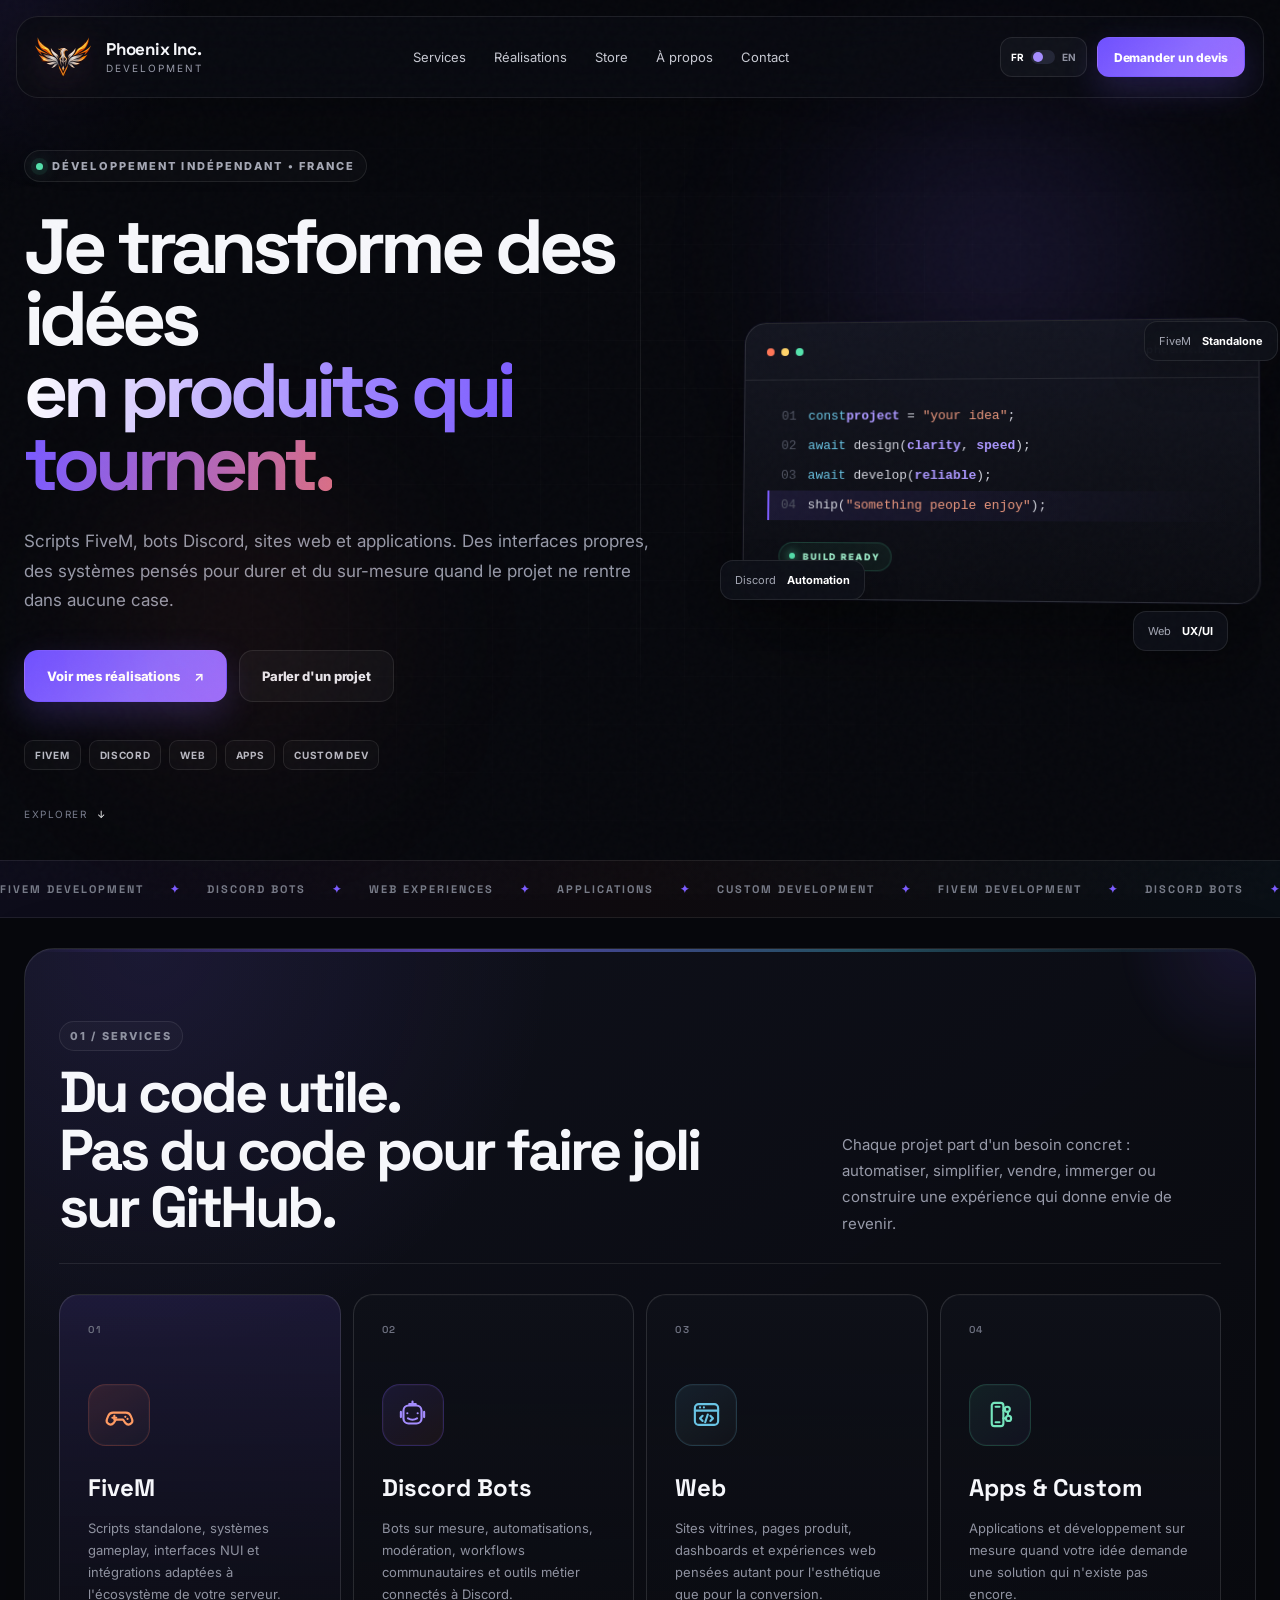
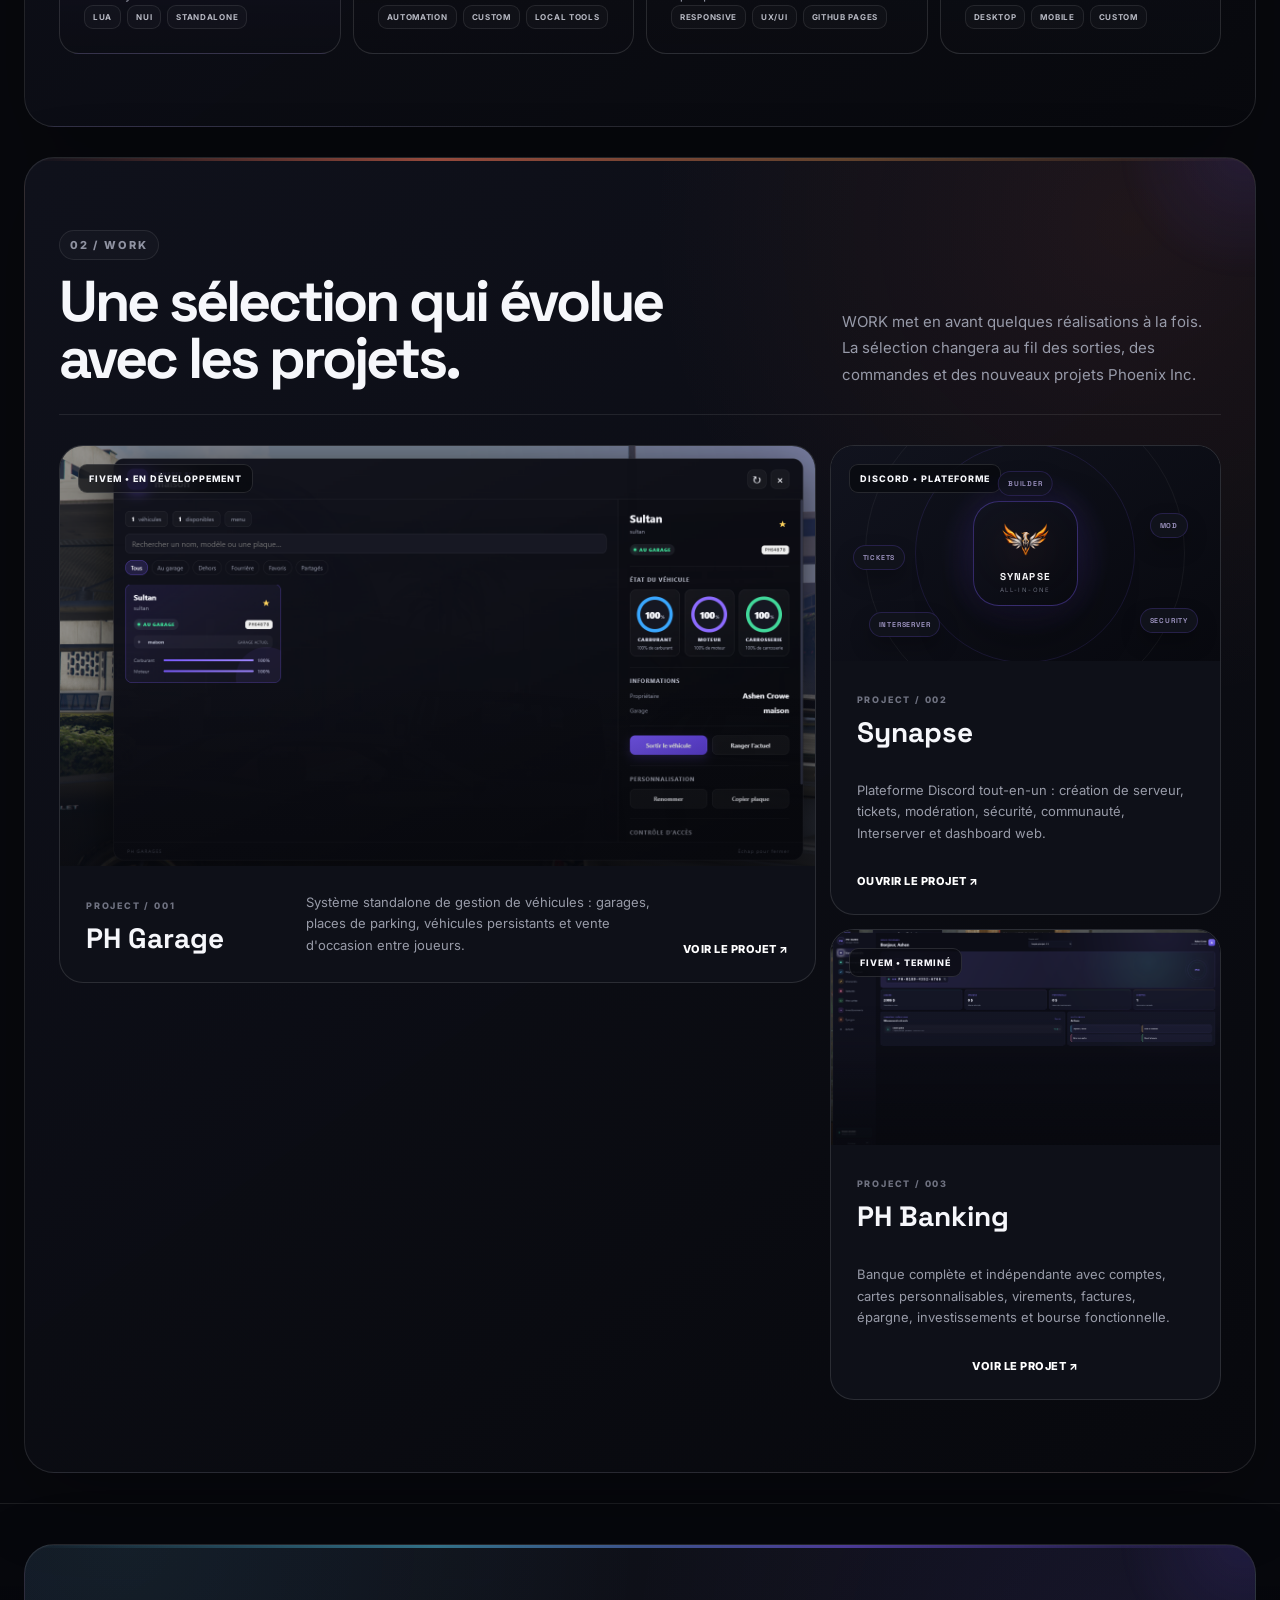
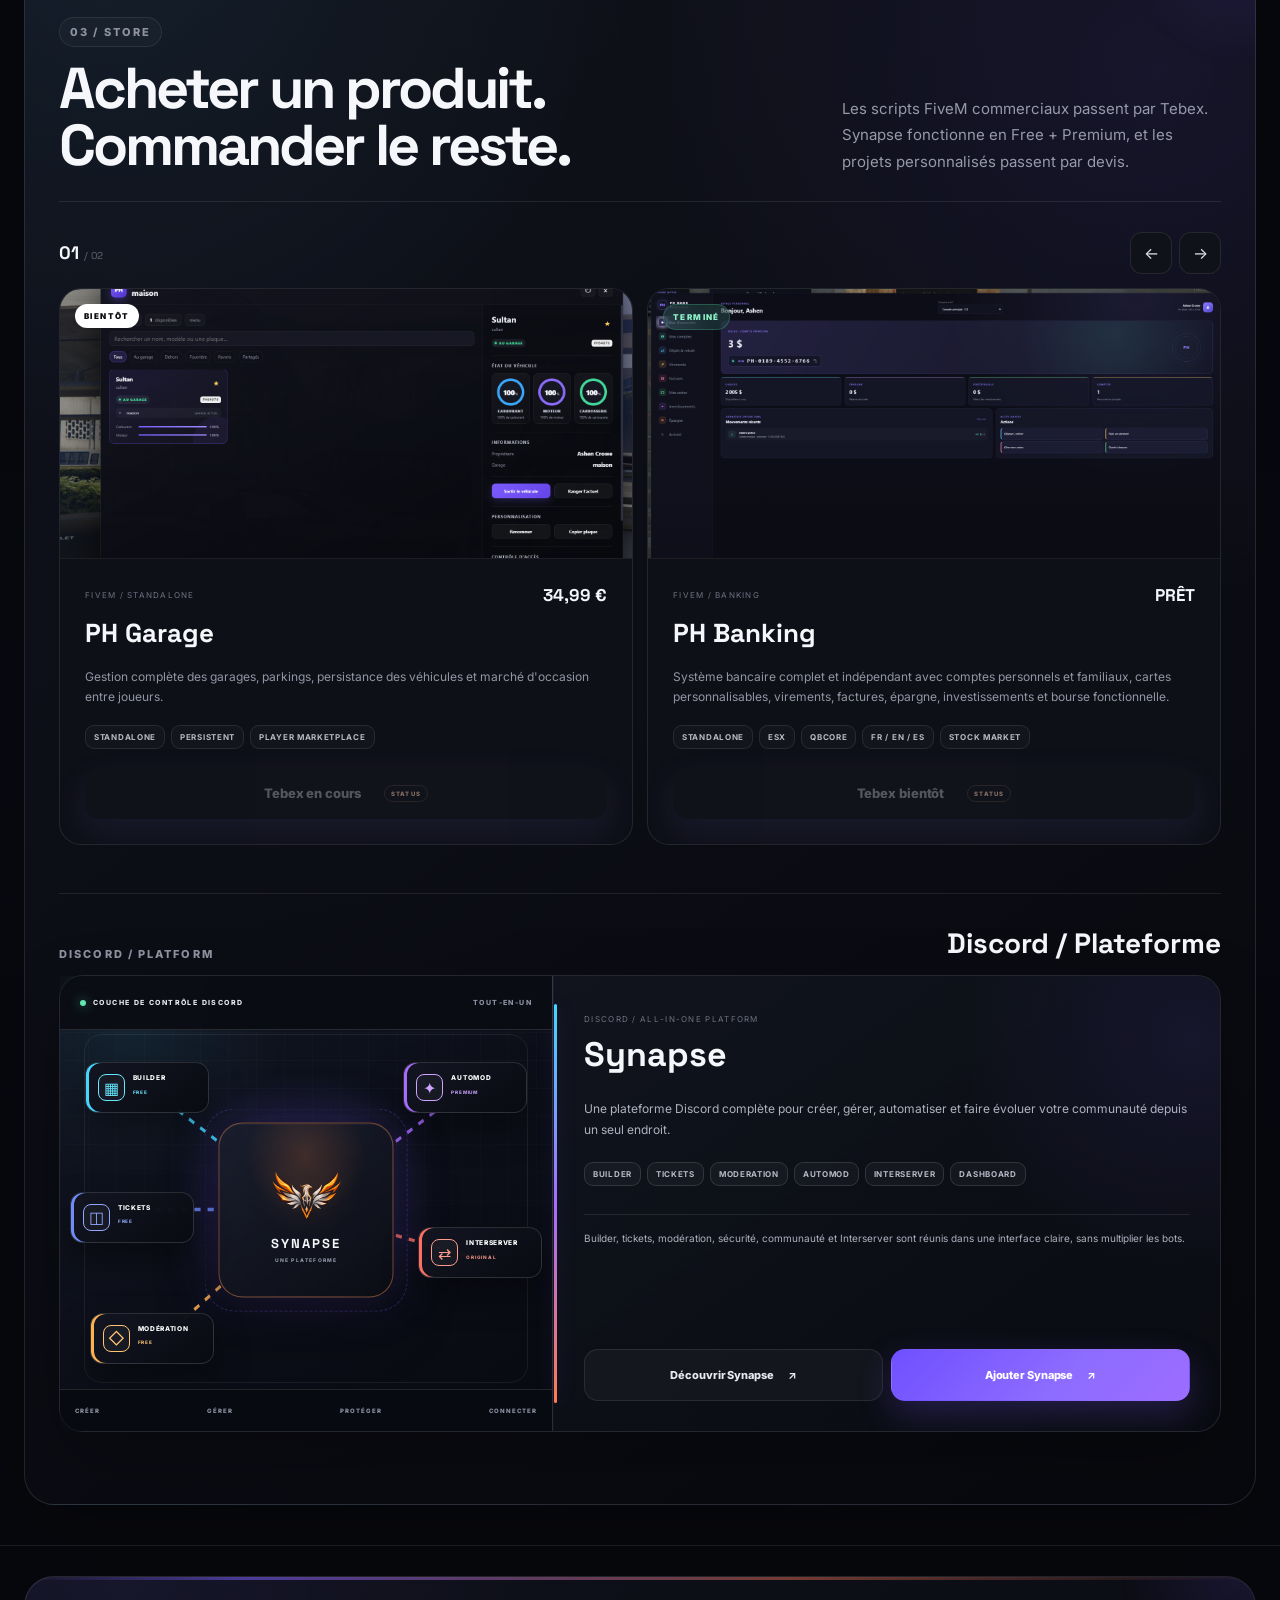
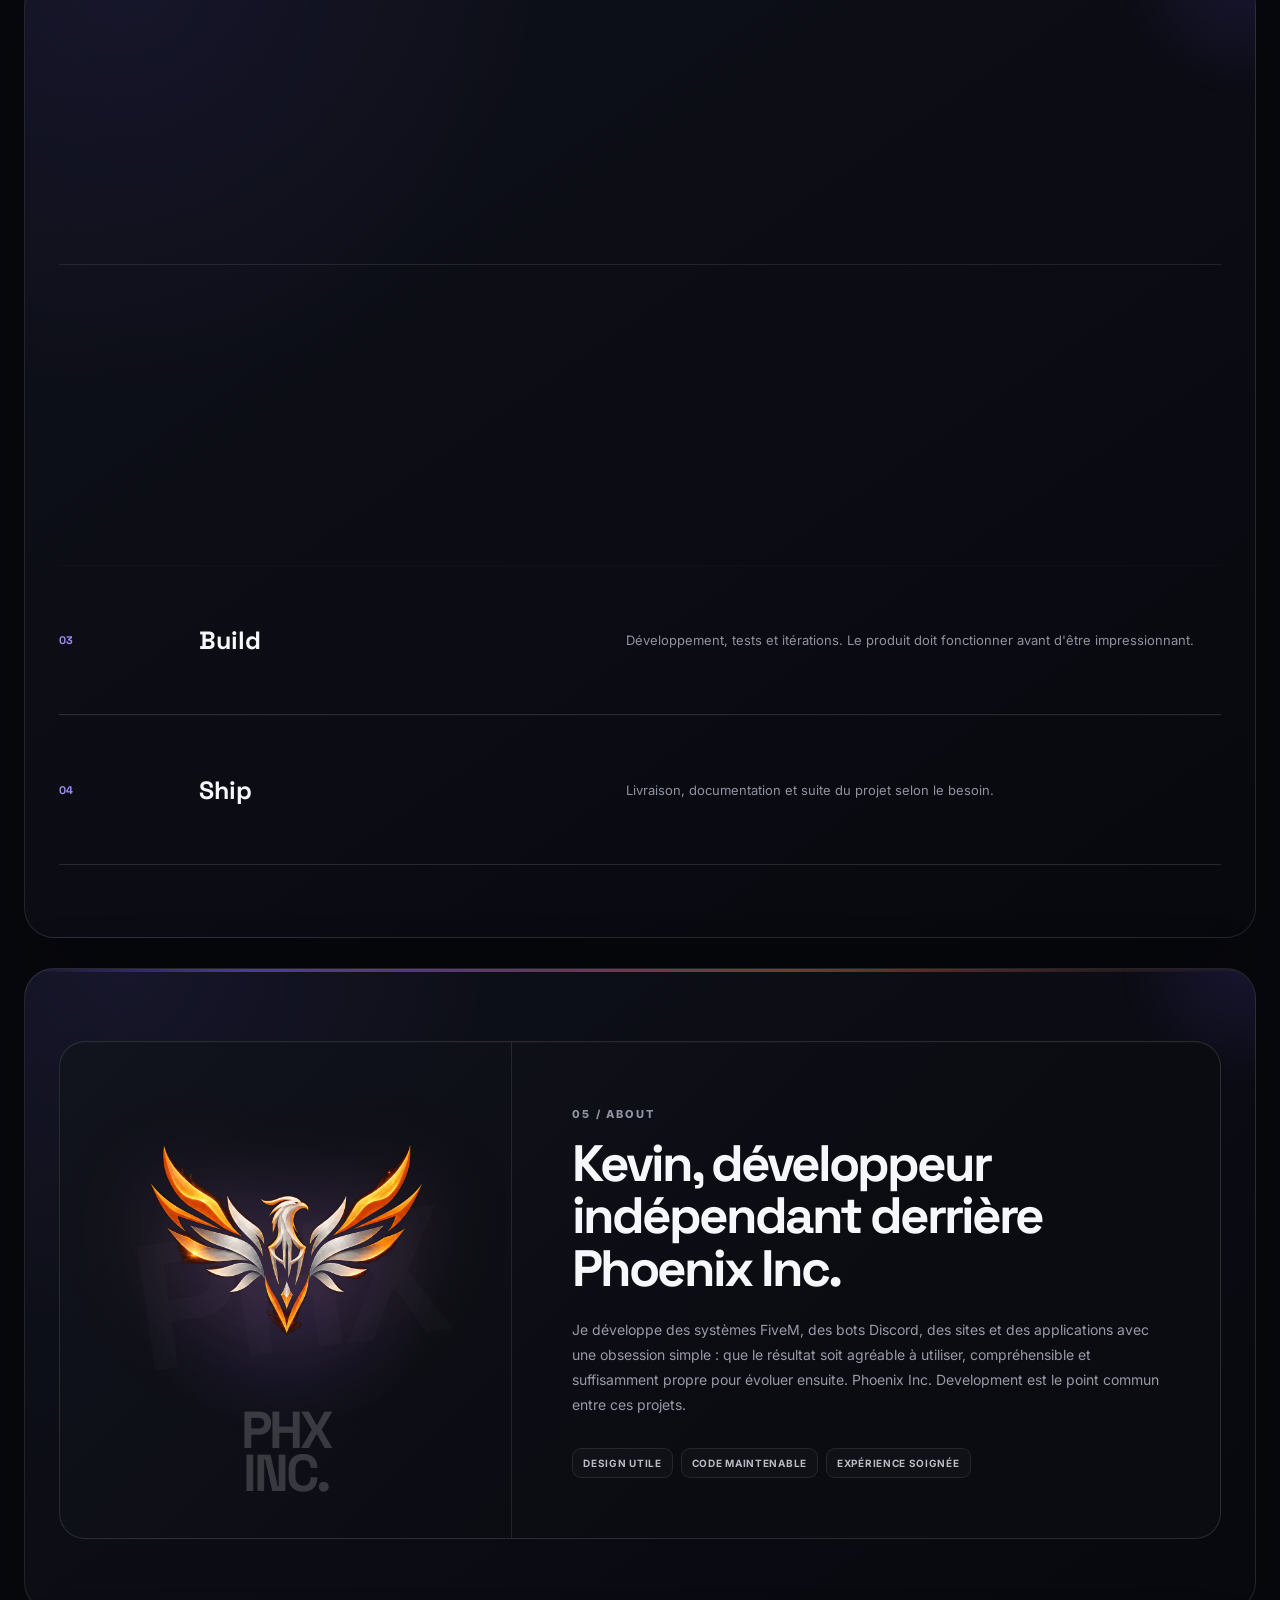
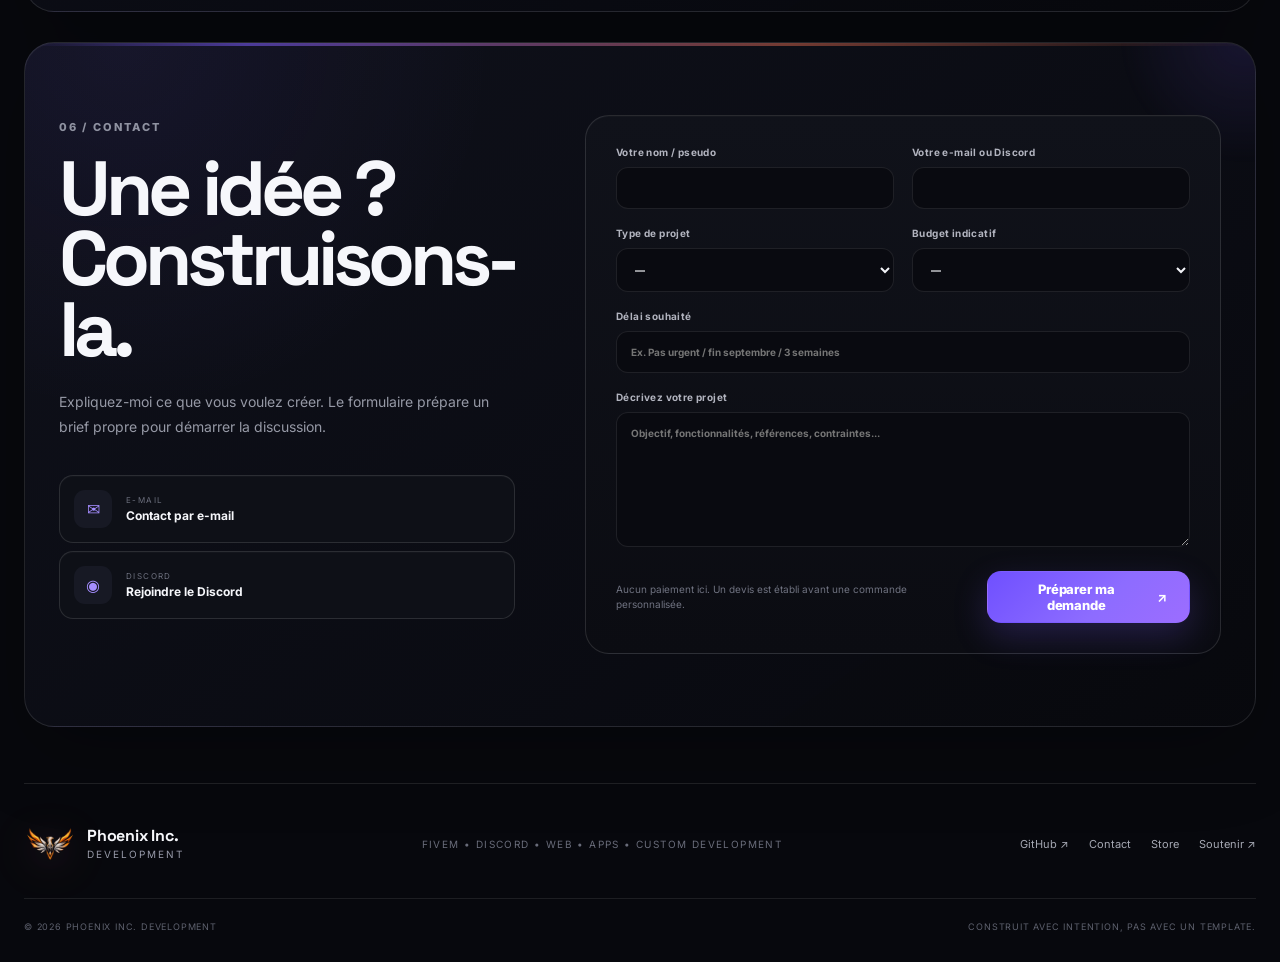
==== commit 4f7cf729: "Add files via upload" ====
--- a/index.html
+++ b/index.html
@@ -1 +1 @@
-<!DOCTYPE html><html lang="fr"><head><meta charset="UTF-8" /><meta name="viewport" content="width=device-width, initial-scale=1.0" /><meta name="theme-color" content="#07080d" /><link rel="icon" href="./assets/favicon.ico" sizes="any" /><link rel="icon" href="./assets/favicon.svg" type="image/svg+xml" /><link rel="icon" href="./assets/favicon-32.png" sizes="32x32" type="image/png" /><link rel="icon" href="./assets/favicon-16.png" sizes="16x16" type="image/png" /><link rel="apple-touch-icon" href="./assets/apple-touch-icon.png" /><link rel="manifest" href="./assets/site.webmanifest" /><meta name="description" content="Phoenix Inc. Development — scripts FiveM, bots Discord, sites web, applications et développement sur mesure." /><title>Phoenix Inc. Development</title><link rel="preconnect" href="https://fonts.googleapis.com" /><link rel="preconnect" href="https://fonts.gstatic.com" crossorigin /><link href="https://fonts.googleapis.com/css2?family=Inter:wght@400;500;600;700;800;900&family=Space+Grotesk:wght@500;600;700&display=swap" rel="stylesheet" /><link rel="stylesheet" href="styles.css" /></head><body><div class="noise" aria-hidden="true"></div><div class="cursor-glow" aria-hidden="true"></div><header class="site-header" id="top"><a class="brand" href="#top" aria-label="Phoenix Inc. Development"><img src="./assets/logo-phoenix-ph.png" alt="" width="46" height="46" /><span class="brand-copy"><b>Phoenix Inc.</b><small>Development</small></span></a><nav class="nav" aria-label="Navigation principale"><a href="#services" data-i18n="nav.services">Services</a><a href="#work" data-i18n="nav.work">Réalisations</a><a href="#store" data-i18n="nav.store">Store</a><a href="#about" data-i18n="nav.about">À propos</a><a href="#contact" data-i18n="nav.contact">Contact</a></nav><div class="header-actions"><button class="lang-switch" type="button" data-lang-toggle aria-label="Switch language"><span>FR</span><i></i><span>EN</span></button><a class="button button-small button-primary" href="#contact" data-i18n="nav.quote">Demander un devis</a><button class="menu-toggle" aria-label="Menu" aria-expanded="false"><span></span><span></span></button></div></header><main><section class="hero section-shell"><div class="hero-orb orb-a"></div><div class="hero-orb orb-b"></div><div class="hero-grid" aria-hidden="true"></div><div class="hero-copy reveal"><div class="eyebrow"><span class="status-dot"></span><span data-i18n="hero.eyebrow">Développement indépendant • France</span></div><h1><span data-i18n="hero.line1">Je transforme des idées</span><br><span class="gradient-text" data-i18n="hero.line2">en produits qui tournent.</span></h1><p data-i18n="hero.copy">Scripts FiveM, bots Discord, sites web et applications. Des interfaces propres, des systèmes pensés pour durer et du sur-mesure quand le projet ne rentre dans aucune case.</p><div class="hero-actions"><a class="button button-primary" href="#work"><span data-i18n="hero.ctaWork">Voir mes réalisations</span><b>↗</b></a><a class="button button-ghost" href="#contact" data-i18n="hero.ctaQuote">Parler d'un projet</a></div><div class="hero-tags" aria-label="Compétences principales"><span>FiveM</span><span>Discord</span><span>Web</span><span>Apps</span><span>Custom Dev</span></div></div><div class="hero-visual reveal" data-delay="120"><div class="code-window floating-card"><div class="window-top"><span></span><span></span><span></span><b>phoenix.build()</b></div><div class="terminal-line"><i>01</i><span class="terminal-muted">const</span><strong>project</strong> = <em>"your idea"</em>;</div><div class="terminal-line"><i>02</i><span class="terminal-muted">await</span> design(<strong>clarity</strong>, <strong>speed</strong>);</div><div class="terminal-line"><i>03</i><span class="terminal-muted">await</span> develop(<strong>reliable</strong>);</div><div class="terminal-line active"><i>04</i>ship(<em>"something people enjoy"</em>);</div><div class="build-pill"><span></span> BUILD READY</div></div><div class="skill-chip chip-one">FiveM <b>Standalone</b></div><div class="skill-chip chip-two">Discord <b>Automation</b></div><div class="skill-chip chip-three">Web <b>UX/UI</b></div></div><a href="#services" class="scroll-hint"><span data-i18n="hero.scroll">Explorer</span><i>↓</i></a></section><section class="marquee" aria-label="Services"><div class="marquee-track"><span>FIVEM DEVELOPMENT</span><i>✦</i><span>DISCORD BOTS</span><i>✦</i><span>WEB EXPERIENCES</span><i>✦</i><span>APPLICATIONS</span><i>✦</i><span>CUSTOM DEVELOPMENT</span><i>✦</i><span>FIVEM DEVELOPMENT</span><i>✦</i><span>DISCORD BOTS</span><i>✦</i><span>WEB EXPERIENCES</span><i>✦</i><span>APPLICATIONS</span><i>✦</i><span>CUSTOM DEVELOPMENT</span><i>✦</i></div></section><section class="section section-shell" id="services"><div class="section-heading reveal"><div><span class="kicker">01 / SERVICES</span><h2 data-i18n="services.title">Du code utile.<br>Pas du code pour faire joli sur GitHub.</h2></div><p data-i18n="services.copy">Chaque projet part d'un besoin concret : automatiser, simplifier, vendre, immerger ou construire une expérience qui donne envie de revenir.</p></div><div class="services-grid"><article class="service-card reveal featured-service service-fivem"><div class="service-index">01</div><div class="service-icon" aria-hidden="true"><svg viewBox="0 0 24 24"><path d="M7 10.5h10a4 4 0 0 1 3.7 2.5l1.1 2.8a3 3 0 0 1-5.2 2.8L14.8 16h-5.6l-1.8 2.6a3 3 0 0 1-5.2-2.8L3.3 13A4 4 0 0 1 7 10.5Z"/><path d="M8 13v3M6.5 14.5h3M16.5 13.8h.01M18.2 15.4h.01"/></svg></div><h3>FiveM</h3><p data-i18n="services.fivem">Scripts standalone, systèmes gameplay, interfaces NUI et intégrations adaptées à l'écosystème de votre serveur.</p><div class="service-meta"><span>Lua</span><span>NUI</span><span>Standalone</span></div></article><article class="service-card reveal service-discord" data-delay="80"><div class="service-index">02</div><div class="service-icon" aria-hidden="true"><svg viewBox="0 0 24 24"><path d="M12 4V2M9.5 4h5"/><rect x="5" y="5" width="14" height="14" rx="4"/><path d="M8 11h.01M16 11h.01M8.5 15c2.2 1.3 4.8 1.3 7 0M3 10v4M21 10v4"/></svg></div><h3>Discord Bots</h3><p data-i18n="services.discord">Bots sur mesure, automatisations, modération, workflows communautaires et outils métier connectés à Discord.</p><div class="service-meta"><span>Automation</span><span>Custom</span><span>Local Tools</span></div></article><article class="service-card reveal service-web" data-delay="160"><div class="service-index">03</div><div class="service-icon" aria-hidden="true"><svg viewBox="0 0 24 24"><rect x="3" y="4" width="18" height="16" rx="3"/><path d="M3 9h18M7 6.5h.01M10 6.5h.01M9 13l-2 2 2 2M15 13l2 2-2 2M13 12l-2 6"/></svg></div><h3>Web</h3><p data-i18n="services.web">Sites vitrines, pages produit, dashboards et expériences web pensées autant pour l'esthétique que pour la conversion.</p><div class="service-meta"><span>Responsive</span><span>UX/UI</span><span>GitHub Pages</span></div></article><article class="service-card reveal service-custom" data-delay="240"><div class="service-index">04</div><div class="service-icon" aria-hidden="true"><svg viewBox="0 0 24 24"><rect x="6" y="3" width="9" height="18" rx="2"/><path d="M9 6h3M9 18h3"/><circle cx="18" cy="8" r="2"/><circle cx="19" cy="15" r="2"/><path d="M15 9l1.4-.5M15 15l2-.1M18.5 10v3"/></svg></div><h3>Apps & Custom</h3><p data-i18n="services.custom">Applications et développement sur mesure quand votre idée demande une solution qui n'existe pas encore.</p><div class="service-meta"><span>Desktop</span><span>Mobile</span><span>Custom</span></div></article></div></section><section class="section section-shell work-section" id="work"><div class="section-heading reveal"><div><span class="kicker">02 / WORK</span><h2 data-i18n="work.title">Une sélection qui évolue<br>avec les projets.</h2></div><p data-i18n="work.copy">WORK met en avant quelques réalisations à la fois. La sélection changera au fil des sorties, des commandes et des nouveaux projets Phoenix Inc.</p></div><div class="project-grid"><article class="project-card project-wide reveal" data-project="garage"><div class="project-media"><img src="assets/ph-garage-ui.png" alt="Interface de PH Garage" loading="lazy"><div class="media-vignette"></div><div class="project-badge" data-i18n="work.garageBadge">FiveM • En développement</div></div><div class="project-info"><div><span class="project-number">PROJECT / 001</span><h3>PH Garage</h3></div><p data-i18n="work.garage">Système standalone de gestion de véhicules : garages, places de parking, véhicules persistants et vente d'occasion entre joueurs.</p><button class="text-link" type="button" data-open-project="garage"><span data-i18n="work.details">Voir le projet</span> ↗</button></div></article><div class="project-side-stack"><article class="project-card reveal" data-delay="100" data-project="synapsebot"><div class="project-media bot-media synapse-media"><div class="synapse-suite-visual" aria-hidden="true"><div class="suite-core"><img src="./assets/logo-phoenix-ph.png" alt="" /><span>SYNAPSE</span><small>ALL-IN-ONE</small></div><span class="suite-module m1">BUILDER</span><span class="suite-module m2">TICKETS</span><span class="suite-module m3">MOD</span><span class="suite-module m4">SECURITY</span><span class="suite-module m5">INTERSERVER</span><i class="suite-ring r1"></i><i class="suite-ring r2"></i></div><div class="project-badge">Discord • Plateforme</div></div><div class="project-info stacked"><div><span class="project-number">PROJECT / 002</span><h3>Synapse</h3></div><p data-i18n="work.bot">Plateforme Discord tout-en-un : création de serveur, tickets, modération, sécurité, communauté, Interserver et dashboard web.</p><a class="text-link" href="synapse-bot.html"><span data-i18n="work.open">Ouvrir le projet</span> ↗</a></div></article><article class="project-card reveal" data-delay="160" data-project="banking"><div class="project-media banking-project-media"><img src="assets/ph-banking-ui.png" alt="Interface de PH Banking" loading="lazy"><div class="media-vignette"></div><div class="project-badge" data-i18n="work.completedBadge">FiveM • Terminé</div></div><div class="project-info stacked"><div><span class="project-number">PROJECT / 003</span><h3>PH Banking</h3></div><p data-i18n="work.banking">Banque complète et indépendante avec comptes, cartes personnalisables, virements, factures, épargne, investissements et bourse fonctionnelle.</p><button class="text-link" type="button" data-open-project="banking"><span data-i18n="work.details">Voir le projet</span> ↗</button></div></article></div></div></section><section class="section store-section" id="store"><div class="section-shell"><div class="section-heading reveal"><div><span class="kicker">03 / STORE</span><h2 data-i18n="store.title">Acheter un produit.<br>Commander le reste.</h2></div><p data-i18n="store.copy">Les scripts FiveM commerciaux passent par Tebex. Synapse dispose de sa propre page dédiée, et les projets personnalisés passent par devis.</p></div><div class="script-carousel reveal" data-script-carousel><div class="carousel-toolbar"><div class="carousel-count"><strong>01</strong><span>/ 02</span></div><div class="carousel-controls"><button type="button" data-carousel-prev aria-label="Previous scripts">←</button><button type="button" data-carousel-next aria-label="Next scripts">→</button></div></div><div class="script-track two-products" data-carousel-track><article class="script-product script-product-featured"><div class="script-visual script-garage"><img src="assets/ph-garage-ui.png" alt="PH Garage" loading="lazy"><span class="script-state" data-i18n="store.soon">BIENTÔT</span></div><div class="script-copy"><div class="script-top"><small>FIVEM / STANDALONE</small><strong data-price>34,99 €</strong></div><h3>PH Garage</h3><p data-i18n="store.garageCopy">Gestion complète des garages, parkings, persistance des véhicules et marché d'occasion entre joueurs.</p><div class="product-tags"><span>Standalone</span><span>Persistent</span><span>Player Marketplace</span></div><a class="button button-primary config-button" data-config-link="tebexUrl" data-empty-label-fr="Tebex en cours" data-empty-label-en="Tebex coming soon"><span data-i18n="store.buy">Acheter sur Tebex</span><b>↗</b></a></div></article><article class="script-product script-product-featured"><div class="script-visual banking-shot"><img src="assets/ph-banking-ui.png" alt="PH Banking" loading="lazy"><span class="script-state completed" data-i18n="store.completed">TERMINÉ</span></div><div class="script-copy"><div class="script-top"><small>FIVEM / BANKING</small><strong data-i18n="store.ready">PRÊT</strong></div><h3>PH Banking</h3><p data-i18n="store.bankCopy">Système bancaire complet et indépendant avec comptes personnels et familiaux, cartes personnalisables, virements, factures, épargne, investissements et bourse fonctionnelle.</p><div class="product-tags"><span>Standalone</span><span>ESX</span><span>QBCore</span><span>FR / EN / ES</span><span>Stock Market</span></div><a class="button button-primary config-button" data-config-link="phBankingTebexUrl" data-empty-label-fr="Tebex bientôt" data-empty-label-en="Tebex coming soon"><span data-i18n="store.buy">Acheter sur Tebex</span><b>↗</b></a></div></article></div></div><div class="store-subhead reveal"><span class="kicker">DISCORD / PLATFORM</span><h3 data-i18n="store.discordTitle">Discord / Plateforme</h3></div><div class="discord-products-grid synapse-only-grid"><article class="store-product synapse-suite-product reveal"><div class="synapse-suite-art syn-home-panel syn-home-panel-v4" aria-hidden="true"><div class="home-panel-head"><span><i></i><b data-i18n="syn.homeLayer">COUCHE DE CONTRÔLE DISCORD</b></span><strong data-i18n="syn.homeAll">TOUT-EN-UN</strong></div><div class="home-v4-board"><div class="home-v4-core"><span class="home-v4-core-ring"></span><img src="./assets/logo-phoenix-ph.png" alt="" /><div><b>SYNAPSE</b><small data-i18n="syn.homeOne">UNE PLATEFORME</small></div></div><span class="home-v4-module hm-builder"><i>▦</i><b>BUILDER</b><small>FREE</small></span><span class="home-v4-module hm-tickets"><i>◫</i><b>TICKETS</b><small>FREE</small></span><span class="home-v4-module hm-moderation"><i>◇</i><b>MODÉRATION</b><small>FREE</small></span><span class="home-v4-module hm-automod"><i>✦</i><b>AUTOMOD</b><small>PREMIUM</small></span><span class="home-v4-module hm-inter"><i>⇄</i><b>INTERSERVER</b><small>ORIGINAL</small></span><svg class="home-v4-links" viewBox="0 0 560 330" preserveAspectRatio="none"><path class="l1" d="M280 165 L128 70"/><path class="l2" d="M280 165 L100 165"/><path class="l3" d="M280 165 L135 270"/><path class="l4" d="M280 165 L435 70"/><path class="l5" d="M280 165 L465 208"/></svg></div><div class="home-panel-foot"><span data-i18n="syn.homeBuild">CRÉER</span><span data-i18n="syn.homeManage">GÉRER</span><span data-i18n="syn.homeProtect">PROTÉGER</span><span data-i18n="syn.homeConnect">CONNECTER</span></div></div><div class="store-copy"><div class="store-head"><div><small>DISCORD / ALL-IN-ONE PLATFORM</small><h3>Synapse</h3></div></div><p data-i18n="store.synapseCopy">Une plateforme Discord complète pour créer, gérer, automatiser et faire évoluer votre communauté depuis un seul endroit.</p><div class="product-tags"><span>Builder</span><span>Tickets</span><span>Moderation</span><span>AutoMod</span><span>Interserver</span><span>Dashboard</span></div><p class="store-microcopy" data-i18n="store.synapseMicro">Structure, communauté, sécurité et outils de gestion réunis dans une expérience unique, pensée pour rester simple à utiliser.</p><div class="store-actions"><a class="button button-ghost" href="synapse-bot.html"><span data-i18n="store.synapseDiscover">Découvrir Synapse</span><b>↗</b></a><a class="button button-primary config-button" href="https://discord.com/oauth2/authorize?client_id=317283025669062656" data-config-link="synapseInviteUrl" target="_blank" rel="noopener"><span data-i18n="store.synapseAdd">Ajouter Synapse</span><b>↗</b></a></div></div></article></div></div></section><section class="section section-shell process-section"><div class="section-heading reveal"><div><span class="kicker">04 / PROCESS</span><h2 data-i18n="process.title">Simple côté client.<br>Rigoureux derrière.</h2></div></div><div class="process-list"><div class="process-item reveal"><span>01</span><h3 data-i18n="process.p1t">Brief</h3><p data-i18n="process.p1c">Objectif, contraintes, budget et délai. On définit ce qui compte avant de toucher au code.</p></div><div class="process-item reveal" data-delay="60"><span>02</span><h3 data-i18n="process.p2t">Direction</h3><p data-i18n="process.p2c">Architecture, expérience utilisateur et direction visuelle. On évite les surprises au milieu du projet.</p></div><div class="process-item reveal" data-delay="120"><span>03</span><h3 data-i18n="process.p3t">Build</h3><p data-i18n="process.p3c">Développement, tests et itérations. Le produit doit fonctionner avant d'être impressionnant.</p></div><div class="process-item reveal" data-delay="180"><span>04</span><h3 data-i18n="process.p4t">Ship</h3><p data-i18n="process.p4c">Livraison, documentation et suite du projet selon le besoin.</p></div></div></section><section class="section section-shell about-section" id="about"><div class="about-card reveal"><div class="about-mark"><img src="./assets/logo-phoenix-ph.png" alt="" /><span>PHX<br>INC.</span></div><div class="about-content"><span class="kicker">05 / ABOUT</span><h2 data-i18n="about.title">Kevin, développeur indépendant derrière Phoenix Inc.</h2><p data-i18n="about.copy">Je développe des systèmes FiveM, des bots Discord, des sites et des applications avec une obsession simple : que le résultat soit agréable à utiliser, compréhensible et suffisamment propre pour évoluer ensuite. Phoenix Inc. Development est le point commun entre ces projets.</p><div class="about-values"><span data-i18n="about.v1">Design utile</span><span data-i18n="about.v2">Code maintenable</span><span data-i18n="about.v3">Expérience soignée</span></div></div></div></section><section class="section section-shell contact-section" id="contact"><div class="contact-intro reveal"><span class="kicker">06 / CONTACT</span><h2 data-i18n="contact.title">Une idée ?<br><span class="gradient-text">Construisons-la.</span></h2><p data-i18n="contact.copy">Expliquez-moi ce que vous voulez créer. Le formulaire prépare un brief propre pour démarrer la discussion.</p><div class="contact-methods"><a class="contact-method config-button" data-config-link="contactEmail" data-link-type="email"><span>✉</span><div><small>E-MAIL</small><b data-i18n="contact.email">Contact par e-mail</b></div></a><a class="contact-method config-button" data-config-link="discordUrl" target="_blank" rel="noopener"><span>◉</span><div><small>DISCORD</small><b data-i18n="contact.discord">Rejoindre le Discord</b></div></a></div></div><form class="quote-form reveal" id="quoteForm" novalidate><div class="form-grid"><label><span data-i18n="form.name">Votre nom / pseudo</span><input type="text" name="name" required autocomplete="name" /></label><label><span data-i18n="form.contact">Votre e-mail ou Discord</span><input type="text" name="contact" required /></label><label><span data-i18n="form.type">Type de projet</span><select name="type" required><option value="">—</option><option>FiveM Script</option><option>Discord Bot</option><option>Website</option><option>Application</option><option>Custom Development</option></select></label><label><span data-i18n="form.budget">Budget indicatif</span><select name="budget"><option value="">—</option><option>&lt; 150 €</option><option>150 — 400 €</option><option>400 — 1 000 €</option><option>1 000 € +</option><option data-i18n="form.discuss">À discuter</option></select></label><label class="full"><span data-i18n="form.deadline">Délai souhaité</span><input type="text" name="deadline" data-i18n-placeholder="form.deadlinePlaceholder" placeholder="Ex. Pas urgent / fin septembre / 3 semaines" /></label><label class="full"><span data-i18n="form.message">Décrivez votre projet</span><textarea name="message" rows="6" required data-i18n-placeholder="form.messagePlaceholder" placeholder="Objectif, fonctionnalités, références, contraintes..."></textarea></label></div><div class="form-bottom"><p data-i18n="form.note">Aucun paiement ici. Un devis est établi avant une commande personnalisée.</p><button class="button button-primary" type="submit"><span data-i18n="form.send">Préparer ma demande</span><b>↗</b></button></div></form></section></main><footer class="footer section-shell"><div class="footer-main"><a class="brand" href="#top"><img src="./assets/logo-phoenix-ph.png" alt="" width="46" height="46"><span class="brand-copy"><b>Phoenix Inc.</b><small>Development</small></span></a><p data-i18n="footer.tagline">FiveM • Discord • Web • Apps • Custom Development</p><div class="footer-links"><a data-config-link="githubUrl" target="_blank" rel="noopener">GitHub ↗</a><a href="#contact">Contact</a><a href="#store">Store</a><a class="config-button" data-config-link="synapseSupportUrl" data-empty-label-fr="Soutien bientôt disponible" data-empty-label-en="Support coming soon" target="_blank" rel="noopener"><span data-i18n="footer.support">Soutenir</span> ↗</a></div></div><div class="footer-bottom"><span>© <span id="year"></span> Phoenix Inc. Development</span><span data-i18n="footer.made">Built with intent, not templates.</span></div></footer><div class="project-modal" id="projectModal" data-project-modal="garage" aria-hidden="true" role="dialog" aria-modal="true" aria-labelledby="modalTitle"><button class="modal-backdrop" data-close-modal aria-label="Fermer"></button><div class="modal-panel"><button class="modal-close" data-close-modal aria-label="Fermer">×</button><div class="modal-media"><img src="assets/ph-garage-ui.png" alt="PH Garage UI" /></div><div class="modal-content"><span class="kicker">PROJECT / 001</span><h2 id="modalTitle">PH Garage</h2><p data-i18n="modal.garage">PH Garage est un système FiveM standalone centré sur la gestion des véhicules. Il permet de créer des garages, de définir des places de parking avec positionnement précis, de conserver les véhicules dans le monde et de mettre en place des zones de vente de véhicules d'occasion entre joueurs.</p><div class="modal-features"><span>Garage Creator</span><span>Parking Creator</span><span>Persistent Vehicles</span><span>Player Marketplace</span><span>Standalone</span></div><p class="modal-note" data-i18n="modal.note">La fiche complète accueillera les médias, compatibilités, documentation et lien Tebex une fois le produit finalisé.</p></div></div></div><div class="project-modal" data-project-modal="banking" aria-hidden="true" role="dialog" aria-modal="true" aria-labelledby="bankingModalTitle"><button class="modal-backdrop" data-close-modal aria-label="Fermer"></button><div class="modal-panel"><button class="modal-close" data-close-modal aria-label="Fermer">×</button><div class="modal-media banking-modal-media"><img src="assets/ph-banking-ui.png" alt="PH Banking UI" /></div><div class="modal-content"><span class="kicker">PROJECT / 003</span><h2 id="bankingModalTitle">PH Banking</h2><p data-i18n="modal.banking">PH Banking est un système bancaire complet conçu nativement en standalone. Il fonctionne automatiquement en Standalone, ESX et QBCore, et reste facilement adaptable à l’économie du serveur. Il intègre comptes personnels et familiaux, cartes personnalisables, virements, factures, épargne, investissements, historique d’activité et une bourse fonctionnelle.</p><div class="modal-features"><span>Standalone</span><span>ESX</span><span>QBCore</span><span>FR / EN / ES</span><span>Stock Market</span><span>Custom Cards</span></div><p class="modal-note" data-i18n="modal.bankingNote">Le produit est terminé. Le prix et le lien Tebex seront ajoutés dès que sa publication commerciale sera prête.</p></div></div></div><div class="toast" id="toast" role="status"></div><script src="config.js"></script><script src="app.js"></script></body></html>+<!DOCTYPE html><html lang="fr"><head><meta charset="UTF-8" /><meta name="viewport" content="width=device-width, initial-scale=1.0" /><meta name="theme-color" content="#07080d" /><link rel="icon" href="./assets/favicon.ico" sizes="any" /><link rel="icon" href="./assets/favicon.svg" type="image/svg+xml" /><link rel="icon" href="./assets/favicon-32.png" sizes="32x32" type="image/png" /><link rel="icon" href="./assets/favicon-16.png" sizes="16x16" type="image/png" /><link rel="apple-touch-icon" href="./assets/apple-touch-icon.png" /><link rel="manifest" href="./assets/site.webmanifest" /><meta name="description" content="Phoenix Inc. Development — scripts FiveM, bots Discord, sites web, applications et développement sur mesure." /><title>Phoenix Inc. Development</title><link rel="preconnect" href="https://fonts.googleapis.com" /><link rel="preconnect" href="https://fonts.gstatic.com" crossorigin /><link href="https://fonts.googleapis.com/css2?family=Inter:wght@400;500;600;700;800;900&family=Space+Grotesk:wght@500;600;700&display=swap" rel="stylesheet" /><link rel="stylesheet" href="styles.css" /></head><body class="home-page"><div class="noise" aria-hidden="true"></div><div class="cursor-glow" aria-hidden="true"></div><header class="site-header" id="top"><a class="brand" href="#top" aria-label="Phoenix Inc. Development"><img src="./assets/logo-phoenix-ph.png" alt="" width="46" height="46" /><span class="brand-copy"><b>Phoenix Inc.</b><small>Development</small></span></a><nav class="nav" aria-label="Navigation principale"><a href="#services" data-i18n="nav.services">Services</a><a href="#work" data-i18n="nav.work">Réalisations</a><a href="#store" data-i18n="nav.store">Store</a><a href="#about" data-i18n="nav.about">À propos</a><a href="#contact" data-i18n="nav.contact">Contact</a></nav><div class="header-actions"><button class="lang-switch" type="button" data-lang-toggle aria-label="Switch language"><span>FR</span><i></i><span>EN</span></button><a class="button button-small button-primary" href="#contact" data-i18n="nav.quote">Demander un devis</a><button class="menu-toggle" aria-label="Menu" aria-expanded="false"><span></span><span></span></button></div></header><main><section class="hero section-shell"><div class="hero-orb orb-a"></div><div class="hero-orb orb-b"></div><div class="hero-grid" aria-hidden="true"></div><div class="hero-copy reveal"><div class="eyebrow"><span class="status-dot"></span><span data-i18n="hero.eyebrow">Développement indépendant • France</span></div><h1><span data-i18n="hero.line1">Je transforme des idées</span><br><span class="gradient-text" data-i18n="hero.line2">en produits qui tournent.</span></h1><p data-i18n="hero.copy">Scripts FiveM, bots Discord, sites web et applications. Des interfaces propres, des systèmes pensés pour durer et du sur-mesure quand le projet ne rentre dans aucune case.</p><div class="hero-actions"><a class="button button-primary" href="#work"><span data-i18n="hero.ctaWork">Voir mes réalisations</span><b>↗</b></a><a class="button button-ghost" href="#contact" data-i18n="hero.ctaQuote">Parler d'un projet</a></div><div class="hero-tags" aria-label="Compétences principales"><span>FiveM</span><span>Discord</span><span>Web</span><span>Apps</span><span>Custom Dev</span></div></div><div class="hero-visual reveal" data-delay="120"><div class="code-window floating-card"><div class="window-top"><span></span><span></span><span></span><b>phoenix.build()</b></div><div class="terminal-line"><i>01</i><span class="terminal-muted">const</span><strong>project</strong> = <em>"your idea"</em>;</div><div class="terminal-line"><i>02</i><span class="terminal-muted">await</span> design(<strong>clarity</strong>, <strong>speed</strong>);</div><div class="terminal-line"><i>03</i><span class="terminal-muted">await</span> develop(<strong>reliable</strong>);</div><div class="terminal-line active"><i>04</i>ship(<em>"something people enjoy"</em>);</div><div class="build-pill"><span></span> BUILD READY</div></div><div class="skill-chip chip-one">FiveM <b>Standalone</b></div><div class="skill-chip chip-two">Discord <b>Automation</b></div><div class="skill-chip chip-three">Web <b>UX/UI</b></div></div><a href="#services" class="scroll-hint"><span data-i18n="hero.scroll">Explorer</span><i>↓</i></a></section><section class="marquee" aria-label="Services"><div class="marquee-track"><span>FIVEM DEVELOPMENT</span><i>✦</i><span>DISCORD BOTS</span><i>✦</i><span>WEB EXPERIENCES</span><i>✦</i><span>APPLICATIONS</span><i>✦</i><span>CUSTOM DEVELOPMENT</span><i>✦</i><span>FIVEM DEVELOPMENT</span><i>✦</i><span>DISCORD BOTS</span><i>✦</i><span>WEB EXPERIENCES</span><i>✦</i><span>APPLICATIONS</span><i>✦</i><span>CUSTOM DEVELOPMENT</span><i>✦</i></div></section><section class="section section-shell" id="services"><div class="section-heading reveal"><div><span class="kicker">01 / SERVICES</span><h2 data-i18n="services.title">Du code utile.<br>Pas du code pour faire joli sur GitHub.</h2></div><p data-i18n="services.copy">Chaque projet part d'un besoin concret : automatiser, simplifier, vendre, immerger ou construire une expérience qui donne envie de revenir.</p></div><div class="services-grid"><article class="service-card reveal featured-service service-fivem"><div class="service-index">01</div><div class="service-icon" aria-hidden="true"><svg viewBox="0 0 24 24"><path d="M7 10.5h10a4 4 0 0 1 3.7 2.5l1.1 2.8a3 3 0 0 1-5.2 2.8L14.8 16h-5.6l-1.8 2.6a3 3 0 0 1-5.2-2.8L3.3 13A4 4 0 0 1 7 10.5Z"/><path d="M8 13v3M6.5 14.5h3M16.5 13.8h.01M18.2 15.4h.01"/></svg></div><h3>FiveM</h3><p data-i18n="services.fivem">Scripts standalone, systèmes gameplay, interfaces NUI et intégrations adaptées à l'écosystème de votre serveur.</p><div class="service-meta"><span>Lua</span><span>NUI</span><span>Standalone</span></div></article><article class="service-card reveal service-discord" data-delay="80"><div class="service-index">02</div><div class="service-icon" aria-hidden="true"><svg viewBox="0 0 24 24"><path d="M12 4V2M9.5 4h5"/><rect x="5" y="5" width="14" height="14" rx="4"/><path d="M8 11h.01M16 11h.01M8.5 15c2.2 1.3 4.8 1.3 7 0M3 10v4M21 10v4"/></svg></div><h3>Discord Bots</h3><p data-i18n="services.discord">Bots sur mesure, automatisations, modération, workflows communautaires et outils métier connectés à Discord.</p><div class="service-meta"><span>Automation</span><span>Custom</span><span>Local Tools</span></div></article><article class="service-card reveal service-web" data-delay="160"><div class="service-index">03</div><div class="service-icon" aria-hidden="true"><svg viewBox="0 0 24 24"><rect x="3" y="4" width="18" height="16" rx="3"/><path d="M3 9h18M7 6.5h.01M10 6.5h.01M9 13l-2 2 2 2M15 13l2 2-2 2M13 12l-2 6"/></svg></div><h3>Web</h3><p data-i18n="services.web">Sites vitrines, pages produit, dashboards et expériences web pensées autant pour l'esthétique que pour la conversion.</p><div class="service-meta"><span>Responsive</span><span>UX/UI</span><span>GitHub Pages</span></div></article><article class="service-card reveal service-custom" data-delay="240"><div class="service-index">04</div><div class="service-icon" aria-hidden="true"><svg viewBox="0 0 24 24"><rect x="6" y="3" width="9" height="18" rx="2"/><path d="M9 6h3M9 18h3"/><circle cx="18" cy="8" r="2"/><circle cx="19" cy="15" r="2"/><path d="M15 9l1.4-.5M15 15l2-.1M18.5 10v3"/></svg></div><h3>Apps & Custom</h3><p data-i18n="services.custom">Applications et développement sur mesure quand votre idée demande une solution qui n'existe pas encore.</p><div class="service-meta"><span>Desktop</span><span>Mobile</span><span>Custom</span></div></article></div></section><section class="section section-shell work-section" id="work"><div class="section-heading reveal"><div><span class="kicker">02 / WORK</span><h2 data-i18n="work.title">Une sélection qui évolue<br>avec les projets.</h2></div><p data-i18n="work.copy">WORK met en avant quelques réalisations à la fois. La sélection changera au fil des sorties, des commandes et des nouveaux projets Phoenix Inc.</p></div><div class="project-grid"><article class="project-card project-wide reveal" data-project="garage"><div class="project-media"><img src="assets/ph-garage-ui.png" alt="Interface de PH Garage" loading="lazy"><div class="media-vignette"></div><div class="project-badge" data-i18n="work.garageBadge">FiveM • En développement</div></div><div class="project-info"><div><span class="project-number">PROJECT / 001</span><h3>PH Garage</h3></div><p data-i18n="work.garage">Système standalone de gestion de véhicules : garages, places de parking, véhicules persistants et vente d'occasion entre joueurs.</p><button class="text-link" type="button" data-open-project="garage"><span data-i18n="work.details">Voir le projet</span> ↗</button></div></article><div class="project-side-stack"><article class="project-card reveal" data-delay="100" data-project="synapsebot"><div class="project-media bot-media synapse-media"><div class="synapse-suite-visual" aria-hidden="true"><div class="suite-core"><img src="./assets/logo-phoenix-ph.png" alt="" /><span>SYNAPSE</span><small>ALL-IN-ONE</small></div><span class="suite-module m1">BUILDER</span><span class="suite-module m2">TICKETS</span><span class="suite-module m3">MOD</span><span class="suite-module m4">SECURITY</span><span class="suite-module m5">INTERSERVER</span><i class="suite-ring r1"></i><i class="suite-ring r2"></i></div><div class="project-badge">Discord • Plateforme</div></div><div class="project-info stacked"><div><span class="project-number">PROJECT / 002</span><h3>Synapse</h3></div><p data-i18n="work.bot">Plateforme Discord tout-en-un : création de serveur, tickets, modération, sécurité, communauté, Interserver et dashboard web.</p><a class="text-link" href="synapse-bot.html"><span data-i18n="work.open">Ouvrir le projet</span> ↗</a></div></article><article class="project-card reveal" data-delay="160" data-project="banking"><div class="project-media banking-project-media"><img src="assets/ph-banking-ui.png" alt="Interface de PH Banking" loading="lazy"><div class="media-vignette"></div><div class="project-badge" data-i18n="work.completedBadge">FiveM • Terminé</div></div><div class="project-info stacked"><div><span class="project-number">PROJECT / 003</span><h3>PH Banking</h3></div><p data-i18n="work.banking">Banque complète et indépendante avec comptes, cartes personnalisables, virements, factures, épargne, investissements et bourse fonctionnelle.</p><button class="text-link" type="button" data-open-project="banking"><span data-i18n="work.details">Voir le projet</span> ↗</button></div></article></div></div></section><section class="section store-section" id="store"><div class="section-shell"><div class="section-heading reveal"><div><span class="kicker">03 / STORE</span><h2 data-i18n="store.title">Acheter un produit.<br>Commander le reste.</h2></div><p data-i18n="store.copy">Les scripts FiveM commerciaux passent par Tebex. Synapse dispose de sa propre page dédiée, et les projets personnalisés passent par devis.</p></div><div class="script-carousel reveal" data-script-carousel><div class="carousel-toolbar"><div class="carousel-count"><strong>01</strong><span>/ 02</span></div><div class="carousel-controls"><button type="button" data-carousel-prev aria-label="Previous scripts">←</button><button type="button" data-carousel-next aria-label="Next scripts">→</button></div></div><div class="script-track two-products" data-carousel-track><article class="script-product script-product-featured"><div class="script-visual script-garage"><img src="assets/ph-garage-ui.png" alt="PH Garage" loading="lazy"><span class="script-state" data-i18n="store.soon">BIENTÔT</span></div><div class="script-copy"><div class="script-top"><small>FIVEM / STANDALONE</small><strong data-price>34,99 €</strong></div><h3>PH Garage</h3><p data-i18n="store.garageCopy">Gestion complète des garages, parkings, persistance des véhicules et marché d'occasion entre joueurs.</p><div class="product-tags"><span>Standalone</span><span>Persistent</span><span>Player Marketplace</span></div><a class="button button-primary config-button" data-config-link="tebexUrl" data-empty-label-fr="Tebex en cours" data-empty-label-en="Tebex coming soon"><span data-i18n="store.buy">Acheter sur Tebex</span><b>↗</b></a></div></article><article class="script-product script-product-featured"><div class="script-visual banking-shot"><img src="assets/ph-banking-ui.png" alt="PH Banking" loading="lazy"><span class="script-state completed" data-i18n="store.completed">TERMINÉ</span></div><div class="script-copy"><div class="script-top"><small>FIVEM / BANKING</small><strong data-i18n="store.ready">PRÊT</strong></div><h3>PH Banking</h3><p data-i18n="store.bankCopy">Système bancaire complet et indépendant avec comptes personnels et familiaux, cartes personnalisables, virements, factures, épargne, investissements et bourse fonctionnelle.</p><div class="product-tags"><span>Standalone</span><span>ESX</span><span>QBCore</span><span>FR / EN / ES</span><span>Stock Market</span></div><a class="button button-primary config-button" data-config-link="phBankingTebexUrl" data-empty-label-fr="Tebex bientôt" data-empty-label-en="Tebex coming soon"><span data-i18n="store.buy">Acheter sur Tebex</span><b>↗</b></a></div></article></div></div><div class="store-subhead reveal"><span class="kicker">DISCORD / PLATFORM</span><h3 data-i18n="store.discordTitle">Discord / Plateforme</h3></div><div class="discord-products-grid synapse-only-grid"><article class="store-product synapse-suite-product reveal"><div class="synapse-suite-art syn-home-panel syn-home-panel-v4" aria-hidden="true"><div class="home-panel-head"><span><i></i><b data-i18n="syn.homeLayer">COUCHE DE CONTRÔLE DISCORD</b></span><strong data-i18n="syn.homeAll">TOUT-EN-UN</strong></div><div class="home-v4-board"><div class="home-v4-core"><span class="home-v4-core-ring"></span><img src="./assets/logo-phoenix-ph.png" alt="" /><div><b>SYNAPSE</b><small data-i18n="syn.homeOne">UNE PLATEFORME</small></div></div><span class="home-v4-module hm-builder"><i>▦</i><b>BUILDER</b><small>FREE</small></span><span class="home-v4-module hm-tickets"><i>◫</i><b>TICKETS</b><small>FREE</small></span><span class="home-v4-module hm-moderation"><i>◇</i><b>MODÉRATION</b><small>FREE</small></span><span class="home-v4-module hm-automod"><i>✦</i><b>AUTOMOD</b><small>PREMIUM</small></span><span class="home-v4-module hm-inter"><i>⇄</i><b>INTERSERVER</b><small>ORIGINAL</small></span><svg class="home-v4-links" viewBox="0 0 560 330" preserveAspectRatio="none"><path class="l1" d="M280 165 L128 70"/><path class="l2" d="M280 165 L100 165"/><path class="l3" d="M280 165 L135 270"/><path class="l4" d="M280 165 L435 70"/><path class="l5" d="M280 165 L465 208"/></svg></div><div class="home-panel-foot"><span data-i18n="syn.homeBuild">CRÉER</span><span data-i18n="syn.homeManage">GÉRER</span><span data-i18n="syn.homeProtect">PROTÉGER</span><span data-i18n="syn.homeConnect">CONNECTER</span></div></div><div class="store-copy"><div class="store-head"><div><small>DISCORD / ALL-IN-ONE PLATFORM</small><h3>Synapse</h3></div></div><p data-i18n="store.synapseCopy">Une plateforme Discord complète pour créer, gérer, automatiser et faire évoluer votre communauté depuis un seul endroit.</p><div class="product-tags"><span>Builder</span><span>Tickets</span><span>Moderation</span><span>AutoMod</span><span>Interserver</span><span>Dashboard</span></div><p class="store-microcopy" data-i18n="store.synapseMicro">Structure, communauté, sécurité et outils de gestion réunis dans une expérience unique, pensée pour rester simple à utiliser.</p><div class="store-actions"><a class="button button-ghost" href="synapse-bot.html"><span data-i18n="store.synapseDiscover">Découvrir Synapse</span><b>↗</b></a><a class="button button-primary config-button" href="https://discord.com/oauth2/authorize?client_id=1535652568150057011" data-config-link="synapseInviteUrl" target="_blank" rel="noopener"><span data-i18n="store.synapseAdd">Ajouter Synapse</span><b>↗</b></a></div></div></article></div></div></section><section class="section section-shell process-section"><div class="section-heading reveal"><div><span class="kicker">04 / PROCESS</span><h2 data-i18n="process.title">Simple côté client.<br>Rigoureux derrière.</h2></div></div><div class="process-list"><div class="process-item reveal"><span>01</span><h3 data-i18n="process.p1t">Brief</h3><p data-i18n="process.p1c">Objectif, contraintes, budget et délai. On définit ce qui compte avant de toucher au code.</p></div><div class="process-item reveal" data-delay="60"><span>02</span><h3 data-i18n="process.p2t">Direction</h3><p data-i18n="process.p2c">Architecture, expérience utilisateur et direction visuelle. On évite les surprises au milieu du projet.</p></div><div class="process-item reveal" data-delay="120"><span>03</span><h3 data-i18n="process.p3t">Build</h3><p data-i18n="process.p3c">Développement, tests et itérations. Le produit doit fonctionner avant d'être impressionnant.</p></div><div class="process-item reveal" data-delay="180"><span>04</span><h3 data-i18n="process.p4t">Ship</h3><p data-i18n="process.p4c">Livraison, documentation et suite du projet selon le besoin.</p></div></div></section><section class="section section-shell about-section" id="about"><div class="about-card reveal"><div class="about-mark"><img src="./assets/logo-phoenix-ph.png" alt="" /><span>PHX<br>INC.</span></div><div class="about-content"><span class="kicker">05 / ABOUT</span><h2 data-i18n="about.title">Kevin, développeur indépendant derrière Phoenix Inc.</h2><p data-i18n="about.copy">Je développe des systèmes FiveM, des bots Discord, des sites et des applications avec une obsession simple : que le résultat soit agréable à utiliser, compréhensible et suffisamment propre pour évoluer ensuite. Phoenix Inc. Development est le point commun entre ces projets.</p><div class="about-values"><span data-i18n="about.v1">Design utile</span><span data-i18n="about.v2">Code maintenable</span><span data-i18n="about.v3">Expérience soignée</span></div></div></div></section><section class="section section-shell contact-section" id="contact"><div class="contact-intro reveal"><span class="kicker">06 / CONTACT</span><h2 data-i18n="contact.title">Une idée ?<br><span class="gradient-text">Construisons-la.</span></h2><p data-i18n="contact.copy">Expliquez-moi ce que vous voulez créer. Le formulaire prépare un brief propre pour démarrer la discussion.</p><div class="contact-methods"><a class="contact-method config-button" data-config-link="contactEmail" data-link-type="email"><span>✉</span><div><small>E-MAIL</small><b data-i18n="contact.email">Contact par e-mail</b></div></a><a class="contact-method config-button" data-config-link="discordUrl" target="_blank" rel="noopener"><span>◉</span><div><small>DISCORD</small><b data-i18n="contact.discord">Rejoindre le Discord</b></div></a></div></div><form class="quote-form reveal" id="quoteForm" novalidate><div class="form-grid"><label><span data-i18n="form.name">Votre nom / pseudo</span><input type="text" name="name" required autocomplete="name" /></label><label><span data-i18n="form.contact">Votre e-mail ou Discord</span><input type="text" name="contact" required /></label><label><span data-i18n="form.type">Type de projet</span><select name="type" required><option value="">—</option><option>FiveM Script</option><option>Discord Bot</option><option>Website</option><option>Application</option><option>Custom Development</option></select></label><label><span data-i18n="form.budget">Budget indicatif</span><select name="budget"><option value="">—</option><option>&lt; 150 €</option><option>150 — 400 €</option><option>400 — 1 000 €</option><option>1 000 € +</option><option data-i18n="form.discuss">À discuter</option></select></label><label class="full"><span data-i18n="form.deadline">Délai souhaité</span><input type="text" name="deadline" data-i18n-placeholder="form.deadlinePlaceholder" placeholder="Ex. Pas urgent / fin septembre / 3 semaines" /></label><label class="full"><span data-i18n="form.message">Décrivez votre projet</span><textarea name="message" rows="6" required data-i18n-placeholder="form.messagePlaceholder" placeholder="Objectif, fonctionnalités, références, contraintes..."></textarea></label></div><div class="form-bottom"><p data-i18n="form.note">Aucun paiement ici. Un devis est établi avant une commande personnalisée.</p><button class="button button-primary" type="submit"><span data-i18n="form.send">Préparer ma demande</span><b>↗</b></button></div></form></section></main><footer class="footer section-shell"><div class="footer-main"><a class="brand" href="#top"><img src="./assets/logo-phoenix-ph.png" alt="" width="46" height="46"><span class="brand-copy"><b>Phoenix Inc.</b><small>Development</small></span></a><p data-i18n="footer.tagline">FiveM • Discord • Web • Apps • Custom Development</p><div class="footer-links"><a data-config-link="githubUrl" target="_blank" rel="noopener">GitHub ↗</a><a href="#contact">Contact</a><a href="#store">Store</a><a class="config-button" data-config-link="synapseSupportUrl" data-empty-label-fr="Soutien bientôt disponible" data-empty-label-en="Support coming soon" target="_blank" rel="noopener"><span data-i18n="footer.support">Soutenir</span> ↗</a></div></div><div class="footer-bottom"><span>© <span id="year"></span> Phoenix Inc. Development</span><span data-i18n="footer.made">Built with intent, not templates.</span></div></footer><div class="project-modal" id="projectModal" data-project-modal="garage" aria-hidden="true" role="dialog" aria-modal="true" aria-labelledby="modalTitle"><button class="modal-backdrop" data-close-modal aria-label="Fermer"></button><div class="modal-panel"><button class="modal-close" data-close-modal aria-label="Fermer">×</button><div class="modal-media"><img src="assets/ph-garage-ui.png" alt="PH Garage UI" /></div><div class="modal-content"><span class="kicker">PROJECT / 001</span><h2 id="modalTitle">PH Garage</h2><p data-i18n="modal.garage">PH Garage est un système FiveM standalone centré sur la gestion des véhicules. Il permet de créer des garages, de définir des places de parking avec positionnement précis, de conserver les véhicules dans le monde et de mettre en place des zones de vente de véhicules d'occasion entre joueurs.</p><div class="modal-features"><span>Garage Creator</span><span>Parking Creator</span><span>Persistent Vehicles</span><span>Player Marketplace</span><span>Standalone</span></div><p class="modal-note" data-i18n="modal.note">La fiche complète accueillera les médias, compatibilités, documentation et lien Tebex une fois le produit finalisé.</p></div></div></div><div class="project-modal" data-project-modal="banking" aria-hidden="true" role="dialog" aria-modal="true" aria-labelledby="bankingModalTitle"><button class="modal-backdrop" data-close-modal aria-label="Fermer"></button><div class="modal-panel"><button class="modal-close" data-close-modal aria-label="Fermer">×</button><div class="modal-media banking-modal-media"><img src="assets/ph-banking-ui.png" alt="PH Banking UI" /></div><div class="modal-content"><span class="kicker">PROJECT / 003</span><h2 id="bankingModalTitle">PH Banking</h2><p data-i18n="modal.banking">PH Banking est un système bancaire complet conçu nativement en standalone. Il fonctionne automatiquement en Standalone, ESX et QBCore, et reste facilement adaptable à l’économie du serveur. Il intègre comptes personnels et familiaux, cartes personnalisables, virements, factures, épargne, investissements, historique d’activité et une bourse fonctionnelle.</p><div class="modal-features"><span>Standalone</span><span>ESX</span><span>QBCore</span><span>FR / EN / ES</span><span>Stock Market</span><span>Custom Cards</span></div><p class="modal-note" data-i18n="modal.bankingNote">Le produit est terminé. Le prix et le lien Tebex seront ajoutés dès que sa publication commerciale sera prête.</p></div></div></div><div class="toast" id="toast" role="status"></div><script src="config.js"></script><script src="app.js"></script></body></html>
--- a/styles.css
+++ b/styles.css
@@ -1 +1 @@
-:root{--bg:#07080d;--surface:#0e1018;--surface-2:#131620;--surface-3:#171a25;--text:#f6f7fb;--muted:#979aa9;--line:rgba(255,255,255,.09);--violet:#7c5cff;--violet-2:#a58dff;--ember:#ff7657;--cyan:#55d7ff;--success:#55e3ad;--max:1240px;--radius:24px}*{box-sizing:border-box}html{scroll-behavior:smooth}body{margin:0;background:var(--bg);color:var(--text);font-family:Inter,Arial,sans-serif;overflow-x:hidden}a{color:inherit;text-decoration:none}button,input,select,textarea{font:inherit}button{color:inherit}.noise{position:fixed;inset:0;pointer-events:none;z-index:99;opacity:.027;background-image:url("data:image/svg+xml,%3Csvg viewBox='0 0 180 180' xmlns='http://www.w3.org/2000/svg'%3E%3Cfilter id='n'%3E%3CfeTurbulence type='fractalNoise' baseFrequency='.9' numOctaves='3' stitchTiles='stitch'/%3E%3C/filter%3E%3Crect width='100%25' height='100%25' filter='url(%23n)' opacity='.7'/%3E%3C/svg%3E")}.cursor-glow{position:fixed;width:420px;height:420px;border-radius:50%;background:radial-gradient(circle,rgba(124,92,255,.09),transparent 65%);pointer-events:none;z-index:-1;transform:translate(-50%,-50%);transition:opacity .3s}.section-shell{width:min(calc(100% - 48px),var(--max));margin-inline:auto}.site-header{height:82px;width:min(calc(100% - 32px),1320px);position:fixed;z-index:90;top:16px;left:50%;transform:translateX(-50%);display:flex;align-items:center;justify-content:space-between;padding:0 18px 0 14px;background:rgba(11,12,18,.72);border:1px solid var(--line);backdrop-filter:blur(22px);border-radius:22px;box-shadow:0 20px 70px rgba(0,0,0,.25)}.brand{display:flex;align-items:center;gap:11px}.brand img{width:46px;height:46px;object-fit:contain;filter:drop-shadow(0 8px 22px rgba(255,132,32,.20)) drop-shadow(0 5px 18px rgba(124,92,255,.12))}.brand-copy{display:flex;flex-direction:column;line-height:1.02}.brand-copy b{font:700 15px/1 Space Grotesk,sans-serif;letter-spacing:-.2px}.brand-copy small{font-size:10px;text-transform:uppercase;letter-spacing:2px;color:var(--muted);margin-top:5px}.nav{display:flex;gap:28px;font-size:13px;color:#c7c9d2}.nav a{position:relative;transition:.2s}.nav a:hover{color:#fff}.nav a:after{content:"";position:absolute;left:0;right:100%;bottom:-8px;height:1px;background:linear-gradient(90deg,var(--violet),var(--ember));transition:.25s}.nav a:hover:after{right:0}.header-actions{display:flex;align-items:center;gap:10px}.lang-switch{height:40px;border:1px solid var(--line);background:#10121a;border-radius:12px;display:flex;align-items:center;gap:7px;padding:0 10px;cursor:pointer;font-size:10px;font-weight:700;color:#8f92a0}.lang-switch i{width:24px;height:14px;border-radius:20px;background:#232636;position:relative}.lang-switch i:after{content:"";position:absolute;width:10px;height:10px;top:2px;left:2px;border-radius:50%;background:var(--violet-2);transition:.2s}.lang-switch.en i:after{left:12px;background:var(--ember)}.lang-switch span:first-child,.lang-switch.en span:last-child{color:#fff}.lang-switch.en span:first-child{color:#8f92a0}.button{display:inline-flex;align-items:center;justify-content:center;gap:14px;min-height:52px;padding:0 22px;border-radius:14px;border:1px solid transparent;font-weight:800;font-size:13px;letter-spacing:-.1px;cursor:pointer;transition:transform .2s,box-shadow .2s,border .2s,background .2s}.button:hover{transform:translateY(-2px)}.button-primary{color:#fff;background:linear-gradient(135deg,#6f50ff,#8d6cff 58%,#9c6dff);box-shadow:0 13px 34px rgba(124,92,255,.22)}.button-primary:hover{box-shadow:0 18px 42px rgba(124,92,255,.32)}.button-ghost{background:rgba(255,255,255,.035);border-color:var(--line);color:#e8e9ef}.button-small{min-height:40px;padding:0 16px;border-radius:12px;font-size:12px}.menu-toggle{display:none;background:none;border:0;width:40px;height:40px}.menu-toggle span{display:block;width:18px;height:1px;background:#fff;margin:5px auto}.hero{min-height:820px;padding-top:150px;padding-bottom:72px;display:grid;grid-template-columns:1.1fr .9fr;align-items:center;gap:80px;position:relative}.hero:before{content:"";position:absolute;left:50%;top:110px;width:1px;height:610px;background:linear-gradient(transparent,var(--line),transparent)}.hero-grid{position:absolute;inset:100px -300px 20px;background-image:linear-gradient(rgba(255,255,255,.028) 1px,transparent 1px),linear-gradient(90deg,rgba(255,255,255,.028) 1px,transparent 1px);background-size:48px 48px;mask-image:radial-gradient(circle at 55% 45%,#000 0%,transparent 66%);opacity:.7;pointer-events:none}.hero-orb{position:absolute;border-radius:50%;filter:blur(90px);pointer-events:none}.orb-a{width:320px;height:320px;background:rgba(124,92,255,.13);top:100px;right:8%}.orb-b{width:260px;height:260px;background:rgba(255,118,87,.07);bottom:80px;left:7%}.eyebrow,.kicker{font-size:11px;font-weight:800;letter-spacing:2.1px;text-transform:uppercase;color:#a9acb9}.eyebrow{display:inline-flex;align-items:center;gap:9px;padding:8px 11px;border:1px solid var(--line);border-radius:999px;background:rgba(255,255,255,.025);margin-bottom:28px}.status-dot{width:7px;height:7px;border-radius:50%;background:var(--success);box-shadow:0 0 0 5px rgba(85,227,173,.08),0 0 16px rgba(85,227,173,.5)}.hero h1,.section-heading h2,.contact-intro h2,.about-content h2{font-family:Space Grotesk,Inter,sans-serif}.hero h1{font-size:clamp(56px,6vw,90px);line-height:.94;letter-spacing:-5px;margin:0;max-width:790px}.gradient-text{background:linear-gradient(100deg,#fff 0%,#a58dff 38%,#7c5cff 62%,#ff7657 115%);-webkit-background-clip:text;background-clip:text;color:transparent}.hero-copy>p{font-size:17px;line-height:1.75;color:var(--muted);max-width:680px;margin:28px 0 0}.hero-actions{display:flex;gap:12px;margin-top:34px}.hero-tags{display:flex;flex-wrap:wrap;gap:8px;margin-top:38px}.hero-tags span,.product-tags span,.modal-features span,.about-values span,.service-meta span{font-size:10px;font-weight:700;letter-spacing:.7px;text-transform:uppercase;color:#b8bac4;border:1px solid var(--line);background:rgba(255,255,255,.025);border-radius:9px;padding:8px 10px}.hero-visual{position:relative;min-height:430px;display:grid;place-items:center}.floating-card{box-shadow:0 38px 90px rgba(0,0,0,.45),0 0 0 1px rgba(124,92,255,.05);transform:perspective(1200px) rotateY(-5deg) rotateX(2deg)}.code-window{width:min(100%,540px);padding:0 24px 28px;border-radius:22px;border:1px solid rgba(255,255,255,.11);background:linear-gradient(180deg,rgba(20,22,33,.95),rgba(10,11,17,.98));overflow:hidden}.window-top{height:58px;display:flex;align-items:center;gap:7px;border-bottom:1px solid var(--line);margin:0 -24px 22px;padding:0 22px}.window-top span{width:8px;height:8px;border-radius:50%;background:#383b48}.window-top span:first-child{background:#ff7657}.window-top span:nth-child(2){background:#ffd369}.window-top span:nth-child(3){background:#55e3ad}.window-top b{font:600 11px Space Grotesk,sans-serif;color:#858896;margin-left:auto;letter-spacing:.4px}.terminal-line{font:500 13px/2.3 "SFMono-Regular",Consolas,monospace;white-space:nowrap;color:#d1d3dc;border-left:2px solid transparent;padding-left:12px}.terminal-line i{font-style:normal;color:#4e5260;margin-right:12px}.terminal-line em{font-style:normal;color:#e9967c}.terminal-line strong{color:#ab97ff}.terminal-muted{color:#69c4e4}.terminal-line.active{background:linear-gradient(90deg,rgba(124,92,255,.12),transparent);border-left-color:var(--violet)}.build-pill{display:inline-flex;align-items:center;gap:8px;margin-top:22px;margin-left:12px;color:#9be8c6;border:1px solid rgba(85,227,173,.18);background:rgba(85,227,173,.06);font-size:9px;letter-spacing:1.5px;font-weight:900;border-radius:999px;padding:8px 10px}.build-pill span{width:6px;height:6px;background:var(--success);border-radius:50%;box-shadow:0 0 10px var(--success)}.skill-chip{position:absolute;padding:12px 14px;border:1px solid var(--line);background:rgba(14,16,24,.88);backdrop-filter:blur(12px);border-radius:13px;font-size:11px;color:#a5a8b5;box-shadow:0 15px 34px rgba(0,0,0,.26);animation:float 5s ease-in-out infinite}.skill-chip b{color:#fff;margin-left:8px}.chip-one{right:-22px;top:76px}.chip-two{left:-18px;bottom:75px;animation-delay:-1.5s}.chip-three{right:28px;bottom:24px;animation-delay:-3s}@keyframes float{50%{transform:translateY(-8px)}}.scroll-hint{position:absolute;bottom:22px;left:0;display:flex;align-items:center;gap:10px;font-size:10px;letter-spacing:1.5px;text-transform:uppercase;color:#777b8b}.scroll-hint i{font-style:normal;color:#fff}.marquee{border-block:1px solid var(--line);overflow:hidden;background:#0a0b11}.marquee-track{height:56px;display:flex;align-items:center;gap:26px;width:max-content;animation:marquee 26s linear infinite;font:700 11px Space Grotesk,sans-serif;letter-spacing:2px;color:#777b88}.marquee-track i{font-style:normal;color:var(--violet)}@keyframes marquee{to{transform:translateX(-50%)}}.section{padding:120px 0}.section-heading{display:grid;grid-template-columns:1.3fr .7fr;gap:80px;align-items:end;margin-bottom:54px}.section-heading h2{font-size:clamp(40px,4.5vw,64px);line-height:1;letter-spacing:-3px;margin:13px 0 0}.section-heading>p{color:var(--muted);line-height:1.75;font-size:15px;margin:0;max-width:470px}.kicker{color:#8f92a1}.services-grid{display:grid;grid-template-columns:repeat(4,1fr);gap:12px}.service-card{min-height:360px;padding:28px;border:1px solid var(--line);background:linear-gradient(180deg,var(--surface),rgba(11,12,18,.76));border-radius:20px;position:relative;overflow:hidden;transition:.3s}.service-card:before{content:"";position:absolute;inset:0;background:radial-gradient(circle at 50% 0,rgba(124,92,255,.12),transparent 38%);opacity:0;transition:.3s}.service-card:hover{transform:translateY(-6px);border-color:rgba(124,92,255,.26)}.service-card:hover:before{opacity:1}.featured-service{background:linear-gradient(180deg,rgba(124,92,255,.13),rgba(12,13,20,.85));border-color:rgba(124,92,255,.22)}.service-index{font:600 10px Space Grotesk;color:#6e7180;letter-spacing:1.5px}.service-icon{width:54px;height:54px;border-radius:16px;display:grid;place-items:center;background:#161823;border:1px solid var(--line);font-size:23px;margin:54px 0 28px;color:var(--violet-2)}.service-card h3{font:700 24px Space Grotesk;margin:0 0 14px}.service-card p{font-size:13px;line-height:1.7;color:#8f92a0;margin:0;position:relative}.service-meta{position:absolute;bottom:24px;left:24px;right:24px;display:flex;gap:6px;flex-wrap:wrap}.service-meta span{font-size:8px;padding:6px 8px}.work-section{padding-top:150px}.project-grid{display:grid;grid-template-columns:1.45fr .75fr;gap:14px;align-items:start}.project-card{border:1px solid var(--line);background:var(--surface);border-radius:24px;overflow:hidden;transition:.3s}.project-wide{align-self:start}.project-card:hover{transform:translateY(-4px);border-color:rgba(124,92,255,.23)}.project-media{height:330px;position:relative;overflow:hidden;background:#090a10}.project-wide .project-media{height:420px}.project-media img{width:100%;height:100%;object-fit:cover;object-position:center;display:block;transition:transform .55s}.project-card:hover .project-media img{transform:scale(1.025)}.media-vignette{position:absolute;inset:0;background:linear-gradient(180deg,transparent 55%,rgba(7,8,13,.58))}.project-badge{position:absolute;top:18px;left:18px;padding:8px 10px;border:1px solid rgba(255,255,255,.12);background:rgba(8,9,14,.7);backdrop-filter:blur(12px);border-radius:9px;font-size:9px;font-weight:800;letter-spacing:1px;text-transform:uppercase}.project-info{display:grid;grid-template-columns:.55fr 1fr auto;align-items:end;gap:30px;padding:26px}.project-info.stacked{grid-template-columns:1fr;align-items:start}.project-number{font-size:9px;color:#6f7281;letter-spacing:1.8px;font-weight:800}.project-info h3{font:700 28px Space Grotesk;margin:7px 0 0}.project-info p{font-size:13px;line-height:1.65;color:#989ba8;margin:0}.text-link{appearance:none;border:0;background:none;padding:0;color:#fff;font-size:11px;font-weight:800;letter-spacing:.5px;text-transform:uppercase;cursor:pointer;white-space:nowrap}.text-link:hover{color:var(--violet-2)}.bot-media{display:grid;place-items:center;background:radial-gradient(circle at 60% 30%,rgba(124,92,255,.22),transparent 36%),linear-gradient(135deg,#11131d,#08090e)}.bot-demo{width:76%;height:65%;border:1px solid rgba(255,255,255,.1);background:#10121b;border-radius:18px;display:grid;grid-template-columns:58px 1fr;overflow:hidden;transform:rotate(-2deg);box-shadow:0 30px 60px rgba(0,0,0,.4)}.bot-sidebar{border-right:1px solid var(--line);display:flex;flex-direction:column;align-items:center;gap:12px;padding-top:18px}.bot-sidebar span{width:25px;height:25px;border-radius:9px;background:#242638}.bot-sidebar span:first-child{background:linear-gradient(135deg,var(--violet),#9d78ff)}.bot-panel{padding:24px;display:flex;flex-direction:column}.bot-panel b{font:700 18px Space Grotesk}.bot-panel small{color:#6f7280;font-size:9px;margin-top:4px}.bot-command{margin-top:28px;background:#181b27;padding:11px;border-radius:9px;color:#b8a9ff;font:600 11px monospace}.bot-command i{float:right;color:var(--success);font-style:normal}.bot-lines{margin-top:18px;display:grid;gap:8px}.bot-lines span{height:6px;border-radius:8px;background:#242735}.bot-lines span:nth-child(2){width:78%}.bot-lines span:nth-child(3){width:52%}.store-section{background:linear-gradient(180deg,#090a10,#07080d);border-block:1px solid var(--line)}.store-grid{display:grid;grid-template-columns:1fr 1fr;gap:14px}.store-product{display:grid;grid-template-columns:.9fr 1.1fr;min-height:390px;border:1px solid var(--line);border-radius:24px;overflow:hidden;background:var(--surface)}.store-image{position:relative;overflow:hidden;background:#08090e}.store-image img{width:100%;height:100%;object-fit:cover}.store-status{position:absolute;left:16px;top:16px;font-size:9px;letter-spacing:1.3px;font-weight:900;border-radius:999px;padding:8px 10px;background:#fff;color:#0b0c11}.store-copy{padding:30px;display:flex;flex-direction:column}.store-head{display:flex;justify-content:space-between;gap:20px}.store-head small{font-size:8px;color:#6f7280;letter-spacing:1.3px}.store-head h3{font:700 25px Space Grotesk;margin:7px 0 0}.store-head strong{font:700 19px Space Grotesk;white-space:nowrap}.store-copy>p{font-size:12px;line-height:1.7;color:#9396a4;margin:22px 0}.product-tags{display:flex;gap:6px;flex-wrap:wrap;margin-bottom:26px}.product-tags span{font-size:8px;padding:6px 8px}.store-copy .button{margin-top:auto}.oss-art{position:relative;display:grid;place-items:center;overflow:hidden;background:linear-gradient(160deg,#141626,#090a10)}.oss-mark{font:700 68px Space Grotesk;color:#a38cff;z-index:2;text-shadow:0 0 40px rgba(124,92,255,.5)}.oss-rings,.oss-rings:before,.oss-rings:after{position:absolute;border:1px solid rgba(124,92,255,.17);border-radius:50%}.oss-rings{width:180px;height:180px}.oss-rings:before{content:"";inset:-30px}.oss-rings:after{content:"";inset:-65px}.oss-art>span{position:absolute;bottom:28px;font:700 9px Space Grotesk;letter-spacing:2px;color:#6d7080;text-align:center}.process-section{padding-bottom:140px}.process-list{border-top:1px solid var(--line)}.process-item{display:grid;grid-template-columns:100px .65fr 1fr;gap:40px;align-items:center;min-height:150px;border-bottom:1px solid var(--line);transition:.2s}.process-item:hover{padding-inline:12px;background:linear-gradient(90deg,rgba(124,92,255,.05),transparent)}.process-item>span{font:700 11px Space Grotesk;color:var(--violet-2)}.process-item h3{font:700 25px Space Grotesk;margin:0}.process-item p{font-size:13px;line-height:1.7;color:#8f92a0;max-width:610px}.about-section{padding-top:20px}.about-card{display:grid;grid-template-columns:.55fr 1.45fr;min-height:420px;border:1px solid var(--line);background:linear-gradient(135deg,#11131d,#0b0c12 62%);border-radius:26px;overflow:hidden}.about-mark{display:flex;align-items:center;justify-content:center;gap:25px;position:relative;border-right:1px solid var(--line);background:radial-gradient(circle at center,rgba(124,92,255,.13),transparent 45%)}.about-mark img{width:112px;height:112px;filter:drop-shadow(0 18px 40px rgba(255,132,32,.18)) drop-shadow(0 10px 30px rgba(124,92,255,.12))}.about-mark span{font:700 46px/.88 Space Grotesk;color:rgba(255,255,255,.09);letter-spacing:-3px}.about-content{padding:60px}.about-content h2{font-size:clamp(38px,4vw,58px);line-height:1.02;letter-spacing:-3px;margin:16px 0 22px}.about-content>p{font-size:14px;line-height:1.8;color:#979aa7;max-width:700px}.about-values{display:flex;gap:8px;flex-wrap:wrap;margin-top:30px}.contact-section{display:grid;grid-template-columns:.7fr 1.3fr;gap:70px;padding-top:150px;padding-bottom:130px}.contact-intro h2{font-size:clamp(54px,6vw,88px);line-height:.92;letter-spacing:-5px;margin:18px 0 24px}.contact-intro>p{font-size:14px;line-height:1.8;color:#9699a6;max-width:460px}.contact-methods{display:grid;gap:8px;margin-top:36px}.contact-method{display:flex;align-items:center;gap:14px;padding:14px;border:1px solid var(--line);border-radius:14px;background:#0e1017;transition:.2s}.contact-method:hover{border-color:rgba(124,92,255,.28);transform:translateX(4px)}.contact-method>span{width:38px;height:38px;display:grid;place-items:center;border-radius:11px;background:#171924;color:var(--violet-2)}.contact-method div{display:flex;flex-direction:column;gap:3px}.contact-method small{font-size:8px;color:#6d707e;letter-spacing:1.4px}.contact-method b{font-size:12px}.quote-form{border:1px solid var(--line);background:linear-gradient(180deg,#10121a,#0b0c12);border-radius:24px;padding:30px}.form-grid{display:grid;grid-template-columns:1fr 1fr;gap:18px}.form-grid label{display:grid;gap:9px;font-size:10px;font-weight:700;color:#b2b4bf;letter-spacing:.4px}.form-grid .full{grid-column:1/-1}.quote-form input,.quote-form select,.quote-form textarea{width:100%;border:1px solid var(--line);border-radius:12px;background:#090a10;color:#f3f4f8;padding:14px;outline:none;transition:.2s}.quote-form input:focus,.quote-form select:focus,.quote-form textarea:focus{border-color:rgba(124,92,255,.6);box-shadow:0 0 0 3px rgba(124,92,255,.08)}.quote-form textarea{resize:vertical;min-height:135px}.form-bottom{display:flex;align-items:center;justify-content:space-between;gap:20px;margin-top:24px}.form-bottom p{font-size:10px;line-height:1.5;color:#6f7280;max-width:380px}.footer{border-top:1px solid var(--line);padding-top:34px;padding-bottom:30px}.footer-main{display:flex;align-items:center;justify-content:space-between;gap:25px}.footer-main>p{font-size:10px;text-transform:uppercase;letter-spacing:1.4px;color:#696c7a}.footer-links{display:flex;gap:20px;font-size:11px;color:#a5a8b3}.footer-links a:hover{color:#fff}.footer-bottom{display:flex;justify-content:space-between;border-top:1px solid var(--line);padding-top:22px;margin-top:28px;font-size:9px;color:#5e616e;letter-spacing:.8px;text-transform:uppercase}.project-modal{position:fixed;inset:0;z-index:120;display:grid;place-items:center;pointer-events:none;opacity:0;transition:.25s}.project-modal.open{opacity:1;pointer-events:auto}.modal-backdrop{position:absolute;inset:0;border:0;background:rgba(2,3,7,.8);backdrop-filter:blur(16px)}.modal-panel{position:relative;width:min(1100px,calc(100% - 36px));max-height:88vh;overflow:auto;border:1px solid rgba(255,255,255,.14);background:#0b0d14;border-radius:24px;box-shadow:0 30px 100px rgba(0,0,0,.65);display:grid;grid-template-columns:1.15fr .85fr;transform:translateY(18px) scale(.98);transition:.3s}.project-modal.open .modal-panel{transform:none}.modal-media{min-height:590px;background:#07080d}.modal-media img{width:100%;height:100%;object-fit:cover}.modal-content{padding:48px}.modal-content h2{font:700 44px Space Grotesk;margin:14px 0 20px}.modal-content p{font-size:13px;line-height:1.8;color:#9a9dab}.modal-features{display:flex;gap:6px;flex-wrap:wrap;margin:28px 0}.modal-note{padding-top:24px;border-top:1px solid var(--line)}.modal-close{position:absolute;right:18px;top:18px;z-index:2;width:40px;height:40px;border-radius:12px;border:1px solid var(--line);background:rgba(9,10,16,.82);font-size:20px;cursor:pointer}.toast{position:fixed;z-index:150;right:20px;bottom:20px;max-width:380px;padding:14px 16px;border:1px solid var(--line);border-radius:14px;background:#151722;box-shadow:0 15px 50px rgba(0,0,0,.45);font-size:12px;color:#e8e9ef;opacity:0;transform:translateY(12px);pointer-events:none;transition:.25s}.toast.show{opacity:1;transform:none}.reveal{opacity:0;transform:translateY(18px);transition:opacity .7s ease,transform .7s cubic-bezier(.2,.8,.2,1)}.reveal.visible{opacity:1;transform:none}.config-button.disabled{opacity:.48;pointer-events:none;filter:saturate(.5)}@media(max-width:1050px){.nav{display:none}.menu-toggle{display:block}.site-header.menu-open .nav{position:absolute;display:flex;flex-direction:column;top:72px;left:0;right:0;padding:22px;background:rgba(11,12,18,.98);border:1px solid var(--line);border-radius:18px}.hero{grid-template-columns:1fr;gap:20px;padding-top:150px}.hero:before{display:none}.hero-copy{text-align:center}.hero-copy>p{margin-inline:auto}.hero-actions,.hero-tags{justify-content:center}.hero-visual{min-height:380px}.scroll-hint{display:none}.services-grid{grid-template-columns:1fr 1fr}.project-grid{grid-template-columns:1fr}.store-grid{grid-template-columns:1fr}.contact-section{grid-template-columns:1fr}.section-heading{grid-template-columns:1fr;gap:20px}.about-card{grid-template-columns:1fr}.about-mark{min-height:250px;border-right:0;border-bottom:1px solid var(--line)}}@media(max-width:720px){.section-shell{width:min(calc(100% - 28px),var(--max))}.site-header{height:68px;top:8px;width:calc(100% - 16px)}.brand-copy small{display:none}.button-small{display:none}.hero{min-height:auto;padding-top:125px;padding-bottom:70px}.hero h1{font-size:clamp(46px,14vw,70px);letter-spacing:-3.5px}.hero-copy>p{font-size:14px}.hero-actions{flex-direction:column}.hero-actions .button{width:100%}.hero-visual{min-height:330px}.code-window{padding:0 14px 18px}.window-top{margin:0 -14px 16px;padding:0 14px}.terminal-line{font-size:10px;padding-left:5px}.terminal-line i{margin-right:6px}.skill-chip{display:none}.section{padding:86px 0}.section-heading h2{font-size:42px;letter-spacing:-2px}.services-grid{grid-template-columns:1fr}.service-card{min-height:310px}.service-icon{margin-top:35px}.project-wide .project-media,.project-media{height:260px}.project-info{grid-template-columns:1fr;align-items:start}.store-product{grid-template-columns:1fr}.store-image,.oss-art{min-height:240px}.process-item{grid-template-columns:50px 1fr;gap:15px;padding:22px 0}.process-item p{grid-column:2}.about-content{padding:34px 26px}.about-content h2{font-size:40px}.contact-intro h2{font-size:58px;letter-spacing:-3px}.form-grid{grid-template-columns:1fr}.form-grid .full{grid-column:auto}.quote-form{padding:20px}.form-bottom{flex-direction:column;align-items:stretch}.footer-main,.footer-bottom{flex-direction:column;align-items:flex-start}.modal-panel{grid-template-columns:1fr}.modal-media{min-height:270px}.modal-content{padding:30px 24px}.modal-content h2{font-size:36px}}@media(prefers-reduced-motion:reduce){*{scroll-behavior:auto!important;animation:none!important;transition:none!important}.reveal{opacity:1;transform:none}}.store-actions{display:grid;grid-template-columns:1fr 1fr;gap:8px;margin-top:auto}.store-actions .button{margin-top:0;padding-inline:14px;font-size:11px}.project-page{padding-top:132px}.project-page .site-header .nav a{white-space:nowrap}.project-breadcrumb{display:inline-flex;align-items:center;gap:9px;color:#818493;font-size:11px;margin-bottom:30px}.project-breadcrumb:hover{color:#fff}.syn-hero{position:relative;display:grid;grid-template-columns:1.02fr .98fr;gap:70px;min-height:650px;align-items:center;padding-bottom:80px}.syn-hero:after{content:"";position:absolute;inset:auto 5% 0;height:1px;background:linear-gradient(90deg,transparent,var(--line),transparent)}.syn-copy h1{font:700 clamp(58px,6vw,92px)/.93 Space Grotesk,Inter,sans-serif;letter-spacing:-5px;margin:16px 0 26px}.syn-copy p{max-width:700px;color:var(--muted);font-size:16px;line-height:1.8}.syn-actions{display:flex;gap:10px;flex-wrap:wrap;margin-top:30px}.syn-meta{display:flex;gap:8px;flex-wrap:wrap;margin-top:28px}.syn-meta span{font-size:9px;letter-spacing:1px;text-transform:uppercase;border:1px solid var(--line);border-radius:999px;padding:8px 10px;color:#aeb1bd;background:rgba(255,255,255,.025)}.syn-diagram{min-height:430px;display:grid;place-items:center;position:relative;border:1px solid var(--line);border-radius:28px;background:radial-gradient(circle at 50% 42%,rgba(124,92,255,.12),transparent 42%),linear-gradient(150deg,#10121b,#090a10);overflow:hidden;box-shadow:0 35px 90px rgba(0,0,0,.32)}.syn-diagram:before{content:"";position:absolute;inset:0;background-image:linear-gradient(rgba(255,255,255,.025) 1px,transparent 1px),linear-gradient(90deg,rgba(255,255,255,.025) 1px,transparent 1px);background-size:38px 38px;mask-image:linear-gradient(#000,transparent 90%)}.syn-diagram svg{position:relative;width:88%;height:auto;overflow:visible}.syn-node-label{font:700 16px Space Grotesk;fill:#c5c7d2;letter-spacing:2px}.syn-link{stroke-dasharray:7 10;animation:dash 7s linear infinite}@keyframes dash{to{stroke-dashoffset:-170}}.syn-section{padding:95px 0}.syn-heading{display:grid;grid-template-columns:1fr .72fr;gap:70px;align-items:end;margin-bottom:44px}.syn-heading h2{font:700 clamp(40px,4vw,62px)/1 Space Grotesk;margin:12px 0 0;letter-spacing:-3px}.syn-heading p{margin:0;color:var(--muted);font-size:14px;line-height:1.8}.syn-steps{display:grid;grid-template-columns:repeat(3,1fr);gap:12px}.syn-step,.syn-feature,.permission-panel,.syn-oss-card,.syn-custom-card{border:1px solid var(--line);background:linear-gradient(180deg,#10121a,#0b0c12);border-radius:20px}.syn-step{padding:27px;min-height:270px}.syn-step .num{font:700 10px Space Grotesk;color:var(--violet-2);letter-spacing:1.5px}.syn-step h3,.syn-feature h3{font:700 22px Space Grotesk;margin:48px 0 12px}.syn-step p,.syn-feature p{font-size:12px;color:#9396a4;line-height:1.75}.syn-step code,.legal-card code{font:600 11px/1.5 "SFMono-Regular",Consolas,monospace;color:#c7baff;background:rgba(124,92,255,.08);border:1px solid rgba(124,92,255,.14);border-radius:7px;padding:3px 6px}.syn-feature-grid{display:grid;grid-template-columns:repeat(3,1fr);gap:12px}.syn-feature{padding:26px;min-height:250px;position:relative;overflow:hidden}.syn-feature:before{content:"";position:absolute;width:160px;height:160px;right:-70px;top:-80px;background:radial-gradient(circle,rgba(124,92,255,.11),transparent 65%)}.syn-feature .icon{width:44px;height:44px;display:grid;place-items:center;border:1px solid var(--line);background:#171925;border-radius:13px;font-size:18px}.syn-feature h3{margin-top:34px}.syn-permissions{display:grid;grid-template-columns:.78fr 1.22fr;gap:18px;align-items:stretch}.permission-copy{display:flex;flex-direction:column;justify-content:center;padding:22px 14px}.permission-copy h2{font:700 clamp(38px,4vw,58px)/1 Space Grotesk;letter-spacing:-3px;margin:12px 0 20px}.permission-copy p{color:var(--muted);font-size:14px;line-height:1.8}.permission-panel{padding:28px;display:grid;grid-template-columns:1fr 1fr;gap:8px}.permission-item{display:flex;align-items:center;gap:11px;min-height:62px;padding:13px;border:1px solid var(--line);border-radius:13px;background:#090a10;color:#c8cad3;font-size:12px}.permission-item i{font-style:normal;width:27px;height:27px;display:grid;place-items:center;border-radius:8px;background:rgba(85,227,173,.08);color:#68e1b2}.permission-note{grid-column:1/-1;font-size:10px;color:#6f7280;line-height:1.6;padding:12px 4px 0}.syn-invite{padding:84px 0}.syn-invite-card{position:relative;overflow:hidden;padding:56px;border:1px solid rgba(124,92,255,.24);border-radius:28px;background:radial-gradient(circle at 80% 20%,rgba(124,92,255,.2),transparent 35%),linear-gradient(135deg,#15172a,#0b0c13 65%);display:grid;grid-template-columns:1fr auto;align-items:end;gap:30px}.syn-invite-card h2{font:700 clamp(42px,5vw,72px)/.95 Space Grotesk;letter-spacing:-4px;margin:0 0 18px}.syn-invite-card p{max-width:690px;margin:0;color:#9a9dab;line-height:1.8;font-size:13px}.syn-bottom-grid{display:grid;grid-template-columns:1fr 1fr;gap:14px;padding-bottom:100px}.syn-oss-card,.syn-custom-card{padding:34px;min-height:330px;display:flex;flex-direction:column}.syn-oss-card{background:radial-gradient(circle at 85% 15%,rgba(85,215,255,.1),transparent 34%),linear-gradient(180deg,#10121a,#0b0c12)}.syn-custom-card{background:radial-gradient(circle at 85% 15%,rgba(255,118,87,.1),transparent 34%),linear-gradient(180deg,#10121a,#0b0c12)}.syn-bottom-grid h3{font:700 34px/1 Space Grotesk;letter-spacing:-1.8px;margin:46px 0 16px}.syn-bottom-grid p{color:#9295a3;font-size:13px;line-height:1.8;max-width:570px}.syn-bottom-actions{display:flex;gap:8px;flex-wrap:wrap;margin-top:auto;padding-top:24px}.syn-legal-links{display:flex;gap:16px;margin-top:18px;font-size:10px;color:#787b89}.syn-legal-links a:hover{color:#fff}.legal-page{padding-top:145px;padding-bottom:100px}.legal-shell{width:min(calc(100% - 48px),900px);margin:auto}.legal-hero{padding-bottom:44px;border-bottom:1px solid var(--line)}.legal-hero h1{font:700 clamp(48px,6vw,72px)/1 Space Grotesk;letter-spacing:-4px;margin:22px 0 14px}.legal-updated{font-size:10px;color:#747785;text-transform:uppercase;letter-spacing:1.2px}.legal-card{padding:38px 0;border-bottom:1px solid var(--line)}.legal-card h2{font:700 26px Space Grotesk;margin:0 0 16px}.legal-card p,.legal-card li{color:#9b9eaa;font-size:13px;line-height:1.85}.legal-card ul{padding-left:20px}.legal-card strong{color:#e9eaf0}.legal-note{margin-top:18px;padding:17px;border:1px solid rgba(124,92,255,.18);background:rgba(124,92,255,.055);border-radius:13px;color:#b3a8ec;font-size:12px;line-height:1.7}@media(max-width:1050px){.syn-hero,.syn-heading,.syn-permissions{grid-template-columns:1fr}.syn-hero{gap:30px}.syn-steps,.syn-feature-grid{grid-template-columns:1fr 1fr}.syn-invite-card{grid-template-columns:1fr}.syn-bottom-grid{grid-template-columns:1fr}.project-page .site-header .nav{display:none}}@media(max-width:720px){.store-actions{grid-template-columns:1fr}.project-page{padding-top:100px}.syn-hero{min-height:auto;padding-bottom:64px}.syn-copy h1{font-size:52px;letter-spacing:-3px}.syn-diagram{min-height:300px}.syn-steps,.syn-feature-grid,.permission-panel{grid-template-columns:1fr}.permission-note{grid-column:auto}.syn-section{padding:72px 0}.syn-invite{padding:55px 0}.syn-invite-card{padding:30px 24px}.syn-invite-card h2{font-size:46px}.syn-actions .button{width:100%}.legal-shell{width:calc(100% - 28px)}}.syn-selfhost-note{padding-top:78px;padding-bottom:30px}.syn-selfhost-strip{display:grid;grid-template-columns:repeat(3,1fr);gap:10px;border:1px solid var(--line);border-radius:20px;background:linear-gradient(180deg,#10121a,#0b0c12);padding:10px}.syn-selfhost-strip>div{padding:22px;border:1px solid rgba(255,255,255,.055);border-radius:14px;background:#090a10;display:flex;flex-direction:column;gap:8px}.syn-selfhost-strip strong{font:700 15px Space Grotesk,Inter,sans-serif;color:#eef0f6}.syn-selfhost-strip span{font-size:11px;line-height:1.65;color:#858896}.syn-install-grid{display:grid;grid-template-columns:repeat(5,1fr);gap:10px}.syn-install-card{min-height:300px;padding:24px;border:1px solid var(--line);border-radius:18px;background:linear-gradient(180deg,#10121a,#0b0c12);display:flex;flex-direction:column;position:relative;overflow:hidden}.syn-install-card:before{content:"";position:absolute;inset:-80px -80px auto auto;width:150px;height:150px;background:radial-gradient(circle,rgba(124,92,255,.12),transparent 66%)}.syn-install-card .num{font:700 10px Space Grotesk,Inter,sans-serif;letter-spacing:1.5px;color:var(--violet-2)}.syn-install-card h3{font:700 19px/1.15 Space Grotesk,Inter,sans-serif;letter-spacing:-.6px;margin:48px 0 13px}.syn-install-card p{font-size:11px;line-height:1.75;color:#8e919f;margin:0 0 18px}.syn-install-card code{margin-top:auto;display:block;font:600 10px/1.65 "SFMono-Regular",Consolas,monospace;color:#c7baff;background:rgba(124,92,255,.07);border:1px solid rgba(124,92,255,.13);border-radius:9px;padding:9px 10px;white-space:normal}.syn-install-actions{display:flex;gap:10px;flex-wrap:wrap;margin-top:22px}@media(max-width:1180px){.syn-install-grid{grid-template-columns:repeat(3,1fr)}}@media(max-width:820px){.syn-install-grid{grid-template-columns:1fr 1fr}.syn-selfhost-strip{grid-template-columns:1fr}}@media(max-width:560px){.syn-install-grid{grid-template-columns:1fr}.syn-install-actions .button{width:100%}}.store-demo-note{display:flex;align-items:center;gap:12px;margin:-18px 0 26px;padding:13px 15px;border:1px solid rgba(255,118,87,.16);border-radius:14px;background:rgba(255,118,87,.045)}.store-demo-note>span{font:800 9px Space Grotesk;letter-spacing:1.5px;color:#ff8d75;border:1px solid rgba(255,118,87,.22);border-radius:999px;padding:6px 8px}.store-demo-note p{margin:0;font-size:11px;line-height:1.55;color:#858896}.script-carousel{position:relative}.carousel-toolbar{display:flex;align-items:center;justify-content:space-between;margin-bottom:14px}.carousel-count{display:flex;align-items:baseline;gap:5px;font-family:Space Grotesk}.carousel-count strong{font-size:18px}.carousel-count span{font-size:10px;color:#626674}.carousel-controls{display:flex;gap:7px}.carousel-controls button{width:42px;height:42px;border-radius:12px;border:1px solid var(--line);background:#10121a;color:#dfe1e8;cursor:pointer;transition:.2s}.carousel-controls button:hover{border-color:rgba(124,92,255,.42);background:#171927;transform:translateY(-1px)}.script-track{display:grid;grid-auto-flow:column;grid-auto-columns:minmax(360px,42%);gap:14px;overflow-x:auto;scroll-snap-type:x mandatory;scroll-behavior:smooth;padding-bottom:10px;scrollbar-width:none}.script-track::-webkit-scrollbar{display:none}.script-product{scroll-snap-align:start;border:1px solid var(--line);border-radius:22px;overflow:hidden;background:var(--surface);min-height:520px;display:flex;flex-direction:column}.script-product-featured{grid-auto-columns:48%}.script-visual{height:270px;position:relative;overflow:hidden;background:#08090e;border-bottom:1px solid var(--line)}.script-visual>img{width:100%;height:100%;object-fit:cover;transition:transform .45s}.script-product:hover .script-visual>img{transform:scale(1.025)}.script-state{position:absolute;z-index:5;left:15px;top:15px;font-size:8px;letter-spacing:1.4px;font-weight:900;border-radius:999px;padding:7px 9px;background:#fff;color:#090a0f}.script-state.demo{background:rgba(12,13,20,.86);color:#ff8d75;border:1px solid rgba(255,118,87,.22);backdrop-filter:blur(10px)}.script-copy{padding:25px;display:flex;flex-direction:column;flex:1}.script-top{display:flex;justify-content:space-between;gap:18px;align-items:center}.script-top small{font-size:8px;color:#6e7180;letter-spacing:1.25px}.script-top strong{font:700 17px Space Grotesk}.script-copy h3{font:700 26px Space Grotesk;margin:10px 0 0}.script-copy>p{font-size:12px;line-height:1.72;color:#9295a3;margin:17px 0}.script-copy .product-tags{margin-top:auto;margin-bottom:18px}.script-copy .button{width:100%}.demo-disabled{opacity:.48;pointer-events:none}.store-oss-wide{margin-top:18px;grid-template-columns:.65fr 1.35fr;min-height:330px}.admin-concept{background:radial-gradient(circle at 68% 22%,rgba(124,92,255,.22),transparent 35%),linear-gradient(145deg,#151725,#090a10)}.concept-ui{position:absolute;inset:46px 34px 26px;border:1px solid rgba(255,255,255,.11);border-radius:18px;background:rgba(10,11,17,.82);box-shadow:0 25px 60px rgba(0,0,0,.4)}.admin-ui{padding:24px}.admin-ui>b{font:800 22px Space Grotesk;letter-spacing:-1px}.admin-ui>i{display:inline-block;width:8px;height:8px;border-radius:50%;background:#353846;margin-right:5px}.admin-ui>i:first-child{background:#ff7657}.admin-ui div{display:grid;grid-template-columns:1fr 1fr 1fr;gap:8px;margin-top:42px}.admin-ui div span{height:72px;border:1px solid rgba(124,92,255,.16);border-radius:12px;background:linear-gradient(180deg,rgba(124,92,255,.09),rgba(255,255,255,.02))}.banking-concept{background:radial-gradient(circle at 75% 28%,rgba(85,227,173,.16),transparent 34%),linear-gradient(145deg,#10191a,#080b0e)}.bank-ui{padding:28px}.bank-ui small{font-size:8px;letter-spacing:1.7px;color:#7f8c8c}.bank-ui>strong{display:block;font:700 38px Space Grotesk;margin-top:12px}.bank-ui>span{font:600 11px monospace;color:#83dbb9}.bank-bars{display:flex!important;align-items:flex-end!important;gap:7px!important;height:72px;margin-top:24px!important}.bank-bars i{display:block!important;flex:1;border-radius:6px 6px 2px 2px;background:linear-gradient(180deg,rgba(85,227,173,.7),rgba(85,227,173,.12))}.bank-bars i:nth-child(1){height:35%}.bank-bars i:nth-child(2){height:70%}.bank-bars i:nth-child(3){height:48%}.bank-bars i:nth-child(4){height:88%}.target-concept{background:radial-gradient(circle at center,rgba(124,92,255,.17),transparent 34%),#090a10;display:grid;place-items:center}.target-orbit{width:130px;height:130px;border-radius:50%;border:1px solid rgba(124,92,255,.35);display:grid;place-items:center;position:relative;box-shadow:0 0 60px rgba(124,92,255,.13)}.target-orbit:before,.target-orbit:after{content:"";position:absolute;border-radius:50%;border:1px solid rgba(255,255,255,.07)}.target-orbit:before{inset:-22px}.target-orbit:after{inset:20px}.target-orbit b{font:800 17px Space Grotesk;color:#c7bcff}.target-orbit i{position:absolute;width:7px;height:7px;border-radius:50%;background:#8e76ff;box-shadow:0 0 12px #8e76ff}.target-orbit i:nth-child(1){top:-4px}.target-orbit i:nth-child(2){right:7px;bottom:15px}.target-orbit i:nth-child(3){left:-1px;bottom:28px}.target-menu{position:absolute;right:24px;bottom:22px;display:grid;gap:5px}.target-menu span{font-size:8px;padding:7px 9px;border-radius:8px;border:1px solid var(--line);background:rgba(15,17,25,.86);color:#8f92a0}.target-menu span:nth-child(2){color:#fff;border-color:rgba(124,92,255,.28)}@media(max-width:1050px){.script-track{grid-auto-columns:minmax(330px,64%)}.store-oss-wide{grid-template-columns:.8fr 1.2fr}}@media(max-width:720px){.store-demo-note{align-items:flex-start}.script-track{grid-auto-columns:88%}.script-product{min-height:500px}.script-visual{height:235px}.carousel-toolbar{margin-bottom:10px}.store-oss-wide{grid-template-columns:1fr}.store-oss-wide .oss-art{min-height:220px}}.brand img{width:52px;height:52px}.brand-copy b{font-size:16px}.service-icon{width:62px;height:62px;border-radius:18px;margin:48px 0 26px;background:linear-gradient(145deg,rgba(124,92,255,.12),rgba(255,118,87,.055));box-shadow:inset 0 0 0 1px rgba(255,255,255,.025)}.service-icon svg{width:31px;height:31px;fill:none;stroke:currentColor;stroke-width:1.65;stroke-linecap:round;stroke-linejoin:round;position:relative;z-index:1}.service-fivem .service-icon{color:#ff9b63;border-color:rgba(255,118,87,.19);background:linear-gradient(145deg,rgba(255,118,87,.12),rgba(255,255,255,.018))}.service-discord .service-icon{color:#a58dff;border-color:rgba(124,92,255,.24)}.service-web .service-icon{color:#69c4e4;border-color:rgba(105,196,228,.18);background:linear-gradient(145deg,rgba(105,196,228,.10),rgba(255,255,255,.018))}.service-custom .service-icon{color:#75e5bd;border-color:rgba(85,227,173,.18);background:linear-gradient(145deg,rgba(85,227,173,.09),rgba(124,92,255,.05))}.project-side-stack{display:grid;grid-template-rows:1fr 1fr;gap:14px;min-width:0}.project-side-stack .project-card{display:flex;flex-direction:column}.project-side-stack .project-media{height:215px}.project-side-stack .project-info{flex:1}.banking-project-media img{object-position:left top}.banking-project-media:after{content:"";position:absolute;inset:0;background:linear-gradient(180deg,transparent 35%,rgba(7,8,13,.45))}.script-track.two-products{grid-auto-columns:minmax(390px,calc(50% - 7px))}.script-state.completed{background:rgba(85,227,173,.12);color:#8cf0c8;border:1px solid rgba(85,227,173,.24);backdrop-filter:blur(10px)}.banking-shot>img{object-position:left top}.banking-shot:after{content:"";position:absolute;inset:0;pointer-events:none;background:linear-gradient(180deg,transparent 70%,rgba(7,8,13,.22))}.about-card{grid-template-columns:.68fr 1.32fr}.about-mark{gap:18px;padding:28px}.about-mark img{width:168px;height:168px}.about-mark span{font-size:62px;line-height:.86;letter-spacing:-4px;color:rgba(255,255,255,.11)}.banking-modal-media{background:#080a12}.banking-modal-media img{object-fit:contain;object-position:center top}@media(max-width:1050px){.project-side-stack{grid-template-columns:1fr 1fr;grid-template-rows:auto}.project-side-stack .project-media{height:250px}.about-mark img{width:150px;height:150px}.about-mark span{font-size:56px}.script-track.two-products{grid-auto-columns:minmax(330px,64%)}}@media(max-width:720px){.brand img{width:45px;height:45px}.project-side-stack{grid-template-columns:1fr;grid-template-rows:auto}.project-side-stack .project-media{height:235px}.service-icon{width:58px;height:58px;margin-top:32px}.about-mark{gap:14px}.about-mark img{width:132px;height:132px}.about-mark span{font-size:48px;letter-spacing:-3px}.script-track.two-products{grid-auto-columns:88%}}.site-header .brand img{width:64px;height:64px}.site-header .brand-copy b{font-size:17px}.about-card{grid-template-columns:.78fr 1.22fr;min-height:460px}.about-mark{min-width:0;gap:14px;padding:34px 22px;flex-direction:column;overflow:hidden}.about-mark:before{content:"PHX";position:absolute;font:800 clamp(110px,14vw,220px)/.8 Space Grotesk;color:rgba(255,255,255,.018);letter-spacing:-12px;transform:rotate(-8deg);white-space:nowrap}.about-mark img{position:relative;z-index:2;width:min(86%,310px);height:auto;aspect-ratio:1;object-fit:contain;filter:drop-shadow(0 24px 55px rgba(255,132,32,.23)) drop-shadow(0 14px 40px rgba(124,92,255,.18))}.about-mark span{position:relative;z-index:2;font-size:52px;line-height:.82;letter-spacing:-3px;text-align:center;color:rgba(255,255,255,.18)}.synapse-media{background:radial-gradient(circle at 50% 55%,rgba(124,92,255,.18),transparent 46%),linear-gradient(145deg,#11131e,#08090f)}.synapse-visual{position:absolute;inset:22px;display:grid;grid-template-columns:1fr 80px 1fr;align-items:center;gap:8px}.synapse-node{height:88px;border:1px solid rgba(124,92,255,.3);border-radius:16px;background:rgba(15,17,27,.9);display:flex;flex-direction:column;justify-content:center;padding:14px;box-shadow:0 18px 40px rgba(0,0,0,.28)}.synapse-node>span{font:800 9px Space Grotesk;color:#8f7bff;letter-spacing:1.5px}.synapse-node>b{font:700 14px Space Grotesk;margin-top:4px}.synapse-node>i{font-style:normal;font-size:9px;color:#75798a;margin-top:5px}.synapse-bridge{display:flex;align-items:center;justify-content:center;gap:4px}.synapse-bridge span{height:1px;flex:1;background:linear-gradient(90deg,transparent,#8f76ff)}.synapse-bridge span:last-child{background:linear-gradient(90deg,#8f76ff,transparent)}.synapse-bridge strong{font:800 8px Space Grotesk;letter-spacing:1px;color:#b9adff;border:1px solid rgba(124,92,255,.28);border-radius:999px;padding:6px;background:#11131d}.synapse-message{position:absolute;display:flex;align-items:center;gap:8px;padding:9px 11px;border:1px solid rgba(255,255,255,.08);border-radius:12px;background:rgba(9,10,16,.9);box-shadow:0 12px 28px rgba(0,0,0,.3)}.synapse-message>i{width:22px;height:22px;border-radius:50%;background:linear-gradient(135deg,#7c5cff,#ff7657)}.synapse-message div{display:flex;flex-direction:column}.synapse-message b{font-size:8px}.synapse-message span{font-size:7px;color:#777b8b}.msg-a{left:14px;bottom:4px}.msg-b{right:14px;top:4px}.store-subhead{display:flex;align-items:end;justify-content:space-between;margin:38px 0 14px;padding-top:24px;border-top:1px solid var(--line)}.store-subhead h3{font:700 28px Space Grotesk;margin:7px 0 0}.discord-products-grid{display:grid;grid-template-columns:1.15fr .85fr;gap:14px}.discord-products-grid .store-product{margin:0;min-height:420px;grid-template-columns:.9fr 1.1fr}.discord-products-grid .open-source-product{grid-template-columns:.82fr 1.18fr}.builder-art{position:relative;min-height:100%;overflow:hidden;background:radial-gradient(circle at 50% 20%,rgba(124,92,255,.24),transparent 34%),linear-gradient(145deg,#151728,#08090e);display:flex;flex-direction:column;align-items:center;justify-content:center;padding:30px;border-right:1px solid var(--line)}.builder-art:before{content:"";position:absolute;inset:-20%;background-image:linear-gradient(rgba(255,255,255,.03) 1px,transparent 1px),linear-gradient(90deg,rgba(255,255,255,.03) 1px,transparent 1px);background-size:34px 34px;transform:perspective(500px) rotateX(55deg) translateY(120px);opacity:.45}.builder-terminal{position:relative;z-index:2;width:min(100%,360px);border:1px solid rgba(124,92,255,.32);border-radius:18px;background:rgba(9,10,16,.9);padding:22px;box-shadow:0 30px 65px rgba(0,0,0,.4),0 0 45px rgba(124,92,255,.08)}.builder-terminal>span{display:inline-grid;place-items:center;width:34px;height:34px;border-radius:10px;background:linear-gradient(135deg,#6f50ff,#9a77ff);font:800 11px Space Grotesk}.builder-terminal>b{font:700 15px Space Grotesk;margin-left:9px}.builder-terminal>small{display:block;margin:12px 0 19px;font-size:7px;letter-spacing:1.6px;color:#707484}.builder-flow{display:grid;grid-template-columns:auto 1fr auto auto 1fr auto auto 1fr;align-items:center;gap:6px;font-size:8px}.builder-flow i{font-style:normal;color:#8f76ff;font-weight:900}.builder-flow em{font-style:normal;border:1px solid var(--line);background:#12141e;border-radius:8px;padding:7px}.builder-flow strong{color:#5c6070}.builder-template-pills{position:relative;z-index:2;display:flex;flex-wrap:wrap;gap:5px;justify-content:center;margin-top:14px}.builder-template-pills span{font-size:7px;color:#a1a4b1;padding:6px 8px;border:1px solid var(--line);border-radius:999px;background:rgba(13,15,23,.82)}.store-microcopy{font-size:10px!important;color:#737786!important;border-top:1px solid var(--line);padding-top:15px;margin-top:2px!important}.synapse-store-art{display:flex;flex-direction:column;gap:8px}.synapse-store-nodes{display:flex;align-items:center;gap:12px;z-index:2}.synapse-store-nodes i{font-style:normal;width:58px;height:58px;border-radius:16px;border:1px solid rgba(124,92,255,.35);display:grid;place-items:center;font:800 16px Space Grotesk;background:#11131e;color:#b5a7ff}.synapse-store-nodes span{font-size:30px;color:#8f76ff}.synapse-store-art>b{position:relative;z-index:2;font:800 22px Space Grotesk;letter-spacing:2px}.synapse-store-art>small{position:relative;z-index:2;font-size:8px;letter-spacing:1.5px;color:#6f7383}@media(max-width:1050px){.site-header .brand img{width:58px;height:58px}.about-card{grid-template-columns:1fr}.about-mark{min-height:360px;border-right:0;border-bottom:1px solid var(--line)}.about-mark img{width:260px}.discord-products-grid{grid-template-columns:1fr}.discord-products-grid .store-product{grid-template-columns:.8fr 1.2fr}}@media(max-width:720px){.site-header .brand img{width:52px;height:52px}.about-mark{min-height:300px}.about-mark img{width:220px}.about-mark span{font-size:46px}.discord-products-grid .store-product{grid-template-columns:1fr}.builder-art{min-height:270px;border-right:0;border-bottom:1px solid var(--line)}.synapse-visual{inset:14px;grid-template-columns:1fr 48px 1fr}.synapse-node{padding:9px}.synapse-node>b{font-size:11px}.synapse-message{display:none}}.synapse-suite-visual{position:absolute;inset:0;display:grid;place-items:center;overflow:hidden;background:radial-gradient(circle at 50% 50%,rgba(124,92,255,.18),transparent 38%),linear-gradient(145deg,#11131e,#08090f)}.suite-core{position:relative;z-index:4;width:105px;height:105px;border-radius:26px;border:1px solid rgba(124,92,255,.36);background:linear-gradient(145deg,rgba(18,20,31,.96),rgba(9,10,16,.98));display:flex;flex-direction:column;align-items:center;justify-content:center;box-shadow:0 25px 55px rgba(0,0,0,.38),0 0 42px rgba(124,92,255,.1)}.suite-core b{font:800 35px Space Grotesk;background:linear-gradient(135deg,#c3b8ff,#7d61ff 62%,#ff9a68);-webkit-background-clip:text;color:transparent}.suite-core span{font:800 10px Space Grotesk;letter-spacing:1.2px}.suite-core small{font-size:6px;letter-spacing:1.4px;color:#666b7a;margin-top:3px}.suite-ring{position:absolute;border:1px solid rgba(124,92,255,.13);border-radius:50%;width:220px;height:220px}.suite-ring.r2{width:320px;height:320px;border-color:rgba(255,255,255,.05)}.suite-module{position:absolute;z-index:3;font:800 7px Space Grotesk;letter-spacing:.8px;color:#9a91bd;padding:7px 9px;border:1px solid rgba(124,92,255,.2);border-radius:999px;background:#10121b;box-shadow:0 10px 20px rgba(0,0,0,.25)}.suite-module.m1{top:25px;left:50%;transform:translateX(-50%)}.suite-module.m2{left:22px;top:46%}.suite-module.m3{right:32px;top:31%}.suite-module.m4{right:22px;bottom:28px}.suite-module.m5{left:38px;bottom:24px}.synapse-only-grid{grid-template-columns:1fr}.synapse-suite-product{grid-template-columns:.85fr 1.15fr!important;min-height:430px!important}.synapse-suite-art{position:relative;min-height:100%;display:grid;place-items:center;padding:32px;border-right:1px solid var(--line);overflow:hidden;background:radial-gradient(circle at 50% 20%,rgba(124,92,255,.19),transparent 35%),linear-gradient(145deg,#151728,#08090e)}.synapse-suite-art:before{content:"";position:absolute;inset:0;background-image:linear-gradient(rgba(255,255,255,.025) 1px,transparent 1px),linear-gradient(90deg,rgba(255,255,255,.025) 1px,transparent 1px);background-size:34px 34px;mask-image:linear-gradient(180deg,#000,transparent)}.suite-dashboard-mini{position:relative;z-index:2;width:min(100%,430px);aspect-ratio:1.5;border:1px solid rgba(124,92,255,.3);border-radius:19px;background:#0b0d14;display:grid;grid-template-columns:60px 1fr;overflow:hidden;box-shadow:0 30px 70px rgba(0,0,0,.42)}.mini-sidebar{border-right:1px solid var(--line);display:flex;flex-direction:column;align-items:center;padding:14px 8px;gap:12px}.mini-sidebar b{width:29px;height:29px;border-radius:9px;display:grid;place-items:center;background:linear-gradient(135deg,#7155f8,#ff7657);font:800 11px Space Grotesk}.mini-sidebar i{width:23px;height:4px;border-radius:4px;background:#222634}.mini-main{padding:18px}.mini-main>span{font:800 7px Space Grotesk;letter-spacing:1.4px;color:#7967ce}.mini-main>strong{display:block;margin:7px 0 20px;font:700 17px Space Grotesk}.mini-main>div{display:grid;grid-template-columns:repeat(4,1fr);gap:5px;margin-bottom:5px}.mini-main>div:last-child{grid-template-columns:repeat(3,1fr)}.mini-main i{font-style:normal;font:700 6px Space Grotesk;color:#818596;border:1px solid var(--line);border-radius:6px;padding:9px 5px;background:#11131b;text-align:center}.synapse-saas-page .site-header{background:rgba(7,8,13,.78)}.syn-saas-hero{min-height:760px;padding-top:170px;padding-bottom:100px;display:grid;grid-template-columns:1.05fr .95fr;gap:52px;align-items:center}.syn-saas-copy h1{font:700 clamp(55px,6.2vw,94px)/.91 Space Grotesk;letter-spacing:-5px;margin:20px 0 26px}.syn-saas-copy>p{max-width:700px;color:#9295a3;line-height:1.8;font-size:15px}.syn-saas-visual{position:relative;min-height:520px;display:grid;place-items:center;isolation:isolate}.syn-saas-visual:before{content:"";position:absolute;inset:2%;background:radial-gradient(circle,rgba(124,92,255,.13),transparent 56%);filter:blur(7px)}.syn-core-logo{position:relative;z-index:6;width:180px;height:180px;border-radius:42px;border:1px solid rgba(124,92,255,.34);background:linear-gradient(145deg,#131622,#090a10);display:flex;flex-direction:column;align-items:center;justify-content:center;box-shadow:0 40px 80px rgba(0,0,0,.38),0 0 70px rgba(124,92,255,.12)}.syn-core-logo b{font:800 68px Space Grotesk;line-height:.8;background:linear-gradient(135deg,#d2caff,#7c5cff 60%,#ff8e64);-webkit-background-clip:text;color:transparent}.syn-core-logo span{font:800 15px Space Grotesk;letter-spacing:2px;margin-top:12px}.syn-core-logo small{font-size:7px;letter-spacing:2px;color:#696d7d;margin-top:5px}.syn-orbit{position:absolute;border-radius:50%;border:1px solid rgba(124,92,255,.15);width:350px;height:350px;z-index:1}.syn-orbit.orbit-two{width:480px;height:480px;border-color:rgba(255,255,255,.05)}.syn-orbit-chip{position:absolute;z-index:4;border:1px solid rgba(124,92,255,.22);border-radius:999px;background:rgba(14,16,25,.94);padding:10px 13px;font:800 8px Space Grotesk;letter-spacing:1.2px;color:#aaa1ce;box-shadow:0 13px 30px rgba(0,0,0,.28)}.chip-builder{top:12%;left:46%}.chip-ticket{left:5%;top:40%}.chip-mod{right:5%;top:30%}.chip-safe{right:9%;bottom:18%}.chip-link{left:14%;bottom:13%}.chip-backup{left:46%;bottom:4%}.syn-suite-features .syn-feature{min-height:245px}.syn-suite-features .icon{font-family:Space Grotesk;font-size:25px}.syn-dashboard-showcase{display:grid;grid-template-columns:210px 1fr;border:1px solid var(--line);border-radius:22px;background:#0a0c13;min-height:500px;overflow:hidden;box-shadow:0 40px 100px rgba(0,0,0,.28)}.syn-dashboard-showcase aside{padding:26px 16px;border-right:1px solid var(--line);background:#0b0d14;display:flex;flex-direction:column;gap:5px}.dash-logo{width:42px;height:42px;border-radius:13px;background:linear-gradient(135deg,#6c50f3,#ff7657);display:grid;place-items:center;font:800 18px Space Grotesk;margin-bottom:18px}.syn-dashboard-showcase aside span{font:700 9px Inter;color:#717687;padding:11px 10px;border-radius:8px}.syn-dashboard-showcase aside span:nth-child(2){background:rgba(124,92,255,.09);color:#fff}.syn-dashboard-showcase aside i{float:right;font-style:normal;font-size:6px;color:#b7aaff}.dash-main{padding:28px}.dash-top{display:flex;justify-content:space-between;align-items:center;border-bottom:1px solid var(--line);padding-bottom:20px}.dash-top small{display:block;font-size:7px;letter-spacing:1.4px;color:#686c7d}.dash-top b{display:block;font:700 19px Space Grotesk;margin-top:6px}.dash-top>strong{font-size:8px;padding:7px 10px;border:1px solid var(--line);border-radius:999px;color:#8b8f9e}.dash-hero{margin-top:22px;padding:35px;border:1px solid var(--line);border-radius:18px;background:linear-gradient(135deg,rgba(124,92,255,.11),rgba(255,255,255,.012))}.dash-hero small{font-size:7px;color:#8875ed;letter-spacing:1.6px}.dash-hero h3{font:700 37px Space Grotesk;letter-spacing:-1.6px;margin:11px 0}.dash-hero p{font-size:9px;color:#6f7382}.dash-stats{display:grid;grid-template-columns:repeat(3,1fr);gap:9px;margin-top:10px}.dash-stats span{padding:17px;border:1px solid var(--line);border-radius:12px;background:#0f1119}.dash-stats small{display:block;font-size:7px;color:#636777}.dash-stats b{display:block;font:700 12px Space Grotesk;margin-top:7px}.dash-stats span:first-child b{color:#65deb4}.syn-plan-grid{display:grid;grid-template-columns:1fr 1fr;gap:14px}.syn-plan-card{position:relative;border:1px solid var(--line);border-radius:22px;padding:38px;background:linear-gradient(145deg,#0d0f17,#090a10);overflow:hidden}.syn-plan-card.premium{border-color:rgba(124,92,255,.22);background:radial-gradient(circle at 100% 0,rgba(124,92,255,.16),transparent 30%),linear-gradient(145deg,#10121d,#090a10)}.plan-label{display:inline-flex;font:800 8px Inter;letter-spacing:1.4px;padding:7px 9px;border-radius:999px;border:1px solid}.plan-label.free{color:#7de2bd;border-color:rgba(85,227,173,.22)}.plan-label.premium{color:#b9adff;border-color:rgba(124,92,255,.32)}.syn-plan-card h2{font:700 35px Space Grotesk;margin:24px 0 8px}.syn-plan-card>p{color:#7e8291;line-height:1.7;font-size:12px;max-width:520px}.syn-plan-card ul{padding:0;margin:27px 0 0;list-style:none;display:grid;gap:12px}.syn-plan-card li{font-size:12px;color:#b6b8c3}.syn-plan-card li:before{content:"✓";color:#62e0b3;margin-right:10px}.plan-price{position:absolute;right:34px;top:32px;display:flex;align-items:end;gap:7px}.plan-price strong{font:700 40px Space Grotesk}.plan-price span{font-size:7px;color:#686c7a;line-height:1.4;margin-bottom:7px;text-transform:uppercase;letter-spacing:.8px}.syn-billing-section .syn-selfhost-strip strong{font-size:12px}.syn-billing-section .syn-selfhost-strip span{font-family:monospace;font-size:9px;color:#727686}.syn-interserver-section{display:grid;grid-template-columns:1fr .9fr;gap:60px;align-items:center}.syn-interserver-copy h2{font:700 clamp(38px,4vw,58px)/1 Space Grotesk;letter-spacing:-2px;margin:15px 0}.syn-interserver-copy p{color:#858997;line-height:1.8;font-size:13px}.syn-interserver-art{display:flex;align-items:center;justify-content:center;gap:13px;min-height:300px;border:1px solid var(--line);border-radius:22px;background:radial-gradient(circle at 50% 50%,rgba(124,92,255,.12),transparent 45%),#0b0d14}.remote-server{width:140px;height:110px;border:1px solid rgba(124,92,255,.25);border-radius:16px;background:#11131d;display:flex;flex-direction:column;align-items:center;justify-content:center}.remote-server b{font:700 12px Space Grotesk}.remote-server span{font-size:8px;color:#777b8b;margin-top:7px}.remote-link{display:flex;align-items:center}.remote-link i{display:block;width:42px;height:1px;background:linear-gradient(90deg,transparent,#7c5cff)}.remote-link i:last-child{background:linear-gradient(90deg,#7c5cff,transparent)}.remote-link strong{font-size:22px;color:#9684f5;padding:0 5px}.syn-support-row{margin-top:80px;padding-top:24px!important;padding-bottom:24px!important;border-top:1px solid var(--line);border-bottom:1px solid var(--line);display:flex;justify-content:space-between;align-items:center;gap:30px}.syn-support-copy{display:flex;flex-direction:column;gap:5px}.syn-support-copy strong{font:700 14px Space Grotesk}.syn-support-copy span{font-size:10px;color:#6e7281}.syn-legal-strip{padding-top:18px!important;padding-bottom:70px!important;display:flex;gap:18px}.syn-legal-strip a{color:#777b89;font-size:10px;text-decoration:none}.syn-legal-strip a:hover{color:#fff}@media(max-width:1050px){.syn-saas-hero{grid-template-columns:1fr;padding-top:145px}.syn-saas-visual{min-height:430px}.syn-dashboard-showcase{grid-template-columns:150px 1fr}.syn-plan-grid,.syn-interserver-section{grid-template-columns:1fr}.synapse-suite-product{grid-template-columns:1fr!important}.synapse-suite-art{min-height:330px;border-right:0;border-bottom:1px solid var(--line)}}@media(max-width:720px){.syn-saas-hero{padding-top:125px;gap:20px}.syn-saas-copy h1{font-size:52px;letter-spacing:-3px}.syn-saas-visual{min-height:370px;transform:scale(.88)}.syn-dashboard-showcase{grid-template-columns:1fr}.syn-dashboard-showcase aside{display:none}.dash-main{padding:17px}.dash-hero{padding:25px 20px}.dash-hero h3{font-size:29px}.dash-stats{grid-template-columns:1fr}.syn-plan-grid{grid-template-columns:1fr}.plan-price{position:static;margin-top:18px}.syn-interserver-art{transform:scale(.88)}.syn-support-row{align-items:flex-start;flex-direction:column}.suite-dashboard-mini{width:100%}}.syn-hero-v2{grid-template-columns:1.03fr .97fr;gap:42px}.syn-meta-v2{display:flex;flex-wrap:wrap;gap:8px;margin-top:28px}.syn-meta-v2 span{font:800 8px Inter;letter-spacing:1.2px;padding:8px 10px;border:1px solid var(--line);border-radius:999px;color:#969aa8;background:rgba(255,255,255,.025)}.syn-meta-v2 .premium-meta{color:#c7bdff;border-color:rgba(124,92,255,.28);background:rgba(124,92,255,.07)}.syn-neural-visual{position:relative;min-height:540px;isolation:isolate;overflow:hidden}.syn-neural-visual:before{content:"";position:absolute;inset:8%;background:radial-gradient(circle,rgba(124,92,255,.18),transparent 55%);filter:blur(14px);z-index:-2}.syn-neural-visual:after{content:"";position:absolute;inset:7%;border:1px solid rgba(255,255,255,.035);border-radius:50%;z-index:-1;box-shadow:inset 0 0 80px rgba(124,92,255,.035)}.neural-lines{position:absolute;inset:0;width:100%;height:100%;overflow:visible}.neural-lines path{fill:none;stroke:url(#synLine);stroke-width:1.2;stroke-dasharray:3 9;opacity:.8;animation:synLineFlow 12s linear infinite}.neural-lines path:nth-of-type(even){animation-duration:16s;animation-direction:reverse}@keyframes synLineFlow{to{stroke-dashoffset:-120}}.syn-neural-core{position:absolute;left:50%;top:50%;transform:translate(-50%,-50%);width:170px;height:170px;border-radius:42px;border:1px solid rgba(124,92,255,.24);background:linear-gradient(145deg,rgba(18,20,31,.96),rgba(7,8,13,.98));display:flex;flex-direction:column;align-items:center;justify-content:center;z-index:4;box-shadow:0 32px 80px rgba(0,0,0,.45),0 0 55px rgba(124,92,255,.09)}.syn-neural-core .core-halo{position:absolute;inset:-22px;border-radius:55px;border:1px solid rgba(124,92,255,.1);box-shadow:0 0 55px rgba(124,92,255,.08)}.syn-neural-core img{width:90px;height:90px;object-fit:contain;filter:drop-shadow(0 15px 30px rgba(255,130,40,.2))}.syn-neural-core b{font:800 14px Space Grotesk;letter-spacing:2.5px;margin-top:4px}.syn-neural-core small{font:700 6px Inter;letter-spacing:1.6px;color:#777b8b;margin-top:5px}.syn-neural-node{position:absolute;z-index:3;min-width:116px;padding:13px 14px;border-radius:15px;border:1px solid rgba(124,92,255,.18);background:rgba(12,14,22,.92);backdrop-filter:blur(16px);box-shadow:0 17px 36px rgba(0,0,0,.28);display:grid;grid-template-columns:9px 1fr;column-gap:8px;align-items:center}.syn-neural-node i{width:7px;height:7px;border-radius:50%;background:#8e78ff;box-shadow:0 0 12px rgba(124,92,255,.75);grid-row:1/3}.syn-neural-node b{font:800 8px Space Grotesk;letter-spacing:1px}.syn-neural-node small{font:700 5px Inter;letter-spacing:1.1px;color:#656979;margin-top:3px}.neural-builder{left:4%;top:13%}.neural-tickets{left:0;top:46%}.neural-mod{left:7%;bottom:11%}.neural-security{right:5%;top:14%}.neural-inter{right:0;top:47%}.neural-backup{right:8%;bottom:10%}.neural-inter{border-color:rgba(255,118,87,.18)}.neural-inter i{background:#ff8d69;box-shadow:0 0 12px rgba(255,118,87,.55)}.module-tier{position:absolute;right:16px;top:15px;font:800 6px Inter;letter-spacing:1.2px;border:1px solid;padding:5px 7px;border-radius:999px}.module-tier.mixed{color:#7de2bd;border-color:rgba(85,227,173,.22)}.module-tier.premium{color:#b9adff;border-color:rgba(124,92,255,.28)}.module-tier.original{color:#ffa688;border-color:rgba(255,118,87,.25)}.syn-feature-grid-v2 .syn-feature{position:relative;padding-top:34px}.dash-logo{overflow:hidden;background:#11131c}.dash-logo img{width:100%;height:100%;object-fit:contain;padding:4px}.syn-plan-grid-v2{margin-top:28px}.plan-price-free strong{color:#70dfb8}.plan-no-commit{margin-top:24px;padding-top:16px;border-top:1px solid var(--line);font:700 9px Inter;letter-spacing:.5px;color:#9c91d4}.syn-history-section{padding-top:125px;padding-bottom:80px}.syn-history-intro{display:grid;grid-template-columns:1.2fr .8fr;gap:55px;align-items:end;margin-bottom:42px}.syn-history-intro h2{font:700 clamp(42px,4.6vw,68px)/.98 Space Grotesk;letter-spacing:-3px;margin:14px 0 0}.syn-history-intro p{color:#868a99;line-height:1.8;font-size:13px;margin:0}.syn-history-grid{display:grid;grid-template-columns:repeat(4,1fr);gap:10px}.history-step{min-height:285px;border:1px solid var(--line);border-radius:20px;background:linear-gradient(145deg,#0f1119,#090a10);padding:25px;position:relative;overflow:hidden}.history-step:before{content:"";position:absolute;left:0;top:0;width:2px;height:48%;background:linear-gradient(#7c5cff,transparent)}.history-step>span{font:700 38px Space Grotesk;color:rgba(255,255,255,.06)}.history-step small{display:block;margin-top:20px;font:800 7px Inter;letter-spacing:1.6px;color:#7463ca}.history-step h3{font:700 19px Space Grotesk;margin:13px 0 10px}.history-step p{color:#777b89;line-height:1.7;font-size:11px}.history-step-original{border-color:rgba(255,118,87,.18);background:radial-gradient(circle at 100% 0,rgba(255,118,87,.08),transparent 34%),linear-gradient(145deg,#11121a,#090a10)}.history-step-original:before{background:linear-gradient(#ff7657,transparent)}.syn-history-art{margin-top:16px;min-height:210px;gap:10px}.history-core{width:150px;height:120px;border:1px solid rgba(124,92,255,.24);border-radius:18px;background:#0f1119;display:flex;flex-direction:column;align-items:center;justify-content:center}.history-core img{width:66px;height:66px;object-fit:contain}.history-core span{font:800 6px/1.5 Inter;letter-spacing:1.2px;color:#9e94c7;text-align:center}.syn-support-row-v2{padding:30px 0!important}.syn-support-row-v2 .syn-support-copy{max-width:750px}.support-kicker{font:800 7px Inter!important;letter-spacing:1.5px!important;color:#ff9e80!important;margin-bottom:3px}.support-actions{display:flex;align-items:center;gap:10px;flex-shrink:0}.support-warning{font:800 7px Inter;letter-spacing:1.1px;color:#ff9f82;border:1px solid rgba(255,118,87,.22);padding:8px 10px;border-radius:999px;background:rgba(255,118,87,.045)}.suite-core img{width:53px;height:53px;object-fit:contain;filter:drop-shadow(0 10px 20px rgba(255,130,40,.2))}.suite-core span{margin-top:4px}.syn-home-network{min-height:390px}.home-network-core{position:relative;z-index:5;width:145px;height:145px;border:1px solid rgba(124,92,255,.24);border-radius:34px;background:linear-gradient(145deg,#12141f,#090a10);display:flex;flex-direction:column;align-items:center;justify-content:center;box-shadow:0 28px 60px rgba(0,0,0,.4),0 0 45px rgba(124,92,255,.08)}.home-network-core img{width:73px;height:73px;object-fit:contain}.home-network-core b{font:800 11px Space Grotesk;letter-spacing:1.7px;margin-top:4px}.home-network-core small{font:700 5px Inter;letter-spacing:1.3px;color:#6b6f7e;margin-top:3px}.home-network-node{position:absolute;z-index:4;font:800 7px Space Grotesk;letter-spacing:.9px;color:#9e95c8;padding:8px 10px;border:1px solid rgba(124,92,255,.18);border-radius:999px;background:#0f1119;box-shadow:0 10px 25px rgba(0,0,0,.26)}.hn-builder{top:18%;left:18%}.hn-tickets{left:11%;bottom:25%}.hn-mod{right:12%;top:20%}.hn-auto{right:10%;bottom:25%}.hn-inter{left:50%;bottom:11%;transform:translateX(-50%);color:#e9a089;border-color:rgba(255,118,87,.18)}.home-network-line{position:absolute;z-index:2;height:1px;background:linear-gradient(90deg,transparent,#7c5cff,transparent);transform-origin:center;opacity:.55}.line-a{width:150px;left:18%;top:35%;transform:rotate(28deg)}.line-b{width:160px;left:16%;bottom:32%;transform:rotate(-26deg)}.line-c{width:160px;right:16%;top:35%;transform:rotate(-28deg)}.line-d{width:160px;right:15%;bottom:32%;transform:rotate(26deg)}.line-e{width:120px;left:50%;bottom:24%;transform:translateX(-50%) rotate(90deg)}@media(max-width:1050px){.syn-hero-v2{grid-template-columns:1fr}.syn-neural-visual{min-height:500px}.syn-history-intro{grid-template-columns:1fr}.syn-history-grid{grid-template-columns:1fr 1fr}.support-actions{align-items:flex-start;flex-direction:column}.syn-support-row-v2{align-items:flex-start}}@media(max-width:720px){.syn-neural-visual{min-height:430px;transform:none}.syn-neural-core{width:135px;height:135px;border-radius:32px}.syn-neural-core img{width:70px;height:70px}.syn-neural-node{min-width:auto;padding:9px 10px}.syn-neural-node small{display:none}.neural-builder{left:2%;top:12%}.neural-tickets{left:0;top:44%}.neural-mod{left:3%;bottom:9%}.neural-security{right:2%;top:12%}.neural-inter{right:0;top:44%}.neural-backup{right:3%;bottom:9%}.syn-history-grid{grid-template-columns:1fr}.history-step{min-height:220px}.syn-history-art{overflow:hidden;gap:6px}.syn-history-art .remote-server{width:95px}.syn-history-art .remote-link i{width:15px}.history-core{width:115px}.support-actions{width:100%}.support-actions .button{width:100%}.syn-home-network{min-height:310px}.home-network-core{width:120px;height:120px}.home-network-core img{width:60px;height:60px}.home-network-node{font-size:6px;padding:7px 8px}.hn-builder{left:8%}.hn-tickets{left:4%}.hn-mod{right:6%}.hn-auto{right:3%}}.syn-hero-v2{align-items:stretch;gap:22px}.syn-copy-panel,.syn-system-panel{border:1px solid rgba(255,255,255,.095);border-radius:26px;background:linear-gradient(145deg,rgba(16,18,28,.93),rgba(8,9,15,.97));box-shadow:0 30px 80px rgba(0,0,0,.28);position:relative;overflow:hidden}.syn-copy-panel{padding:34px 34px 32px}.syn-copy-panel:before{content:"";position:absolute;left:0;top:0;width:3px;height:56%;background:linear-gradient(180deg,#ff8a57,#7c5cff,transparent)}.syn-copy-panel:after{content:"";position:absolute;left:-90px;top:-110px;width:280px;height:280px;border-radius:50%;background:radial-gradient(circle,rgba(255,122,76,.13),transparent 68%);pointer-events:none}.syn-copy-panel .eyebrow{border-color:rgba(67,215,255,.2);background:rgba(67,215,255,.035)}.syn-copy-panel h1{position:relative;z-index:1}.syn-copy-panel .gradient-text{background:linear-gradient(90deg,#ff9a65 0%,#d284ff 46%,#56d8ff 100%);-webkit-background-clip:text;background-clip:text;color:transparent}.syn-copy-panel>p{max-width:650px}.syn-actions{position:relative;z-index:3}.syn-actions .button-primary,.syn-install-actions .button-primary{background:linear-gradient(105deg,#ff7d4d 0%,#9a62ff 58%,#5ecbff 130%);border-color:rgba(255,255,255,.13);box-shadow:0 14px 34px rgba(124,92,255,.2)}.syn-actions .button-primary:hover,.syn-install-actions .button-primary:hover{transform:translateY(-2px);box-shadow:0 18px 42px rgba(124,92,255,.28)}.button.disabled{opacity:.58;cursor:not-allowed;border-style:dashed;background:rgba(255,255,255,.025)!important;color:#858998!important}.button.disabled b{display:none}.button.disabled:after{content:"STATUS";font:800 6px Inter;letter-spacing:1.2px;margin-left:9px;color:#ffad7d;border:1px solid rgba(255,138,87,.22);padding:4px 6px;border-radius:99px}.syn-meta-v2{padding-top:19px;border-top:1px solid rgba(255,255,255,.065)}.syn-meta-v2 span:first-child{color:#6ce7b6;border-color:rgba(99,230,178,.23);background:rgba(99,230,178,.055)}.syn-system-panel{min-height:560px;padding:0!important;background:radial-gradient(circle at 50% 45%,rgba(124,92,255,.13),transparent 38%),radial-gradient(circle at 84% 18%,rgba(67,215,255,.075),transparent 26%),linear-gradient(145deg,#0d1019,#08090f)}.syn-system-panel:before{content:"";position:absolute;inset:0;background-image:linear-gradient(rgba(255,255,255,.025) 1px,transparent 1px),linear-gradient(90deg,rgba(255,255,255,.025) 1px,transparent 1px);background-size:34px 34px;mask-image:linear-gradient(to bottom,rgba(0,0,0,.8),transparent 96%);z-index:0}.syn-system-topbar{height:52px;border-bottom:1px solid rgba(255,255,255,.08);padding:0 18px;display:flex;align-items:center;justify-content:space-between;position:relative;z-index:5;background:rgba(8,9,14,.72);backdrop-filter:blur(12px)}.syn-system-topbar span,.syn-system-topbar b{font:800 7px Inter;letter-spacing:1.45px;color:#878c9d}.syn-system-topbar span{display:flex;align-items:center;gap:8px;color:#c7cad3}.syn-system-topbar span i{width:7px;height:7px;border-radius:50%;background:#62e5b4;box-shadow:0 0 14px rgba(98,229,180,.7)}.syn-system-topbar b{color:#6e7384}.syn-system-canvas{position:absolute;inset:52px 0 40px;overflow:hidden}.syn-system-canvas:after{content:"";position:absolute;left:50%;top:50%;width:360px;height:360px;transform:translate(-50%,-50%);border:1px solid rgba(255,255,255,.035);border-radius:50%;box-shadow:0 0 0 56px rgba(255,255,255,.012),0 0 0 112px rgba(255,255,255,.007);pointer-events:none}.syn-system-panel .neural-lines{z-index:1}.syn-system-panel .neural-lines path{fill:none;stroke-width:2.1;stroke-dasharray:4 8;opacity:.92;filter:drop-shadow(0 0 5px rgba(124,92,255,.25));animation:synLineFlow 9s linear infinite}.syn-system-panel .link-builder{stroke:url(#lineBuilder)}.syn-system-panel .link-tickets{stroke:url(#lineTickets)}.syn-system-panel .link-mod{stroke:url(#lineMod)}.syn-system-panel .link-security{stroke:url(#lineSecurity)}.syn-system-panel .link-inter{stroke:url(#lineInter)}.syn-system-panel .link-backup{stroke:url(#lineBackup)}.syn-system-panel .syn-neural-core{width:178px;height:178px;border-radius:50%;border:1px solid rgba(255,148,92,.34);background:radial-gradient(circle at 50% 26%,rgba(255,148,92,.16),transparent 34%),linear-gradient(145deg,#171925,#090b12);box-shadow:0 30px 70px rgba(0,0,0,.5),0 0 70px rgba(124,92,255,.18),0 0 34px rgba(255,125,77,.11);z-index:6}.syn-system-panel .syn-neural-core:before{content:"";position:absolute;inset:9px;border-radius:50%;border:1px dashed rgba(140,112,255,.24);animation:coreSpin 22s linear infinite}.syn-system-panel .syn-neural-core .core-halo{inset:-18px;border-radius:50%;border-color:rgba(67,215,255,.12)}.core-orbit{position:absolute;inset:-34px;border-radius:50%;border:1px solid rgba(255,255,255,.045)}.core-orbit:before,.core-orbit:after{content:"";position:absolute;width:7px;height:7px;border-radius:50%;background:#47d9ff;box-shadow:0 0 16px rgba(71,217,255,.9)}.core-orbit:before{top:24px;right:22px}.core-orbit:after{bottom:34px;left:14px;background:#ff8656;box-shadow:0 0 16px rgba(255,134,86,.85)}@keyframes coreSpin{to{transform:rotate(360deg)}}.syn-system-panel .syn-neural-core img{width:82px;height:82px}.syn-system-panel .syn-neural-core b{font-size:15px;letter-spacing:2.8px}.syn-system-panel .syn-neural-core em{margin-top:7px;font:800 6px Inter;letter-spacing:1.2px;color:#6fe2b5;background:rgba(99,230,178,.08);border:1px solid rgba(99,230,178,.2);border-radius:99px;padding:4px 7px;font-style:normal}.syn-system-panel .syn-neural-node{min-width:150px;padding:12px 12px 12px 10px;border-radius:14px;grid-template-columns:29px 1fr auto;column-gap:9px;background:rgba(12,14,22,.96);border-color:rgba(255,255,255,.09);box-shadow:0 15px 35px rgba(0,0,0,.34);z-index:5}.syn-system-panel .syn-neural-node>i{width:29px;height:29px;border-radius:9px;display:grid;place-items:center;font:800 13px Space Grotesk;font-style:normal;grid-row:auto;background:rgba(255,255,255,.05);box-shadow:none}.syn-system-panel .syn-neural-node span{display:flex;flex-direction:column;min-width:0}.syn-system-panel .syn-neural-node b{font-size:7px;letter-spacing:.75px;white-space:nowrap}.syn-system-panel .syn-neural-node small{font-size:4.8px;letter-spacing:.75px;color:#646979;margin-top:3px;white-space:nowrap}.syn-system-panel .syn-neural-node>em{font:800 5px Inter;letter-spacing:.8px;border-radius:99px;padding:4px 5px;font-style:normal;border:1px solid rgba(255,255,255,.08);color:#8f94a3}.syn-system-panel .syn-neural-node.cyan{border-left:2px solid #43d7ff}.syn-system-panel .syn-neural-node.cyan>i{color:#74e4ff;background:rgba(67,215,255,.09)}.syn-system-panel .syn-neural-node.blue{border-left:2px solid #6f8cff}.syn-system-panel .syn-neural-node.blue>i{color:#9aabff;background:rgba(111,140,255,.09)}.syn-system-panel .syn-neural-node.amber{border-left:2px solid #ffb14f}.syn-system-panel .syn-neural-node.amber>i{color:#ffc477;background:rgba(255,177,79,.09)}.syn-system-panel .syn-neural-node.violet{border-left:2px solid #a66cff}.syn-system-panel .syn-neural-node.violet>i{color:#c49aff;background:rgba(166,108,255,.1)}.syn-system-panel .syn-neural-node.coral{border-left:2px solid #ff6f61}.syn-system-panel .syn-neural-node.coral>i{color:#ff9b8e;background:rgba(255,111,97,.1)}.syn-system-panel .syn-neural-node.green{border-left:2px solid #63e6b2}.syn-system-panel .syn-neural-node.green>i{color:#89f0ca;background:rgba(99,230,178,.09)}.syn-system-panel .syn-neural-node.cyan>em,.syn-system-panel .syn-neural-node.blue>em,.syn-system-panel .syn-neural-node.amber>em{color:#65e1b2}.syn-system-panel .syn-neural-node.violet>em,.syn-system-panel .syn-neural-node.green>em{color:#b79aff}.syn-system-panel .syn-neural-node.coral>em{color:#ff9c87}.syn-system-panel .neural-builder{left:3.5%;top:8%}.syn-system-panel .neural-tickets{left:1.5%;top:44%}.syn-system-panel .neural-mod{left:5%;bottom:8%}.syn-system-panel .neural-security{right:3.5%;top:8%}.syn-system-panel .neural-inter{right:1.5%;top:44%}.syn-system-panel .neural-backup{right:5%;bottom:8%}.syn-system-legend{position:absolute;z-index:7;left:0;right:0;bottom:0;height:40px;border-top:1px solid rgba(255,255,255,.065);display:flex;align-items:center;justify-content:center;gap:24px;background:rgba(8,9,14,.76)}.syn-system-legend span{display:flex;align-items:center;gap:6px;font:700 5.8px Inter;letter-spacing:.75px;color:#707585}.syn-system-legend i{width:5px;height:5px;border-radius:50%}.syn-system-legend .lg-free i{background:#63e6b2}.syn-system-legend .lg-pro i{background:#a66cff}.syn-system-legend .lg-original i{background:#ff7c61}.syn-home-panel{min-height:430px!important;border-right:1px solid rgba(255,255,255,.08)!important;background:radial-gradient(circle at 50% 48%,rgba(124,92,255,.14),transparent 38%),linear-gradient(145deg,#0f111b,#080a10)!important;position:relative;overflow:hidden}.syn-home-panel:before{content:"";position:absolute;inset:0;background-image:linear-gradient(rgba(255,255,255,.022) 1px,transparent 1px),linear-gradient(90deg,rgba(255,255,255,.022) 1px,transparent 1px);background-size:28px 28px}.home-panel-head,.home-panel-foot{position:absolute;z-index:8;left:0;right:0;display:flex;align-items:center;justify-content:space-between;background:rgba(8,9,14,.76);backdrop-filter:blur(10px)}.home-panel-head{top:0;height:45px;padding:0 16px;border-bottom:1px solid rgba(255,255,255,.075)}.home-panel-head span,.home-panel-head b{font:800 6px Inter;letter-spacing:1.25px;color:#858a9b}.home-panel-head span{display:flex;align-items:center;gap:7px;color:#c7cad4}.home-panel-head span i{width:6px;height:6px;border-radius:50%;background:#63e6b2;box-shadow:0 0 12px rgba(99,230,178,.65)}.home-network-map{position:absolute;inset:45px 0 36px}.home-link-svg{position:absolute;inset:0;width:100%;height:100%;z-index:1}.home-link-svg path{fill:none;stroke-width:2;stroke-dasharray:3 8;opacity:.82;animation:synLineFlow 10s linear infinite}.home-link-svg .hl-cyan{stroke:#43d7ff}.home-link-svg .hl-blue{stroke:#6f8cff}.home-link-svg .hl-amber{stroke:#ffb14f}.home-link-svg .hl-violet{stroke:#a66cff}.home-link-svg .hl-coral{stroke:#ff6f61}.syn-home-panel .home-network-core{left:50%;top:50%;transform:translate(-50%,-50%);position:absolute;width:138px;height:138px;border-radius:50%;border-color:rgba(255,138,87,.28);background:radial-gradient(circle at 50% 25%,rgba(255,138,87,.12),transparent 35%),linear-gradient(145deg,#171925,#090b12);box-shadow:0 24px 55px rgba(0,0,0,.44),0 0 45px rgba(124,92,255,.16)}.home-core-glow{position:absolute;inset:-18px;border-radius:50%;border:1px dashed rgba(124,92,255,.18)}.syn-home-panel .home-network-node{border-radius:12px;background:rgba(13,15,24,.96);padding:9px 10px;display:flex;align-items:center;gap:6px;min-width:90px;font-size:6.4px}.syn-home-panel .home-network-node i{width:20px;height:20px;border-radius:6px;display:grid;place-items:center;font-style:normal;background:rgba(255,255,255,.05)}.syn-home-panel .home-network-node small{margin-left:auto;font:800 4.7px Inter;letter-spacing:.6px;color:#717686}.syn-home-panel .home-network-node.cyan{border-color:rgba(67,215,255,.3);color:#9ceeff}.syn-home-panel .home-network-node.blue{border-color:rgba(111,140,255,.3);color:#b0bcff}.syn-home-panel .home-network-node.amber{border-color:rgba(255,177,79,.3);color:#ffd092}.syn-home-panel .home-network-node.violet{border-color:rgba(166,108,255,.3);color:#d2b0ff}.syn-home-panel .home-network-node.coral{border-color:rgba(255,111,97,.3);color:#ffad9e}.syn-home-panel .hn-builder{top:14%;left:7%}.syn-home-panel .hn-tickets{left:3%;bottom:20%}.syn-home-panel .hn-mod{right:4%;bottom:20%;top:auto}.syn-home-panel .hn-auto{right:7%;top:14%;bottom:auto}.syn-home-panel .hn-inter{left:50%;bottom:5%;transform:translateX(-50%)}.home-panel-foot{bottom:0;height:36px;padding:0 15px;border-top:1px solid rgba(255,255,255,.065)}.home-panel-foot span{font:800 5.5px Inter;letter-spacing:1px;color:#646a7a}.synapse-suite-product{border-color:rgba(255,255,255,.095)!important;box-shadow:0 28px 70px rgba(0,0,0,.25)}@media(max-width:1050px){.syn-copy-panel{padding:30px}.syn-system-panel{min-height:540px}.syn-home-panel{border-right:0!important;border-bottom:1px solid rgba(255,255,255,.08)!important}}@media(max-width:720px){.syn-copy-panel{padding:24px 20px}.syn-system-panel{min-height:500px}.syn-system-panel .syn-neural-node{min-width:112px;padding:8px;grid-template-columns:24px 1fr}.syn-system-panel .syn-neural-node>i{width:24px;height:24px}.syn-system-panel .syn-neural-node>em{display:none}.syn-system-panel .syn-neural-node small{display:none}.syn-system-panel .syn-neural-core{width:132px;height:132px}.syn-system-panel .syn-neural-core img{width:60px;height:60px}.syn-system-panel .neural-builder{left:1%;top:8%}.syn-system-panel .neural-tickets{left:0;top:43%}.syn-system-panel .neural-mod{left:1%;bottom:8%}.syn-system-panel .neural-security{right:1%;top:8%}.syn-system-panel .neural-inter{right:0;top:43%}.syn-system-panel .neural-backup{right:1%;bottom:8%}.syn-system-legend{gap:10px}.syn-system-legend span{font-size:4.8px}.syn-home-panel{min-height:380px!important}.syn-home-panel .home-network-node{min-width:76px;padding:7px 8px;font-size:5.6px}.syn-home-panel .home-network-node i{display:none}.syn-home-panel .home-network-core{width:112px;height:112px}}.synapse-saas-page .syn-section{position:relative}.synapse-saas-page .syn-section:before{content:"";position:absolute;left:50%;top:0;width:min(1400px,calc(100% - 48px));height:1px;transform:translateX(-50%);background:linear-gradient(90deg,transparent,rgba(255,255,255,.10),transparent)}.syn-copy-panel{border-color:rgba(255,255,255,.14)!important;background:radial-gradient(circle at 5% 8%,rgba(255,118,73,.16),transparent 31%),radial-gradient(circle at 95% 92%,rgba(93,109,255,.10),transparent 34%),linear-gradient(145deg,#11141f,#090b12)!important;box-shadow:inset 0 1px rgba(255,255,255,.04),0 30px 85px rgba(0,0,0,.34)!important}.syn-copy-panel:before{width:4px!important;height:100%!important;background:linear-gradient(180deg,#ff7c4f 0%,#9a65ff 50%,#43d7ff 100%)!important;box-shadow:0 0 28px rgba(154,101,255,.35)}.syn-copy-panel .eyebrow{color:#bfefff!important;border-color:rgba(67,215,255,.28)!important;background:rgba(67,215,255,.07)!important}.syn-copy-panel>p{color:#a9adba!important;font-size:15px!important;line-height:1.75!important}.syn-meta-v2 span{border-color:rgba(255,255,255,.12)!important;background:#0d1018!important;color:#aeb2bf!important}.syn-meta-v2 span:first-child{color:#80efc2!important;border-color:rgba(99,230,178,.34)!important;background:rgba(99,230,178,.08)!important}.syn-meta-v2 .premium-meta{color:#dbcaff!important;border-color:rgba(166,108,255,.40)!important;background:rgba(166,108,255,.11)!important}.syn-system-panel-v4{border-color:rgba(255,255,255,.15)!important;background:radial-gradient(circle at 50% 47%,rgba(124,92,255,.19),transparent 36%),radial-gradient(circle at 16% 20%,rgba(67,215,255,.10),transparent 27%),radial-gradient(circle at 84% 82%,rgba(255,122,76,.09),transparent 28%),linear-gradient(145deg,#10131e,#080a10)!important;box-shadow:inset 0 1px rgba(255,255,255,.04),0 30px 85px rgba(0,0,0,.36)!important}.syn-system-panel-v4 .syn-system-topbar{height:58px!important;border-bottom:1px solid rgba(255,255,255,.12)!important;background:linear-gradient(90deg,rgba(16,20,31,.96),rgba(9,11,17,.91))!important}.syn-system-panel-v4 .syn-system-topbar span b,.syn-system-panel-v4 .syn-system-topbar strong{font:800 8px Inter;letter-spacing:1.55px}.syn-system-panel-v4 .syn-system-topbar span b{color:#e6e8ef}.syn-system-panel-v4 .syn-system-topbar strong{color:#8f95a7}.syn-system-panel-v4 .syn-system-canvas{inset:58px 0 48px!important}.syn-system-panel-v4 .syn-system-canvas:before{content:"";position:absolute;inset:24px;border:1px solid rgba(255,255,255,.065);border-radius:20px;box-shadow:inset 0 0 42px rgba(124,92,255,.035);z-index:0}.syn-system-panel-v4 .syn-system-canvas:after{width:300px!important;height:300px!important;border-color:rgba(124,92,255,.14)!important;box-shadow:0 0 0 52px rgba(67,215,255,.018),0 0 0 104px rgba(255,124,79,.010)!important}.syn-system-panel-v4 .neural-lines path{stroke-width:3.2!important;stroke-dasharray:6 8!important;opacity:1!important;filter:drop-shadow(0 0 8px currentColor)}.syn-system-panel-v4 .syn-neural-core{width:194px!important;height:194px!important;border:1px solid rgba(255,138,83,.48)!important;background:radial-gradient(circle at 50% 22%,rgba(255,137,77,.22),transparent 35%),radial-gradient(circle at 72% 78%,rgba(124,92,255,.18),transparent 40%),linear-gradient(145deg,#1a1d2a,#0a0c13)!important;box-shadow:0 30px 75px rgba(0,0,0,.52),0 0 0 8px rgba(255,255,255,.018),0 0 72px rgba(124,92,255,.28),0 0 42px rgba(255,125,77,.18)!important}.syn-system-panel-v4 .syn-neural-core img{width:88px!important;height:88px!important;filter:drop-shadow(0 0 18px rgba(255,135,71,.24))}.syn-system-panel-v4 .syn-neural-core b{font-size:17px!important}.syn-system-panel-v4 .syn-neural-core small{color:#8d92a2!important;letter-spacing:1.4px}.syn-system-panel-v4 .syn-neural-core em{font-size:6px!important;color:#8ef1c7!important;background:rgba(99,230,178,.12)!important;border-color:rgba(99,230,178,.30)!important}.syn-system-panel-v4 .syn-neural-node{min-width:164px!important;padding:13px!important;border:1px solid rgba(255,255,255,.14)!important;background:linear-gradient(145deg,rgba(18,21,33,.98),rgba(9,11,18,.98))!important;box-shadow:inset 0 1px rgba(255,255,255,.035),0 18px 40px rgba(0,0,0,.38)!important}.syn-system-panel-v4 .syn-neural-node>i{width:34px!important;height:34px!important;border:1px solid currentColor!important;background:rgba(255,255,255,.035)!important}.syn-system-panel-v4 .syn-neural-node b{font-size:7.4px!important;color:#f2f3f7}.syn-system-panel-v4 .syn-neural-node small{font-size:5.1px!important;color:#8c91a1!important}.syn-system-panel-v4 .syn-neural-node>em{border-color:currentColor!important;background:rgba(255,255,255,.025)!important}.syn-system-panel-v4 .syn-neural-node.cyan{color:#5be3ff!important;box-shadow:inset 3px 0 #43d7ff,0 18px 40px rgba(0,0,0,.38),0 0 28px rgba(67,215,255,.08)!important}.syn-system-panel-v4 .syn-neural-node.blue{color:#8ea4ff!important;box-shadow:inset 3px 0 #6f8cff,0 18px 40px rgba(0,0,0,.38),0 0 28px rgba(111,140,255,.08)!important}.syn-system-panel-v4 .syn-neural-node.amber{color:#ffc26f!important;box-shadow:inset 3px 0 #ffb14f,0 18px 40px rgba(0,0,0,.38),0 0 28px rgba(255,177,79,.07)!important}.syn-system-panel-v4 .syn-neural-node.violet{color:#c699ff!important;box-shadow:inset 3px 0 #a66cff,0 18px 40px rgba(0,0,0,.38),0 0 28px rgba(166,108,255,.09)!important}.syn-system-panel-v4 .syn-neural-node.coral{color:#ff9a88!important;box-shadow:inset 3px 0 #ff6f61,0 18px 40px rgba(0,0,0,.38),0 0 28px rgba(255,111,97,.08)!important}.syn-system-panel-v4 .syn-neural-node.green{color:#8bf2ca!important;box-shadow:inset 3px 0 #63e6b2,0 18px 40px rgba(0,0,0,.38),0 0 28px rgba(99,230,178,.08)!important}.syn-system-panel-v4 .neural-builder{left:4%!important;top:7%!important}.syn-system-panel-v4 .neural-tickets{left:2%!important;top:43%!important}.syn-system-panel-v4 .neural-mod{left:5%!important;bottom:7%!important}.syn-system-panel-v4 .neural-security{right:4%!important;top:7%!important}.syn-system-panel-v4 .neural-inter{right:2%!important;top:43%!important}.syn-system-panel-v4 .neural-backup{right:5%!important;bottom:7%!important}.syn-system-panel-v4 .syn-system-legend{height:48px!important;border-top:1px solid rgba(255,255,255,.11)!important;background:rgba(9,11,17,.93)!important}.syn-system-panel-v4 .syn-system-legend span{font-size:6.3px!important;color:#9a9fac!important}.syn-system-panel-v4 .syn-system-legend b{font:700 6.3px Inter;letter-spacing:.7px}.syn-home-panel-v4{min-height:455px!important;border-right:1px solid rgba(255,255,255,.13)!important;background:radial-gradient(circle at 50% 50%,rgba(124,92,255,.20),transparent 38%),radial-gradient(circle at 15% 12%,rgba(67,215,255,.08),transparent 26%),linear-gradient(145deg,#111521,#080a11)!important}.syn-home-panel-v4:after{content:"";position:absolute;inset:58px 24px 48px;border:1px solid rgba(255,255,255,.07);border-radius:18px;pointer-events:none}.syn-home-panel-v4 .home-panel-head{height:54px!important;border-bottom-color:rgba(255,255,255,.12)!important;background:rgba(10,12,19,.93)!important;padding:0 20px!important}.syn-home-panel-v4 .home-panel-head span b,.syn-home-panel-v4 .home-panel-head strong{font:800 7px Inter;letter-spacing:1.4px}.syn-home-panel-v4 .home-panel-head span b{color:#e3e5ec}.syn-home-panel-v4 .home-panel-head strong{color:#8c92a3}.home-v4-board{position:absolute;inset:54px 0 42px}.home-v4-links{position:absolute;inset:0;width:100%;height:100%;z-index:1}.home-v4-links path{fill:none;stroke-width:3;stroke-dasharray:7 8;opacity:.95;filter:drop-shadow(0 0 7px rgba(124,92,255,.28));animation:synLineFlow 9s linear infinite}.home-v4-links .l1{stroke:#43d7ff}.home-v4-links .l2{stroke:#6f8cff}.home-v4-links .l3{stroke:#ffb14f}.home-v4-links .l4{stroke:#a66cff}.home-v4-links .l5{stroke:#ff6f61}.home-v4-core{position:absolute;left:50%;top:50%;transform:translate(-50%,-50%);z-index:4;width:175px;height:175px;border-radius:24px;border:1px solid rgba(255,145,81,.42);background:radial-gradient(circle at 50% 18%,rgba(255,136,71,.18),transparent 36%),linear-gradient(145deg,#1a1e2d,#0b0d15);display:flex;flex-direction:column;align-items:center;justify-content:center;box-shadow:0 26px 60px rgba(0,0,0,.45),0 0 55px rgba(124,92,255,.22),inset 0 1px rgba(255,255,255,.05)}.home-v4-core-ring{position:absolute;inset:-15px;border:1px dashed rgba(124,92,255,.30);border-radius:30px}.home-v4-core img{width:78px;height:78px;filter:drop-shadow(0 0 16px rgba(255,137,69,.18))}.home-v4-core div{text-align:center}.home-v4-core b{display:block;font:800 13px Space Grotesk;letter-spacing:2px;color:#f6f7fa}.home-v4-core small{display:block;margin-top:5px;font:800 5px Inter;letter-spacing:1.2px;color:#8e93a3}.home-v4-module{position:absolute;z-index:4;min-width:124px;padding:11px 12px;border:1px solid rgba(255,255,255,.13);border-radius:13px;background:linear-gradient(145deg,rgba(19,22,34,.98),rgba(9,11,18,.98));display:grid;grid-template-columns:27px 1fr;grid-template-rows:auto auto;column-gap:8px;box-shadow:0 16px 34px rgba(0,0,0,.36)}.home-v4-module i{grid-row:1/3;width:27px;height:27px;border-radius:8px;display:grid;place-items:center;font-style:normal;border:1px solid currentColor;background:rgba(255,255,255,.035)}.home-v4-module b{font:800 6.6px Inter;letter-spacing:.7px;color:#fff}.home-v4-module small{font:800 4.7px Inter;letter-spacing:.8px;color:currentColor;opacity:.9}.hm-builder{left:5%;top:9%;color:#65e7ff;box-shadow:inset 3px 0 #43d7ff,0 16px 34px rgba(0,0,0,.36)}.hm-tickets{left:2%;top:45%;color:#91a8ff;box-shadow:inset 3px 0 #6f8cff,0 16px 34px rgba(0,0,0,.36)}.hm-moderation{left:6%;bottom:7%;color:#ffc574;box-shadow:inset 3px 0 #ffb14f,0 16px 34px rgba(0,0,0,.36)}.hm-automod{right:5%;top:9%;color:#cda5ff;box-shadow:inset 3px 0 #a66cff,0 16px 34px rgba(0,0,0,.36)}.hm-inter{right:2%;top:55%;color:#ff9b8b;box-shadow:inset 3px 0 #ff6f61,0 16px 34px rgba(0,0,0,.36)}.syn-home-panel-v4 .home-panel-foot{height:42px!important;border-top-color:rgba(255,255,255,.11)!important;background:rgba(9,11,17,.94)!important}.syn-home-panel-v4 .home-panel-foot span{font-size:6px!important;color:#8d93a3!important}.synapse-suite-product .store-copy{position:relative;background:radial-gradient(circle at 96% 15%,rgba(124,92,255,.09),transparent 31%),linear-gradient(145deg,rgba(17,20,30,.88),rgba(9,11,17,.95));border-left:1px solid rgba(255,255,255,.03)}.synapse-suite-product .store-copy:before{content:"";position:absolute;left:0;top:28px;bottom:28px;width:3px;background:linear-gradient(#43d7ff,#a66cff,#ff7c4f);border-radius:4px;box-shadow:0 0 20px rgba(124,92,255,.24)}.synapse-suite-product .store-copy h3{font-size:34px!important}.synapse-suite-product .store-copy>p{color:#aeb2bf!important;line-height:1.75}.synapse-suite-product .product-tags span{border-color:rgba(255,255,255,.12)!important;background:rgba(255,255,255,.035)!important;color:#b7bac5!important}.syn-dashboard-section-v4{padding:70px 0!important;background:radial-gradient(circle at 50% 48%,rgba(124,92,255,.055),transparent 42%)}.syn-dashboard-frame{border:1px solid rgba(255,255,255,.14);border-radius:28px;padding:34px;background:radial-gradient(circle at 88% 8%,rgba(67,215,255,.065),transparent 28%),radial-gradient(circle at 9% 93%,rgba(255,124,79,.055),transparent 26%),linear-gradient(145deg,#10131d,#080a10);box-shadow:inset 0 1px rgba(255,255,255,.035),0 32px 85px rgba(0,0,0,.30)}.syn-dashboard-heading{padding-bottom:26px!important;margin-bottom:0!important;border-bottom:1px solid rgba(255,255,255,.10)}.syn-dashboard-v4{margin-top:26px!important;min-height:490px!important;border-color:rgba(255,255,255,.16)!important;background:#0a0d14!important;box-shadow:0 28px 70px rgba(0,0,0,.34),0 0 45px rgba(124,92,255,.055)!important}.syn-dashboard-v4 aside{background:linear-gradient(180deg,#111522,#0b0e16)!important;border-right-color:rgba(255,255,255,.11)!important}.syn-dashboard-v4 .dash-logo{background:#0c0f18!important;border:1px solid rgba(255,134,75,.28);box-shadow:0 0 28px rgba(255,124,79,.08)}.syn-dashboard-v4 .dash-logo img{width:34px;height:34px}.syn-dashboard-v4 aside span{border:1px solid transparent}.syn-dashboard-v4 aside span.active{background:linear-gradient(90deg,rgba(124,92,255,.18),rgba(67,215,255,.06))!important;color:#fff!important;border-color:rgba(124,92,255,.26)}.syn-dashboard-v4 .dash-main{background:radial-gradient(circle at 80% 20%,rgba(124,92,255,.08),transparent 27%),#0a0d14}.syn-dashboard-v4 .dash-top{border-bottom-color:rgba(255,255,255,.11)!important}.syn-dashboard-v4 .dash-top>strong{color:#8ff0c7!important;border-color:rgba(99,230,178,.26)!important;background:rgba(99,230,178,.06)}.syn-dashboard-v4 .dash-hero{border-color:rgba(124,92,255,.25)!important;background:linear-gradient(125deg,rgba(124,92,255,.18),rgba(67,215,255,.045) 60%,rgba(255,124,79,.035))!important}.syn-dashboard-v4 .dash-hero small{color:#ab93ff!important}.syn-dashboard-v4 .dash-hero h3{font-size:34px!important}.syn-dashboard-v4 .dash-stats span{border-color:rgba(255,255,255,.12)!important;background:linear-gradient(145deg,#121621,#0c0f17)!important}.syn-dashboard-v4 .dash-stats span:nth-child(1){box-shadow:inset 3px 0 #63e6b2}.syn-dashboard-v4 .dash-stats span:nth-child(2){box-shadow:inset 3px 0 #6f8cff}.syn-dashboard-v4 .dash-stats span:nth-child(3){box-shadow:inset 3px 0 #ffb14f}.dash-module-strip{margin-top:12px;padding:15px;border:1px solid rgba(255,255,255,.11);border-radius:14px;background:#0d1119}.dash-module-strip>small{display:block;font:800 6px Inter;letter-spacing:1.2px;color:#6f7586;margin-bottom:10px}.dash-module-strip>div{display:grid;grid-template-columns:repeat(4,1fr);gap:8px}.dash-module-strip span{display:flex;align-items:center;gap:7px;padding:9px 10px;border:1px solid rgba(255,255,255,.08);border-radius:9px;background:rgba(255,255,255,.025)}.dash-module-strip span i{width:7px;height:7px;border-radius:50%;box-shadow:0 0 12px currentColor}.dash-module-strip span b{font:700 7px Inter;color:#b9bdc8}.dm-cyan{color:#43d7ff}.dm-blue{color:#6f8cff}.dm-amber{color:#ffb14f}.dm-green{color:#63e6b2}.syn-dashboard-frame .syn-install-actions{padding-top:22px;margin-top:0!important;border-top:1px solid rgba(255,255,255,.08)}.syn-feature-grid-v2 .syn-feature,.syn-plan-card,.history-step,.syn-selfhost-strip>div{border-color:rgba(255,255,255,.13)!important;box-shadow:inset 0 1px rgba(255,255,255,.025),0 18px 45px rgba(0,0,0,.18)}.syn-feature-grid-v2 .syn-feature:nth-child(1){box-shadow:inset 3px 0 #43d7ff,0 18px 45px rgba(0,0,0,.18)}.syn-feature-grid-v2 .syn-feature:nth-child(2){box-shadow:inset 3px 0 #6f8cff,0 18px 45px rgba(0,0,0,.18)}.syn-feature-grid-v2 .syn-feature:nth-child(3){box-shadow:inset 3px 0 #ffb14f,0 18px 45px rgba(0,0,0,.18)}.syn-feature-grid-v2 .syn-feature:nth-child(4){box-shadow:inset 3px 0 #63e6b2,0 18px 45px rgba(0,0,0,.18)}.syn-feature-grid-v2 .syn-feature:nth-child(5){box-shadow:inset 3px 0 #a66cff,0 18px 45px rgba(0,0,0,.18)}.syn-feature-grid-v2 .syn-feature:nth-child(6){box-shadow:inset 3px 0 #ff6f61,0 18px 45px rgba(0,0,0,.18)}@media(max-width:1050px){.syn-home-panel-v4{border-right:0!important;border-bottom:1px solid rgba(255,255,255,.12)!important}.syn-dashboard-frame{padding:26px}.dash-module-strip>div{grid-template-columns:1fr 1fr}}@media(max-width:720px){.syn-system-panel-v4{min-height:555px!important}.syn-system-panel-v4 .syn-system-canvas:before{inset:14px}.syn-system-panel-v4 .syn-neural-core{width:142px!important;height:142px!important}.syn-system-panel-v4 .syn-neural-core img{width:60px!important;height:60px!important}.syn-system-panel-v4 .syn-neural-node{min-width:118px!important;padding:9px!important}.syn-system-panel-v4 .syn-neural-node>i{width:25px!important;height:25px!important}.syn-system-panel-v4 .syn-neural-node>em,.syn-system-panel-v4 .syn-neural-node small{display:none}.syn-home-panel-v4{min-height:420px!important}.home-v4-core{width:132px;height:132px}.home-v4-core img{width:57px;height:57px}.home-v4-module{min-width:92px;padding:8px}.home-v4-module i{display:none}.home-v4-module{grid-template-columns:1fr}.hm-builder{left:3%}.hm-tickets{left:1%}.hm-moderation{left:3%}.hm-automod{right:3%}.hm-inter{right:1%}.syn-dashboard-frame{padding:20px}.syn-dashboard-heading{grid-template-columns:1fr!important}.dash-module-strip>div{grid-template-columns:1fr 1fr}.syn-dashboard-v4{min-height:auto!important}}+:root{--bg:#07080d;--surface:#0e1018;--surface-2:#131620;--surface-3:#171a25;--text:#f6f7fb;--muted:#979aa9;--line:rgba(255,255,255,.09);--violet:#7c5cff;--violet-2:#a58dff;--ember:#ff7657;--cyan:#55d7ff;--success:#55e3ad;--max:1240px;--radius:24px}*{box-sizing:border-box}html{scroll-behavior:smooth}body{margin:0;background:var(--bg);color:var(--text);font-family:Inter,Arial,sans-serif;overflow-x:hidden}a{color:inherit;text-decoration:none}button,input,select,textarea{font:inherit}button{color:inherit}.noise{position:fixed;inset:0;pointer-events:none;z-index:99;opacity:.027;background-image:url("data:image/svg+xml,%3Csvg viewBox='0 0 180 180' xmlns='http://www.w3.org/2000/svg'%3E%3Cfilter id='n'%3E%3CfeTurbulence type='fractalNoise' baseFrequency='.9' numOctaves='3' stitchTiles='stitch'/%3E%3C/filter%3E%3Crect width='100%25' height='100%25' filter='url(%23n)' opacity='.7'/%3E%3C/svg%3E")}.cursor-glow{position:fixed;width:420px;height:420px;border-radius:50%;background:radial-gradient(circle,rgba(124,92,255,.09),transparent 65%);pointer-events:none;z-index:-1;transform:translate(-50%,-50%);transition:opacity .3s}.section-shell{width:min(calc(100% - 48px),var(--max));margin-inline:auto}.site-header{height:82px;width:min(calc(100% - 32px),1320px);position:fixed;z-index:90;top:16px;left:50%;transform:translateX(-50%);display:flex;align-items:center;justify-content:space-between;padding:0 18px 0 14px;background:rgba(11,12,18,.72);border:1px solid var(--line);backdrop-filter:blur(22px);border-radius:22px;box-shadow:0 20px 70px rgba(0,0,0,.25)}.brand{display:flex;align-items:center;gap:11px}.brand img{width:46px;height:46px;object-fit:contain;filter:drop-shadow(0 8px 22px rgba(255,132,32,.20)) drop-shadow(0 5px 18px rgba(124,92,255,.12))}.brand-copy{display:flex;flex-direction:column;line-height:1.02}.brand-copy b{font:700 15px/1 Space Grotesk,sans-serif;letter-spacing:-.2px}.brand-copy small{font-size:10px;text-transform:uppercase;letter-spacing:2px;color:var(--muted);margin-top:5px}.nav{display:flex;gap:28px;font-size:13px;color:#c7c9d2}.nav a{position:relative;transition:.2s}.nav a:hover{color:#fff}.nav a:after{content:"";position:absolute;left:0;right:100%;bottom:-8px;height:1px;background:linear-gradient(90deg,var(--violet),var(--ember));transition:.25s}.nav a:hover:after{right:0}.header-actions{display:flex;align-items:center;gap:10px}.lang-switch{height:40px;border:1px solid var(--line);background:#10121a;border-radius:12px;display:flex;align-items:center;gap:7px;padding:0 10px;cursor:pointer;font-size:10px;font-weight:700;color:#8f92a0}.lang-switch i{width:24px;height:14px;border-radius:20px;background:#232636;position:relative}.lang-switch i:after{content:"";position:absolute;width:10px;height:10px;top:2px;left:2px;border-radius:50%;background:var(--violet-2);transition:.2s}.lang-switch.en i:after{left:12px;background:var(--ember)}.lang-switch span:first-child,.lang-switch.en span:last-child{color:#fff}.lang-switch.en span:first-child{color:#8f92a0}.button{display:inline-flex;align-items:center;justify-content:center;gap:14px;min-height:52px;padding:0 22px;border-radius:14px;border:1px solid transparent;font-weight:800;font-size:13px;letter-spacing:-.1px;cursor:pointer;transition:transform .2s,box-shadow .2s,border .2s,background .2s}.button:hover{transform:translateY(-2px)}.button-primary{color:#fff;background:linear-gradient(135deg,#6f50ff,#8d6cff 58%,#9c6dff);box-shadow:0 13px 34px rgba(124,92,255,.22)}.button-primary:hover{box-shadow:0 18px 42px rgba(124,92,255,.32)}.button-ghost{background:rgba(255,255,255,.035);border-color:var(--line);color:#e8e9ef}.button-small{min-height:40px;padding:0 16px;border-radius:12px;font-size:12px}.menu-toggle{display:none;background:none;border:0;width:40px;height:40px}.menu-toggle span{display:block;width:18px;height:1px;background:#fff;margin:5px auto}.hero{min-height:820px;padding-top:150px;padding-bottom:72px;display:grid;grid-template-columns:1.1fr .9fr;align-items:center;gap:80px;position:relative}.hero:before{content:"";position:absolute;left:50%;top:110px;width:1px;height:610px;background:linear-gradient(transparent,var(--line),transparent)}.hero-grid{position:absolute;inset:100px -300px 20px;background-image:linear-gradient(rgba(255,255,255,.028) 1px,transparent 1px),linear-gradient(90deg,rgba(255,255,255,.028) 1px,transparent 1px);background-size:48px 48px;mask-image:radial-gradient(circle at 55% 45%,#000 0%,transparent 66%);opacity:.7;pointer-events:none}.hero-orb{position:absolute;border-radius:50%;filter:blur(90px);pointer-events:none}.orb-a{width:320px;height:320px;background:rgba(124,92,255,.13);top:100px;right:8%}.orb-b{width:260px;height:260px;background:rgba(255,118,87,.07);bottom:80px;left:7%}.eyebrow,.kicker{font-size:11px;font-weight:800;letter-spacing:2.1px;text-transform:uppercase;color:#a9acb9}.eyebrow{display:inline-flex;align-items:center;gap:9px;padding:8px 11px;border:1px solid var(--line);border-radius:999px;background:rgba(255,255,255,.025);margin-bottom:28px}.status-dot{width:7px;height:7px;border-radius:50%;background:var(--success);box-shadow:0 0 0 5px rgba(85,227,173,.08),0 0 16px rgba(85,227,173,.5)}.hero h1,.section-heading h2,.contact-intro h2,.about-content h2{font-family:Space Grotesk,Inter,sans-serif}.hero h1{font-size:clamp(56px,6vw,90px);line-height:.94;letter-spacing:-5px;margin:0;max-width:790px}.gradient-text{background:linear-gradient(100deg,#fff 0%,#a58dff 38%,#7c5cff 62%,#ff7657 115%);-webkit-background-clip:text;background-clip:text;color:transparent}.hero-copy>p{font-size:17px;line-height:1.75;color:var(--muted);max-width:680px;margin:28px 0 0}.hero-actions{display:flex;gap:12px;margin-top:34px}.hero-tags{display:flex;flex-wrap:wrap;gap:8px;margin-top:38px}.hero-tags span,.product-tags span,.modal-features span,.about-values span,.service-meta span{font-size:10px;font-weight:700;letter-spacing:.7px;text-transform:uppercase;color:#b8bac4;border:1px solid var(--line);background:rgba(255,255,255,.025);border-radius:9px;padding:8px 10px}.hero-visual{position:relative;min-height:430px;display:grid;place-items:center}.floating-card{box-shadow:0 38px 90px rgba(0,0,0,.45),0 0 0 1px rgba(124,92,255,.05);transform:perspective(1200px) rotateY(-5deg) rotateX(2deg)}.code-window{width:min(100%,540px);padding:0 24px 28px;border-radius:22px;border:1px solid rgba(255,255,255,.11);background:linear-gradient(180deg,rgba(20,22,33,.95),rgba(10,11,17,.98));overflow:hidden}.window-top{height:58px;display:flex;align-items:center;gap:7px;border-bottom:1px solid var(--line);margin:0 -24px 22px;padding:0 22px}.window-top span{width:8px;height:8px;border-radius:50%;background:#383b48}.window-top span:first-child{background:#ff7657}.window-top span:nth-child(2){background:#ffd369}.window-top span:nth-child(3){background:#55e3ad}.window-top b{font:600 11px Space Grotesk,sans-serif;color:#858896;margin-left:auto;letter-spacing:.4px}.terminal-line{font:500 13px/2.3 "SFMono-Regular",Consolas,monospace;white-space:nowrap;color:#d1d3dc;border-left:2px solid transparent;padding-left:12px}.terminal-line i{font-style:normal;color:#4e5260;margin-right:12px}.terminal-line em{font-style:normal;color:#e9967c}.terminal-line strong{color:#ab97ff}.terminal-muted{color:#69c4e4}.terminal-line.active{background:linear-gradient(90deg,rgba(124,92,255,.12),transparent);border-left-color:var(--violet)}.build-pill{display:inline-flex;align-items:center;gap:8px;margin-top:22px;margin-left:12px;color:#9be8c6;border:1px solid rgba(85,227,173,.18);background:rgba(85,227,173,.06);font-size:9px;letter-spacing:1.5px;font-weight:900;border-radius:999px;padding:8px 10px}.build-pill span{width:6px;height:6px;background:var(--success);border-radius:50%;box-shadow:0 0 10px var(--success)}.skill-chip{position:absolute;padding:12px 14px;border:1px solid var(--line);background:rgba(14,16,24,.88);backdrop-filter:blur(12px);border-radius:13px;font-size:11px;color:#a5a8b5;box-shadow:0 15px 34px rgba(0,0,0,.26);animation:float 5s ease-in-out infinite}.skill-chip b{color:#fff;margin-left:8px}.chip-one{right:-22px;top:76px}.chip-two{left:-18px;bottom:75px;animation-delay:-1.5s}.chip-three{right:28px;bottom:24px;animation-delay:-3s}@keyframes float{50%{transform:translateY(-8px)}}.scroll-hint{position:absolute;bottom:22px;left:0;display:flex;align-items:center;gap:10px;font-size:10px;letter-spacing:1.5px;text-transform:uppercase;color:#777b8b}.scroll-hint i{font-style:normal;color:#fff}.marquee{border-block:1px solid var(--line);overflow:hidden;background:#0a0b11}.marquee-track{height:56px;display:flex;align-items:center;gap:26px;width:max-content;animation:marquee 26s linear infinite;font:700 11px Space Grotesk,sans-serif;letter-spacing:2px;color:#777b88}.marquee-track i{font-style:normal;color:var(--violet)}@keyframes marquee{to{transform:translateX(-50%)}}.section{padding:120px 0}.section-heading{display:grid;grid-template-columns:1.3fr .7fr;gap:80px;align-items:end;margin-bottom:54px}.section-heading h2{font-size:clamp(40px,4.5vw,64px);line-height:1;letter-spacing:-3px;margin:13px 0 0}.section-heading>p{color:var(--muted);line-height:1.75;font-size:15px;margin:0;max-width:470px}.kicker{color:#8f92a1}.services-grid{display:grid;grid-template-columns:repeat(4,1fr);gap:12px}.service-card{min-height:360px;padding:28px;border:1px solid var(--line);background:linear-gradient(180deg,var(--surface),rgba(11,12,18,.76));border-radius:20px;position:relative;overflow:hidden;transition:.3s}.service-card:before{content:"";position:absolute;inset:0;background:radial-gradient(circle at 50% 0,rgba(124,92,255,.12),transparent 38%);opacity:0;transition:.3s}.service-card:hover{transform:translateY(-6px);border-color:rgba(124,92,255,.26)}.service-card:hover:before{opacity:1}.featured-service{background:linear-gradient(180deg,rgba(124,92,255,.13),rgba(12,13,20,.85));border-color:rgba(124,92,255,.22)}.service-index{font:600 10px Space Grotesk;color:#6e7180;letter-spacing:1.5px}.service-icon{width:54px;height:54px;border-radius:16px;display:grid;place-items:center;background:#161823;border:1px solid var(--line);font-size:23px;margin:54px 0 28px;color:var(--violet-2)}.service-card h3{font:700 24px Space Grotesk;margin:0 0 14px}.service-card p{font-size:13px;line-height:1.7;color:#8f92a0;margin:0;position:relative}.service-meta{position:absolute;bottom:24px;left:24px;right:24px;display:flex;gap:6px;flex-wrap:wrap}.service-meta span{font-size:8px;padding:6px 8px}.work-section{padding-top:150px}.project-grid{display:grid;grid-template-columns:1.45fr .75fr;gap:14px;align-items:start}.project-card{border:1px solid var(--line);background:var(--surface);border-radius:24px;overflow:hidden;transition:.3s}.project-wide{align-self:start}.project-card:hover{transform:translateY(-4px);border-color:rgba(124,92,255,.23)}.project-media{height:330px;position:relative;overflow:hidden;background:#090a10}.project-wide .project-media{height:420px}.project-media img{width:100%;height:100%;object-fit:cover;object-position:center;display:block;transition:transform .55s}.project-card:hover .project-media img{transform:scale(1.025)}.media-vignette{position:absolute;inset:0;background:linear-gradient(180deg,transparent 55%,rgba(7,8,13,.58))}.project-badge{position:absolute;top:18px;left:18px;padding:8px 10px;border:1px solid rgba(255,255,255,.12);background:rgba(8,9,14,.7);backdrop-filter:blur(12px);border-radius:9px;font-size:9px;font-weight:800;letter-spacing:1px;text-transform:uppercase}.project-info{display:grid;grid-template-columns:.55fr 1fr auto;align-items:end;gap:30px;padding:26px}.project-info.stacked{grid-template-columns:1fr;align-items:start}.project-number{font-size:9px;color:#6f7281;letter-spacing:1.8px;font-weight:800}.project-info h3{font:700 28px Space Grotesk;margin:7px 0 0}.project-info p{font-size:13px;line-height:1.65;color:#989ba8;margin:0}.text-link{appearance:none;border:0;background:none;padding:0;color:#fff;font-size:11px;font-weight:800;letter-spacing:.5px;text-transform:uppercase;cursor:pointer;white-space:nowrap}.text-link:hover{color:var(--violet-2)}.bot-media{display:grid;place-items:center;background:radial-gradient(circle at 60% 30%,rgba(124,92,255,.22),transparent 36%),linear-gradient(135deg,#11131d,#08090e)}.bot-demo{width:76%;height:65%;border:1px solid rgba(255,255,255,.1);background:#10121b;border-radius:18px;display:grid;grid-template-columns:58px 1fr;overflow:hidden;transform:rotate(-2deg);box-shadow:0 30px 60px rgba(0,0,0,.4)}.bot-sidebar{border-right:1px solid var(--line);display:flex;flex-direction:column;align-items:center;gap:12px;padding-top:18px}.bot-sidebar span{width:25px;height:25px;border-radius:9px;background:#242638}.bot-sidebar span:first-child{background:linear-gradient(135deg,var(--violet),#9d78ff)}.bot-panel{padding:24px;display:flex;flex-direction:column}.bot-panel b{font:700 18px Space Grotesk}.bot-panel small{color:#6f7280;font-size:9px;margin-top:4px}.bot-command{margin-top:28px;background:#181b27;padding:11px;border-radius:9px;color:#b8a9ff;font:600 11px monospace}.bot-command i{float:right;color:var(--success);font-style:normal}.bot-lines{margin-top:18px;display:grid;gap:8px}.bot-lines span{height:6px;border-radius:8px;background:#242735}.bot-lines span:nth-child(2){width:78%}.bot-lines span:nth-child(3){width:52%}.store-section{background:linear-gradient(180deg,#090a10,#07080d);border-block:1px solid var(--line)}.store-grid{display:grid;grid-template-columns:1fr 1fr;gap:14px}.store-product{display:grid;grid-template-columns:.9fr 1.1fr;min-height:390px;border:1px solid var(--line);border-radius:24px;overflow:hidden;background:var(--surface)}.store-image{position:relative;overflow:hidden;background:#08090e}.store-image img{width:100%;height:100%;object-fit:cover}.store-status{position:absolute;left:16px;top:16px;font-size:9px;letter-spacing:1.3px;font-weight:900;border-radius:999px;padding:8px 10px;background:#fff;color:#0b0c11}.store-copy{padding:30px;display:flex;flex-direction:column}.store-head{display:flex;justify-content:space-between;gap:20px}.store-head small{font-size:8px;color:#6f7280;letter-spacing:1.3px}.store-head h3{font:700 25px Space Grotesk;margin:7px 0 0}.store-head strong{font:700 19px Space Grotesk;white-space:nowrap}.store-copy>p{font-size:12px;line-height:1.7;color:#9396a4;margin:22px 0}.product-tags{display:flex;gap:6px;flex-wrap:wrap;margin-bottom:26px}.product-tags span{font-size:8px;padding:6px 8px}.store-copy .button{margin-top:auto}.oss-art{position:relative;display:grid;place-items:center;overflow:hidden;background:linear-gradient(160deg,#141626,#090a10)}.oss-mark{font:700 68px Space Grotesk;color:#a38cff;z-index:2;text-shadow:0 0 40px rgba(124,92,255,.5)}.oss-rings,.oss-rings:before,.oss-rings:after{position:absolute;border:1px solid rgba(124,92,255,.17);border-radius:50%}.oss-rings{width:180px;height:180px}.oss-rings:before{content:"";inset:-30px}.oss-rings:after{content:"";inset:-65px}.oss-art>span{position:absolute;bottom:28px;font:700 9px Space Grotesk;letter-spacing:2px;color:#6d7080;text-align:center}.process-section{padding-bottom:140px}.process-list{border-top:1px solid var(--line)}.process-item{display:grid;grid-template-columns:100px .65fr 1fr;gap:40px;align-items:center;min-height:150px;border-bottom:1px solid var(--line);transition:.2s}.process-item:hover{padding-inline:12px;background:linear-gradient(90deg,rgba(124,92,255,.05),transparent)}.process-item>span{font:700 11px Space Grotesk;color:var(--violet-2)}.process-item h3{font:700 25px Space Grotesk;margin:0}.process-item p{font-size:13px;line-height:1.7;color:#8f92a0;max-width:610px}.about-section{padding-top:20px}.about-card{display:grid;grid-template-columns:.55fr 1.45fr;min-height:420px;border:1px solid var(--line);background:linear-gradient(135deg,#11131d,#0b0c12 62%);border-radius:26px;overflow:hidden}.about-mark{display:flex;align-items:center;justify-content:center;gap:25px;position:relative;border-right:1px solid var(--line);background:radial-gradient(circle at center,rgba(124,92,255,.13),transparent 45%)}.about-mark img{width:112px;height:112px;filter:drop-shadow(0 18px 40px rgba(255,132,32,.18)) drop-shadow(0 10px 30px rgba(124,92,255,.12))}.about-mark span{font:700 46px/.88 Space Grotesk;color:rgba(255,255,255,.09);letter-spacing:-3px}.about-content{padding:60px}.about-content h2{font-size:clamp(38px,4vw,58px);line-height:1.02;letter-spacing:-3px;margin:16px 0 22px}.about-content>p{font-size:14px;line-height:1.8;color:#979aa7;max-width:700px}.about-values{display:flex;gap:8px;flex-wrap:wrap;margin-top:30px}.contact-section{display:grid;grid-template-columns:.7fr 1.3fr;gap:70px;padding-top:150px;padding-bottom:130px}.contact-intro h2{font-size:clamp(54px,6vw,88px);line-height:.92;letter-spacing:-5px;margin:18px 0 24px}.contact-intro>p{font-size:14px;line-height:1.8;color:#9699a6;max-width:460px}.contact-methods{display:grid;gap:8px;margin-top:36px}.contact-method{display:flex;align-items:center;gap:14px;padding:14px;border:1px solid var(--line);border-radius:14px;background:#0e1017;transition:.2s}.contact-method:hover{border-color:rgba(124,92,255,.28);transform:translateX(4px)}.contact-method>span{width:38px;height:38px;display:grid;place-items:center;border-radius:11px;background:#171924;color:var(--violet-2)}.contact-method div{display:flex;flex-direction:column;gap:3px}.contact-method small{font-size:8px;color:#6d707e;letter-spacing:1.4px}.contact-method b{font-size:12px}.quote-form{border:1px solid var(--line);background:linear-gradient(180deg,#10121a,#0b0c12);border-radius:24px;padding:30px}.form-grid{display:grid;grid-template-columns:1fr 1fr;gap:18px}.form-grid label{display:grid;gap:9px;font-size:10px;font-weight:700;color:#b2b4bf;letter-spacing:.4px}.form-grid .full{grid-column:1/-1}.quote-form input,.quote-form select,.quote-form textarea{width:100%;border:1px solid var(--line);border-radius:12px;background:#090a10;color:#f3f4f8;padding:14px;outline:none;transition:.2s}.quote-form input:focus,.quote-form select:focus,.quote-form textarea:focus{border-color:rgba(124,92,255,.6);box-shadow:0 0 0 3px rgba(124,92,255,.08)}.quote-form textarea{resize:vertical;min-height:135px}.form-bottom{display:flex;align-items:center;justify-content:space-between;gap:20px;margin-top:24px}.form-bottom p{font-size:10px;line-height:1.5;color:#6f7280;max-width:380px}.footer{border-top:1px solid var(--line);padding-top:34px;padding-bottom:30px}.footer-main{display:flex;align-items:center;justify-content:space-between;gap:25px}.footer-main>p{font-size:10px;text-transform:uppercase;letter-spacing:1.4px;color:#696c7a}.footer-links{display:flex;gap:20px;font-size:11px;color:#a5a8b3}.footer-links a:hover{color:#fff}.footer-bottom{display:flex;justify-content:space-between;border-top:1px solid var(--line);padding-top:22px;margin-top:28px;font-size:9px;color:#5e616e;letter-spacing:.8px;text-transform:uppercase}.project-modal{position:fixed;inset:0;z-index:120;display:grid;place-items:center;pointer-events:none;opacity:0;transition:.25s}.project-modal.open{opacity:1;pointer-events:auto}.modal-backdrop{position:absolute;inset:0;border:0;background:rgba(2,3,7,.8);backdrop-filter:blur(16px)}.modal-panel{position:relative;width:min(1100px,calc(100% - 36px));max-height:88vh;overflow:auto;border:1px solid rgba(255,255,255,.14);background:#0b0d14;border-radius:24px;box-shadow:0 30px 100px rgba(0,0,0,.65);display:grid;grid-template-columns:1.15fr .85fr;transform:translateY(18px) scale(.98);transition:.3s}.project-modal.open .modal-panel{transform:none}.modal-media{min-height:590px;background:#07080d}.modal-media img{width:100%;height:100%;object-fit:cover}.modal-content{padding:48px}.modal-content h2{font:700 44px Space Grotesk;margin:14px 0 20px}.modal-content p{font-size:13px;line-height:1.8;color:#9a9dab}.modal-features{display:flex;gap:6px;flex-wrap:wrap;margin:28px 0}.modal-note{padding-top:24px;border-top:1px solid var(--line)}.modal-close{position:absolute;right:18px;top:18px;z-index:2;width:40px;height:40px;border-radius:12px;border:1px solid var(--line);background:rgba(9,10,16,.82);font-size:20px;cursor:pointer}.toast{position:fixed;z-index:150;right:20px;bottom:20px;max-width:380px;padding:14px 16px;border:1px solid var(--line);border-radius:14px;background:#151722;box-shadow:0 15px 50px rgba(0,0,0,.45);font-size:12px;color:#e8e9ef;opacity:0;transform:translateY(12px);pointer-events:none;transition:.25s}.toast.show{opacity:1;transform:none}.reveal{opacity:0;transform:translateY(18px);transition:opacity .7s ease,transform .7s cubic-bezier(.2,.8,.2,1)}.reveal.visible{opacity:1;transform:none}.config-button.disabled{opacity:.48;pointer-events:none;filter:saturate(.5)}@media(max-width:1050px){.nav{display:none}.menu-toggle{display:block}.site-header.menu-open .nav{position:absolute;display:flex;flex-direction:column;top:72px;left:0;right:0;padding:22px;background:rgba(11,12,18,.98);border:1px solid var(--line);border-radius:18px}.hero{grid-template-columns:1fr;gap:20px;padding-top:150px}.hero:before{display:none}.hero-copy{text-align:center}.hero-copy>p{margin-inline:auto}.hero-actions,.hero-tags{justify-content:center}.hero-visual{min-height:380px}.scroll-hint{display:none}.services-grid{grid-template-columns:1fr 1fr}.project-grid{grid-template-columns:1fr}.store-grid{grid-template-columns:1fr}.contact-section{grid-template-columns:1fr}.section-heading{grid-template-columns:1fr;gap:20px}.about-card{grid-template-columns:1fr}.about-mark{min-height:250px;border-right:0;border-bottom:1px solid var(--line)}}@media(max-width:720px){.section-shell{width:min(calc(100% - 28px),var(--max))}.site-header{height:68px;top:8px;width:calc(100% - 16px)}.brand-copy small{display:none}.button-small{display:none}.hero{min-height:auto;padding-top:125px;padding-bottom:70px}.hero h1{font-size:clamp(46px,14vw,70px);letter-spacing:-3.5px}.hero-copy>p{font-size:14px}.hero-actions{flex-direction:column}.hero-actions .button{width:100%}.hero-visual{min-height:330px}.code-window{padding:0 14px 18px}.window-top{margin:0 -14px 16px;padding:0 14px}.terminal-line{font-size:10px;padding-left:5px}.terminal-line i{margin-right:6px}.skill-chip{display:none}.section{padding:86px 0}.section-heading h2{font-size:42px;letter-spacing:-2px}.services-grid{grid-template-columns:1fr}.service-card{min-height:310px}.service-icon{margin-top:35px}.project-wide .project-media,.project-media{height:260px}.project-info{grid-template-columns:1fr;align-items:start}.store-product{grid-template-columns:1fr}.store-image,.oss-art{min-height:240px}.process-item{grid-template-columns:50px 1fr;gap:15px;padding:22px 0}.process-item p{grid-column:2}.about-content{padding:34px 26px}.about-content h2{font-size:40px}.contact-intro h2{font-size:58px;letter-spacing:-3px}.form-grid{grid-template-columns:1fr}.form-grid .full{grid-column:auto}.quote-form{padding:20px}.form-bottom{flex-direction:column;align-items:stretch}.footer-main,.footer-bottom{flex-direction:column;align-items:flex-start}.modal-panel{grid-template-columns:1fr}.modal-media{min-height:270px}.modal-content{padding:30px 24px}.modal-content h2{font-size:36px}}@media(prefers-reduced-motion:reduce){*{scroll-behavior:auto!important;animation:none!important;transition:none!important}.reveal{opacity:1;transform:none}}.store-actions{display:grid;grid-template-columns:1fr 1fr;gap:8px;margin-top:auto}.store-actions .button{margin-top:0;padding-inline:14px;font-size:11px}.project-page{padding-top:132px}.project-page .site-header .nav a{white-space:nowrap}.project-breadcrumb{display:inline-flex;align-items:center;gap:9px;color:#818493;font-size:11px;margin-bottom:30px}.project-breadcrumb:hover{color:#fff}.syn-hero{position:relative;display:grid;grid-template-columns:1.02fr .98fr;gap:70px;min-height:650px;align-items:center;padding-bottom:80px}.syn-hero:after{content:"";position:absolute;inset:auto 5% 0;height:1px;background:linear-gradient(90deg,transparent,var(--line),transparent)}.syn-copy h1{font:700 clamp(58px,6vw,92px)/.93 Space Grotesk,Inter,sans-serif;letter-spacing:-5px;margin:16px 0 26px}.syn-copy p{max-width:700px;color:var(--muted);font-size:16px;line-height:1.8}.syn-actions{display:flex;gap:10px;flex-wrap:wrap;margin-top:30px}.syn-meta{display:flex;gap:8px;flex-wrap:wrap;margin-top:28px}.syn-meta span{font-size:9px;letter-spacing:1px;text-transform:uppercase;border:1px solid var(--line);border-radius:999px;padding:8px 10px;color:#aeb1bd;background:rgba(255,255,255,.025)}.syn-diagram{min-height:430px;display:grid;place-items:center;position:relative;border:1px solid var(--line);border-radius:28px;background:radial-gradient(circle at 50% 42%,rgba(124,92,255,.12),transparent 42%),linear-gradient(150deg,#10121b,#090a10);overflow:hidden;box-shadow:0 35px 90px rgba(0,0,0,.32)}.syn-diagram:before{content:"";position:absolute;inset:0;background-image:linear-gradient(rgba(255,255,255,.025) 1px,transparent 1px),linear-gradient(90deg,rgba(255,255,255,.025) 1px,transparent 1px);background-size:38px 38px;mask-image:linear-gradient(#000,transparent 90%)}.syn-diagram svg{position:relative;width:88%;height:auto;overflow:visible}.syn-node-label{font:700 16px Space Grotesk;fill:#c5c7d2;letter-spacing:2px}.syn-link{stroke-dasharray:7 10;animation:dash 7s linear infinite}@keyframes dash{to{stroke-dashoffset:-170}}.syn-section{padding:95px 0}.syn-heading{display:grid;grid-template-columns:1fr .72fr;gap:70px;align-items:end;margin-bottom:44px}.syn-heading h2{font:700 clamp(40px,4vw,62px)/1 Space Grotesk;margin:12px 0 0;letter-spacing:-3px}.syn-heading p{margin:0;color:var(--muted);font-size:14px;line-height:1.8}.syn-steps{display:grid;grid-template-columns:repeat(3,1fr);gap:12px}.syn-step,.syn-feature,.permission-panel,.syn-oss-card,.syn-custom-card{border:1px solid var(--line);background:linear-gradient(180deg,#10121a,#0b0c12);border-radius:20px}.syn-step{padding:27px;min-height:270px}.syn-step .num{font:700 10px Space Grotesk;color:var(--violet-2);letter-spacing:1.5px}.syn-step h3,.syn-feature h3{font:700 22px Space Grotesk;margin:48px 0 12px}.syn-step p,.syn-feature p{font-size:12px;color:#9396a4;line-height:1.75}.syn-step code,.legal-card code{font:600 11px/1.5 "SFMono-Regular",Consolas,monospace;color:#c7baff;background:rgba(124,92,255,.08);border:1px solid rgba(124,92,255,.14);border-radius:7px;padding:3px 6px}.syn-feature-grid{display:grid;grid-template-columns:repeat(3,1fr);gap:12px}.syn-feature{padding:26px;min-height:250px;position:relative;overflow:hidden}.syn-feature:before{content:"";position:absolute;width:160px;height:160px;right:-70px;top:-80px;background:radial-gradient(circle,rgba(124,92,255,.11),transparent 65%)}.syn-feature .icon{width:44px;height:44px;display:grid;place-items:center;border:1px solid var(--line);background:#171925;border-radius:13px;font-size:18px}.syn-feature h3{margin-top:34px}.syn-permissions{display:grid;grid-template-columns:.78fr 1.22fr;gap:18px;align-items:stretch}.permission-copy{display:flex;flex-direction:column;justify-content:center;padding:22px 14px}.permission-copy h2{font:700 clamp(38px,4vw,58px)/1 Space Grotesk;letter-spacing:-3px;margin:12px 0 20px}.permission-copy p{color:var(--muted);font-size:14px;line-height:1.8}.permission-panel{padding:28px;display:grid;grid-template-columns:1fr 1fr;gap:8px}.permission-item{display:flex;align-items:center;gap:11px;min-height:62px;padding:13px;border:1px solid var(--line);border-radius:13px;background:#090a10;color:#c8cad3;font-size:12px}.permission-item i{font-style:normal;width:27px;height:27px;display:grid;place-items:center;border-radius:8px;background:rgba(85,227,173,.08);color:#68e1b2}.permission-note{grid-column:1/-1;font-size:10px;color:#6f7280;line-height:1.6;padding:12px 4px 0}.syn-invite{padding:84px 0}.syn-invite-card{position:relative;overflow:hidden;padding:56px;border:1px solid rgba(124,92,255,.24);border-radius:28px;background:radial-gradient(circle at 80% 20%,rgba(124,92,255,.2),transparent 35%),linear-gradient(135deg,#15172a,#0b0c13 65%);display:grid;grid-template-columns:1fr auto;align-items:end;gap:30px}.syn-invite-card h2{font:700 clamp(42px,5vw,72px)/.95 Space Grotesk;letter-spacing:-4px;margin:0 0 18px}.syn-invite-card p{max-width:690px;margin:0;color:#9a9dab;line-height:1.8;font-size:13px}.syn-bottom-grid{display:grid;grid-template-columns:1fr 1fr;gap:14px;padding-bottom:100px}.syn-oss-card,.syn-custom-card{padding:34px;min-height:330px;display:flex;flex-direction:column}.syn-oss-card{background:radial-gradient(circle at 85% 15%,rgba(85,215,255,.1),transparent 34%),linear-gradient(180deg,#10121a,#0b0c12)}.syn-custom-card{background:radial-gradient(circle at 85% 15%,rgba(255,118,87,.1),transparent 34%),linear-gradient(180deg,#10121a,#0b0c12)}.syn-bottom-grid h3{font:700 34px/1 Space Grotesk;letter-spacing:-1.8px;margin:46px 0 16px}.syn-bottom-grid p{color:#9295a3;font-size:13px;line-height:1.8;max-width:570px}.syn-bottom-actions{display:flex;gap:8px;flex-wrap:wrap;margin-top:auto;padding-top:24px}.syn-legal-links{display:flex;gap:16px;margin-top:18px;font-size:10px;color:#787b89}.syn-legal-links a:hover{color:#fff}.legal-page{padding-top:145px;padding-bottom:100px}.legal-shell{width:min(calc(100% - 48px),900px);margin:auto}.legal-hero{padding-bottom:44px;border-bottom:1px solid var(--line)}.legal-hero h1{font:700 clamp(48px,6vw,72px)/1 Space Grotesk;letter-spacing:-4px;margin:22px 0 14px}.legal-updated{font-size:10px;color:#747785;text-transform:uppercase;letter-spacing:1.2px}.legal-card{padding:38px 0;border-bottom:1px solid var(--line)}.legal-card h2{font:700 26px Space Grotesk;margin:0 0 16px}.legal-card p,.legal-card li{color:#9b9eaa;font-size:13px;line-height:1.85}.legal-card ul{padding-left:20px}.legal-card strong{color:#e9eaf0}.legal-note{margin-top:18px;padding:17px;border:1px solid rgba(124,92,255,.18);background:rgba(124,92,255,.055);border-radius:13px;color:#b3a8ec;font-size:12px;line-height:1.7}@media(max-width:1050px){.syn-hero,.syn-heading,.syn-permissions{grid-template-columns:1fr}.syn-hero{gap:30px}.syn-steps,.syn-feature-grid{grid-template-columns:1fr 1fr}.syn-invite-card{grid-template-columns:1fr}.syn-bottom-grid{grid-template-columns:1fr}.project-page .site-header .nav{display:none}}@media(max-width:720px){.store-actions{grid-template-columns:1fr}.project-page{padding-top:100px}.syn-hero{min-height:auto;padding-bottom:64px}.syn-copy h1{font-size:52px;letter-spacing:-3px}.syn-diagram{min-height:300px}.syn-steps,.syn-feature-grid,.permission-panel{grid-template-columns:1fr}.permission-note{grid-column:auto}.syn-section{padding:72px 0}.syn-invite{padding:55px 0}.syn-invite-card{padding:30px 24px}.syn-invite-card h2{font-size:46px}.syn-actions .button{width:100%}.legal-shell{width:calc(100% - 28px)}}.syn-selfhost-note{padding-top:78px;padding-bottom:30px}.syn-selfhost-strip{display:grid;grid-template-columns:repeat(3,1fr);gap:10px;border:1px solid var(--line);border-radius:20px;background:linear-gradient(180deg,#10121a,#0b0c12);padding:10px}.syn-selfhost-strip>div{padding:22px;border:1px solid rgba(255,255,255,.055);border-radius:14px;background:#090a10;display:flex;flex-direction:column;gap:8px}.syn-selfhost-strip strong{font:700 15px Space Grotesk,Inter,sans-serif;color:#eef0f6}.syn-selfhost-strip span{font-size:11px;line-height:1.65;color:#858896}.syn-install-grid{display:grid;grid-template-columns:repeat(5,1fr);gap:10px}.syn-install-card{min-height:300px;padding:24px;border:1px solid var(--line);border-radius:18px;background:linear-gradient(180deg,#10121a,#0b0c12);display:flex;flex-direction:column;position:relative;overflow:hidden}.syn-install-card:before{content:"";position:absolute;inset:-80px -80px auto auto;width:150px;height:150px;background:radial-gradient(circle,rgba(124,92,255,.12),transparent 66%)}.syn-install-card .num{font:700 10px Space Grotesk,Inter,sans-serif;letter-spacing:1.5px;color:var(--violet-2)}.syn-install-card h3{font:700 19px/1.15 Space Grotesk,Inter,sans-serif;letter-spacing:-.6px;margin:48px 0 13px}.syn-install-card p{font-size:11px;line-height:1.75;color:#8e919f;margin:0 0 18px}.syn-install-card code{margin-top:auto;display:block;font:600 10px/1.65 "SFMono-Regular",Consolas,monospace;color:#c7baff;background:rgba(124,92,255,.07);border:1px solid rgba(124,92,255,.13);border-radius:9px;padding:9px 10px;white-space:normal}.syn-install-actions{display:flex;gap:10px;flex-wrap:wrap;margin-top:22px}@media(max-width:1180px){.syn-install-grid{grid-template-columns:repeat(3,1fr)}}@media(max-width:820px){.syn-install-grid{grid-template-columns:1fr 1fr}.syn-selfhost-strip{grid-template-columns:1fr}}@media(max-width:560px){.syn-install-grid{grid-template-columns:1fr}.syn-install-actions .button{width:100%}}.store-demo-note{display:flex;align-items:center;gap:12px;margin:-18px 0 26px;padding:13px 15px;border:1px solid rgba(255,118,87,.16);border-radius:14px;background:rgba(255,118,87,.045)}.store-demo-note>span{font:800 9px Space Grotesk;letter-spacing:1.5px;color:#ff8d75;border:1px solid rgba(255,118,87,.22);border-radius:999px;padding:6px 8px}.store-demo-note p{margin:0;font-size:11px;line-height:1.55;color:#858896}.script-carousel{position:relative}.carousel-toolbar{display:flex;align-items:center;justify-content:space-between;margin-bottom:14px}.carousel-count{display:flex;align-items:baseline;gap:5px;font-family:Space Grotesk}.carousel-count strong{font-size:18px}.carousel-count span{font-size:10px;color:#626674}.carousel-controls{display:flex;gap:7px}.carousel-controls button{width:42px;height:42px;border-radius:12px;border:1px solid var(--line);background:#10121a;color:#dfe1e8;cursor:pointer;transition:.2s}.carousel-controls button:hover{border-color:rgba(124,92,255,.42);background:#171927;transform:translateY(-1px)}.script-track{display:grid;grid-auto-flow:column;grid-auto-columns:minmax(360px,42%);gap:14px;overflow-x:auto;scroll-snap-type:x mandatory;scroll-behavior:smooth;padding-bottom:10px;scrollbar-width:none}.script-track::-webkit-scrollbar{display:none}.script-product{scroll-snap-align:start;border:1px solid var(--line);border-radius:22px;overflow:hidden;background:var(--surface);min-height:520px;display:flex;flex-direction:column}.script-product-featured{grid-auto-columns:48%}.script-visual{height:270px;position:relative;overflow:hidden;background:#08090e;border-bottom:1px solid var(--line)}.script-visual>img{width:100%;height:100%;object-fit:cover;transition:transform .45s}.script-product:hover .script-visual>img{transform:scale(1.025)}.script-state{position:absolute;z-index:5;left:15px;top:15px;font-size:8px;letter-spacing:1.4px;font-weight:900;border-radius:999px;padding:7px 9px;background:#fff;color:#090a0f}.script-state.demo{background:rgba(12,13,20,.86);color:#ff8d75;border:1px solid rgba(255,118,87,.22);backdrop-filter:blur(10px)}.script-copy{padding:25px;display:flex;flex-direction:column;flex:1}.script-top{display:flex;justify-content:space-between;gap:18px;align-items:center}.script-top small{font-size:8px;color:#6e7180;letter-spacing:1.25px}.script-top strong{font:700 17px Space Grotesk}.script-copy h3{font:700 26px Space Grotesk;margin:10px 0 0}.script-copy>p{font-size:12px;line-height:1.72;color:#9295a3;margin:17px 0}.script-copy .product-tags{margin-top:auto;margin-bottom:18px}.script-copy .button{width:100%}.demo-disabled{opacity:.48;pointer-events:none}.store-oss-wide{margin-top:18px;grid-template-columns:.65fr 1.35fr;min-height:330px}.admin-concept{background:radial-gradient(circle at 68% 22%,rgba(124,92,255,.22),transparent 35%),linear-gradient(145deg,#151725,#090a10)}.concept-ui{position:absolute;inset:46px 34px 26px;border:1px solid rgba(255,255,255,.11);border-radius:18px;background:rgba(10,11,17,.82);box-shadow:0 25px 60px rgba(0,0,0,.4)}.admin-ui{padding:24px}.admin-ui>b{font:800 22px Space Grotesk;letter-spacing:-1px}.admin-ui>i{display:inline-block;width:8px;height:8px;border-radius:50%;background:#353846;margin-right:5px}.admin-ui>i:first-child{background:#ff7657}.admin-ui div{display:grid;grid-template-columns:1fr 1fr 1fr;gap:8px;margin-top:42px}.admin-ui div span{height:72px;border:1px solid rgba(124,92,255,.16);border-radius:12px;background:linear-gradient(180deg,rgba(124,92,255,.09),rgba(255,255,255,.02))}.banking-concept{background:radial-gradient(circle at 75% 28%,rgba(85,227,173,.16),transparent 34%),linear-gradient(145deg,#10191a,#080b0e)}.bank-ui{padding:28px}.bank-ui small{font-size:8px;letter-spacing:1.7px;color:#7f8c8c}.bank-ui>strong{display:block;font:700 38px Space Grotesk;margin-top:12px}.bank-ui>span{font:600 11px monospace;color:#83dbb9}.bank-bars{display:flex!important;align-items:flex-end!important;gap:7px!important;height:72px;margin-top:24px!important}.bank-bars i{display:block!important;flex:1;border-radius:6px 6px 2px 2px;background:linear-gradient(180deg,rgba(85,227,173,.7),rgba(85,227,173,.12))}.bank-bars i:nth-child(1){height:35%}.bank-bars i:nth-child(2){height:70%}.bank-bars i:nth-child(3){height:48%}.bank-bars i:nth-child(4){height:88%}.target-concept{background:radial-gradient(circle at center,rgba(124,92,255,.17),transparent 34%),#090a10;display:grid;place-items:center}.target-orbit{width:130px;height:130px;border-radius:50%;border:1px solid rgba(124,92,255,.35);display:grid;place-items:center;position:relative;box-shadow:0 0 60px rgba(124,92,255,.13)}.target-orbit:before,.target-orbit:after{content:"";position:absolute;border-radius:50%;border:1px solid rgba(255,255,255,.07)}.target-orbit:before{inset:-22px}.target-orbit:after{inset:20px}.target-orbit b{font:800 17px Space Grotesk;color:#c7bcff}.target-orbit i{position:absolute;width:7px;height:7px;border-radius:50%;background:#8e76ff;box-shadow:0 0 12px #8e76ff}.target-orbit i:nth-child(1){top:-4px}.target-orbit i:nth-child(2){right:7px;bottom:15px}.target-orbit i:nth-child(3){left:-1px;bottom:28px}.target-menu{position:absolute;right:24px;bottom:22px;display:grid;gap:5px}.target-menu span{font-size:8px;padding:7px 9px;border-radius:8px;border:1px solid var(--line);background:rgba(15,17,25,.86);color:#8f92a0}.target-menu span:nth-child(2){color:#fff;border-color:rgba(124,92,255,.28)}@media(max-width:1050px){.script-track{grid-auto-columns:minmax(330px,64%)}.store-oss-wide{grid-template-columns:.8fr 1.2fr}}@media(max-width:720px){.store-demo-note{align-items:flex-start}.script-track{grid-auto-columns:88%}.script-product{min-height:500px}.script-visual{height:235px}.carousel-toolbar{margin-bottom:10px}.store-oss-wide{grid-template-columns:1fr}.store-oss-wide .oss-art{min-height:220px}}.brand img{width:52px;height:52px}.brand-copy b{font-size:16px}.service-icon{width:62px;height:62px;border-radius:18px;margin:48px 0 26px;background:linear-gradient(145deg,rgba(124,92,255,.12),rgba(255,118,87,.055));box-shadow:inset 0 0 0 1px rgba(255,255,255,.025)}.service-icon svg{width:31px;height:31px;fill:none;stroke:currentColor;stroke-width:1.65;stroke-linecap:round;stroke-linejoin:round;position:relative;z-index:1}.service-fivem .service-icon{color:#ff9b63;border-color:rgba(255,118,87,.19);background:linear-gradient(145deg,rgba(255,118,87,.12),rgba(255,255,255,.018))}.service-discord .service-icon{color:#a58dff;border-color:rgba(124,92,255,.24)}.service-web .service-icon{color:#69c4e4;border-color:rgba(105,196,228,.18);background:linear-gradient(145deg,rgba(105,196,228,.10),rgba(255,255,255,.018))}.service-custom .service-icon{color:#75e5bd;border-color:rgba(85,227,173,.18);background:linear-gradient(145deg,rgba(85,227,173,.09),rgba(124,92,255,.05))}.project-side-stack{display:grid;grid-template-rows:1fr 1fr;gap:14px;min-width:0}.project-side-stack .project-card{display:flex;flex-direction:column}.project-side-stack .project-media{height:215px}.project-side-stack .project-info{flex:1}.banking-project-media img{object-position:left top}.banking-project-media:after{content:"";position:absolute;inset:0;background:linear-gradient(180deg,transparent 35%,rgba(7,8,13,.45))}.script-track.two-products{grid-auto-columns:minmax(390px,calc(50% - 7px))}.script-state.completed{background:rgba(85,227,173,.12);color:#8cf0c8;border:1px solid rgba(85,227,173,.24);backdrop-filter:blur(10px)}.banking-shot>img{object-position:left top}.banking-shot:after{content:"";position:absolute;inset:0;pointer-events:none;background:linear-gradient(180deg,transparent 70%,rgba(7,8,13,.22))}.about-card{grid-template-columns:.68fr 1.32fr}.about-mark{gap:18px;padding:28px}.about-mark img{width:168px;height:168px}.about-mark span{font-size:62px;line-height:.86;letter-spacing:-4px;color:rgba(255,255,255,.11)}.banking-modal-media{background:#080a12}.banking-modal-media img{object-fit:contain;object-position:center top}@media(max-width:1050px){.project-side-stack{grid-template-columns:1fr 1fr;grid-template-rows:auto}.project-side-stack .project-media{height:250px}.about-mark img{width:150px;height:150px}.about-mark span{font-size:56px}.script-track.two-products{grid-auto-columns:minmax(330px,64%)}}@media(max-width:720px){.brand img{width:45px;height:45px}.project-side-stack{grid-template-columns:1fr;grid-template-rows:auto}.project-side-stack .project-media{height:235px}.service-icon{width:58px;height:58px;margin-top:32px}.about-mark{gap:14px}.about-mark img{width:132px;height:132px}.about-mark span{font-size:48px;letter-spacing:-3px}.script-track.two-products{grid-auto-columns:88%}}.site-header .brand img{width:64px;height:64px}.site-header .brand-copy b{font-size:17px}.about-card{grid-template-columns:.78fr 1.22fr;min-height:460px}.about-mark{min-width:0;gap:14px;padding:34px 22px;flex-direction:column;overflow:hidden}.about-mark:before{content:"PHX";position:absolute;font:800 clamp(110px,14vw,220px)/.8 Space Grotesk;color:rgba(255,255,255,.018);letter-spacing:-12px;transform:rotate(-8deg);white-space:nowrap}.about-mark img{position:relative;z-index:2;width:min(86%,310px);height:auto;aspect-ratio:1;object-fit:contain;filter:drop-shadow(0 24px 55px rgba(255,132,32,.23)) drop-shadow(0 14px 40px rgba(124,92,255,.18))}.about-mark span{position:relative;z-index:2;font-size:52px;line-height:.82;letter-spacing:-3px;text-align:center;color:rgba(255,255,255,.18)}.synapse-media{background:radial-gradient(circle at 50% 55%,rgba(124,92,255,.18),transparent 46%),linear-gradient(145deg,#11131e,#08090f)}.synapse-visual{position:absolute;inset:22px;display:grid;grid-template-columns:1fr 80px 1fr;align-items:center;gap:8px}.synapse-node{height:88px;border:1px solid rgba(124,92,255,.3);border-radius:16px;background:rgba(15,17,27,.9);display:flex;flex-direction:column;justify-content:center;padding:14px;box-shadow:0 18px 40px rgba(0,0,0,.28)}.synapse-node>span{font:800 9px Space Grotesk;color:#8f7bff;letter-spacing:1.5px}.synapse-node>b{font:700 14px Space Grotesk;margin-top:4px}.synapse-node>i{font-style:normal;font-size:9px;color:#75798a;margin-top:5px}.synapse-bridge{display:flex;align-items:center;justify-content:center;gap:4px}.synapse-bridge span{height:1px;flex:1;background:linear-gradient(90deg,transparent,#8f76ff)}.synapse-bridge span:last-child{background:linear-gradient(90deg,#8f76ff,transparent)}.synapse-bridge strong{font:800 8px Space Grotesk;letter-spacing:1px;color:#b9adff;border:1px solid rgba(124,92,255,.28);border-radius:999px;padding:6px;background:#11131d}.synapse-message{position:absolute;display:flex;align-items:center;gap:8px;padding:9px 11px;border:1px solid rgba(255,255,255,.08);border-radius:12px;background:rgba(9,10,16,.9);box-shadow:0 12px 28px rgba(0,0,0,.3)}.synapse-message>i{width:22px;height:22px;border-radius:50%;background:linear-gradient(135deg,#7c5cff,#ff7657)}.synapse-message div{display:flex;flex-direction:column}.synapse-message b{font-size:8px}.synapse-message span{font-size:7px;color:#777b8b}.msg-a{left:14px;bottom:4px}.msg-b{right:14px;top:4px}.store-subhead{display:flex;align-items:end;justify-content:space-between;margin:38px 0 14px;padding-top:24px;border-top:1px solid var(--line)}.store-subhead h3{font:700 28px Space Grotesk;margin:7px 0 0}.discord-products-grid{display:grid;grid-template-columns:1.15fr .85fr;gap:14px}.discord-products-grid .store-product{margin:0;min-height:420px;grid-template-columns:.9fr 1.1fr}.discord-products-grid .open-source-product{grid-template-columns:.82fr 1.18fr}.builder-art{position:relative;min-height:100%;overflow:hidden;background:radial-gradient(circle at 50% 20%,rgba(124,92,255,.24),transparent 34%),linear-gradient(145deg,#151728,#08090e);display:flex;flex-direction:column;align-items:center;justify-content:center;padding:30px;border-right:1px solid var(--line)}.builder-art:before{content:"";position:absolute;inset:-20%;background-image:linear-gradient(rgba(255,255,255,.03) 1px,transparent 1px),linear-gradient(90deg,rgba(255,255,255,.03) 1px,transparent 1px);background-size:34px 34px;transform:perspective(500px) rotateX(55deg) translateY(120px);opacity:.45}.builder-terminal{position:relative;z-index:2;width:min(100%,360px);border:1px solid rgba(124,92,255,.32);border-radius:18px;background:rgba(9,10,16,.9);padding:22px;box-shadow:0 30px 65px rgba(0,0,0,.4),0 0 45px rgba(124,92,255,.08)}.builder-terminal>span{display:inline-grid;place-items:center;width:34px;height:34px;border-radius:10px;background:linear-gradient(135deg,#6f50ff,#9a77ff);font:800 11px Space Grotesk}.builder-terminal>b{font:700 15px Space Grotesk;margin-left:9px}.builder-terminal>small{display:block;margin:12px 0 19px;font-size:7px;letter-spacing:1.6px;color:#707484}.builder-flow{display:grid;grid-template-columns:auto 1fr auto auto 1fr auto auto 1fr;align-items:center;gap:6px;font-size:8px}.builder-flow i{font-style:normal;color:#8f76ff;font-weight:900}.builder-flow em{font-style:normal;border:1px solid var(--line);background:#12141e;border-radius:8px;padding:7px}.builder-flow strong{color:#5c6070}.builder-template-pills{position:relative;z-index:2;display:flex;flex-wrap:wrap;gap:5px;justify-content:center;margin-top:14px}.builder-template-pills span{font-size:7px;color:#a1a4b1;padding:6px 8px;border:1px solid var(--line);border-radius:999px;background:rgba(13,15,23,.82)}.store-microcopy{font-size:10px!important;color:#737786!important;border-top:1px solid var(--line);padding-top:15px;margin-top:2px!important}.synapse-store-art{display:flex;flex-direction:column;gap:8px}.synapse-store-nodes{display:flex;align-items:center;gap:12px;z-index:2}.synapse-store-nodes i{font-style:normal;width:58px;height:58px;border-radius:16px;border:1px solid rgba(124,92,255,.35);display:grid;place-items:center;font:800 16px Space Grotesk;background:#11131e;color:#b5a7ff}.synapse-store-nodes span{font-size:30px;color:#8f76ff}.synapse-store-art>b{position:relative;z-index:2;font:800 22px Space Grotesk;letter-spacing:2px}.synapse-store-art>small{position:relative;z-index:2;font-size:8px;letter-spacing:1.5px;color:#6f7383}@media(max-width:1050px){.site-header .brand img{width:58px;height:58px}.about-card{grid-template-columns:1fr}.about-mark{min-height:360px;border-right:0;border-bottom:1px solid var(--line)}.about-mark img{width:260px}.discord-products-grid{grid-template-columns:1fr}.discord-products-grid .store-product{grid-template-columns:.8fr 1.2fr}}@media(max-width:720px){.site-header .brand img{width:52px;height:52px}.about-mark{min-height:300px}.about-mark img{width:220px}.about-mark span{font-size:46px}.discord-products-grid .store-product{grid-template-columns:1fr}.builder-art{min-height:270px;border-right:0;border-bottom:1px solid var(--line)}.synapse-visual{inset:14px;grid-template-columns:1fr 48px 1fr}.synapse-node{padding:9px}.synapse-node>b{font-size:11px}.synapse-message{display:none}}.synapse-suite-visual{position:absolute;inset:0;display:grid;place-items:center;overflow:hidden;background:radial-gradient(circle at 50% 50%,rgba(124,92,255,.18),transparent 38%),linear-gradient(145deg,#11131e,#08090f)}.suite-core{position:relative;z-index:4;width:105px;height:105px;border-radius:26px;border:1px solid rgba(124,92,255,.36);background:linear-gradient(145deg,rgba(18,20,31,.96),rgba(9,10,16,.98));display:flex;flex-direction:column;align-items:center;justify-content:center;box-shadow:0 25px 55px rgba(0,0,0,.38),0 0 42px rgba(124,92,255,.1)}.suite-core b{font:800 35px Space Grotesk;background:linear-gradient(135deg,#c3b8ff,#7d61ff 62%,#ff9a68);-webkit-background-clip:text;color:transparent}.suite-core span{font:800 10px Space Grotesk;letter-spacing:1.2px}.suite-core small{font-size:6px;letter-spacing:1.4px;color:#666b7a;margin-top:3px}.suite-ring{position:absolute;border:1px solid rgba(124,92,255,.13);border-radius:50%;width:220px;height:220px}.suite-ring.r2{width:320px;height:320px;border-color:rgba(255,255,255,.05)}.suite-module{position:absolute;z-index:3;font:800 7px Space Grotesk;letter-spacing:.8px;color:#9a91bd;padding:7px 9px;border:1px solid rgba(124,92,255,.2);border-radius:999px;background:#10121b;box-shadow:0 10px 20px rgba(0,0,0,.25)}.suite-module.m1{top:25px;left:50%;transform:translateX(-50%)}.suite-module.m2{left:22px;top:46%}.suite-module.m3{right:32px;top:31%}.suite-module.m4{right:22px;bottom:28px}.suite-module.m5{left:38px;bottom:24px}.synapse-only-grid{grid-template-columns:1fr}.synapse-suite-product{grid-template-columns:.85fr 1.15fr!important;min-height:430px!important}.synapse-suite-art{position:relative;min-height:100%;display:grid;place-items:center;padding:32px;border-right:1px solid var(--line);overflow:hidden;background:radial-gradient(circle at 50% 20%,rgba(124,92,255,.19),transparent 35%),linear-gradient(145deg,#151728,#08090e)}.synapse-suite-art:before{content:"";position:absolute;inset:0;background-image:linear-gradient(rgba(255,255,255,.025) 1px,transparent 1px),linear-gradient(90deg,rgba(255,255,255,.025) 1px,transparent 1px);background-size:34px 34px;mask-image:linear-gradient(180deg,#000,transparent)}.suite-dashboard-mini{position:relative;z-index:2;width:min(100%,430px);aspect-ratio:1.5;border:1px solid rgba(124,92,255,.3);border-radius:19px;background:#0b0d14;display:grid;grid-template-columns:60px 1fr;overflow:hidden;box-shadow:0 30px 70px rgba(0,0,0,.42)}.mini-sidebar{border-right:1px solid var(--line);display:flex;flex-direction:column;align-items:center;padding:14px 8px;gap:12px}.mini-sidebar b{width:29px;height:29px;border-radius:9px;display:grid;place-items:center;background:linear-gradient(135deg,#7155f8,#ff7657);font:800 11px Space Grotesk}.mini-sidebar i{width:23px;height:4px;border-radius:4px;background:#222634}.mini-main{padding:18px}.mini-main>span{font:800 7px Space Grotesk;letter-spacing:1.4px;color:#7967ce}.mini-main>strong{display:block;margin:7px 0 20px;font:700 17px Space Grotesk}.mini-main>div{display:grid;grid-template-columns:repeat(4,1fr);gap:5px;margin-bottom:5px}.mini-main>div:last-child{grid-template-columns:repeat(3,1fr)}.mini-main i{font-style:normal;font:700 6px Space Grotesk;color:#818596;border:1px solid var(--line);border-radius:6px;padding:9px 5px;background:#11131b;text-align:center}.synapse-saas-page .site-header{background:rgba(7,8,13,.78)}.syn-saas-hero{min-height:760px;padding-top:170px;padding-bottom:100px;display:grid;grid-template-columns:1.05fr .95fr;gap:52px;align-items:center}.syn-saas-copy h1{font:700 clamp(55px,6.2vw,94px)/.91 Space Grotesk;letter-spacing:-5px;margin:20px 0 26px}.syn-saas-copy>p{max-width:700px;color:#9295a3;line-height:1.8;font-size:15px}.syn-saas-visual{position:relative;min-height:520px;display:grid;place-items:center;isolation:isolate}.syn-saas-visual:before{content:"";position:absolute;inset:2%;background:radial-gradient(circle,rgba(124,92,255,.13),transparent 56%);filter:blur(7px)}.syn-core-logo{position:relative;z-index:6;width:180px;height:180px;border-radius:42px;border:1px solid rgba(124,92,255,.34);background:linear-gradient(145deg,#131622,#090a10);display:flex;flex-direction:column;align-items:center;justify-content:center;box-shadow:0 40px 80px rgba(0,0,0,.38),0 0 70px rgba(124,92,255,.12)}.syn-core-logo b{font:800 68px Space Grotesk;line-height:.8;background:linear-gradient(135deg,#d2caff,#7c5cff 60%,#ff8e64);-webkit-background-clip:text;color:transparent}.syn-core-logo span{font:800 15px Space Grotesk;letter-spacing:2px;margin-top:12px}.syn-core-logo small{font-size:7px;letter-spacing:2px;color:#696d7d;margin-top:5px}.syn-orbit{position:absolute;border-radius:50%;border:1px solid rgba(124,92,255,.15);width:350px;height:350px;z-index:1}.syn-orbit.orbit-two{width:480px;height:480px;border-color:rgba(255,255,255,.05)}.syn-orbit-chip{position:absolute;z-index:4;border:1px solid rgba(124,92,255,.22);border-radius:999px;background:rgba(14,16,25,.94);padding:10px 13px;font:800 8px Space Grotesk;letter-spacing:1.2px;color:#aaa1ce;box-shadow:0 13px 30px rgba(0,0,0,.28)}.chip-builder{top:12%;left:46%}.chip-ticket{left:5%;top:40%}.chip-mod{right:5%;top:30%}.chip-safe{right:9%;bottom:18%}.chip-link{left:14%;bottom:13%}.chip-backup{left:46%;bottom:4%}.syn-suite-features .syn-feature{min-height:245px}.syn-suite-features .icon{font-family:Space Grotesk;font-size:25px}.syn-dashboard-showcase{display:grid;grid-template-columns:210px 1fr;border:1px solid var(--line);border-radius:22px;background:#0a0c13;min-height:500px;overflow:hidden;box-shadow:0 40px 100px rgba(0,0,0,.28)}.syn-dashboard-showcase aside{padding:26px 16px;border-right:1px solid var(--line);background:#0b0d14;display:flex;flex-direction:column;gap:5px}.dash-logo{width:42px;height:42px;border-radius:13px;background:linear-gradient(135deg,#6c50f3,#ff7657);display:grid;place-items:center;font:800 18px Space Grotesk;margin-bottom:18px}.syn-dashboard-showcase aside span{font:700 9px Inter;color:#717687;padding:11px 10px;border-radius:8px}.syn-dashboard-showcase aside span:nth-child(2){background:rgba(124,92,255,.09);color:#fff}.syn-dashboard-showcase aside i{float:right;font-style:normal;font-size:6px;color:#b7aaff}.dash-main{padding:28px}.dash-top{display:flex;justify-content:space-between;align-items:center;border-bottom:1px solid var(--line);padding-bottom:20px}.dash-top small{display:block;font-size:7px;letter-spacing:1.4px;color:#686c7d}.dash-top b{display:block;font:700 19px Space Grotesk;margin-top:6px}.dash-top>strong{font-size:8px;padding:7px 10px;border:1px solid var(--line);border-radius:999px;color:#8b8f9e}.dash-hero{margin-top:22px;padding:35px;border:1px solid var(--line);border-radius:18px;background:linear-gradient(135deg,rgba(124,92,255,.11),rgba(255,255,255,.012))}.dash-hero small{font-size:7px;color:#8875ed;letter-spacing:1.6px}.dash-hero h3{font:700 37px Space Grotesk;letter-spacing:-1.6px;margin:11px 0}.dash-hero p{font-size:9px;color:#6f7382}.dash-stats{display:grid;grid-template-columns:repeat(3,1fr);gap:9px;margin-top:10px}.dash-stats span{padding:17px;border:1px solid var(--line);border-radius:12px;background:#0f1119}.dash-stats small{display:block;font-size:7px;color:#636777}.dash-stats b{display:block;font:700 12px Space Grotesk;margin-top:7px}.dash-stats span:first-child b{color:#65deb4}.syn-plan-grid{display:grid;grid-template-columns:1fr 1fr;gap:14px}.syn-plan-card{position:relative;border:1px solid var(--line);border-radius:22px;padding:38px;background:linear-gradient(145deg,#0d0f17,#090a10);overflow:hidden}.syn-plan-card.premium{border-color:rgba(124,92,255,.22);background:radial-gradient(circle at 100% 0,rgba(124,92,255,.16),transparent 30%),linear-gradient(145deg,#10121d,#090a10)}.plan-label{display:inline-flex;font:800 8px Inter;letter-spacing:1.4px;padding:7px 9px;border-radius:999px;border:1px solid}.plan-label.free{color:#7de2bd;border-color:rgba(85,227,173,.22)}.plan-label.premium{color:#b9adff;border-color:rgba(124,92,255,.32)}.syn-plan-card h2{font:700 35px Space Grotesk;margin:24px 0 8px}.syn-plan-card>p{color:#7e8291;line-height:1.7;font-size:12px;max-width:520px}.syn-plan-card ul{padding:0;margin:27px 0 0;list-style:none;display:grid;gap:12px}.syn-plan-card li{font-size:12px;color:#b6b8c3}.syn-plan-card li:before{content:"✓";color:#62e0b3;margin-right:10px}.plan-price{position:absolute;right:34px;top:32px;display:flex;align-items:end;gap:7px}.plan-price strong{font:700 40px Space Grotesk}.plan-price span{font-size:7px;color:#686c7a;line-height:1.4;margin-bottom:7px;text-transform:uppercase;letter-spacing:.8px}.syn-billing-section .syn-selfhost-strip strong{font-size:12px}.syn-billing-section .syn-selfhost-strip span{font-family:monospace;font-size:9px;color:#727686}.syn-interserver-section{display:grid;grid-template-columns:1fr .9fr;gap:60px;align-items:center}.syn-interserver-copy h2{font:700 clamp(38px,4vw,58px)/1 Space Grotesk;letter-spacing:-2px;margin:15px 0}.syn-interserver-copy p{color:#858997;line-height:1.8;font-size:13px}.syn-interserver-art{display:flex;align-items:center;justify-content:center;gap:13px;min-height:300px;border:1px solid var(--line);border-radius:22px;background:radial-gradient(circle at 50% 50%,rgba(124,92,255,.12),transparent 45%),#0b0d14}.remote-server{width:140px;height:110px;border:1px solid rgba(124,92,255,.25);border-radius:16px;background:#11131d;display:flex;flex-direction:column;align-items:center;justify-content:center}.remote-server b{font:700 12px Space Grotesk}.remote-server span{font-size:8px;color:#777b8b;margin-top:7px}.remote-link{display:flex;align-items:center}.remote-link i{display:block;width:42px;height:1px;background:linear-gradient(90deg,transparent,#7c5cff)}.remote-link i:last-child{background:linear-gradient(90deg,#7c5cff,transparent)}.remote-link strong{font-size:22px;color:#9684f5;padding:0 5px}.syn-support-row{margin-top:80px;padding-top:24px!important;padding-bottom:24px!important;border-top:1px solid var(--line);border-bottom:1px solid var(--line);display:flex;justify-content:space-between;align-items:center;gap:30px}.syn-support-copy{display:flex;flex-direction:column;gap:5px}.syn-support-copy strong{font:700 14px Space Grotesk}.syn-support-copy span{font-size:10px;color:#6e7281}.syn-legal-strip{padding-top:18px!important;padding-bottom:70px!important;display:flex;gap:18px}.syn-legal-strip a{color:#777b89;font-size:10px;text-decoration:none}.syn-legal-strip a:hover{color:#fff}@media(max-width:1050px){.syn-saas-hero{grid-template-columns:1fr;padding-top:145px}.syn-saas-visual{min-height:430px}.syn-dashboard-showcase{grid-template-columns:150px 1fr}.syn-plan-grid,.syn-interserver-section{grid-template-columns:1fr}.synapse-suite-product{grid-template-columns:1fr!important}.synapse-suite-art{min-height:330px;border-right:0;border-bottom:1px solid var(--line)}}@media(max-width:720px){.syn-saas-hero{padding-top:125px;gap:20px}.syn-saas-copy h1{font-size:52px;letter-spacing:-3px}.syn-saas-visual{min-height:370px;transform:scale(.88)}.syn-dashboard-showcase{grid-template-columns:1fr}.syn-dashboard-showcase aside{display:none}.dash-main{padding:17px}.dash-hero{padding:25px 20px}.dash-hero h3{font-size:29px}.dash-stats{grid-template-columns:1fr}.syn-plan-grid{grid-template-columns:1fr}.plan-price{position:static;margin-top:18px}.syn-interserver-art{transform:scale(.88)}.syn-support-row{align-items:flex-start;flex-direction:column}.suite-dashboard-mini{width:100%}}.syn-hero-v2{grid-template-columns:1.03fr .97fr;gap:42px}.syn-meta-v2{display:flex;flex-wrap:wrap;gap:8px;margin-top:28px}.syn-meta-v2 span{font:800 8px Inter;letter-spacing:1.2px;padding:8px 10px;border:1px solid var(--line);border-radius:999px;color:#969aa8;background:rgba(255,255,255,.025)}.syn-meta-v2 .premium-meta{color:#c7bdff;border-color:rgba(124,92,255,.28);background:rgba(124,92,255,.07)}.syn-neural-visual{position:relative;min-height:540px;isolation:isolate;overflow:hidden}.syn-neural-visual:before{content:"";position:absolute;inset:8%;background:radial-gradient(circle,rgba(124,92,255,.18),transparent 55%);filter:blur(14px);z-index:-2}.syn-neural-visual:after{content:"";position:absolute;inset:7%;border:1px solid rgba(255,255,255,.035);border-radius:50%;z-index:-1;box-shadow:inset 0 0 80px rgba(124,92,255,.035)}.neural-lines{position:absolute;inset:0;width:100%;height:100%;overflow:visible}.neural-lines path{fill:none;stroke:url(#synLine);stroke-width:1.2;stroke-dasharray:3 9;opacity:.8;animation:synLineFlow 12s linear infinite}.neural-lines path:nth-of-type(even){animation-duration:16s;animation-direction:reverse}@keyframes synLineFlow{to{stroke-dashoffset:-120}}.syn-neural-core{position:absolute;left:50%;top:50%;transform:translate(-50%,-50%);width:170px;height:170px;border-radius:42px;border:1px solid rgba(124,92,255,.24);background:linear-gradient(145deg,rgba(18,20,31,.96),rgba(7,8,13,.98));display:flex;flex-direction:column;align-items:center;justify-content:center;z-index:4;box-shadow:0 32px 80px rgba(0,0,0,.45),0 0 55px rgba(124,92,255,.09)}.syn-neural-core .core-halo{position:absolute;inset:-22px;border-radius:55px;border:1px solid rgba(124,92,255,.1);box-shadow:0 0 55px rgba(124,92,255,.08)}.syn-neural-core img{width:90px;height:90px;object-fit:contain;filter:drop-shadow(0 15px 30px rgba(255,130,40,.2))}.syn-neural-core b{font:800 14px Space Grotesk;letter-spacing:2.5px;margin-top:4px}.syn-neural-core small{font:700 6px Inter;letter-spacing:1.6px;color:#777b8b;margin-top:5px}.syn-neural-node{position:absolute;z-index:3;min-width:116px;padding:13px 14px;border-radius:15px;border:1px solid rgba(124,92,255,.18);background:rgba(12,14,22,.92);backdrop-filter:blur(16px);box-shadow:0 17px 36px rgba(0,0,0,.28);display:grid;grid-template-columns:9px 1fr;column-gap:8px;align-items:center}.syn-neural-node i{width:7px;height:7px;border-radius:50%;background:#8e78ff;box-shadow:0 0 12px rgba(124,92,255,.75);grid-row:1/3}.syn-neural-node b{font:800 8px Space Grotesk;letter-spacing:1px}.syn-neural-node small{font:700 5px Inter;letter-spacing:1.1px;color:#656979;margin-top:3px}.neural-builder{left:4%;top:13%}.neural-tickets{left:0;top:46%}.neural-mod{left:7%;bottom:11%}.neural-security{right:5%;top:14%}.neural-inter{right:0;top:47%}.neural-backup{right:8%;bottom:10%}.neural-inter{border-color:rgba(255,118,87,.18)}.neural-inter i{background:#ff8d69;box-shadow:0 0 12px rgba(255,118,87,.55)}.module-tier{position:absolute;right:16px;top:15px;font:800 6px Inter;letter-spacing:1.2px;border:1px solid;padding:5px 7px;border-radius:999px}.module-tier.mixed{color:#7de2bd;border-color:rgba(85,227,173,.22)}.module-tier.premium{color:#b9adff;border-color:rgba(124,92,255,.28)}.module-tier.original{color:#ffa688;border-color:rgba(255,118,87,.25)}.syn-feature-grid-v2 .syn-feature{position:relative;padding-top:34px}.dash-logo{overflow:hidden;background:#11131c}.dash-logo img{width:100%;height:100%;object-fit:contain;padding:4px}.syn-plan-grid-v2{margin-top:28px}.plan-price-free strong{color:#70dfb8}.plan-no-commit{margin-top:24px;padding-top:16px;border-top:1px solid var(--line);font:700 9px Inter;letter-spacing:.5px;color:#9c91d4}.syn-history-section{padding-top:125px;padding-bottom:80px}.syn-history-intro{display:grid;grid-template-columns:1.2fr .8fr;gap:55px;align-items:end;margin-bottom:42px}.syn-history-intro h2{font:700 clamp(42px,4.6vw,68px)/.98 Space Grotesk;letter-spacing:-3px;margin:14px 0 0}.syn-history-intro p{color:#868a99;line-height:1.8;font-size:13px;margin:0}.syn-history-grid{display:grid;grid-template-columns:repeat(4,1fr);gap:10px}.history-step{min-height:285px;border:1px solid var(--line);border-radius:20px;background:linear-gradient(145deg,#0f1119,#090a10);padding:25px;position:relative;overflow:hidden}.history-step:before{content:"";position:absolute;left:0;top:0;width:2px;height:48%;background:linear-gradient(#7c5cff,transparent)}.history-step>span{font:700 38px Space Grotesk;color:rgba(255,255,255,.06)}.history-step small{display:block;margin-top:20px;font:800 7px Inter;letter-spacing:1.6px;color:#7463ca}.history-step h3{font:700 19px Space Grotesk;margin:13px 0 10px}.history-step p{color:#777b89;line-height:1.7;font-size:11px}.history-step-original{border-color:rgba(255,118,87,.18);background:radial-gradient(circle at 100% 0,rgba(255,118,87,.08),transparent 34%),linear-gradient(145deg,#11121a,#090a10)}.history-step-original:before{background:linear-gradient(#ff7657,transparent)}.syn-history-art{margin-top:16px;min-height:210px;gap:10px}.history-core{width:150px;height:120px;border:1px solid rgba(124,92,255,.24);border-radius:18px;background:#0f1119;display:flex;flex-direction:column;align-items:center;justify-content:center}.history-core img{width:66px;height:66px;object-fit:contain}.history-core span{font:800 6px/1.5 Inter;letter-spacing:1.2px;color:#9e94c7;text-align:center}.syn-support-row-v2{padding:30px 0!important}.syn-support-row-v2 .syn-support-copy{max-width:750px}.support-kicker{font:800 7px Inter!important;letter-spacing:1.5px!important;color:#ff9e80!important;margin-bottom:3px}.support-actions{display:flex;align-items:center;gap:10px;flex-shrink:0}.support-warning{font:800 7px Inter;letter-spacing:1.1px;color:#ff9f82;border:1px solid rgba(255,118,87,.22);padding:8px 10px;border-radius:999px;background:rgba(255,118,87,.045)}.suite-core img{width:53px;height:53px;object-fit:contain;filter:drop-shadow(0 10px 20px rgba(255,130,40,.2))}.suite-core span{margin-top:4px}.syn-home-network{min-height:390px}.home-network-core{position:relative;z-index:5;width:145px;height:145px;border:1px solid rgba(124,92,255,.24);border-radius:34px;background:linear-gradient(145deg,#12141f,#090a10);display:flex;flex-direction:column;align-items:center;justify-content:center;box-shadow:0 28px 60px rgba(0,0,0,.4),0 0 45px rgba(124,92,255,.08)}.home-network-core img{width:73px;height:73px;object-fit:contain}.home-network-core b{font:800 11px Space Grotesk;letter-spacing:1.7px;margin-top:4px}.home-network-core small{font:700 5px Inter;letter-spacing:1.3px;color:#6b6f7e;margin-top:3px}.home-network-node{position:absolute;z-index:4;font:800 7px Space Grotesk;letter-spacing:.9px;color:#9e95c8;padding:8px 10px;border:1px solid rgba(124,92,255,.18);border-radius:999px;background:#0f1119;box-shadow:0 10px 25px rgba(0,0,0,.26)}.hn-builder{top:18%;left:18%}.hn-tickets{left:11%;bottom:25%}.hn-mod{right:12%;top:20%}.hn-auto{right:10%;bottom:25%}.hn-inter{left:50%;bottom:11%;transform:translateX(-50%);color:#e9a089;border-color:rgba(255,118,87,.18)}.home-network-line{position:absolute;z-index:2;height:1px;background:linear-gradient(90deg,transparent,#7c5cff,transparent);transform-origin:center;opacity:.55}.line-a{width:150px;left:18%;top:35%;transform:rotate(28deg)}.line-b{width:160px;left:16%;bottom:32%;transform:rotate(-26deg)}.line-c{width:160px;right:16%;top:35%;transform:rotate(-28deg)}.line-d{width:160px;right:15%;bottom:32%;transform:rotate(26deg)}.line-e{width:120px;left:50%;bottom:24%;transform:translateX(-50%) rotate(90deg)}@media(max-width:1050px){.syn-hero-v2{grid-template-columns:1fr}.syn-neural-visual{min-height:500px}.syn-history-intro{grid-template-columns:1fr}.syn-history-grid{grid-template-columns:1fr 1fr}.support-actions{align-items:flex-start;flex-direction:column}.syn-support-row-v2{align-items:flex-start}}@media(max-width:720px){.syn-neural-visual{min-height:430px;transform:none}.syn-neural-core{width:135px;height:135px;border-radius:32px}.syn-neural-core img{width:70px;height:70px}.syn-neural-node{min-width:auto;padding:9px 10px}.syn-neural-node small{display:none}.neural-builder{left:2%;top:12%}.neural-tickets{left:0;top:44%}.neural-mod{left:3%;bottom:9%}.neural-security{right:2%;top:12%}.neural-inter{right:0;top:44%}.neural-backup{right:3%;bottom:9%}.syn-history-grid{grid-template-columns:1fr}.history-step{min-height:220px}.syn-history-art{overflow:hidden;gap:6px}.syn-history-art .remote-server{width:95px}.syn-history-art .remote-link i{width:15px}.history-core{width:115px}.support-actions{width:100%}.support-actions .button{width:100%}.syn-home-network{min-height:310px}.home-network-core{width:120px;height:120px}.home-network-core img{width:60px;height:60px}.home-network-node{font-size:6px;padding:7px 8px}.hn-builder{left:8%}.hn-tickets{left:4%}.hn-mod{right:6%}.hn-auto{right:3%}}.syn-hero-v2{align-items:stretch;gap:22px}.syn-copy-panel,.syn-system-panel{border:1px solid rgba(255,255,255,.095);border-radius:26px;background:linear-gradient(145deg,rgba(16,18,28,.93),rgba(8,9,15,.97));box-shadow:0 30px 80px rgba(0,0,0,.28);position:relative;overflow:hidden}.syn-copy-panel{padding:34px 34px 32px}.syn-copy-panel:before{content:"";position:absolute;left:0;top:0;width:3px;height:56%;background:linear-gradient(180deg,#ff8a57,#7c5cff,transparent)}.syn-copy-panel:after{content:"";position:absolute;left:-90px;top:-110px;width:280px;height:280px;border-radius:50%;background:radial-gradient(circle,rgba(255,122,76,.13),transparent 68%);pointer-events:none}.syn-copy-panel .eyebrow{border-color:rgba(67,215,255,.2);background:rgba(67,215,255,.035)}.syn-copy-panel h1{position:relative;z-index:1}.syn-copy-panel .gradient-text{background:linear-gradient(90deg,#ff9a65 0%,#d284ff 46%,#56d8ff 100%);-webkit-background-clip:text;background-clip:text;color:transparent}.syn-copy-panel>p{max-width:650px}.syn-actions{position:relative;z-index:3}.syn-actions .button-primary,.syn-install-actions .button-primary{background:linear-gradient(105deg,#ff7d4d 0%,#9a62ff 58%,#5ecbff 130%);border-color:rgba(255,255,255,.13);box-shadow:0 14px 34px rgba(124,92,255,.2)}.syn-actions .button-primary:hover,.syn-install-actions .button-primary:hover{transform:translateY(-2px);box-shadow:0 18px 42px rgba(124,92,255,.28)}.button.disabled{opacity:.58;cursor:not-allowed;border-style:dashed;background:rgba(255,255,255,.025)!important;color:#858998!important}.button.disabled b{display:none}.button.disabled:after{content:"STATUS";font:800 6px Inter;letter-spacing:1.2px;margin-left:9px;color:#ffad7d;border:1px solid rgba(255,138,87,.22);padding:4px 6px;border-radius:99px}.syn-meta-v2{padding-top:19px;border-top:1px solid rgba(255,255,255,.065)}.syn-meta-v2 span:first-child{color:#6ce7b6;border-color:rgba(99,230,178,.23);background:rgba(99,230,178,.055)}.syn-system-panel{min-height:560px;padding:0!important;background:radial-gradient(circle at 50% 45%,rgba(124,92,255,.13),transparent 38%),radial-gradient(circle at 84% 18%,rgba(67,215,255,.075),transparent 26%),linear-gradient(145deg,#0d1019,#08090f)}.syn-system-panel:before{content:"";position:absolute;inset:0;background-image:linear-gradient(rgba(255,255,255,.025) 1px,transparent 1px),linear-gradient(90deg,rgba(255,255,255,.025) 1px,transparent 1px);background-size:34px 34px;mask-image:linear-gradient(to bottom,rgba(0,0,0,.8),transparent 96%);z-index:0}.syn-system-topbar{height:52px;border-bottom:1px solid rgba(255,255,255,.08);padding:0 18px;display:flex;align-items:center;justify-content:space-between;position:relative;z-index:5;background:rgba(8,9,14,.72);backdrop-filter:blur(12px)}.syn-system-topbar span,.syn-system-topbar b{font:800 7px Inter;letter-spacing:1.45px;color:#878c9d}.syn-system-topbar span{display:flex;align-items:center;gap:8px;color:#c7cad3}.syn-system-topbar span i{width:7px;height:7px;border-radius:50%;background:#62e5b4;box-shadow:0 0 14px rgba(98,229,180,.7)}.syn-system-topbar b{color:#6e7384}.syn-system-canvas{position:absolute;inset:52px 0 40px;overflow:hidden}.syn-system-canvas:after{content:"";position:absolute;left:50%;top:50%;width:360px;height:360px;transform:translate(-50%,-50%);border:1px solid rgba(255,255,255,.035);border-radius:50%;box-shadow:0 0 0 56px rgba(255,255,255,.012),0 0 0 112px rgba(255,255,255,.007);pointer-events:none}.syn-system-panel .neural-lines{z-index:1}.syn-system-panel .neural-lines path{fill:none;stroke-width:2.1;stroke-dasharray:4 8;opacity:.92;filter:drop-shadow(0 0 5px rgba(124,92,255,.25));animation:synLineFlow 9s linear infinite}.syn-system-panel .link-builder{stroke:url(#lineBuilder)}.syn-system-panel .link-tickets{stroke:url(#lineTickets)}.syn-system-panel .link-mod{stroke:url(#lineMod)}.syn-system-panel .link-security{stroke:url(#lineSecurity)}.syn-system-panel .link-inter{stroke:url(#lineInter)}.syn-system-panel .link-backup{stroke:url(#lineBackup)}.syn-system-panel .syn-neural-core{width:178px;height:178px;border-radius:50%;border:1px solid rgba(255,148,92,.34);background:radial-gradient(circle at 50% 26%,rgba(255,148,92,.16),transparent 34%),linear-gradient(145deg,#171925,#090b12);box-shadow:0 30px 70px rgba(0,0,0,.5),0 0 70px rgba(124,92,255,.18),0 0 34px rgba(255,125,77,.11);z-index:6}.syn-system-panel .syn-neural-core:before{content:"";position:absolute;inset:9px;border-radius:50%;border:1px dashed rgba(140,112,255,.24);animation:coreSpin 22s linear infinite}.syn-system-panel .syn-neural-core .core-halo{inset:-18px;border-radius:50%;border-color:rgba(67,215,255,.12)}.core-orbit{position:absolute;inset:-34px;border-radius:50%;border:1px solid rgba(255,255,255,.045)}.core-orbit:before,.core-orbit:after{content:"";position:absolute;width:7px;height:7px;border-radius:50%;background:#47d9ff;box-shadow:0 0 16px rgba(71,217,255,.9)}.core-orbit:before{top:24px;right:22px}.core-orbit:after{bottom:34px;left:14px;background:#ff8656;box-shadow:0 0 16px rgba(255,134,86,.85)}@keyframes coreSpin{to{transform:rotate(360deg)}}.syn-system-panel .syn-neural-core img{width:82px;height:82px}.syn-system-panel .syn-neural-core b{font-size:15px;letter-spacing:2.8px}.syn-system-panel .syn-neural-core em{margin-top:7px;font:800 6px Inter;letter-spacing:1.2px;color:#6fe2b5;background:rgba(99,230,178,.08);border:1px solid rgba(99,230,178,.2);border-radius:99px;padding:4px 7px;font-style:normal}.syn-system-panel .syn-neural-node{min-width:150px;padding:12px 12px 12px 10px;border-radius:14px;grid-template-columns:29px 1fr auto;column-gap:9px;background:rgba(12,14,22,.96);border-color:rgba(255,255,255,.09);box-shadow:0 15px 35px rgba(0,0,0,.34);z-index:5}.syn-system-panel .syn-neural-node>i{width:29px;height:29px;border-radius:9px;display:grid;place-items:center;font:800 13px Space Grotesk;font-style:normal;grid-row:auto;background:rgba(255,255,255,.05);box-shadow:none}.syn-system-panel .syn-neural-node span{display:flex;flex-direction:column;min-width:0}.syn-system-panel .syn-neural-node b{font-size:7px;letter-spacing:.75px;white-space:nowrap}.syn-system-panel .syn-neural-node small{font-size:4.8px;letter-spacing:.75px;color:#646979;margin-top:3px;white-space:nowrap}.syn-system-panel .syn-neural-node>em{font:800 5px Inter;letter-spacing:.8px;border-radius:99px;padding:4px 5px;font-style:normal;border:1px solid rgba(255,255,255,.08);color:#8f94a3}.syn-system-panel .syn-neural-node.cyan{border-left:2px solid #43d7ff}.syn-system-panel .syn-neural-node.cyan>i{color:#74e4ff;background:rgba(67,215,255,.09)}.syn-system-panel .syn-neural-node.blue{border-left:2px solid #6f8cff}.syn-system-panel .syn-neural-node.blue>i{color:#9aabff;background:rgba(111,140,255,.09)}.syn-system-panel .syn-neural-node.amber{border-left:2px solid #ffb14f}.syn-system-panel .syn-neural-node.amber>i{color:#ffc477;background:rgba(255,177,79,.09)}.syn-system-panel .syn-neural-node.violet{border-left:2px solid #a66cff}.syn-system-panel .syn-neural-node.violet>i{color:#c49aff;background:rgba(166,108,255,.1)}.syn-system-panel .syn-neural-node.coral{border-left:2px solid #ff6f61}.syn-system-panel .syn-neural-node.coral>i{color:#ff9b8e;background:rgba(255,111,97,.1)}.syn-system-panel .syn-neural-node.green{border-left:2px solid #63e6b2}.syn-system-panel .syn-neural-node.green>i{color:#89f0ca;background:rgba(99,230,178,.09)}.syn-system-panel .syn-neural-node.cyan>em,.syn-system-panel .syn-neural-node.blue>em,.syn-system-panel .syn-neural-node.amber>em{color:#65e1b2}.syn-system-panel .syn-neural-node.violet>em,.syn-system-panel .syn-neural-node.green>em{color:#b79aff}.syn-system-panel .syn-neural-node.coral>em{color:#ff9c87}.syn-system-panel .neural-builder{left:3.5%;top:8%}.syn-system-panel .neural-tickets{left:1.5%;top:44%}.syn-system-panel .neural-mod{left:5%;bottom:8%}.syn-system-panel .neural-security{right:3.5%;top:8%}.syn-system-panel .neural-inter{right:1.5%;top:44%}.syn-system-panel .neural-backup{right:5%;bottom:8%}.syn-system-legend{position:absolute;z-index:7;left:0;right:0;bottom:0;height:40px;border-top:1px solid rgba(255,255,255,.065);display:flex;align-items:center;justify-content:center;gap:24px;background:rgba(8,9,14,.76)}.syn-system-legend span{display:flex;align-items:center;gap:6px;font:700 5.8px Inter;letter-spacing:.75px;color:#707585}.syn-system-legend i{width:5px;height:5px;border-radius:50%}.syn-system-legend .lg-free i{background:#63e6b2}.syn-system-legend .lg-pro i{background:#a66cff}.syn-system-legend .lg-original i{background:#ff7c61}.syn-home-panel{min-height:430px!important;border-right:1px solid rgba(255,255,255,.08)!important;background:radial-gradient(circle at 50% 48%,rgba(124,92,255,.14),transparent 38%),linear-gradient(145deg,#0f111b,#080a10)!important;position:relative;overflow:hidden}.syn-home-panel:before{content:"";position:absolute;inset:0;background-image:linear-gradient(rgba(255,255,255,.022) 1px,transparent 1px),linear-gradient(90deg,rgba(255,255,255,.022) 1px,transparent 1px);background-size:28px 28px}.home-panel-head,.home-panel-foot{position:absolute;z-index:8;left:0;right:0;display:flex;align-items:center;justify-content:space-between;background:rgba(8,9,14,.76);backdrop-filter:blur(10px)}.home-panel-head{top:0;height:45px;padding:0 16px;border-bottom:1px solid rgba(255,255,255,.075)}.home-panel-head span,.home-panel-head b{font:800 6px Inter;letter-spacing:1.25px;color:#858a9b}.home-panel-head span{display:flex;align-items:center;gap:7px;color:#c7cad4}.home-panel-head span i{width:6px;height:6px;border-radius:50%;background:#63e6b2;box-shadow:0 0 12px rgba(99,230,178,.65)}.home-network-map{position:absolute;inset:45px 0 36px}.home-link-svg{position:absolute;inset:0;width:100%;height:100%;z-index:1}.home-link-svg path{fill:none;stroke-width:2;stroke-dasharray:3 8;opacity:.82;animation:synLineFlow 10s linear infinite}.home-link-svg .hl-cyan{stroke:#43d7ff}.home-link-svg .hl-blue{stroke:#6f8cff}.home-link-svg .hl-amber{stroke:#ffb14f}.home-link-svg .hl-violet{stroke:#a66cff}.home-link-svg .hl-coral{stroke:#ff6f61}.syn-home-panel .home-network-core{left:50%;top:50%;transform:translate(-50%,-50%);position:absolute;width:138px;height:138px;border-radius:50%;border-color:rgba(255,138,87,.28);background:radial-gradient(circle at 50% 25%,rgba(255,138,87,.12),transparent 35%),linear-gradient(145deg,#171925,#090b12);box-shadow:0 24px 55px rgba(0,0,0,.44),0 0 45px rgba(124,92,255,.16)}.home-core-glow{position:absolute;inset:-18px;border-radius:50%;border:1px dashed rgba(124,92,255,.18)}.syn-home-panel .home-network-node{border-radius:12px;background:rgba(13,15,24,.96);padding:9px 10px;display:flex;align-items:center;gap:6px;min-width:90px;font-size:6.4px}.syn-home-panel .home-network-node i{width:20px;height:20px;border-radius:6px;display:grid;place-items:center;font-style:normal;background:rgba(255,255,255,.05)}.syn-home-panel .home-network-node small{margin-left:auto;font:800 4.7px Inter;letter-spacing:.6px;color:#717686}.syn-home-panel .home-network-node.cyan{border-color:rgba(67,215,255,.3);color:#9ceeff}.syn-home-panel .home-network-node.blue{border-color:rgba(111,140,255,.3);color:#b0bcff}.syn-home-panel .home-network-node.amber{border-color:rgba(255,177,79,.3);color:#ffd092}.syn-home-panel .home-network-node.violet{border-color:rgba(166,108,255,.3);color:#d2b0ff}.syn-home-panel .home-network-node.coral{border-color:rgba(255,111,97,.3);color:#ffad9e}.syn-home-panel .hn-builder{top:14%;left:7%}.syn-home-panel .hn-tickets{left:3%;bottom:20%}.syn-home-panel .hn-mod{right:4%;bottom:20%;top:auto}.syn-home-panel .hn-auto{right:7%;top:14%;bottom:auto}.syn-home-panel .hn-inter{left:50%;bottom:5%;transform:translateX(-50%)}.home-panel-foot{bottom:0;height:36px;padding:0 15px;border-top:1px solid rgba(255,255,255,.065)}.home-panel-foot span{font:800 5.5px Inter;letter-spacing:1px;color:#646a7a}.synapse-suite-product{border-color:rgba(255,255,255,.095)!important;box-shadow:0 28px 70px rgba(0,0,0,.25)}@media(max-width:1050px){.syn-copy-panel{padding:30px}.syn-system-panel{min-height:540px}.syn-home-panel{border-right:0!important;border-bottom:1px solid rgba(255,255,255,.08)!important}}@media(max-width:720px){.syn-copy-panel{padding:24px 20px}.syn-system-panel{min-height:500px}.syn-system-panel .syn-neural-node{min-width:112px;padding:8px;grid-template-columns:24px 1fr}.syn-system-panel .syn-neural-node>i{width:24px;height:24px}.syn-system-panel .syn-neural-node>em{display:none}.syn-system-panel .syn-neural-node small{display:none}.syn-system-panel .syn-neural-core{width:132px;height:132px}.syn-system-panel .syn-neural-core img{width:60px;height:60px}.syn-system-panel .neural-builder{left:1%;top:8%}.syn-system-panel .neural-tickets{left:0;top:43%}.syn-system-panel .neural-mod{left:1%;bottom:8%}.syn-system-panel .neural-security{right:1%;top:8%}.syn-system-panel .neural-inter{right:0;top:43%}.syn-system-panel .neural-backup{right:1%;bottom:8%}.syn-system-legend{gap:10px}.syn-system-legend span{font-size:4.8px}.syn-home-panel{min-height:380px!important}.syn-home-panel .home-network-node{min-width:76px;padding:7px 8px;font-size:5.6px}.syn-home-panel .home-network-node i{display:none}.syn-home-panel .home-network-core{width:112px;height:112px}}.synapse-saas-page .syn-section{position:relative}.synapse-saas-page .syn-section:before{content:"";position:absolute;left:50%;top:0;width:min(1400px,calc(100% - 48px));height:1px;transform:translateX(-50%);background:linear-gradient(90deg,transparent,rgba(255,255,255,.10),transparent)}.syn-copy-panel{border-color:rgba(255,255,255,.14)!important;background:radial-gradient(circle at 5% 8%,rgba(255,118,73,.16),transparent 31%),radial-gradient(circle at 95% 92%,rgba(93,109,255,.10),transparent 34%),linear-gradient(145deg,#11141f,#090b12)!important;box-shadow:inset 0 1px rgba(255,255,255,.04),0 30px 85px rgba(0,0,0,.34)!important}.syn-copy-panel:before{width:4px!important;height:100%!important;background:linear-gradient(180deg,#ff7c4f 0%,#9a65ff 50%,#43d7ff 100%)!important;box-shadow:0 0 28px rgba(154,101,255,.35)}.syn-copy-panel .eyebrow{color:#bfefff!important;border-color:rgba(67,215,255,.28)!important;background:rgba(67,215,255,.07)!important}.syn-copy-panel>p{color:#a9adba!important;font-size:15px!important;line-height:1.75!important}.syn-meta-v2 span{border-color:rgba(255,255,255,.12)!important;background:#0d1018!important;color:#aeb2bf!important}.syn-meta-v2 span:first-child{color:#80efc2!important;border-color:rgba(99,230,178,.34)!important;background:rgba(99,230,178,.08)!important}.syn-meta-v2 .premium-meta{color:#dbcaff!important;border-color:rgba(166,108,255,.40)!important;background:rgba(166,108,255,.11)!important}.syn-system-panel-v4{border-color:rgba(255,255,255,.15)!important;background:radial-gradient(circle at 50% 47%,rgba(124,92,255,.19),transparent 36%),radial-gradient(circle at 16% 20%,rgba(67,215,255,.10),transparent 27%),radial-gradient(circle at 84% 82%,rgba(255,122,76,.09),transparent 28%),linear-gradient(145deg,#10131e,#080a10)!important;box-shadow:inset 0 1px rgba(255,255,255,.04),0 30px 85px rgba(0,0,0,.36)!important}.syn-system-panel-v4 .syn-system-topbar{height:58px!important;border-bottom:1px solid rgba(255,255,255,.12)!important;background:linear-gradient(90deg,rgba(16,20,31,.96),rgba(9,11,17,.91))!important}.syn-system-panel-v4 .syn-system-topbar span b,.syn-system-panel-v4 .syn-system-topbar strong{font:800 8px Inter;letter-spacing:1.55px}.syn-system-panel-v4 .syn-system-topbar span b{color:#e6e8ef}.syn-system-panel-v4 .syn-system-topbar strong{color:#8f95a7}.syn-system-panel-v4 .syn-system-canvas{inset:58px 0 48px!important}.syn-system-panel-v4 .syn-system-canvas:before{content:"";position:absolute;inset:24px;border:1px solid rgba(255,255,255,.065);border-radius:20px;box-shadow:inset 0 0 42px rgba(124,92,255,.035);z-index:0}.syn-system-panel-v4 .syn-system-canvas:after{width:300px!important;height:300px!important;border-color:rgba(124,92,255,.14)!important;box-shadow:0 0 0 52px rgba(67,215,255,.018),0 0 0 104px rgba(255,124,79,.010)!important}.syn-system-panel-v4 .neural-lines path{stroke-width:3.2!important;stroke-dasharray:6 8!important;opacity:1!important;filter:drop-shadow(0 0 8px currentColor)}.syn-system-panel-v4 .syn-neural-core{width:194px!important;height:194px!important;border:1px solid rgba(255,138,83,.48)!important;background:radial-gradient(circle at 50% 22%,rgba(255,137,77,.22),transparent 35%),radial-gradient(circle at 72% 78%,rgba(124,92,255,.18),transparent 40%),linear-gradient(145deg,#1a1d2a,#0a0c13)!important;box-shadow:0 30px 75px rgba(0,0,0,.52),0 0 0 8px rgba(255,255,255,.018),0 0 72px rgba(124,92,255,.28),0 0 42px rgba(255,125,77,.18)!important}.syn-system-panel-v4 .syn-neural-core img{width:88px!important;height:88px!important;filter:drop-shadow(0 0 18px rgba(255,135,71,.24))}.syn-system-panel-v4 .syn-neural-core b{font-size:17px!important}.syn-system-panel-v4 .syn-neural-core small{color:#8d92a2!important;letter-spacing:1.4px}.syn-system-panel-v4 .syn-neural-core em{font-size:6px!important;color:#8ef1c7!important;background:rgba(99,230,178,.12)!important;border-color:rgba(99,230,178,.30)!important}.syn-system-panel-v4 .syn-neural-node{min-width:164px!important;padding:13px!important;border:1px solid rgba(255,255,255,.14)!important;background:linear-gradient(145deg,rgba(18,21,33,.98),rgba(9,11,18,.98))!important;box-shadow:inset 0 1px rgba(255,255,255,.035),0 18px 40px rgba(0,0,0,.38)!important}.syn-system-panel-v4 .syn-neural-node>i{width:34px!important;height:34px!important;border:1px solid currentColor!important;background:rgba(255,255,255,.035)!important}.syn-system-panel-v4 .syn-neural-node b{font-size:7.4px!important;color:#f2f3f7}.syn-system-panel-v4 .syn-neural-node small{font-size:5.1px!important;color:#8c91a1!important}.syn-system-panel-v4 .syn-neural-node>em{border-color:currentColor!important;background:rgba(255,255,255,.025)!important}.syn-system-panel-v4 .syn-neural-node.cyan{color:#5be3ff!important;box-shadow:inset 3px 0 #43d7ff,0 18px 40px rgba(0,0,0,.38),0 0 28px rgba(67,215,255,.08)!important}.syn-system-panel-v4 .syn-neural-node.blue{color:#8ea4ff!important;box-shadow:inset 3px 0 #6f8cff,0 18px 40px rgba(0,0,0,.38),0 0 28px rgba(111,140,255,.08)!important}.syn-system-panel-v4 .syn-neural-node.amber{color:#ffc26f!important;box-shadow:inset 3px 0 #ffb14f,0 18px 40px rgba(0,0,0,.38),0 0 28px rgba(255,177,79,.07)!important}.syn-system-panel-v4 .syn-neural-node.violet{color:#c699ff!important;box-shadow:inset 3px 0 #a66cff,0 18px 40px rgba(0,0,0,.38),0 0 28px rgba(166,108,255,.09)!important}.syn-system-panel-v4 .syn-neural-node.coral{color:#ff9a88!important;box-shadow:inset 3px 0 #ff6f61,0 18px 40px rgba(0,0,0,.38),0 0 28px rgba(255,111,97,.08)!important}.syn-system-panel-v4 .syn-neural-node.green{color:#8bf2ca!important;box-shadow:inset 3px 0 #63e6b2,0 18px 40px rgba(0,0,0,.38),0 0 28px rgba(99,230,178,.08)!important}.syn-system-panel-v4 .neural-builder{left:4%!important;top:7%!important}.syn-system-panel-v4 .neural-tickets{left:2%!important;top:43%!important}.syn-system-panel-v4 .neural-mod{left:5%!important;bottom:7%!important}.syn-system-panel-v4 .neural-security{right:4%!important;top:7%!important}.syn-system-panel-v4 .neural-inter{right:2%!important;top:43%!important}.syn-system-panel-v4 .neural-backup{right:5%!important;bottom:7%!important}.syn-system-panel-v4 .syn-system-legend{height:48px!important;border-top:1px solid rgba(255,255,255,.11)!important;background:rgba(9,11,17,.93)!important}.syn-system-panel-v4 .syn-system-legend span{font-size:6.3px!important;color:#9a9fac!important}.syn-system-panel-v4 .syn-system-legend b{font:700 6.3px Inter;letter-spacing:.7px}.syn-home-panel-v4{min-height:455px!important;border-right:1px solid rgba(255,255,255,.13)!important;background:radial-gradient(circle at 50% 50%,rgba(124,92,255,.20),transparent 38%),radial-gradient(circle at 15% 12%,rgba(67,215,255,.08),transparent 26%),linear-gradient(145deg,#111521,#080a11)!important}.syn-home-panel-v4:after{content:"";position:absolute;inset:58px 24px 48px;border:1px solid rgba(255,255,255,.07);border-radius:18px;pointer-events:none}.syn-home-panel-v4 .home-panel-head{height:54px!important;border-bottom-color:rgba(255,255,255,.12)!important;background:rgba(10,12,19,.93)!important;padding:0 20px!important}.syn-home-panel-v4 .home-panel-head span b,.syn-home-panel-v4 .home-panel-head strong{font:800 7px Inter;letter-spacing:1.4px}.syn-home-panel-v4 .home-panel-head span b{color:#e3e5ec}.syn-home-panel-v4 .home-panel-head strong{color:#8c92a3}.home-v4-board{position:absolute;inset:54px 0 42px}.home-v4-links{position:absolute;inset:0;width:100%;height:100%;z-index:1}.home-v4-links path{fill:none;stroke-width:3;stroke-dasharray:7 8;opacity:.95;filter:drop-shadow(0 0 7px rgba(124,92,255,.28));animation:synLineFlow 9s linear infinite}.home-v4-links .l1{stroke:#43d7ff}.home-v4-links .l2{stroke:#6f8cff}.home-v4-links .l3{stroke:#ffb14f}.home-v4-links .l4{stroke:#a66cff}.home-v4-links .l5{stroke:#ff6f61}.home-v4-core{position:absolute;left:50%;top:50%;transform:translate(-50%,-50%);z-index:4;width:175px;height:175px;border-radius:24px;border:1px solid rgba(255,145,81,.42);background:radial-gradient(circle at 50% 18%,rgba(255,136,71,.18),transparent 36%),linear-gradient(145deg,#1a1e2d,#0b0d15);display:flex;flex-direction:column;align-items:center;justify-content:center;box-shadow:0 26px 60px rgba(0,0,0,.45),0 0 55px rgba(124,92,255,.22),inset 0 1px rgba(255,255,255,.05)}.home-v4-core-ring{position:absolute;inset:-15px;border:1px dashed rgba(124,92,255,.30);border-radius:30px}.home-v4-core img{width:78px;height:78px;filter:drop-shadow(0 0 16px rgba(255,137,69,.18))}.home-v4-core div{text-align:center}.home-v4-core b{display:block;font:800 13px Space Grotesk;letter-spacing:2px;color:#f6f7fa}.home-v4-core small{display:block;margin-top:5px;font:800 5px Inter;letter-spacing:1.2px;color:#8e93a3}.home-v4-module{position:absolute;z-index:4;min-width:124px;padding:11px 12px;border:1px solid rgba(255,255,255,.13);border-radius:13px;background:linear-gradient(145deg,rgba(19,22,34,.98),rgba(9,11,18,.98));display:grid;grid-template-columns:27px 1fr;grid-template-rows:auto auto;column-gap:8px;box-shadow:0 16px 34px rgba(0,0,0,.36)}.home-v4-module i{grid-row:1/3;width:27px;height:27px;border-radius:8px;display:grid;place-items:center;font-style:normal;border:1px solid currentColor;background:rgba(255,255,255,.035)}.home-v4-module b{font:800 6.6px Inter;letter-spacing:.7px;color:#fff}.home-v4-module small{font:800 4.7px Inter;letter-spacing:.8px;color:currentColor;opacity:.9}.hm-builder{left:5%;top:9%;color:#65e7ff;box-shadow:inset 3px 0 #43d7ff,0 16px 34px rgba(0,0,0,.36)}.hm-tickets{left:2%;top:45%;color:#91a8ff;box-shadow:inset 3px 0 #6f8cff,0 16px 34px rgba(0,0,0,.36)}.hm-moderation{left:6%;bottom:7%;color:#ffc574;box-shadow:inset 3px 0 #ffb14f,0 16px 34px rgba(0,0,0,.36)}.hm-automod{right:5%;top:9%;color:#cda5ff;box-shadow:inset 3px 0 #a66cff,0 16px 34px rgba(0,0,0,.36)}.hm-inter{right:2%;top:55%;color:#ff9b8b;box-shadow:inset 3px 0 #ff6f61,0 16px 34px rgba(0,0,0,.36)}.syn-home-panel-v4 .home-panel-foot{height:42px!important;border-top-color:rgba(255,255,255,.11)!important;background:rgba(9,11,17,.94)!important}.syn-home-panel-v4 .home-panel-foot span{font-size:6px!important;color:#8d93a3!important}.synapse-suite-product .store-copy{position:relative;background:radial-gradient(circle at 96% 15%,rgba(124,92,255,.09),transparent 31%),linear-gradient(145deg,rgba(17,20,30,.88),rgba(9,11,17,.95));border-left:1px solid rgba(255,255,255,.03)}.synapse-suite-product .store-copy:before{content:"";position:absolute;left:0;top:28px;bottom:28px;width:3px;background:linear-gradient(#43d7ff,#a66cff,#ff7c4f);border-radius:4px;box-shadow:0 0 20px rgba(124,92,255,.24)}.synapse-suite-product .store-copy h3{font-size:34px!important}.synapse-suite-product .store-copy>p{color:#aeb2bf!important;line-height:1.75}.synapse-suite-product .product-tags span{border-color:rgba(255,255,255,.12)!important;background:rgba(255,255,255,.035)!important;color:#b7bac5!important}.syn-dashboard-section-v4{padding:70px 0!important;background:radial-gradient(circle at 50% 48%,rgba(124,92,255,.055),transparent 42%)}.syn-dashboard-frame{border:1px solid rgba(255,255,255,.14);border-radius:28px;padding:34px;background:radial-gradient(circle at 88% 8%,rgba(67,215,255,.065),transparent 28%),radial-gradient(circle at 9% 93%,rgba(255,124,79,.055),transparent 26%),linear-gradient(145deg,#10131d,#080a10);box-shadow:inset 0 1px rgba(255,255,255,.035),0 32px 85px rgba(0,0,0,.30)}.syn-dashboard-heading{padding-bottom:26px!important;margin-bottom:0!important;border-bottom:1px solid rgba(255,255,255,.10)}.syn-dashboard-v4{margin-top:26px!important;min-height:490px!important;border-color:rgba(255,255,255,.16)!important;background:#0a0d14!important;box-shadow:0 28px 70px rgba(0,0,0,.34),0 0 45px rgba(124,92,255,.055)!important}.syn-dashboard-v4 aside{background:linear-gradient(180deg,#111522,#0b0e16)!important;border-right-color:rgba(255,255,255,.11)!important}.syn-dashboard-v4 .dash-logo{background:#0c0f18!important;border:1px solid rgba(255,134,75,.28);box-shadow:0 0 28px rgba(255,124,79,.08)}.syn-dashboard-v4 .dash-logo img{width:34px;height:34px}.syn-dashboard-v4 aside span{border:1px solid transparent}.syn-dashboard-v4 aside span.active{background:linear-gradient(90deg,rgba(124,92,255,.18),rgba(67,215,255,.06))!important;color:#fff!important;border-color:rgba(124,92,255,.26)}.syn-dashboard-v4 .dash-main{background:radial-gradient(circle at 80% 20%,rgba(124,92,255,.08),transparent 27%),#0a0d14}.syn-dashboard-v4 .dash-top{border-bottom-color:rgba(255,255,255,.11)!important}.syn-dashboard-v4 .dash-top>strong{color:#8ff0c7!important;border-color:rgba(99,230,178,.26)!important;background:rgba(99,230,178,.06)}.syn-dashboard-v4 .dash-hero{border-color:rgba(124,92,255,.25)!important;background:linear-gradient(125deg,rgba(124,92,255,.18),rgba(67,215,255,.045) 60%,rgba(255,124,79,.035))!important}.syn-dashboard-v4 .dash-hero small{color:#ab93ff!important}.syn-dashboard-v4 .dash-hero h3{font-size:34px!important}.syn-dashboard-v4 .dash-stats span{border-color:rgba(255,255,255,.12)!important;background:linear-gradient(145deg,#121621,#0c0f17)!important}.syn-dashboard-v4 .dash-stats span:nth-child(1){box-shadow:inset 3px 0 #63e6b2}.syn-dashboard-v4 .dash-stats span:nth-child(2){box-shadow:inset 3px 0 #6f8cff}.syn-dashboard-v4 .dash-stats span:nth-child(3){box-shadow:inset 3px 0 #ffb14f}.dash-module-strip{margin-top:12px;padding:15px;border:1px solid rgba(255,255,255,.11);border-radius:14px;background:#0d1119}.dash-module-strip>small{display:block;font:800 6px Inter;letter-spacing:1.2px;color:#6f7586;margin-bottom:10px}.dash-module-strip>div{display:grid;grid-template-columns:repeat(4,1fr);gap:8px}.dash-module-strip span{display:flex;align-items:center;gap:7px;padding:9px 10px;border:1px solid rgba(255,255,255,.08);border-radius:9px;background:rgba(255,255,255,.025)}.dash-module-strip span i{width:7px;height:7px;border-radius:50%;box-shadow:0 0 12px currentColor}.dash-module-strip span b{font:700 7px Inter;color:#b9bdc8}.dm-cyan{color:#43d7ff}.dm-blue{color:#6f8cff}.dm-amber{color:#ffb14f}.dm-green{color:#63e6b2}.syn-dashboard-frame .syn-install-actions{padding-top:22px;margin-top:0!important;border-top:1px solid rgba(255,255,255,.08)}.syn-feature-grid-v2 .syn-feature,.syn-plan-card,.history-step,.syn-selfhost-strip>div{border-color:rgba(255,255,255,.13)!important;box-shadow:inset 0 1px rgba(255,255,255,.025),0 18px 45px rgba(0,0,0,.18)}.syn-feature-grid-v2 .syn-feature:nth-child(1){box-shadow:inset 3px 0 #43d7ff,0 18px 45px rgba(0,0,0,.18)}.syn-feature-grid-v2 .syn-feature:nth-child(2){box-shadow:inset 3px 0 #6f8cff,0 18px 45px rgba(0,0,0,.18)}.syn-feature-grid-v2 .syn-feature:nth-child(3){box-shadow:inset 3px 0 #ffb14f,0 18px 45px rgba(0,0,0,.18)}.syn-feature-grid-v2 .syn-feature:nth-child(4){box-shadow:inset 3px 0 #63e6b2,0 18px 45px rgba(0,0,0,.18)}.syn-feature-grid-v2 .syn-feature:nth-child(5){box-shadow:inset 3px 0 #a66cff,0 18px 45px rgba(0,0,0,.18)}.syn-feature-grid-v2 .syn-feature:nth-child(6){box-shadow:inset 3px 0 #ff6f61,0 18px 45px rgba(0,0,0,.18)}@media(max-width:1050px){.syn-home-panel-v4{border-right:0!important;border-bottom:1px solid rgba(255,255,255,.12)!important}.syn-dashboard-frame{padding:26px}.dash-module-strip>div{grid-template-columns:1fr 1fr}}@media(max-width:720px){.syn-system-panel-v4{min-height:555px!important}.syn-system-panel-v4 .syn-system-canvas:before{inset:14px}.syn-system-panel-v4 .syn-neural-core{width:142px!important;height:142px!important}.syn-system-panel-v4 .syn-neural-core img{width:60px!important;height:60px!important}.syn-system-panel-v4 .syn-neural-node{min-width:118px!important;padding:9px!important}.syn-system-panel-v4 .syn-neural-node>i{width:25px!important;height:25px!important}.syn-system-panel-v4 .syn-neural-node>em,.syn-system-panel-v4 .syn-neural-node small{display:none}.syn-home-panel-v4{min-height:420px!important}.home-v4-core{width:132px;height:132px}.home-v4-core img{width:57px;height:57px}.home-v4-module{min-width:92px;padding:8px}.home-v4-module i{display:none}.home-v4-module{grid-template-columns:1fr}.hm-builder{left:3%}.hm-tickets{left:1%}.hm-moderation{left:3%}.hm-automod{right:3%}.hm-inter{right:1%}.syn-dashboard-frame{padding:20px}.syn-dashboard-heading{grid-template-columns:1fr!important}.dash-module-strip>div{grid-template-columns:1fr 1fr}.syn-dashboard-v4{min-height:auto!important}}.home-page main{position:relative}.home-page .hero{margin-bottom:18px}.home-page .marquee{border-top:1px solid rgba(255,255,255,.08);border-bottom:1px solid rgba(255,255,255,.08);background:linear-gradient(90deg,rgba(124,92,255,.055),rgba(255,118,87,.035),rgba(85,215,255,.035))}.home-page .section.section-shell,.home-page .store-section>.section-shell{position:relative;isolation:isolate;margin-top:30px;margin-bottom:30px;padding:72px 34px;border:1px solid rgba(255,255,255,.105);border-radius:30px;background:radial-gradient(circle at 8% 0%,rgba(124,92,255,.075),transparent 28%),linear-gradient(145deg,rgba(17,19,29,.88),rgba(8,9,14,.94));box-shadow:0 26px 80px rgba(0,0,0,.24),inset 0 1px 0 rgba(255,255,255,.025);overflow:hidden}.home-page .section.section-shell:before,.home-page .store-section>.section-shell:before{content:"";position:absolute;left:0;top:0;right:0;height:3px;z-index:-1;background:linear-gradient(90deg,transparent 0%,rgba(124,92,255,.78) 18%,rgba(255,118,87,.62) 62%,transparent 100%);opacity:.68}.home-page .section.section-shell:after,.home-page .store-section>.section-shell:after{content:"";position:absolute;width:260px;height:260px;border-radius:50%;right:-120px;top:-135px;z-index:-1;background:radial-gradient(circle,rgba(124,92,255,.12),transparent 68%);filter:blur(4px)}.home-page #services{background:radial-gradient(circle at 10% 0,rgba(124,92,255,.11),transparent 30%),linear-gradient(145deg,rgba(17,19,29,.9),rgba(8,9,14,.95))}.home-page #services:before{background:linear-gradient(90deg,transparent,rgba(124,92,255,.9),rgba(85,215,255,.48),transparent)}.home-page #work{background:radial-gradient(circle at 90% 5%,rgba(255,118,87,.08),transparent 29%),linear-gradient(145deg,rgba(17,19,29,.9),rgba(8,9,14,.95))}.home-page #work:before{background:linear-gradient(90deg,transparent,rgba(255,118,87,.82),rgba(255,164,86,.48),transparent)}.home-page .store-section{padding-top:10px;padding-bottom:10px;background:linear-gradient(180deg,transparent,rgba(124,92,255,.018),transparent)}.home-page .store-section>.section-shell{background:radial-gradient(circle at 8% 0,rgba(85,215,255,.065),transparent 27%),radial-gradient(circle at 92% 8%,rgba(124,92,255,.09),transparent 29%),linear-gradient(145deg,rgba(17,19,29,.92),rgba(8,9,14,.96))}.home-page .store-section>.section-shell:before{background:linear-gradient(90deg,transparent,rgba(85,215,255,.68),rgba(124,92,255,.78),transparent)}.home-page .process-section{background:radial-gradient(circle at 50% -15%,rgba(124,92,255,.085),transparent 34%),linear-gradient(145deg,rgba(16,18,27,.9),rgba(8,9,14,.95))}.home-page .process-section:before{background:linear-gradient(90deg,transparent,rgba(124,92,255,.72),rgba(255,255,255,.18),transparent)}.home-page .about-section{background:radial-gradient(circle at 0% 0%,rgba(255,118,87,.08),transparent 30%),linear-gradient(145deg,rgba(17,19,29,.9),rgba(8,9,14,.95))}.home-page .about-section:before{background:linear-gradient(90deg,transparent,rgba(255,118,87,.8),rgba(124,92,255,.5),transparent)}.home-page .contact-section{background:radial-gradient(circle at 100% 0%,rgba(85,215,255,.07),transparent 28%),radial-gradient(circle at 0 100%,rgba(255,118,87,.055),transparent 25%),linear-gradient(145deg,rgba(18,20,31,.94),rgba(8,9,14,.97))}.home-page .contact-section:before{background:linear-gradient(90deg,transparent,rgba(255,118,87,.72),rgba(124,92,255,.82),rgba(85,215,255,.54),transparent)}.home-page .section-heading{padding-bottom:26px;margin-bottom:30px;border-bottom:1px solid rgba(255,255,255,.085)}.home-page .section-heading .kicker{display:inline-flex;align-items:center;gap:8px;padding:7px 10px;border:1px solid rgba(255,255,255,.085);border-radius:999px;background:rgba(255,255,255,.025)}.home-page .services-grid,.home-page .work-grid,.home-page .process-list{position:relative}.home-page .service-card,.home-page .project-card,.home-page .process-item,.home-page .about-card,.home-page .quote-form,.home-page .contact-method{border-color:rgba(255,255,255,.12)!important;box-shadow:inset 0 1px 0 rgba(255,255,255,.018)}.home-page .service-card:hover,.home-page .project-card:hover{border-color:rgba(255,255,255,.2)!important}.home-page .footer{margin-top:56px;border-top:1px solid rgba(255,255,255,.1);padding-top:34px}@media(max-width:720px){.home-page .section.section-shell,.home-page .store-section>.section-shell{padding:52px 20px;border-radius:22px;margin-top:20px;margin-bottom:20px}.home-page .section-heading{padding-bottom:20px;margin-bottom:22px}}
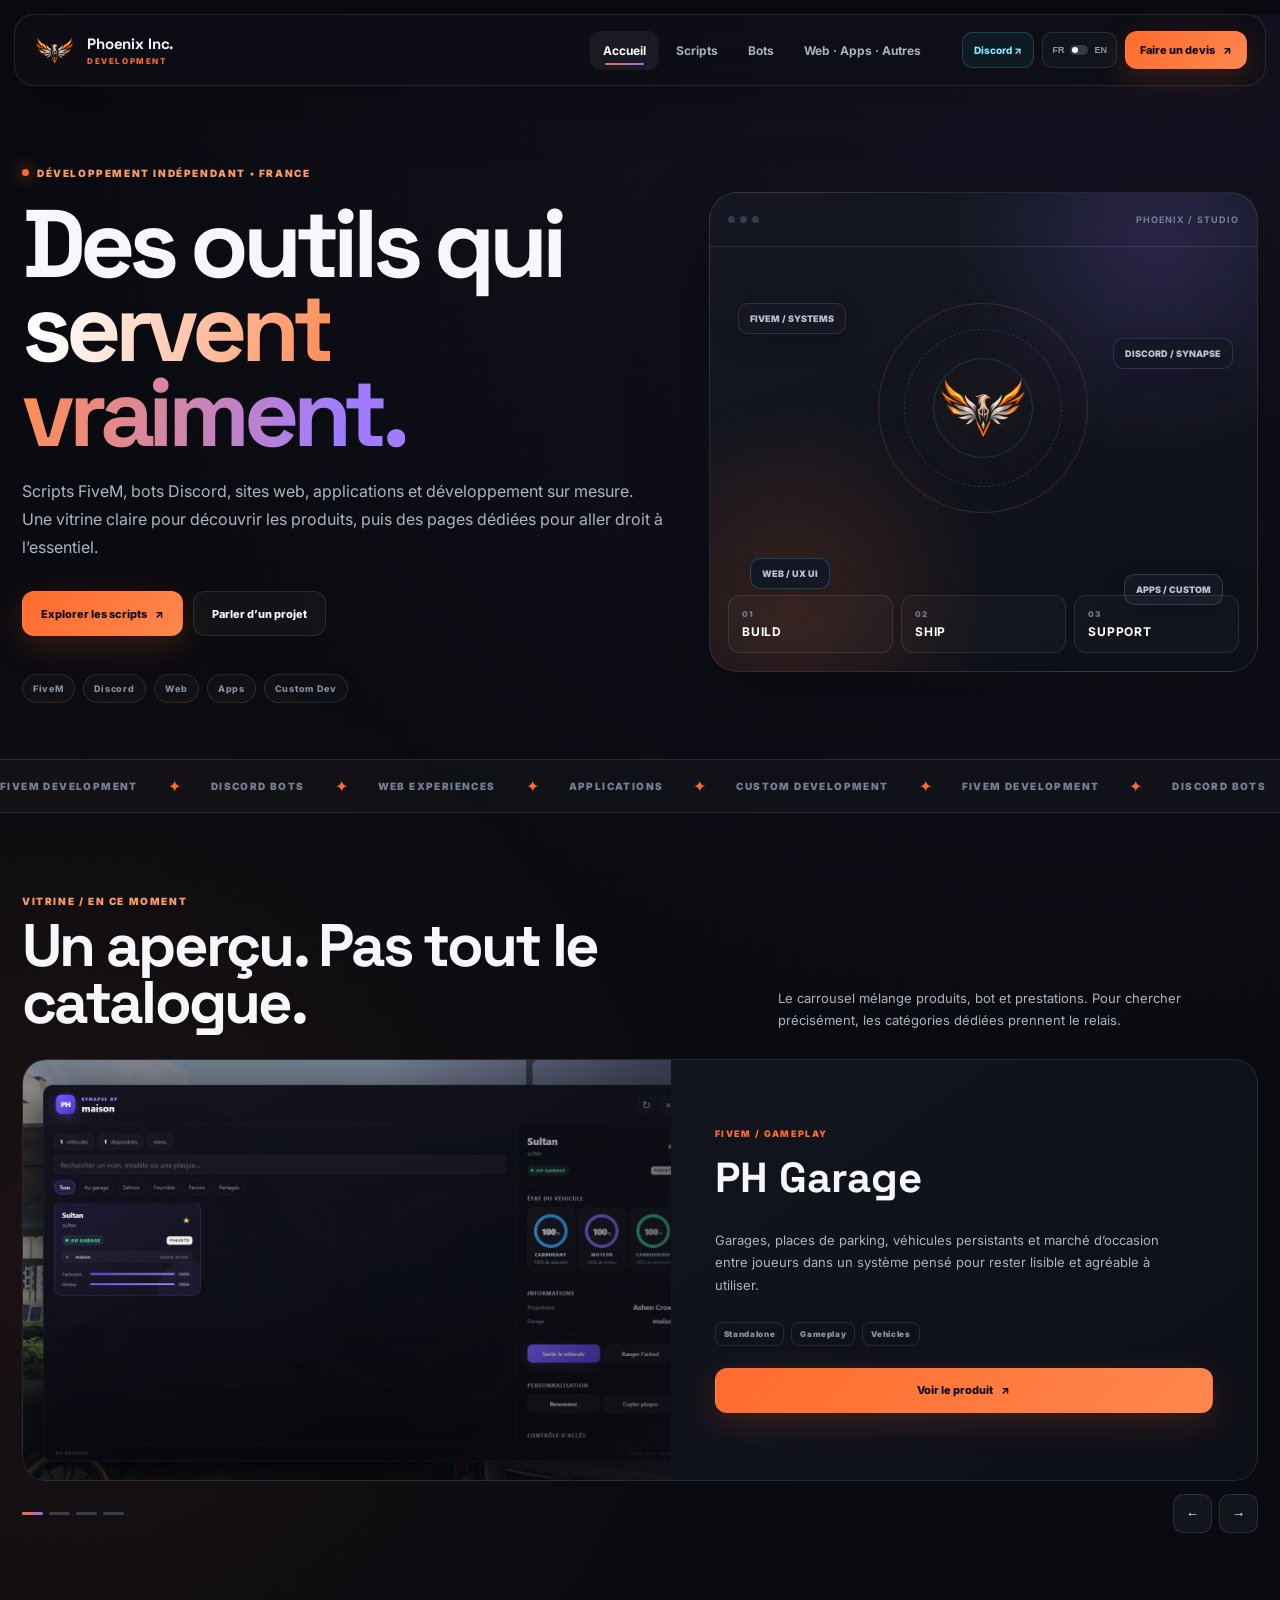
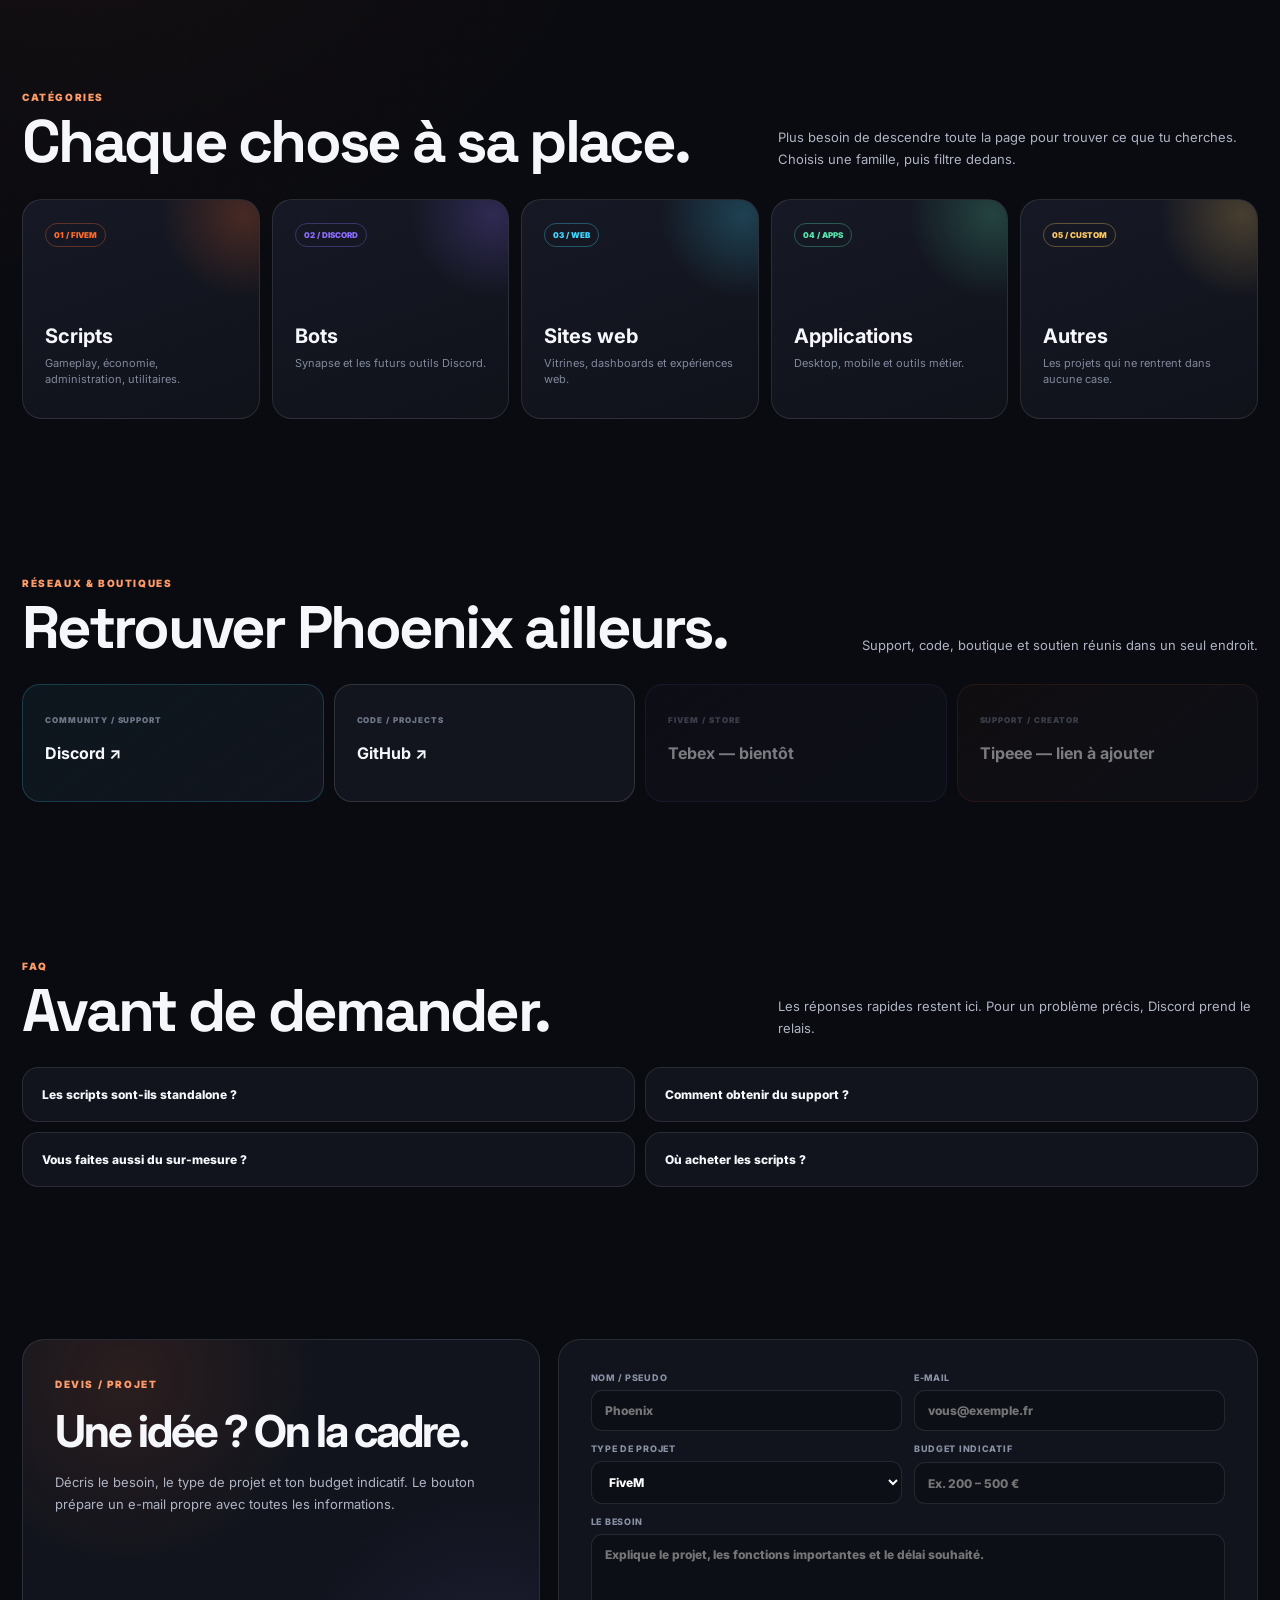
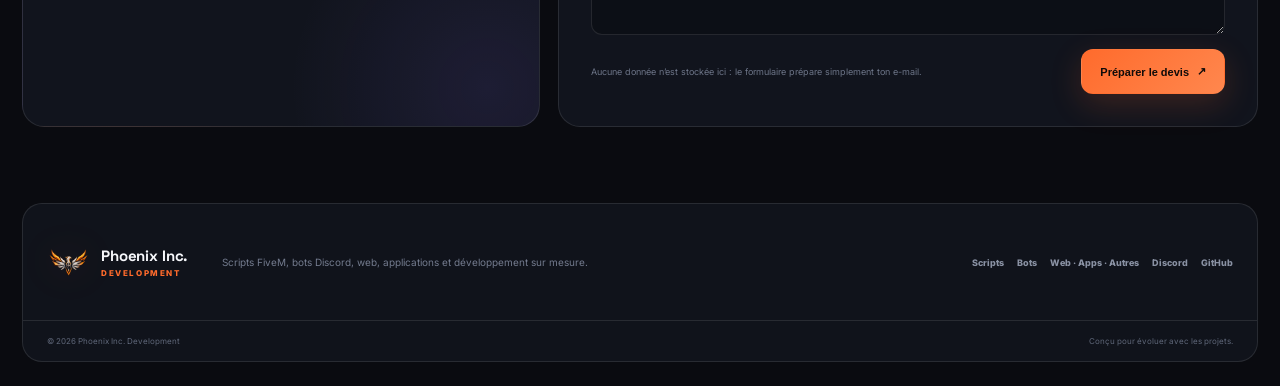
==== commit 2f065f4c: "Redesign site as multi-page product catalog" ====
--- a/index.html
+++ b/index.html
@@ -1 +1,55 @@
-<!DOCTYPE html><html lang="fr"><head><meta charset="UTF-8" /><meta name="viewport" content="width=device-width, initial-scale=1.0" /><meta name="theme-color" content="#07080d" /><link rel="icon" href="./assets/favicon.ico" sizes="any" /><link rel="icon" href="./assets/favicon.svg" type="image/svg+xml" /><link rel="icon" href="./assets/favicon-32.png" sizes="32x32" type="image/png" /><link rel="icon" href="./assets/favicon-16.png" sizes="16x16" type="image/png" /><link rel="apple-touch-icon" href="./assets/apple-touch-icon.png" /><link rel="manifest" href="./assets/site.webmanifest" /><meta name="description" content="Phoenix Inc. Development — scripts FiveM, bots Discord, sites web, applications et développement sur mesure." /><title>Phoenix Inc. Development</title><link rel="preconnect" href="https://fonts.googleapis.com" /><link rel="preconnect" href="https://fonts.gstatic.com" crossorigin /><link href="https://fonts.googleapis.com/css2?family=Inter:wght@400;500;600;700;800;900&family=Space+Grotesk:wght@500;600;700&display=swap" rel="stylesheet" /><link rel="stylesheet" href="styles.css" /></head><body class="home-page"><div class="noise" aria-hidden="true"></div><div class="cursor-glow" aria-hidden="true"></div><header class="site-header" id="top"><a class="brand" href="#top" aria-label="Phoenix Inc. Development"><img src="./assets/logo-phoenix-ph.png" alt="" width="46" height="46" /><span class="brand-copy"><b>Phoenix Inc.</b><small>Development</small></span></a><nav class="nav" aria-label="Navigation principale"><a href="#services" data-i18n="nav.services">Services</a><a href="#work" data-i18n="nav.work">Réalisations</a><a href="#store" data-i18n="nav.store">Store</a><a href="#about" data-i18n="nav.about">À propos</a><a href="#contact" data-i18n="nav.contact">Contact</a></nav><div class="header-actions"><button class="lang-switch" type="button" data-lang-toggle aria-label="Switch language"><span>FR</span><i></i><span>EN</span></button><a class="button button-small button-primary" href="#contact" data-i18n="nav.quote">Demander un devis</a><button class="menu-toggle" aria-label="Menu" aria-expanded="false"><span></span><span></span></button></div></header><main><section class="hero section-shell"><div class="hero-orb orb-a"></div><div class="hero-orb orb-b"></div><div class="hero-grid" aria-hidden="true"></div><div class="hero-copy reveal"><div class="eyebrow"><span class="status-dot"></span><span data-i18n="hero.eyebrow">Développement indépendant • France</span></div><h1><span data-i18n="hero.line1">Je transforme des idées</span><br><span class="gradient-text" data-i18n="hero.line2">en produits qui tournent.</span></h1><p data-i18n="hero.copy">Scripts FiveM, bots Discord, sites web et applications. Des interfaces propres, des systèmes pensés pour durer et du sur-mesure quand le projet ne rentre dans aucune case.</p><div class="hero-actions"><a class="button button-primary" href="#work"><span data-i18n="hero.ctaWork">Voir mes réalisations</span><b>↗</b></a><a class="button button-ghost" href="#contact" data-i18n="hero.ctaQuote">Parler d'un projet</a></div><div class="hero-tags" aria-label="Compétences principales"><span>FiveM</span><span>Discord</span><span>Web</span><span>Apps</span><span>Custom Dev</span></div></div><div class="hero-visual reveal" data-delay="120"><div class="code-window floating-card"><div class="window-top"><span></span><span></span><span></span><b>phoenix.build()</b></div><div class="terminal-line"><i>01</i><span class="terminal-muted">const</span><strong>project</strong> = <em>"your idea"</em>;</div><div class="terminal-line"><i>02</i><span class="terminal-muted">await</span> design(<strong>clarity</strong>, <strong>speed</strong>);</div><div class="terminal-line"><i>03</i><span class="terminal-muted">await</span> develop(<strong>reliable</strong>);</div><div class="terminal-line active"><i>04</i>ship(<em>"something people enjoy"</em>);</div><div class="build-pill"><span></span> BUILD READY</div></div><div class="skill-chip chip-one">FiveM <b>Standalone</b></div><div class="skill-chip chip-two">Discord <b>Automation</b></div><div class="skill-chip chip-three">Web <b>UX/UI</b></div></div><a href="#services" class="scroll-hint"><span data-i18n="hero.scroll">Explorer</span><i>↓</i></a></section><section class="marquee" aria-label="Services"><div class="marquee-track"><span>FIVEM DEVELOPMENT</span><i>✦</i><span>DISCORD BOTS</span><i>✦</i><span>WEB EXPERIENCES</span><i>✦</i><span>APPLICATIONS</span><i>✦</i><span>CUSTOM DEVELOPMENT</span><i>✦</i><span>FIVEM DEVELOPMENT</span><i>✦</i><span>DISCORD BOTS</span><i>✦</i><span>WEB EXPERIENCES</span><i>✦</i><span>APPLICATIONS</span><i>✦</i><span>CUSTOM DEVELOPMENT</span><i>✦</i></div></section><section class="section section-shell" id="services"><div class="section-heading reveal"><div><span class="kicker">01 / SERVICES</span><h2 data-i18n="services.title">Du code utile.<br>Pas du code pour faire joli sur GitHub.</h2></div><p data-i18n="services.copy">Chaque projet part d'un besoin concret : automatiser, simplifier, vendre, immerger ou construire une expérience qui donne envie de revenir.</p></div><div class="services-grid"><article class="service-card reveal featured-service service-fivem"><div class="service-index">01</div><div class="service-icon" aria-hidden="true"><svg viewBox="0 0 24 24"><path d="M7 10.5h10a4 4 0 0 1 3.7 2.5l1.1 2.8a3 3 0 0 1-5.2 2.8L14.8 16h-5.6l-1.8 2.6a3 3 0 0 1-5.2-2.8L3.3 13A4 4 0 0 1 7 10.5Z"/><path d="M8 13v3M6.5 14.5h3M16.5 13.8h.01M18.2 15.4h.01"/></svg></div><h3>FiveM</h3><p data-i18n="services.fivem">Scripts standalone, systèmes gameplay, interfaces NUI et intégrations adaptées à l'écosystème de votre serveur.</p><div class="service-meta"><span>Lua</span><span>NUI</span><span>Standalone</span></div></article><article class="service-card reveal service-discord" data-delay="80"><div class="service-index">02</div><div class="service-icon" aria-hidden="true"><svg viewBox="0 0 24 24"><path d="M12 4V2M9.5 4h5"/><rect x="5" y="5" width="14" height="14" rx="4"/><path d="M8 11h.01M16 11h.01M8.5 15c2.2 1.3 4.8 1.3 7 0M3 10v4M21 10v4"/></svg></div><h3>Discord Bots</h3><p data-i18n="services.discord">Bots sur mesure, automatisations, modération, workflows communautaires et outils métier connectés à Discord.</p><div class="service-meta"><span>Automation</span><span>Custom</span><span>Local Tools</span></div></article><article class="service-card reveal service-web" data-delay="160"><div class="service-index">03</div><div class="service-icon" aria-hidden="true"><svg viewBox="0 0 24 24"><rect x="3" y="4" width="18" height="16" rx="3"/><path d="M3 9h18M7 6.5h.01M10 6.5h.01M9 13l-2 2 2 2M15 13l2 2-2 2M13 12l-2 6"/></svg></div><h3>Web</h3><p data-i18n="services.web">Sites vitrines, pages produit, dashboards et expériences web pensées autant pour l'esthétique que pour la conversion.</p><div class="service-meta"><span>Responsive</span><span>UX/UI</span><span>GitHub Pages</span></div></article><article class="service-card reveal service-custom" data-delay="240"><div class="service-index">04</div><div class="service-icon" aria-hidden="true"><svg viewBox="0 0 24 24"><rect x="6" y="3" width="9" height="18" rx="2"/><path d="M9 6h3M9 18h3"/><circle cx="18" cy="8" r="2"/><circle cx="19" cy="15" r="2"/><path d="M15 9l1.4-.5M15 15l2-.1M18.5 10v3"/></svg></div><h3>Apps & Custom</h3><p data-i18n="services.custom">Applications et développement sur mesure quand votre idée demande une solution qui n'existe pas encore.</p><div class="service-meta"><span>Desktop</span><span>Mobile</span><span>Custom</span></div></article></div></section><section class="section section-shell work-section" id="work"><div class="section-heading reveal"><div><span class="kicker">02 / WORK</span><h2 data-i18n="work.title">Une sélection qui évolue<br>avec les projets.</h2></div><p data-i18n="work.copy">WORK met en avant quelques réalisations à la fois. La sélection changera au fil des sorties, des commandes et des nouveaux projets Phoenix Inc.</p></div><div class="project-grid"><article class="project-card project-wide reveal" data-project="garage"><div class="project-media"><img src="assets/ph-garage-ui.png" alt="Interface de PH Garage" loading="lazy"><div class="media-vignette"></div><div class="project-badge" data-i18n="work.garageBadge">FiveM • En développement</div></div><div class="project-info"><div><span class="project-number">PROJECT / 001</span><h3>PH Garage</h3></div><p data-i18n="work.garage">Système standalone de gestion de véhicules : garages, places de parking, véhicules persistants et vente d'occasion entre joueurs.</p><button class="text-link" type="button" data-open-project="garage"><span data-i18n="work.details">Voir le projet</span> ↗</button></div></article><div class="project-side-stack"><article class="project-card reveal" data-delay="100" data-project="synapsebot"><div class="project-media bot-media synapse-media"><div class="synapse-suite-visual" aria-hidden="true"><div class="suite-core"><img src="./assets/logo-phoenix-ph.png" alt="" /><span>SYNAPSE</span><small>ALL-IN-ONE</small></div><span class="suite-module m1">BUILDER</span><span class="suite-module m2">TICKETS</span><span class="suite-module m3">MOD</span><span class="suite-module m4">SECURITY</span><span class="suite-module m5">INTERSERVER</span><i class="suite-ring r1"></i><i class="suite-ring r2"></i></div><div class="project-badge">Discord • Plateforme</div></div><div class="project-info stacked"><div><span class="project-number">PROJECT / 002</span><h3>Synapse</h3></div><p data-i18n="work.bot">Plateforme Discord tout-en-un : création de serveur, tickets, modération, sécurité, communauté, Interserver et dashboard web.</p><a class="text-link" href="synapse-bot.html"><span data-i18n="work.open">Ouvrir le projet</span> ↗</a></div></article><article class="project-card reveal" data-delay="160" data-project="banking"><div class="project-media banking-project-media"><img src="assets/ph-banking-ui.png" alt="Interface de PH Banking" loading="lazy"><div class="media-vignette"></div><div class="project-badge" data-i18n="work.completedBadge">FiveM • Terminé</div></div><div class="project-info stacked"><div><span class="project-number">PROJECT / 003</span><h3>PH Banking</h3></div><p data-i18n="work.banking">Banque complète et indépendante avec comptes, cartes personnalisables, virements, factures, épargne, investissements et bourse fonctionnelle.</p><button class="text-link" type="button" data-open-project="banking"><span data-i18n="work.details">Voir le projet</span> ↗</button></div></article></div></div></section><section class="section store-section" id="store"><div class="section-shell"><div class="section-heading reveal"><div><span class="kicker">03 / STORE</span><h2 data-i18n="store.title">Acheter un produit.<br>Commander le reste.</h2></div><p data-i18n="store.copy">Les scripts FiveM commerciaux passent par Tebex. Synapse dispose de sa propre page dédiée, et les projets personnalisés passent par devis.</p></div><div class="script-carousel reveal" data-script-carousel><div class="carousel-toolbar"><div class="carousel-count"><strong>01</strong><span>/ 02</span></div><div class="carousel-controls"><button type="button" data-carousel-prev aria-label="Previous scripts">←</button><button type="button" data-carousel-next aria-label="Next scripts">→</button></div></div><div class="script-track two-products" data-carousel-track><article class="script-product script-product-featured"><div class="script-visual script-garage"><img src="assets/ph-garage-ui.png" alt="PH Garage" loading="lazy"><span class="script-state" data-i18n="store.soon">BIENTÔT</span></div><div class="script-copy"><div class="script-top"><small>FIVEM / STANDALONE</small><strong data-price>34,99 €</strong></div><h3>PH Garage</h3><p data-i18n="store.garageCopy">Gestion complète des garages, parkings, persistance des véhicules et marché d'occasion entre joueurs.</p><div class="product-tags"><span>Standalone</span><span>Persistent</span><span>Player Marketplace</span></div><a class="button button-primary config-button" data-config-link="tebexUrl" data-empty-label-fr="Tebex en cours" data-empty-label-en="Tebex coming soon"><span data-i18n="store.buy">Acheter sur Tebex</span><b>↗</b></a></div></article><article class="script-product script-product-featured"><div class="script-visual banking-shot"><img src="assets/ph-banking-ui.png" alt="PH Banking" loading="lazy"><span class="script-state completed" data-i18n="store.completed">TERMINÉ</span></div><div class="script-copy"><div class="script-top"><small>FIVEM / BANKING</small><strong data-i18n="store.ready">PRÊT</strong></div><h3>PH Banking</h3><p data-i18n="store.bankCopy">Système bancaire complet et indépendant avec comptes personnels et familiaux, cartes personnalisables, virements, factures, épargne, investissements et bourse fonctionnelle.</p><div class="product-tags"><span>Standalone</span><span>ESX</span><span>QBCore</span><span>FR / EN / ES</span><span>Stock Market</span></div><a class="button button-primary config-button" data-config-link="phBankingTebexUrl" data-empty-label-fr="Tebex bientôt" data-empty-label-en="Tebex coming soon"><span data-i18n="store.buy">Acheter sur Tebex</span><b>↗</b></a></div></article></div></div><div class="store-subhead reveal"><span class="kicker">DISCORD / PLATFORM</span><h3 data-i18n="store.discordTitle">Discord / Plateforme</h3></div><div class="discord-products-grid synapse-only-grid"><article class="store-product synapse-suite-product reveal"><div class="synapse-suite-art syn-home-panel syn-home-panel-v4" aria-hidden="true"><div class="home-panel-head"><span><i></i><b data-i18n="syn.homeLayer">COUCHE DE CONTRÔLE DISCORD</b></span><strong data-i18n="syn.homeAll">TOUT-EN-UN</strong></div><div class="home-v4-board"><div class="home-v4-core"><span class="home-v4-core-ring"></span><img src="./assets/logo-phoenix-ph.png" alt="" /><div><b>SYNAPSE</b><small data-i18n="syn.homeOne">UNE PLATEFORME</small></div></div><span class="home-v4-module hm-builder"><i>▦</i><b>BUILDER</b><small>FREE</small></span><span class="home-v4-module hm-tickets"><i>◫</i><b>TICKETS</b><small>FREE</small></span><span class="home-v4-module hm-moderation"><i>◇</i><b>MODÉRATION</b><small>FREE</small></span><span class="home-v4-module hm-automod"><i>✦</i><b>AUTOMOD</b><small>PREMIUM</small></span><span class="home-v4-module hm-inter"><i>⇄</i><b>INTERSERVER</b><small>ORIGINAL</small></span><svg class="home-v4-links" viewBox="0 0 560 330" preserveAspectRatio="none"><path class="l1" d="M280 165 L128 70"/><path class="l2" d="M280 165 L100 165"/><path class="l3" d="M280 165 L135 270"/><path class="l4" d="M280 165 L435 70"/><path class="l5" d="M280 165 L465 208"/></svg></div><div class="home-panel-foot"><span data-i18n="syn.homeBuild">CRÉER</span><span data-i18n="syn.homeManage">GÉRER</span><span data-i18n="syn.homeProtect">PROTÉGER</span><span data-i18n="syn.homeConnect">CONNECTER</span></div></div><div class="store-copy"><div class="store-head"><div><small>DISCORD / ALL-IN-ONE PLATFORM</small><h3>Synapse</h3></div></div><p data-i18n="store.synapseCopy">Une plateforme Discord complète pour créer, gérer, automatiser et faire évoluer votre communauté depuis un seul endroit.</p><div class="product-tags"><span>Builder</span><span>Tickets</span><span>Moderation</span><span>AutoMod</span><span>Interserver</span><span>Dashboard</span></div><p class="store-microcopy" data-i18n="store.synapseMicro">Structure, communauté, sécurité et outils de gestion réunis dans une expérience unique, pensée pour rester simple à utiliser.</p><div class="store-actions"><a class="button button-ghost" href="synapse-bot.html"><span data-i18n="store.synapseDiscover">Découvrir Synapse</span><b>↗</b></a><a class="button button-primary config-button" href="https://discord.com/oauth2/authorize?client_id=1535652568150057011" data-config-link="synapseInviteUrl" target="_blank" rel="noopener"><span data-i18n="store.synapseAdd">Ajouter Synapse</span><b>↗</b></a></div></div></article></div></div></section><section class="section section-shell process-section"><div class="section-heading reveal"><div><span class="kicker">04 / PROCESS</span><h2 data-i18n="process.title">Simple côté client.<br>Rigoureux derrière.</h2></div></div><div class="process-list"><div class="process-item reveal"><span>01</span><h3 data-i18n="process.p1t">Brief</h3><p data-i18n="process.p1c">Objectif, contraintes, budget et délai. On définit ce qui compte avant de toucher au code.</p></div><div class="process-item reveal" data-delay="60"><span>02</span><h3 data-i18n="process.p2t">Direction</h3><p data-i18n="process.p2c">Architecture, expérience utilisateur et direction visuelle. On évite les surprises au milieu du projet.</p></div><div class="process-item reveal" data-delay="120"><span>03</span><h3 data-i18n="process.p3t">Build</h3><p data-i18n="process.p3c">Développement, tests et itérations. Le produit doit fonctionner avant d'être impressionnant.</p></div><div class="process-item reveal" data-delay="180"><span>04</span><h3 data-i18n="process.p4t">Ship</h3><p data-i18n="process.p4c">Livraison, documentation et suite du projet selon le besoin.</p></div></div></section><section class="section section-shell about-section" id="about"><div class="about-card reveal"><div class="about-mark"><img src="./assets/logo-phoenix-ph.png" alt="" /><span>PHX<br>INC.</span></div><div class="about-content"><span class="kicker">05 / ABOUT</span><h2 data-i18n="about.title">Kevin, développeur indépendant derrière Phoenix Inc.</h2><p data-i18n="about.copy">Je développe des systèmes FiveM, des bots Discord, des sites et des applications avec une obsession simple : que le résultat soit agréable à utiliser, compréhensible et suffisamment propre pour évoluer ensuite. Phoenix Inc. Development est le point commun entre ces projets.</p><div class="about-values"><span data-i18n="about.v1">Design utile</span><span data-i18n="about.v2">Code maintenable</span><span data-i18n="about.v3">Expérience soignée</span></div></div></div></section><section class="section section-shell contact-section" id="contact"><div class="contact-intro reveal"><span class="kicker">06 / CONTACT</span><h2 data-i18n="contact.title">Une idée ?<br><span class="gradient-text">Construisons-la.</span></h2><p data-i18n="contact.copy">Expliquez-moi ce que vous voulez créer. Le formulaire prépare un brief propre pour démarrer la discussion.</p><div class="contact-methods"><a class="contact-method config-button" data-config-link="contactEmail" data-link-type="email"><span>✉</span><div><small>E-MAIL</small><b data-i18n="contact.email">Contact par e-mail</b></div></a><a class="contact-method config-button" data-config-link="discordUrl" target="_blank" rel="noopener"><span>◉</span><div><small>DISCORD</small><b data-i18n="contact.discord">Rejoindre le Discord</b></div></a></div></div><form class="quote-form reveal" id="quoteForm" novalidate><div class="form-grid"><label><span data-i18n="form.name">Votre nom / pseudo</span><input type="text" name="name" required autocomplete="name" /></label><label><span data-i18n="form.contact">Votre e-mail ou Discord</span><input type="text" name="contact" required /></label><label><span data-i18n="form.type">Type de projet</span><select name="type" required><option value="">—</option><option>FiveM Script</option><option>Discord Bot</option><option>Website</option><option>Application</option><option>Custom Development</option></select></label><label><span data-i18n="form.budget">Budget indicatif</span><select name="budget"><option value="">—</option><option>&lt; 150 €</option><option>150 — 400 €</option><option>400 — 1 000 €</option><option>1 000 € +</option><option data-i18n="form.discuss">À discuter</option></select></label><label class="full"><span data-i18n="form.deadline">Délai souhaité</span><input type="text" name="deadline" data-i18n-placeholder="form.deadlinePlaceholder" placeholder="Ex. Pas urgent / fin septembre / 3 semaines" /></label><label class="full"><span data-i18n="form.message">Décrivez votre projet</span><textarea name="message" rows="6" required data-i18n-placeholder="form.messagePlaceholder" placeholder="Objectif, fonctionnalités, références, contraintes..."></textarea></label></div><div class="form-bottom"><p data-i18n="form.note">Aucun paiement ici. Un devis est établi avant une commande personnalisée.</p><button class="button button-primary" type="submit"><span data-i18n="form.send">Préparer ma demande</span><b>↗</b></button></div></form></section></main><footer class="footer section-shell"><div class="footer-main"><a class="brand" href="#top"><img src="./assets/logo-phoenix-ph.png" alt="" width="46" height="46"><span class="brand-copy"><b>Phoenix Inc.</b><small>Development</small></span></a><p data-i18n="footer.tagline">FiveM • Discord • Web • Apps • Custom Development</p><div class="footer-links"><a data-config-link="githubUrl" target="_blank" rel="noopener">GitHub ↗</a><a href="#contact">Contact</a><a href="#store">Store</a><a class="config-button" data-config-link="synapseSupportUrl" data-empty-label-fr="Soutien bientôt disponible" data-empty-label-en="Support coming soon" target="_blank" rel="noopener"><span data-i18n="footer.support">Soutenir</span> ↗</a></div></div><div class="footer-bottom"><span>© <span id="year"></span> Phoenix Inc. Development</span><span data-i18n="footer.made">Built with intent, not templates.</span></div></footer><div class="project-modal" id="projectModal" data-project-modal="garage" aria-hidden="true" role="dialog" aria-modal="true" aria-labelledby="modalTitle"><button class="modal-backdrop" data-close-modal aria-label="Fermer"></button><div class="modal-panel"><button class="modal-close" data-close-modal aria-label="Fermer">×</button><div class="modal-media"><img src="assets/ph-garage-ui.png" alt="PH Garage UI" /></div><div class="modal-content"><span class="kicker">PROJECT / 001</span><h2 id="modalTitle">PH Garage</h2><p data-i18n="modal.garage">PH Garage est un système FiveM standalone centré sur la gestion des véhicules. Il permet de créer des garages, de définir des places de parking avec positionnement précis, de conserver les véhicules dans le monde et de mettre en place des zones de vente de véhicules d'occasion entre joueurs.</p><div class="modal-features"><span>Garage Creator</span><span>Parking Creator</span><span>Persistent Vehicles</span><span>Player Marketplace</span><span>Standalone</span></div><p class="modal-note" data-i18n="modal.note">La fiche complète accueillera les médias, compatibilités, documentation et lien Tebex une fois le produit finalisé.</p></div></div></div><div class="project-modal" data-project-modal="banking" aria-hidden="true" role="dialog" aria-modal="true" aria-labelledby="bankingModalTitle"><button class="modal-backdrop" data-close-modal aria-label="Fermer"></button><div class="modal-panel"><button class="modal-close" data-close-modal aria-label="Fermer">×</button><div class="modal-media banking-modal-media"><img src="assets/ph-banking-ui.png" alt="PH Banking UI" /></div><div class="modal-content"><span class="kicker">PROJECT / 003</span><h2 id="bankingModalTitle">PH Banking</h2><p data-i18n="modal.banking">PH Banking est un système bancaire complet conçu nativement en standalone. Il fonctionne automatiquement en Standalone, ESX et QBCore, et reste facilement adaptable à l’économie du serveur. Il intègre comptes personnels et familiaux, cartes personnalisables, virements, factures, épargne, investissements, historique d’activité et une bourse fonctionnelle.</p><div class="modal-features"><span>Standalone</span><span>ESX</span><span>QBCore</span><span>FR / EN / ES</span><span>Stock Market</span><span>Custom Cards</span></div><p class="modal-note" data-i18n="modal.bankingNote">Le produit est terminé. Le prix et le lien Tebex seront ajoutés dès que sa publication commerciale sera prête.</p></div></div></div><div class="toast" id="toast" role="status"></div><script src="config.js"></script><script src="app.js"></script></body></html>+<!DOCTYPE html>
+<html lang="fr">
+<head>
+  <meta charset="UTF-8">
+  <meta name="viewport" content="width=device-width,initial-scale=1">
+  <meta name="theme-color" content="#0a0b10">
+  <link rel="icon" href="./assets/favicon.ico" sizes="any">
+  <link rel="icon" href="./assets/favicon.svg" type="image/svg+xml">
+  <meta name="description" content="Phoenix Inc. Development — scripts FiveM, bots Discord, sites web, applications et développement sur mesure.">
+  <title>Phoenix Inc. Development</title>
+  <link rel="preconnect" href="https://fonts.googleapis.com">
+  <link rel="preconnect" href="https://fonts.gstatic.com" crossorigin>
+  <link href="https://fonts.googleapis.com/css2?family=Inter:wght@400;500;600;700;800;900&family=Space+Grotesk:wght@500;600;700&display=swap" rel="stylesheet">
+  <link rel="stylesheet" href="catalog.css">
+</head>
+<body class="v2-page v2-home">
+<header class="v2-header" data-site-header>
+  <a class="v2-brand" href="index.html" aria-label="Phoenix Inc. Development"><img src="./assets/logo-phoenix-ph.png" alt=""><span><b>Phoenix Inc.</b><small>Development</small></span></a>
+  <nav class="v2-nav" aria-label="Navigation principale"><a href="index.html" class="active" data-v2-i18n="nav.home">Accueil</a><a href="scripts.html" data-v2-i18n="nav.scripts">Scripts</a><a href="bots.html" data-v2-i18n="nav.bots">Bots</a><a href="services.html" data-v2-i18n="nav.services">Web · Apps · Autres</a></nav>
+  <div class="v2-header-actions"><a class="v2-icon-link" data-config-link="discordUrl" target="_blank" rel="noopener">Discord ↗</a><button class="v2-lang" type="button" data-lang-toggle-v2 aria-label="Changer de langue"><span>FR</span><i></i><span>EN</span></button><a class="v2-btn v2-btn-small v2-btn-primary" href="#quote"><span data-v2-i18n="nav.quote">Faire un devis</span> ↗</a><button class="v2-menu" type="button" data-menu-toggle aria-label="Menu"><span></span><span></span></button></div>
+</header>
+<main>
+  <section class="v2-shell v2-hero">
+    <div class="v2-hero-copy">
+      <span class="v2-eyebrow" data-v2-i18n="home.eyebrow">Développement indépendant • France</span>
+      <h1><span data-v2-i18n="home.line1">Des outils qui</span><br><span class="v2-gradient" data-v2-i18n="home.line2">servent vraiment.</span></h1>
+      <p data-v2-i18n="home.lead">Scripts FiveM, bots Discord, sites web, applications et développement sur mesure. Une vitrine claire pour découvrir les produits, puis des pages dédiées pour aller droit à l’essentiel.</p>
+      <div class="v2-hero-actions"><a class="v2-btn v2-btn-primary" href="scripts.html"><span data-v2-i18n="home.ctaScripts">Explorer les scripts</span> ↗</a><a class="v2-btn v2-btn-ghost" href="#quote"><span data-v2-i18n="home.ctaQuote">Parler d’un projet</span></a></div>
+      <div class="v2-hero-tags"><span>FiveM</span><span>Discord</span><span>Web</span><span>Apps</span><span>Custom Dev</span></div>
+    </div>
+    <div class="v2-hero-visual" aria-hidden="true"><div class="v2-studio-panel"><div class="v2-studio-top"><span><i></i><i></i><i></i></span><b>PHOENIX / STUDIO</b></div><div class="v2-studio-core"><img src="./assets/logo-phoenix-ph.png" alt=""></div><span class="v2-orbit-label ol1">FIVEM / SYSTEMS</span><span class="v2-orbit-label ol2">DISCORD / SYNAPSE</span><span class="v2-orbit-label ol3">WEB / UX UI</span><span class="v2-orbit-label ol4">APPS / CUSTOM</span><div class="v2-studio-bottom"><span>01<b>BUILD</b></span><span>02<b>SHIP</b></span><span>03<b>SUPPORT</b></span></div></div></div>
+  </section>
+  <div class="v2-marquee"><div class="v2-marquee-track"><span>FIVEM DEVELOPMENT</span><i>✦</i><span>DISCORD BOTS</span><i>✦</i><span>WEB EXPERIENCES</span><i>✦</i><span>APPLICATIONS</span><i>✦</i><span>CUSTOM DEVELOPMENT</span><i>✦</i><span>FIVEM DEVELOPMENT</span><i>✦</i><span>DISCORD BOTS</span><i>✦</i><span>WEB EXPERIENCES</span><i>✦</i><span>APPLICATIONS</span><i>✦</i><span>CUSTOM DEVELOPMENT</span><i>✦</i></div></div>
+
+  <section class="v2-section v2-shell">
+    <div class="v2-section-head"><div><span class="v2-kicker" data-v2-i18n="home.showcaseKicker">VITRINE / EN CE MOMENT</span><h2 data-v2-i18n="home.showcaseTitle">Un aperçu. Pas tout le catalogue.</h2></div><p data-v2-i18n="home.showcaseCopy">Le carrousel mélange produits, bot et prestations. Pour chercher précisément, les catégories dédiées prennent le relais.</p></div>
+    <div class="v2-showcase" data-showcase><div class="v2-showcase-window"><div class="v2-showcase-track">
+      <article class="v2-spotlight-card"><div class="v2-spotlight-media"><img src="./assets/ph-garage-ui.png" alt="PH Garage"></div><div class="v2-spotlight-copy"><small>FIVEM / GAMEPLAY</small><h3>PH Garage</h3><p data-v2-i18n="home.garage">Garages, places de parking, véhicules persistants et marché d’occasion entre joueurs dans un système pensé pour rester lisible et agréable à utiliser.</p><div class="v2-spotlight-meta"><span class="v2-tag">Standalone</span><span class="v2-tag">Gameplay</span><span class="v2-tag">Vehicles</span></div><a class="v2-btn v2-btn-primary" href="scripts.html?product=ph-garage"><span data-v2-i18n="home.viewProduct">Voir le produit</span> ↗</a></div></article>
+      <article class="v2-spotlight-card"><div class="v2-spotlight-media"><img src="./assets/ph-banking-ui.png" alt="PH Banking"></div><div class="v2-spotlight-copy"><small>FIVEM / ECONOMY</small><h3>PH Banking</h3><p data-v2-i18n="home.banking">Banque complète avec comptes, cartes, virements, factures, épargne et outils financiers, réunis dans une interface cohérente.</p><div class="v2-spotlight-meta"><span class="v2-tag">Standalone</span><span class="v2-tag">Economy</span><span class="v2-tag">Banking</span></div><a class="v2-btn v2-btn-primary" href="scripts.html?product=ph-banking"><span data-v2-i18n="home.viewProduct">Voir le produit</span> ↗</a></div></article>
+      <article class="v2-spotlight-card"><div class="v2-spotlight-media"><div class="v2-bot-visual" style="height:100%;border:0;border-radius:0"><img src="./assets/logo-phoenix-ph.png" alt=""><span class="v2-bot-pill bp1">BUILDER</span><span class="v2-bot-pill bp2">TICKETS</span><span class="v2-bot-pill bp3">MODERATION</span><span class="v2-bot-pill bp4">INTERSERVER</span></div></div><div class="v2-spotlight-copy"><small>DISCORD / ALL-IN-ONE</small><h3>Synapse</h3><p data-v2-i18n="home.synapse">Builder de serveur, tickets, modération, sécurité, communauté et Interserver dans une même plateforme Discord.</p><div class="v2-spotlight-meta"><span class="v2-tag">Builder</span><span class="v2-tag">Moderation</span><span class="v2-tag">Dashboard</span></div><a class="v2-btn v2-btn-violet" href="bots.html"><span data-v2-i18n="home.discoverBot">Découvrir le bot</span> ↗</a></div></article>
+      <article class="v2-spotlight-card"><div class="v2-spotlight-media"><div class="v2-bot-visual" style="height:100%;border:0;border-radius:0;background:radial-gradient(circle at 30% 35%,rgba(66,216,255,.18),transparent 30%),radial-gradient(circle at 70% 65%,rgba(255,107,44,.15),transparent 28%),#10131b"><div style="font:900 58px/1 'Space Grotesk';letter-spacing:-.06em">WEB<span style="color:#42d8ff">+</span>APP</div></div></div><div class="v2-spotlight-copy"><small>PRESTATIONS / SUR MESURE</small><h3 data-v2-i18n="home.serviceTitle">Web, apps & autres</h3><p data-v2-i18n="home.serviceCopy">Site vitrine, dashboard, application ou idée atypique : le projet part du besoin, pas d’un template imposé.</p><div class="v2-spotlight-meta"><span class="v2-tag">Responsive</span><span class="v2-tag">UX/UI</span><span class="v2-tag">Custom</span></div><a class="v2-btn v2-btn-ghost" href="services.html"><span data-v2-i18n="home.servicesCta">Voir les prestations</span> ↗</a></div></article>
+    </div></div><div class="v2-showcase-controls"><div class="v2-showcase-dots" data-showcase-dots></div><div class="v2-showcase-arrows"><button type="button" data-showcase-prev aria-label="Précédent">←</button><button type="button" data-showcase-next aria-label="Suivant">→</button></div></div></div>
+  </section>
+
+  <section class="v2-section v2-shell"><div class="v2-section-head"><div><span class="v2-kicker" data-v2-i18n="home.categoriesKicker">CATÉGORIES</span><h2 data-v2-i18n="home.categoriesTitle">Chaque chose à sa place.</h2></div><p data-v2-i18n="home.categoriesCopy">Plus besoin de descendre toute la page pour trouver ce que tu cherches. Choisis une famille, puis filtre dedans.</p></div><div class="v2-category-grid"><a class="v2-category-card orange" href="scripts.html"><span>01 / FIVEM</span><h3 data-v2-i18n="home.catScripts">Scripts</h3><p data-v2-i18n="home.catScriptsCopy">Gameplay, économie, administration, utilitaires.</p></a><a class="v2-category-card violet" href="bots.html"><span>02 / DISCORD</span><h3 data-v2-i18n="home.catBots">Bots</h3><p data-v2-i18n="home.catBotsCopy">Synapse et les futurs outils Discord.</p></a><a class="v2-category-card cyan" href="services.html#web"><span>03 / WEB</span><h3>Sites web</h3><p data-v2-i18n="home.catWebCopy">Vitrines, dashboards et expériences web.</p></a><a class="v2-category-card green" href="services.html#apps"><span>04 / APPS</span><h3>Applications</h3><p data-v2-i18n="home.catAppsCopy">Desktop, mobile et outils métier.</p></a><a class="v2-category-card yellow" href="services.html#custom"><span>05 / CUSTOM</span><h3 data-v2-i18n="home.catCustom">Autres</h3><p data-v2-i18n="home.catCustomCopy">Les projets qui ne rentrent dans aucune case.</p></a></div></section>
+
+  <section class="v2-section v2-shell"><div class="v2-section-head"><div><span class="v2-kicker" data-v2-i18n="home.networkKicker">RÉSEAUX & BOUTIQUES</span><h2 data-v2-i18n="home.networkTitle">Retrouver Phoenix ailleurs.</h2></div><p data-v2-i18n="home.networkCopy">Support, code, boutique et soutien réunis dans un seul endroit.</p></div><div class="v2-social-grid"><a class="v2-social-card discord" data-config-link="discordUrl" target="_blank" rel="noopener"><small>COMMUNITY / SUPPORT</small><b>Discord ↗</b></a><a class="v2-social-card github" data-config-link="githubUrl" target="_blank" rel="noopener"><small>CODE / PROJECTS</small><b>GitHub ↗</b></a><a class="v2-social-card tebex" data-config-link="tebexUrl" target="_blank" rel="noopener"><small>FIVEM / STORE</small><b data-v2-i18n="home.tebex">Tebex — bientôt</b></a><a class="v2-social-card tipeee" data-config-link="tipeeeUrl" target="_blank" rel="noopener"><small>SUPPORT / CREATOR</small><b data-v2-i18n="home.tipeee">Tipeee — lien à ajouter</b></a></div></section>
+
+  <section class="v2-section v2-shell"><div class="v2-section-head"><div><span class="v2-kicker">FAQ</span><h2 data-v2-i18n="home.faqTitle">Avant de demander.</h2></div><p data-v2-i18n="home.faqCopy">Les réponses rapides restent ici. Pour un problème précis, Discord prend le relais.</p></div><div class="v2-faq"><details><summary data-v2-i18n="faq.q1">Les scripts sont-ils standalone ?</summary><p data-v2-i18n="faq.a1">La compatibilité est indiquée sur chaque fiche. Phoenix Inc. privilégie des systèmes autonomes ou clairement documentés.</p></details><details><summary data-v2-i18n="faq.q2">Comment obtenir du support ?</summary><p data-v2-i18n="faq.a2">Le Discord centralise le support, les questions avant achat et le suivi des projets.</p></details><details><summary data-v2-i18n="faq.q3">Vous faites aussi du sur-mesure ?</summary><p data-v2-i18n="faq.a3">Oui. FiveM, Discord, web, applications ou besoin atypique : le devis sert justement à cadrer le projet.</p></details><details><summary data-v2-i18n="faq.q4">Où acheter les scripts ?</summary><p data-v2-i18n="faq.a4">Les produits commerciaux seront reliés à Tebex dès que leurs packages seront publiés.</p></details></div></section>
+
+  <section class="v2-section v2-shell" id="quote"><div class="v2-quote"><div class="v2-quote-copy"><span class="v2-kicker" data-v2-i18n="quote.kicker">DEVIS / PROJET</span><h2 data-v2-i18n="quote.title">Une idée ? On la cadre.</h2><p data-v2-i18n="quote.copy">Décris le besoin, le type de projet et ton budget indicatif. Le bouton prépare un e-mail propre avec toutes les informations.</p></div><form class="v2-quote-form" data-quote-form><div class="v2-form-grid"><label><span data-v2-i18n="quote.name">Nom / pseudo</span><input name="name" required placeholder="Phoenix"></label><label><span data-v2-i18n="quote.email">E-mail</span><input type="email" name="email" required placeholder="vous@exemple.fr"></label><label><span data-v2-i18n="quote.type">Type de projet</span><select name="type"><option>FiveM</option><option>Discord Bot</option><option>Site web</option><option>Application</option><option>Autre</option></select></label><label><span data-v2-i18n="quote.budget">Budget indicatif</span><input name="budget" placeholder="Ex. 200 – 500 €"></label><label class="full"><span data-v2-i18n="quote.message">Le besoin</span><textarea name="message" rows="5" required placeholder="Explique le projet, les fonctions importantes et le délai souhaité."></textarea></label></div><div class="v2-form-bottom"><p data-v2-i18n="quote.note">Aucune donnée n’est stockée ici : le formulaire prépare simplement ton e-mail.</p><button class="v2-btn v2-btn-primary" type="submit"><span data-v2-i18n="quote.send">Préparer le devis</span> ↗</button></div></form></div></section>
+</main>
+<footer class="v2-footer"><div class="v2-footer-main"><a class="v2-brand" href="index.html"><img src="./assets/logo-phoenix-ph.png" alt=""><span><b>Phoenix Inc.</b><small>Development</small></span></a><p data-v2-i18n="footer.copy">Scripts FiveM, bots Discord, web, applications et développement sur mesure.</p><div class="v2-footer-links"><a href="scripts.html" data-v2-i18n="nav.scripts">Scripts</a><a href="bots.html" data-v2-i18n="nav.bots">Bots</a><a href="services.html" data-v2-i18n="nav.services">Web · Apps · Autres</a><a data-config-link="discordUrl" target="_blank" rel="noopener">Discord</a><a data-config-link="githubUrl" target="_blank" rel="noopener">GitHub</a></div></div><div class="v2-footer-bottom"><span>© 2026 Phoenix Inc. Development</span><span data-v2-i18n="footer.note">Conçu pour évoluer avec les projets.</span></div></footer>
+<script src="config.js"></script><script src="catalog-data.js"></script><script src="catalog.js"></script>
+</body></html>
--- a/catalog.css
+++ b/catalog.css
@@ -0,0 +1,38 @@
+:root{
+  --bg:#0a0b10;--bg2:#10121a;--panel:#141722;--panel2:#1a1e2b;--line:rgba(255,255,255,.10);
+  --text:#f6f7fb;--muted:#aeb4c3;--muted2:#71798d;--orange:#ff6b2c;--orange2:#ff9a62;
+  --violet:#8b6cff;--cyan:#42d8ff;--green:#59e3ad;--yellow:#ffca62;--danger:#ff6c78;
+  --max:1240px;--shadow:0 30px 80px rgba(0,0,0,.28)
+}
+*{box-sizing:border-box}
+html{scroll-behavior:smooth;background:var(--bg)}
+body{margin:0;background:radial-gradient(circle at 85% 0,rgba(139,108,255,.08),transparent 28%),radial-gradient(circle at 5% 35%,rgba(255,107,44,.07),transparent 24%),var(--bg);color:var(--text);font-family:Inter,Arial,sans-serif;min-height:100vh}
+body::before{content:"";position:fixed;inset:0;pointer-events:none;opacity:.22;background-image:linear-gradient(rgba(255,255,255,.018) 1px,transparent 1px),linear-gradient(90deg,rgba(255,255,255,.018) 1px,transparent 1px);background-size:48px 48px;mask-image:linear-gradient(to bottom,black,transparent 68%);z-index:-1}
+a{color:inherit}.v2-shell{width:min(var(--max),calc(100% - 44px));margin:auto}
+.v2-header{position:sticky;top:14px;z-index:100;margin:14px auto 0;width:min(1320px,calc(100% - 28px));min-height:72px;padding:0 18px;display:flex;align-items:center;gap:28px;border:1px solid var(--line);border-radius:20px;background:rgba(13,15,22,.86);backdrop-filter:blur(18px);box-shadow:0 18px 60px rgba(0,0,0,.24)}
+.v2-brand{display:flex;align-items:center;gap:11px;text-decoration:none;flex:none}.v2-brand img{width:43px;height:43px;object-fit:contain;filter:drop-shadow(0 0 18px rgba(255,107,44,.15))}.v2-brand span{display:flex;flex-direction:column}.v2-brand b{font-family:"Space Grotesk",Inter,sans-serif;font-size:15px;letter-spacing:-.01em}.v2-brand small{text-transform:uppercase;color:var(--orange);font-size:8px;font-weight:800;letter-spacing:.2em;margin-top:3px}
+.v2-nav{display:flex;align-items:center;gap:4px;margin-left:auto}.v2-nav a{position:relative;text-decoration:none;color:#aab0bf;padding:12px 13px;border-radius:11px;font-size:12px;font-weight:700;transition:.2s}.v2-nav a:hover,.v2-nav a.active{background:rgba(255,255,255,.055);color:#fff}.v2-nav a.active::after{content:"";position:absolute;left:15px;right:15px;bottom:5px;height:2px;border-radius:3px;background:linear-gradient(90deg,var(--orange),var(--violet))}
+.v2-header-actions{display:flex;align-items:center;gap:8px}.v2-lang{height:36px;display:flex;align-items:center;gap:6px;border:1px solid var(--line);border-radius:10px;background:#11141d;color:#8f96a7;padding:0 9px;font-size:9px;font-weight:800;cursor:pointer}.v2-lang i{width:18px;height:10px;border-radius:20px;background:#33394a;position:relative}.v2-lang i::after{content:"";position:absolute;width:6px;height:6px;top:2px;left:2px;background:#fff;border-radius:50%;transition:.2s}.v2-lang.en i::after{left:10px;background:var(--orange)}
+.v2-icon-link{height:36px;display:inline-flex;align-items:center;padding:0 11px;border:1px solid rgba(66,216,255,.22);border-radius:10px;background:rgba(66,216,255,.06);color:#86e9ff;text-decoration:none;font-size:10px;font-weight:800}
+.v2-btn{display:inline-flex;align-items:center;justify-content:center;gap:8px;min-height:45px;padding:0 18px;border:1px solid var(--line);border-radius:12px;text-decoration:none;font-size:11px;font-weight:800;cursor:pointer;transition:.2s}.v2-btn:hover{transform:translateY(-1px);border-color:rgba(255,255,255,.2)}.v2-btn-small{min-height:38px;padding:0 14px}.v2-btn-primary{background:linear-gradient(135deg,var(--orange),#ff874e);border-color:transparent;color:#100b09;box-shadow:0 10px 32px rgba(255,107,44,.18)}.v2-btn-ghost{background:rgba(255,255,255,.035)}.v2-btn-violet{background:linear-gradient(135deg,#7c5cff,#9c7dff);border-color:transparent}.v2-btn.disabled,.v2-btn[aria-disabled=true],a.disabled{opacity:.48;pointer-events:none}
+.v2-menu{display:none;width:38px;height:38px;border:1px solid var(--line);border-radius:10px;background:#12151e}.v2-menu span{display:block;width:17px;height:1px;background:#fff;margin:5px auto}
+.v2-hero{min-height:620px;padding:74px 0 56px;display:grid;grid-template-columns:minmax(0,1.08fr) minmax(420px,.92fr);gap:42px;align-items:center}.v2-eyebrow,.v2-kicker{display:inline-flex;align-items:center;gap:8px;color:#ff9b68;font-size:10px;font-weight:900;letter-spacing:.16em;text-transform:uppercase}.v2-eyebrow::before{content:"";width:7px;height:7px;border-radius:50%;background:var(--orange);box-shadow:0 0 15px var(--orange)}
+.v2-hero h1,.v2-page-hero h1{font-family:"Space Grotesk",Inter,sans-serif;margin:22px 0 22px;font-size:clamp(56px,7.5vw,104px);line-height:.88;letter-spacing:-.065em}.v2-gradient{background:linear-gradient(100deg,#fff 5%,#ff8e58 45%,#9f7cff 90%);-webkit-background-clip:text;background-clip:text;color:transparent}.v2-hero-copy>p,.v2-page-hero>p{max-width:680px;color:var(--muted);font-size:16px;line-height:1.75}.v2-hero-actions{display:flex;gap:10px;flex-wrap:wrap;margin-top:30px}.v2-hero-tags{display:flex;flex-wrap:wrap;gap:8px;margin-top:38px}.v2-hero-tags span{padding:8px 10px;border:1px solid var(--line);border-radius:999px;background:rgba(255,255,255,.025);color:#858da1;font-size:9px;font-weight:800;letter-spacing:.08em}
+.v2-hero-visual{position:relative;min-height:480px}.v2-studio-panel{position:absolute;inset:0;border:1px solid var(--line);border-radius:28px;background:radial-gradient(circle at 82% 10%,rgba(139,108,255,.18),transparent 34%),radial-gradient(circle at 15% 85%,rgba(255,107,44,.16),transparent 32%),linear-gradient(160deg,#151823,#0d0f16);box-shadow:var(--shadow);overflow:hidden}.v2-studio-top{height:54px;display:flex;align-items:center;justify-content:space-between;padding:0 18px;border-bottom:1px solid var(--line);color:#777f93;font-size:9px;font-weight:900;letter-spacing:.12em}.v2-studio-top span{display:flex;gap:5px}.v2-studio-top i{width:7px;height:7px;border-radius:50%;background:#373d4c}.v2-studio-core{position:absolute;left:50%;top:45%;width:210px;height:210px;transform:translate(-50%,-50%);border:1px solid rgba(255,107,44,.22);border-radius:50%;display:grid;place-items:center}.v2-studio-core::before,.v2-studio-core::after{content:"";position:absolute;border-radius:50%;inset:25px;border:1px dashed rgba(139,108,255,.28)}.v2-studio-core::after{inset:54px;border-style:solid;border-color:rgba(66,216,255,.18)}.v2-studio-core img{width:96px;height:96px;object-fit:contain;filter:drop-shadow(0 0 35px rgba(255,107,44,.22));z-index:2}.v2-orbit-label{position:absolute;padding:9px 11px;border:1px solid var(--line);border-radius:10px;background:#141824;color:#b9c0cf;font-size:9px;font-weight:900;box-shadow:0 10px 25px rgba(0,0,0,.18)}.ol1{left:28px;top:110px;border-color:rgba(255,107,44,.22)}.ol2{right:24px;top:145px;border-color:rgba(139,108,255,.25)}.ol3{left:40px;bottom:82px;border-color:rgba(66,216,255,.23)}.ol4{right:34px;bottom:66px;border-color:rgba(89,227,173,.2)}.v2-studio-bottom{position:absolute;left:18px;right:18px;bottom:18px;display:grid;grid-template-columns:repeat(3,1fr);gap:8px}.v2-studio-bottom span{padding:13px;border:1px solid var(--line);border-radius:12px;background:rgba(255,255,255,.025);color:#6e768a;font-size:8px;font-weight:900;letter-spacing:.11em}.v2-studio-bottom b{display:block;color:#fff;font-size:12px;margin-top:5px}
+.v2-marquee{overflow:hidden;border-block:1px solid var(--line);background:rgba(255,255,255,.018)}.v2-marquee-track{display:flex;align-items:center;gap:30px;width:max-content;padding:16px 0;animation:v2scroll 28s linear infinite}.v2-marquee-track span{font-size:10px;font-weight:900;letter-spacing:.14em;color:#777f92}.v2-marquee-track i{color:var(--orange);font-style:normal}@keyframes v2scroll{to{transform:translateX(-50%)}}
+.v2-section{padding:76px 0}.v2-section-head{display:flex;justify-content:space-between;align-items:end;gap:36px;margin-bottom:28px}.v2-section-head h2{font-family:"Space Grotesk",Inter,sans-serif;font-size:clamp(34px,5vw,60px);line-height:.94;letter-spacing:-.045em;margin:9px 0 0}.v2-section-head p{max-width:480px;color:var(--muted);line-height:1.7;font-size:13px;margin:0}
+.v2-showcase{position:relative}.v2-showcase-window{overflow:hidden;border-radius:24px}.v2-showcase-track{display:flex;transition:transform .5s cubic-bezier(.2,.7,.2,1)}.v2-spotlight-card{flex:0 0 100%;min-height:410px;display:grid;grid-template-columns:1.05fr .95fr;border:1px solid var(--line);border-radius:24px;overflow:hidden;background:linear-gradient(145deg,#151824,#0d0f16)}.v2-spotlight-media{position:relative;min-height:390px;background:#0c0e14;overflow:hidden}.v2-spotlight-media img{width:100%;height:100%;position:absolute;inset:0;object-fit:cover}.v2-spotlight-media::after{content:"";position:absolute;inset:0;background:linear-gradient(90deg,transparent 55%,rgba(13,15,22,.6)),linear-gradient(0deg,rgba(0,0,0,.28),transparent 40%)}.v2-spotlight-copy{padding:44px;display:flex;flex-direction:column;justify-content:center}.v2-spotlight-copy small{color:var(--orange);font-size:9px;font-weight:900;letter-spacing:.15em}.v2-spotlight-copy h3{font-family:"Space Grotesk",Inter,sans-serif;font-size:42px;margin:12px 0}.v2-spotlight-copy p{color:var(--muted);font-size:13px;line-height:1.75;max-width:480px}.v2-spotlight-meta{display:flex;gap:7px;flex-wrap:wrap;margin:12px 0 22px}.v2-tag{padding:6px 8px;border:1px solid var(--line);border-radius:8px;color:#8b93a7;font-size:8px;font-weight:900;letter-spacing:.08em}.v2-showcase-controls{display:flex;justify-content:space-between;align-items:center;margin-top:13px}.v2-showcase-arrows{display:flex;gap:7px}.v2-showcase-arrows button{width:39px;height:39px;border:1px solid var(--line);border-radius:10px;background:#12151e;color:#fff;cursor:pointer}.v2-showcase-dots{display:flex;gap:6px}.v2-showcase-dots button{width:21px;height:3px;border:0;border-radius:10px;background:#383e4d;cursor:pointer}.v2-showcase-dots button.active{background:linear-gradient(90deg,var(--orange),var(--violet))}
+.v2-category-grid{display:grid;grid-template-columns:repeat(5,1fr);gap:12px}.v2-category-card{position:relative;min-height:220px;padding:22px;border:1px solid var(--line);border-radius:20px;text-decoration:none;background:linear-gradient(160deg,#161925,#10121a);overflow:hidden;transition:.2s}.v2-category-card:hover{transform:translateY(-3px);border-color:color-mix(in srgb,var(--accent) 45%,transparent)}.v2-category-card::before{content:"";position:absolute;width:180px;height:180px;right:-75px;top:-75px;border-radius:50%;background:radial-gradient(circle,color-mix(in srgb,var(--accent) 22%,transparent),transparent 65%)}.v2-category-card span{display:inline-flex;padding:6px 8px;border:1px solid color-mix(in srgb,var(--accent) 32%,transparent);border-radius:999px;color:var(--accent);font-size:8px;font-weight:900}.v2-category-card h3{font-size:20px;margin:77px 0 7px}.v2-category-card p{margin:0;color:#81899d;font-size:11px;line-height:1.5}.v2-category-card.orange{--accent:var(--orange)}.v2-category-card.violet{--accent:var(--violet)}.v2-category-card.cyan{--accent:var(--cyan)}.v2-category-card.green{--accent:var(--green)}.v2-category-card.yellow{--accent:var(--yellow)}
+.v2-stats{display:grid;grid-template-columns:repeat(4,1fr);gap:10px}.v2-stat{padding:25px;border:1px solid var(--line);border-radius:18px;background:#11141d}.v2-stat small{color:#6f778b;font-size:8px;font-weight:900;letter-spacing:.13em}.v2-stat strong{display:block;font-size:27px;margin-top:10px}.v2-stat span{display:block;color:#939bae;font-size:10px;margin-top:5px}
+.v2-social-grid{display:grid;grid-template-columns:repeat(4,1fr);gap:10px}.v2-social-card{padding:22px;border:1px solid var(--line);border-radius:18px;background:#12151e;text-decoration:none;min-height:118px}.v2-social-card small{color:#6f778a;font-size:8px;font-weight:900;letter-spacing:.12em}.v2-social-card b{display:block;margin-top:16px}.v2-social-card.discord{border-color:rgba(66,216,255,.2);background:linear-gradient(145deg,rgba(66,216,255,.06),#12151e)}.v2-social-card.github{border-color:rgba(255,255,255,.13)}.v2-social-card.tipeee{border-color:rgba(255,107,44,.2);background:linear-gradient(145deg,rgba(255,107,44,.06),#12151e)}.v2-social-card.tebex{border-color:rgba(139,108,255,.2);background:linear-gradient(145deg,rgba(139,108,255,.06),#12151e)}
+.v2-faq{display:grid;grid-template-columns:1fr 1fr;gap:10px}.v2-faq details{border:1px solid var(--line);border-radius:16px;background:#11141d;padding:0 19px}.v2-faq summary{list-style:none;cursor:pointer;padding:19px 0;font-size:12px;font-weight:800}.v2-faq summary::-webkit-details-marker{display:none}.v2-faq p{color:var(--muted);font-size:12px;line-height:1.7;padding:0 0 18px;margin:0}
+.v2-quote{display:grid;grid-template-columns:.85fr 1.15fr;gap:18px;align-items:stretch}.v2-quote-copy,.v2-quote-form{border:1px solid var(--line);border-radius:22px;background:#11141d;padding:32px}.v2-quote-copy{background:radial-gradient(circle at 20% 10%,rgba(255,107,44,.11),transparent 36%),radial-gradient(circle at 90% 90%,rgba(139,108,255,.10),transparent 34%),#11141d}.v2-quote-copy h2{font-size:44px;letter-spacing:-.045em;margin:12px 0}.v2-quote-copy p{color:var(--muted);font-size:13px;line-height:1.7}.v2-form-grid{display:grid;grid-template-columns:1fr 1fr;gap:12px}.v2-form-grid label{display:grid;gap:7px;color:#8991a5;font-size:9px;font-weight:800;letter-spacing:.08em;text-transform:uppercase}.v2-form-grid .full{grid-column:1/-1}.v2-form-grid input,.v2-form-grid select,.v2-form-grid textarea,.v2-search{width:100%;border:1px solid var(--line);border-radius:11px;background:#0c0f16;color:#fff;padding:12px 13px;font:inherit;font-size:12px;outline:none}.v2-form-grid input:focus,.v2-form-grid select:focus,.v2-form-grid textarea:focus,.v2-search:focus{border-color:rgba(255,107,44,.4)}.v2-form-bottom{display:flex;align-items:center;justify-content:space-between;gap:16px;margin-top:14px}.v2-form-bottom p{color:#6d7588;font-size:9px;line-height:1.5;margin:0}
+.v2-page-hero{padding:86px 0 38px;border-bottom:1px solid var(--line)}.v2-page-hero h1{font-size:clamp(50px,6.5vw,88px)}.v2-page-hero .v2-hero-actions{margin-top:24px}
+.v2-filter-panel{margin:24px 0 18px;padding:18px;border:1px solid var(--line);border-radius:18px;background:rgba(17,20,29,.92)}.v2-filter-top{display:grid;grid-template-columns:1fr 220px;gap:10px}.v2-select{border:1px solid var(--line);border-radius:11px;background:#0c0f16;color:#fff;padding:0 12px;font-size:11px}.v2-filter-row{display:flex;align-items:flex-start;gap:10px;margin-top:14px}.v2-filter-label{flex:0 0 76px;color:#687084;font-size:8px;font-weight:900;letter-spacing:.12em;padding-top:8px}.v2-chips{display:flex;gap:7px;flex-wrap:wrap}.v2-chip{border:1px solid var(--line);border-radius:999px;background:#0d1017;color:#858da1;padding:7px 10px;font-size:8px;font-weight:900;cursor:pointer}.v2-chip.active{border-color:rgba(255,107,44,.36);background:rgba(255,107,44,.08);color:#ff9a68}
+.v2-catalog-meta{display:flex;justify-content:space-between;align-items:center;margin:18px 0;color:#71798d;font-size:10px}.v2-product-grid{display:grid;grid-template-columns:repeat(3,1fr);gap:12px;padding-bottom:80px}.v2-product-card{border:1px solid var(--line);border-radius:19px;background:linear-gradient(160deg,#151823,#0f1118);overflow:hidden;transition:.2s}.v2-product-card:hover{transform:translateY(-3px);border-color:rgba(255,107,44,.28)}.v2-product-media{height:220px;position:relative;overflow:hidden;background:#0c0e14}.v2-product-media img{width:100%;height:100%;object-fit:cover}.v2-product-media::after{content:"";position:absolute;inset:0;background:linear-gradient(0deg,rgba(10,11,16,.68),transparent 50%)}.v2-product-badges{position:absolute;left:14px;right:14px;top:14px;display:flex;justify-content:space-between;z-index:2}.v2-badge{padding:6px 8px;border:1px solid rgba(255,255,255,.12);border-radius:999px;background:rgba(10,11,16,.72);backdrop-filter:blur(8px);font-size:7px;font-weight:900;letter-spacing:.08em}.v2-badge.ready{color:#7af0bd;border-color:rgba(89,227,173,.22)}.v2-product-body{padding:20px}.v2-product-body h3{font-size:21px;margin:10px 0 8px}.v2-product-body p{color:#9299aa;font-size:11px;line-height:1.65;min-height:54px}.v2-product-tags{display:flex;gap:6px;flex-wrap:wrap}.v2-product-footer{display:flex;align-items:center;justify-content:space-between;gap:12px;margin-top:18px}.v2-product-price{font-size:16px;font-weight:900}.v2-product-price small{display:block;color:#70788c;font-size:7px;margin-top:3px}.v2-card-button{border:0;background:none;color:#ff9a68;font-size:9px;font-weight:900;cursor:pointer}.v2-empty{grid-column:1/-1;padding:50px;border:1px dashed var(--line);border-radius:18px;color:#757d90;text-align:center}
+.v2-modal{position:fixed;inset:0;z-index:300;display:none}.v2-modal.open{display:block}.v2-modal-backdrop{position:absolute;inset:0;background:rgba(4,5,8,.82);backdrop-filter:blur(12px);border:0}.v2-modal-panel{position:absolute;left:50%;top:50%;transform:translate(-50%,-50%);width:min(960px,calc(100% - 30px));max-height:88vh;overflow:auto;display:grid;grid-template-columns:.95fr 1.05fr;border:1px solid var(--line);border-radius:24px;background:#10131b;box-shadow:0 40px 120px rgba(0,0,0,.55)}.v2-modal-media{min-height:500px;background:#0b0d13}.v2-modal-media img{width:100%;height:100%;object-fit:cover}.v2-modal-copy{padding:36px}.v2-modal-copy h2{font-size:42px;letter-spacing:-.045em;margin:12px 0}.v2-modal-copy>p{color:var(--muted);font-size:13px;line-height:1.75}.v2-feature-list{display:grid;gap:8px;margin:20px 0}.v2-feature-list span{padding:11px;border:1px solid var(--line);border-radius:10px;color:#a4abbb;font-size:10px}.v2-modal-actions{display:flex;gap:8px;flex-wrap:wrap;margin-top:22px}.v2-modal-close{position:absolute;right:14px;top:14px;z-index:2;width:38px;height:38px;border:1px solid var(--line);border-radius:50%;background:#12151e;color:#fff;font-size:20px;cursor:pointer}
+.v2-bot-hero-card{display:grid;grid-template-columns:1fr 1fr;gap:18px;margin:30px 0 70px}.v2-bot-copy,.v2-bot-visual{border:1px solid var(--line);border-radius:24px;background:#11141d;min-height:420px}.v2-bot-copy{padding:40px}.v2-bot-copy h2{font-size:52px;letter-spacing:-.05em;margin:12px 0}.v2-bot-copy p{color:var(--muted);font-size:13px;line-height:1.75}.v2-bot-visual{position:relative;display:grid;place-items:center;overflow:hidden;background:radial-gradient(circle at 50% 45%,rgba(139,108,255,.18),transparent 34%),radial-gradient(circle at 75% 70%,rgba(66,216,255,.12),transparent 28%),#10131b}.v2-bot-visual img{width:118px;filter:drop-shadow(0 0 45px rgba(139,108,255,.28))}.v2-bot-pill{position:absolute;padding:9px 11px;border:1px solid var(--line);border-radius:10px;background:#151925;color:#aab2c3;font-size:9px;font-weight:900}.bp1{top:40px;left:40px}.bp2{top:70px;right:35px}.bp3{bottom:52px;left:60px}.bp4{bottom:38px;right:48px}
+.v2-service-grid{display:grid;grid-template-columns:repeat(3,1fr);gap:12px;margin:30px 0 70px}.v2-service-big{padding:28px;border:1px solid var(--line);border-radius:21px;background:linear-gradient(160deg,#151823,#10121a);min-height:290px}.v2-service-big span{color:var(--accent);font-size:9px;font-weight:900;letter-spacing:.13em}.v2-service-big h2{font-size:30px;margin:55px 0 10px}.v2-service-big p{color:#9098aa;font-size:12px;line-height:1.7}.v2-service-big.web{--accent:var(--cyan)}.v2-service-big.app{--accent:var(--violet)}.v2-service-big.custom{--accent:var(--orange)}.v2-process{display:grid;grid-template-columns:repeat(4,1fr);gap:10px}.v2-process article{padding:21px;border:1px solid var(--line);border-radius:16px;background:#11141d}.v2-process span{color:var(--orange);font-size:9px;font-weight:900}.v2-process h3{font-size:15px;margin:24px 0 8px}.v2-process p{color:#81899b;font-size:10px;line-height:1.6;margin:0}
+.v2-footer{width:min(var(--max),calc(100% - 44px));margin:0 auto 24px;border:1px solid var(--line);border-radius:20px;background:#10131b}.v2-footer-main{min-height:116px;padding:24px;display:grid;grid-template-columns:auto 1fr auto;gap:35px;align-items:center}.v2-footer-main>p{color:#737b8e;font-size:10px}.v2-footer-links{display:flex;gap:13px;flex-wrap:wrap;justify-content:flex-end}.v2-footer-links a{color:#8991a3;text-decoration:none;font-size:9px;font-weight:800}.v2-footer-bottom{padding:15px 24px;border-top:1px solid var(--line);display:flex;justify-content:space-between;color:#5f6779;font-size:8px}
+@media(max-width:1050px){.v2-header{flex-wrap:wrap;padding:13px 16px}.v2-nav{display:none;order:4;width:100%;margin:0;flex-direction:column;align-items:stretch}.v2-header.open .v2-nav{display:flex}.v2-menu{display:block}.v2-header-actions{margin-left:auto}.v2-icon-link{display:none}.v2-hero{grid-template-columns:1fr;min-height:auto}.v2-hero-visual{min-height:430px}.v2-category-grid{grid-template-columns:repeat(3,1fr)}.v2-product-grid{grid-template-columns:repeat(2,1fr)}.v2-social-grid{grid-template-columns:repeat(2,1fr)}.v2-quote{grid-template-columns:1fr}.v2-bot-hero-card{grid-template-columns:1fr}.v2-service-grid{grid-template-columns:1fr 1fr}.v2-process{grid-template-columns:1fr 1fr}}
+@media(max-width:720px){.v2-shell{width:min(100% - 24px,var(--max))}.v2-header{width:calc(100% - 16px);top:8px;margin-top:8px}.v2-brand span{display:none}.v2-lang{display:none}.v2-btn-small{display:none}.v2-hero{padding-top:46px}.v2-hero h1,.v2-page-hero h1{font-size:52px}.v2-hero-visual{min-height:350px}.v2-studio-core{width:170px;height:170px}.v2-studio-bottom{grid-template-columns:1fr}.v2-studio-bottom span:nth-child(n+2){display:none}.v2-orbit-label{font-size:7px}.v2-section{padding:55px 0}.v2-section-head{align-items:start;flex-direction:column}.v2-spotlight-card{grid-template-columns:1fr}.v2-spotlight-media{min-height:250px}.v2-spotlight-copy{padding:26px}.v2-category-grid{grid-template-columns:1fr 1fr}.v2-stats{grid-template-columns:1fr 1fr}.v2-faq{grid-template-columns:1fr}.v2-form-grid{grid-template-columns:1fr}.v2-form-grid .full{grid-column:auto}.v2-filter-top{grid-template-columns:1fr}.v2-filter-row{flex-direction:column}.v2-filter-label{flex:auto;padding-top:0}.v2-product-grid{grid-template-columns:1fr}.v2-modal-panel{grid-template-columns:1fr}.v2-modal-media{min-height:250px;max-height:300px}.v2-service-grid,.v2-process{grid-template-columns:1fr}.v2-footer-main{grid-template-columns:1fr;gap:14px}.v2-footer-links{justify-content:flex-start}.v2-footer-bottom{flex-direction:column;gap:7px}.v2-social-grid{grid-template-columns:1fr}.v2-category-card{min-height:190px}}
